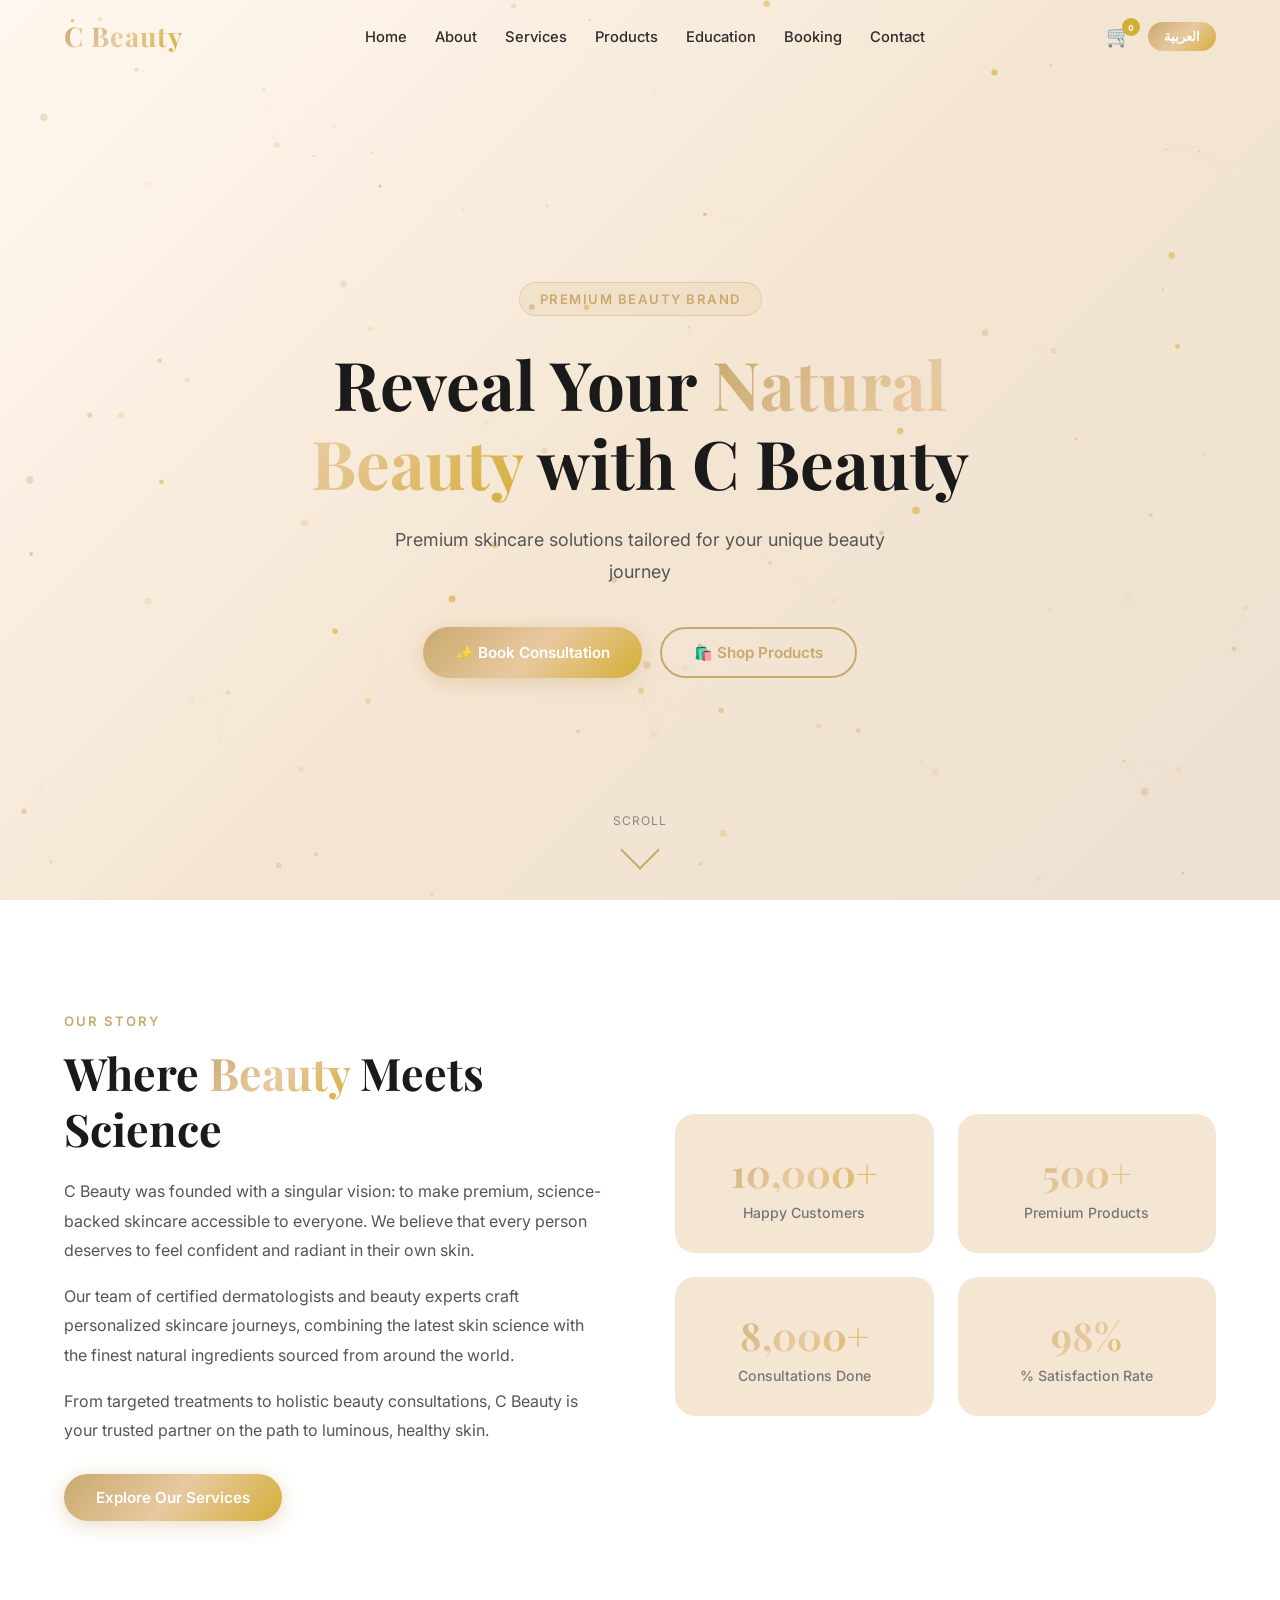
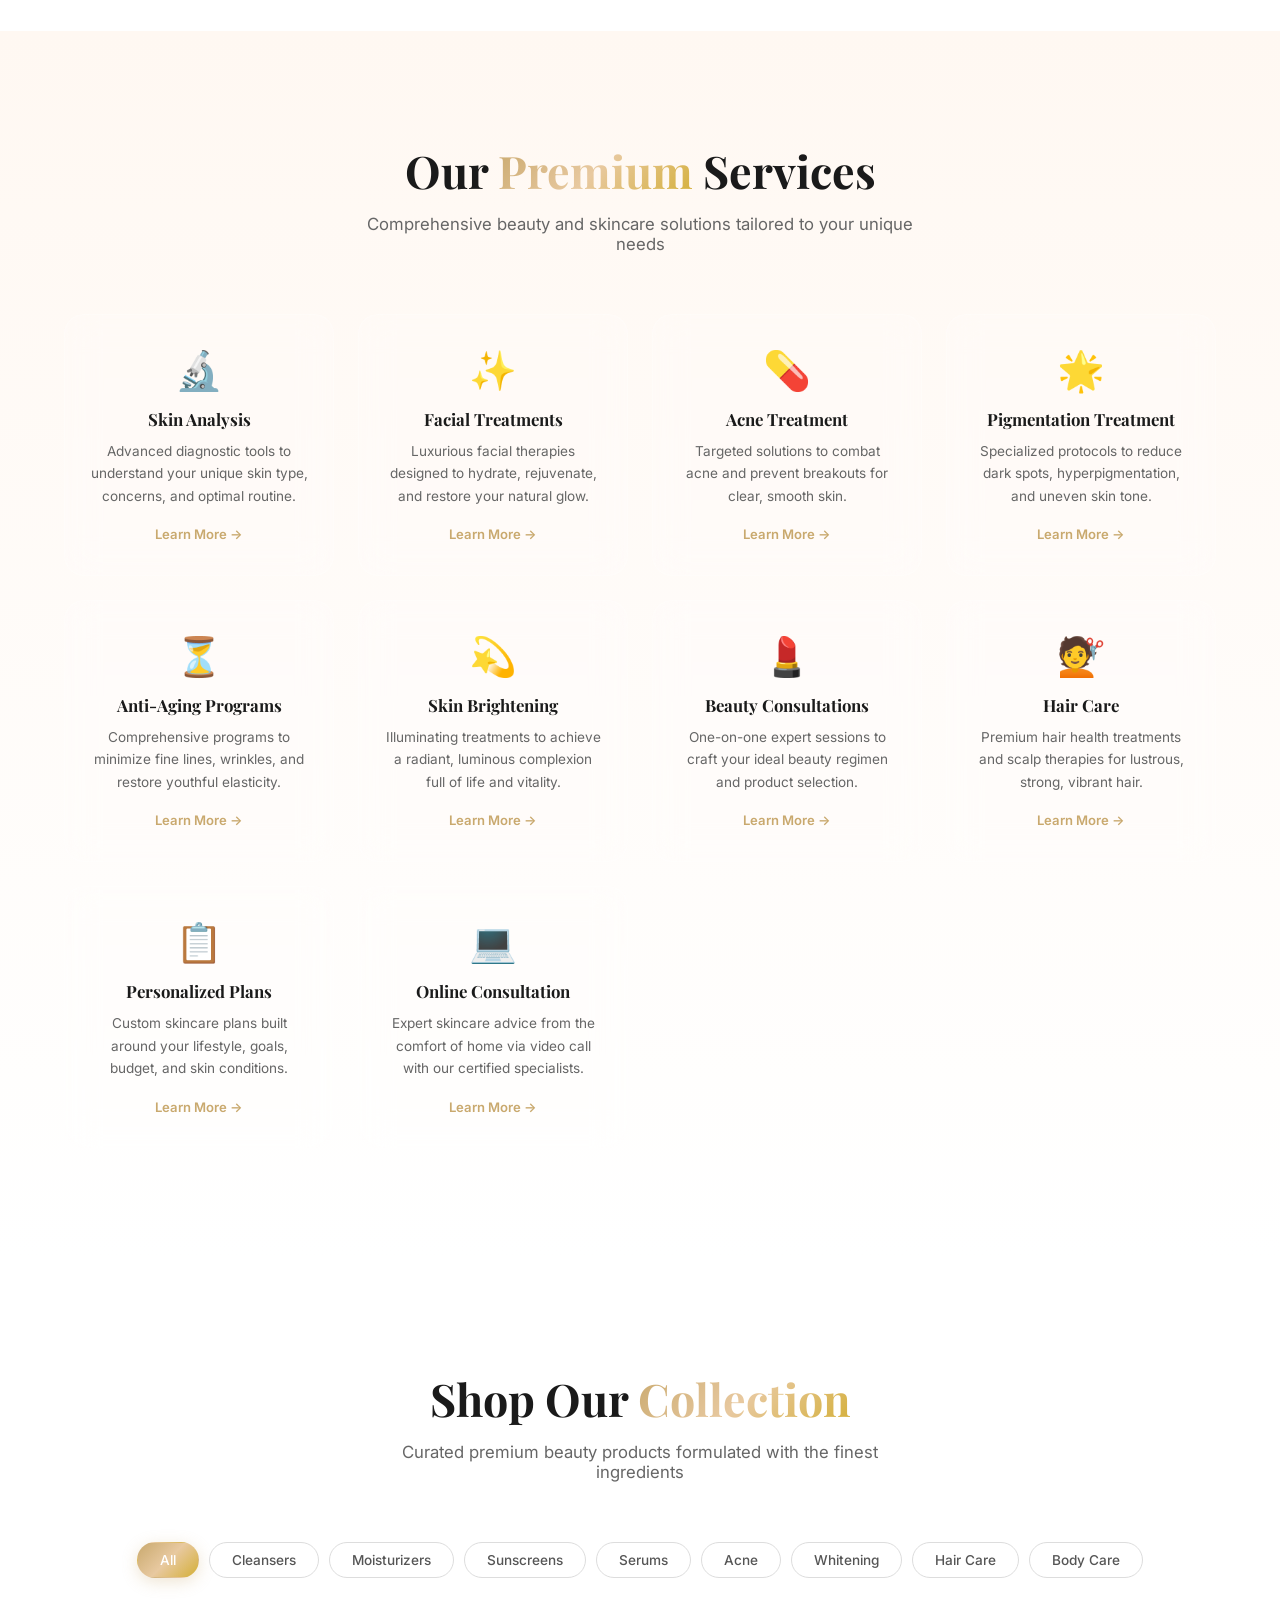
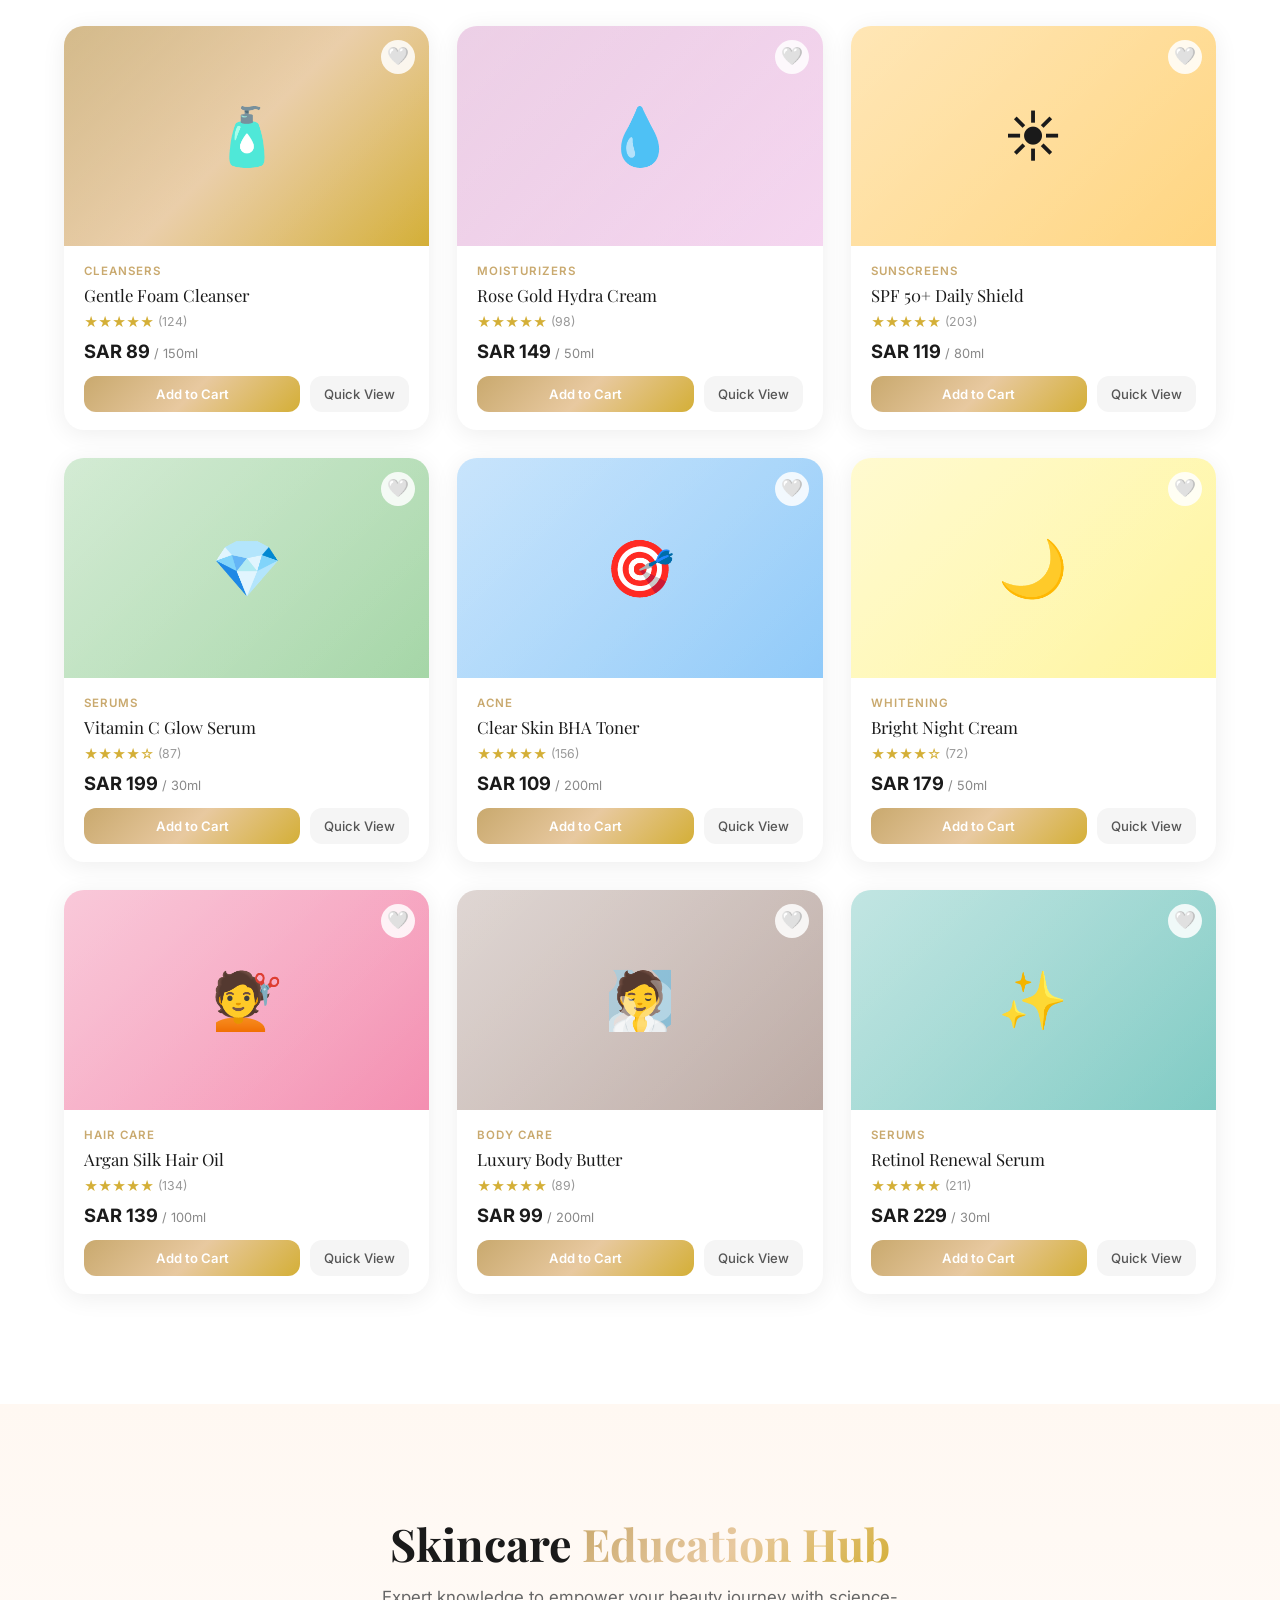
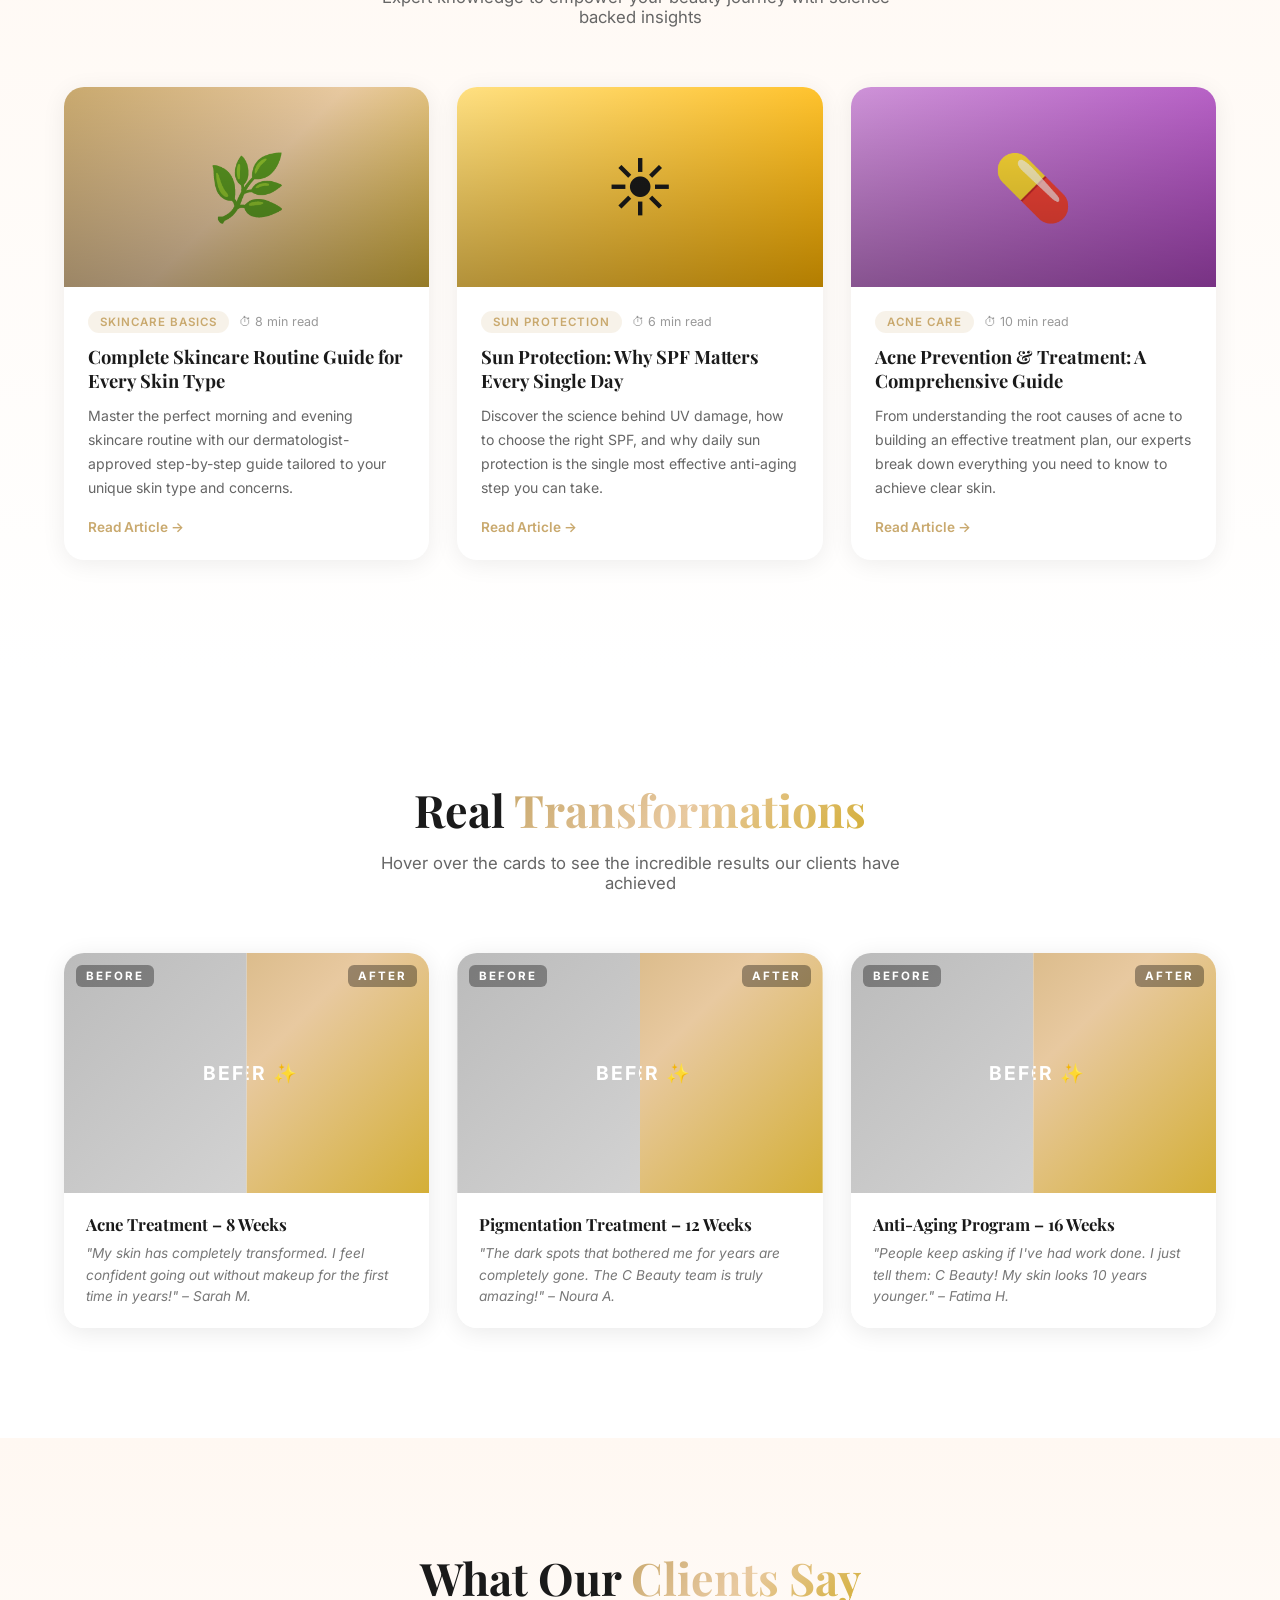
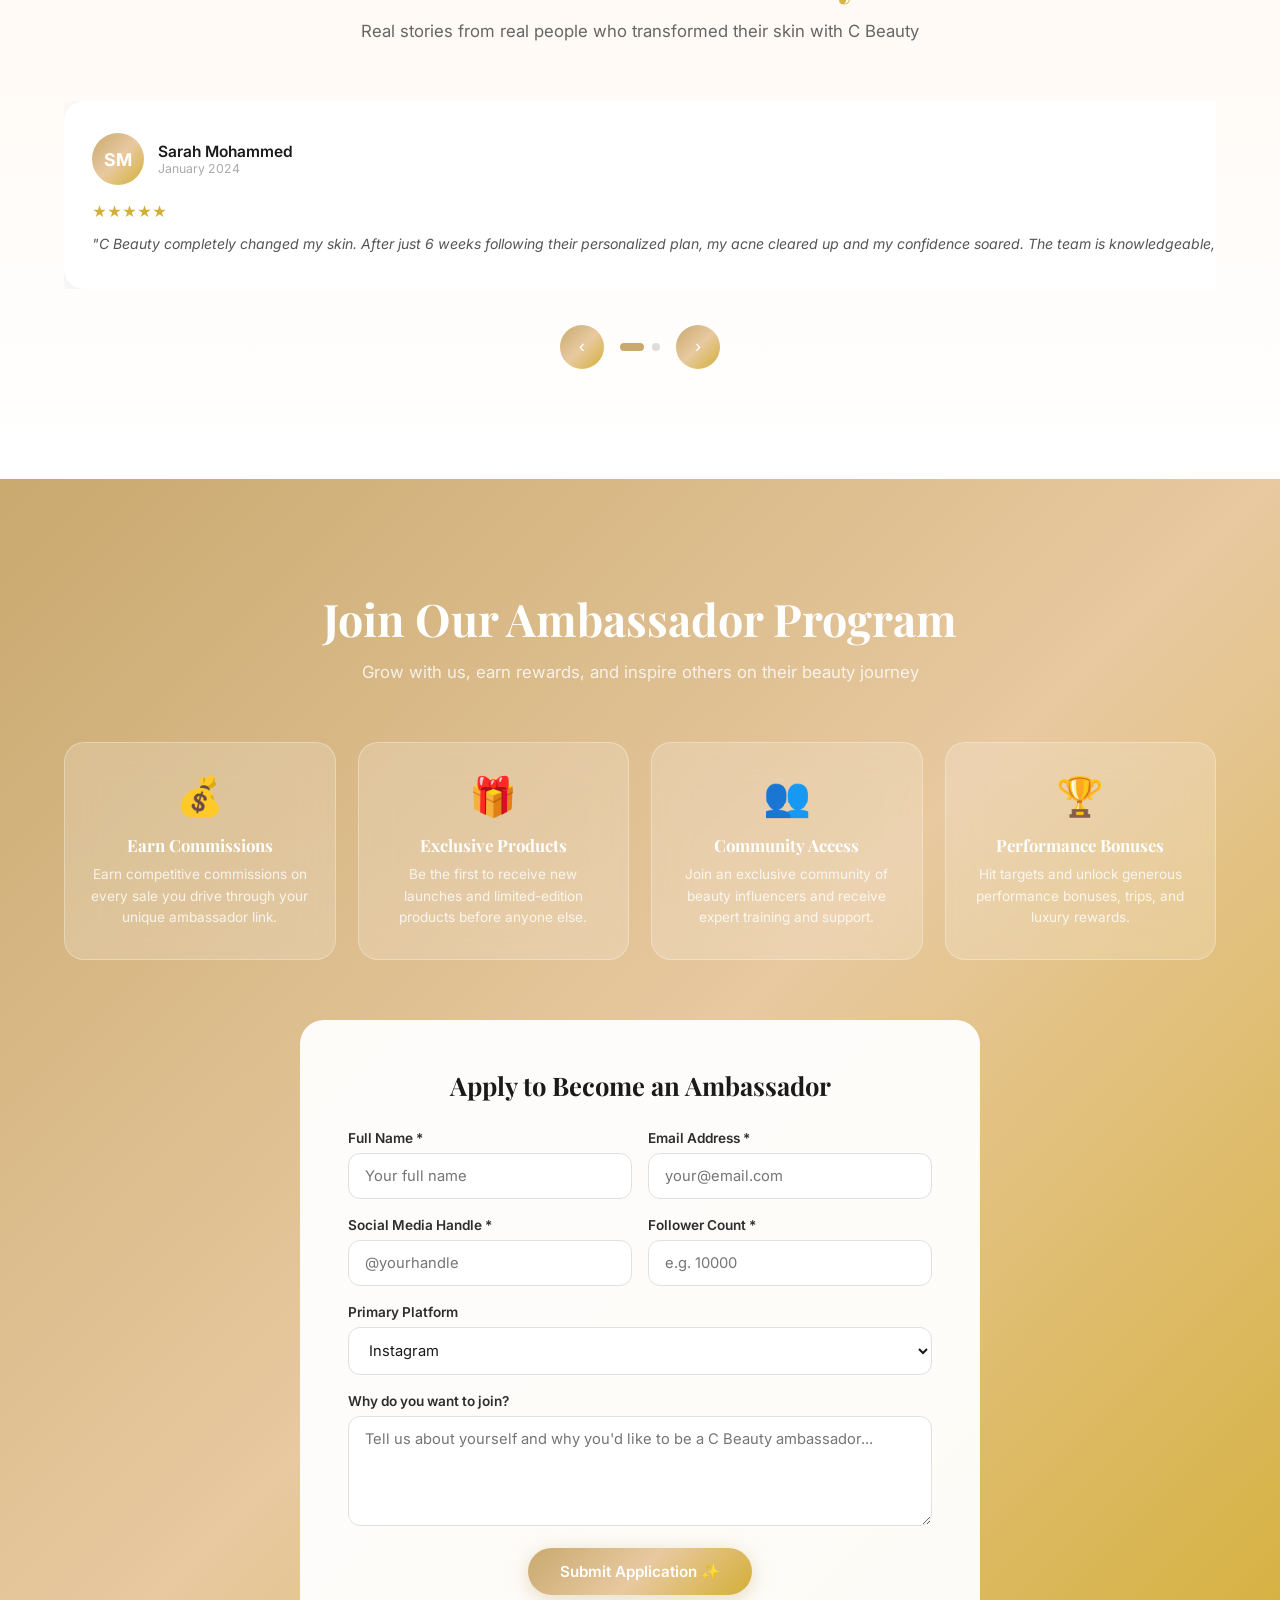
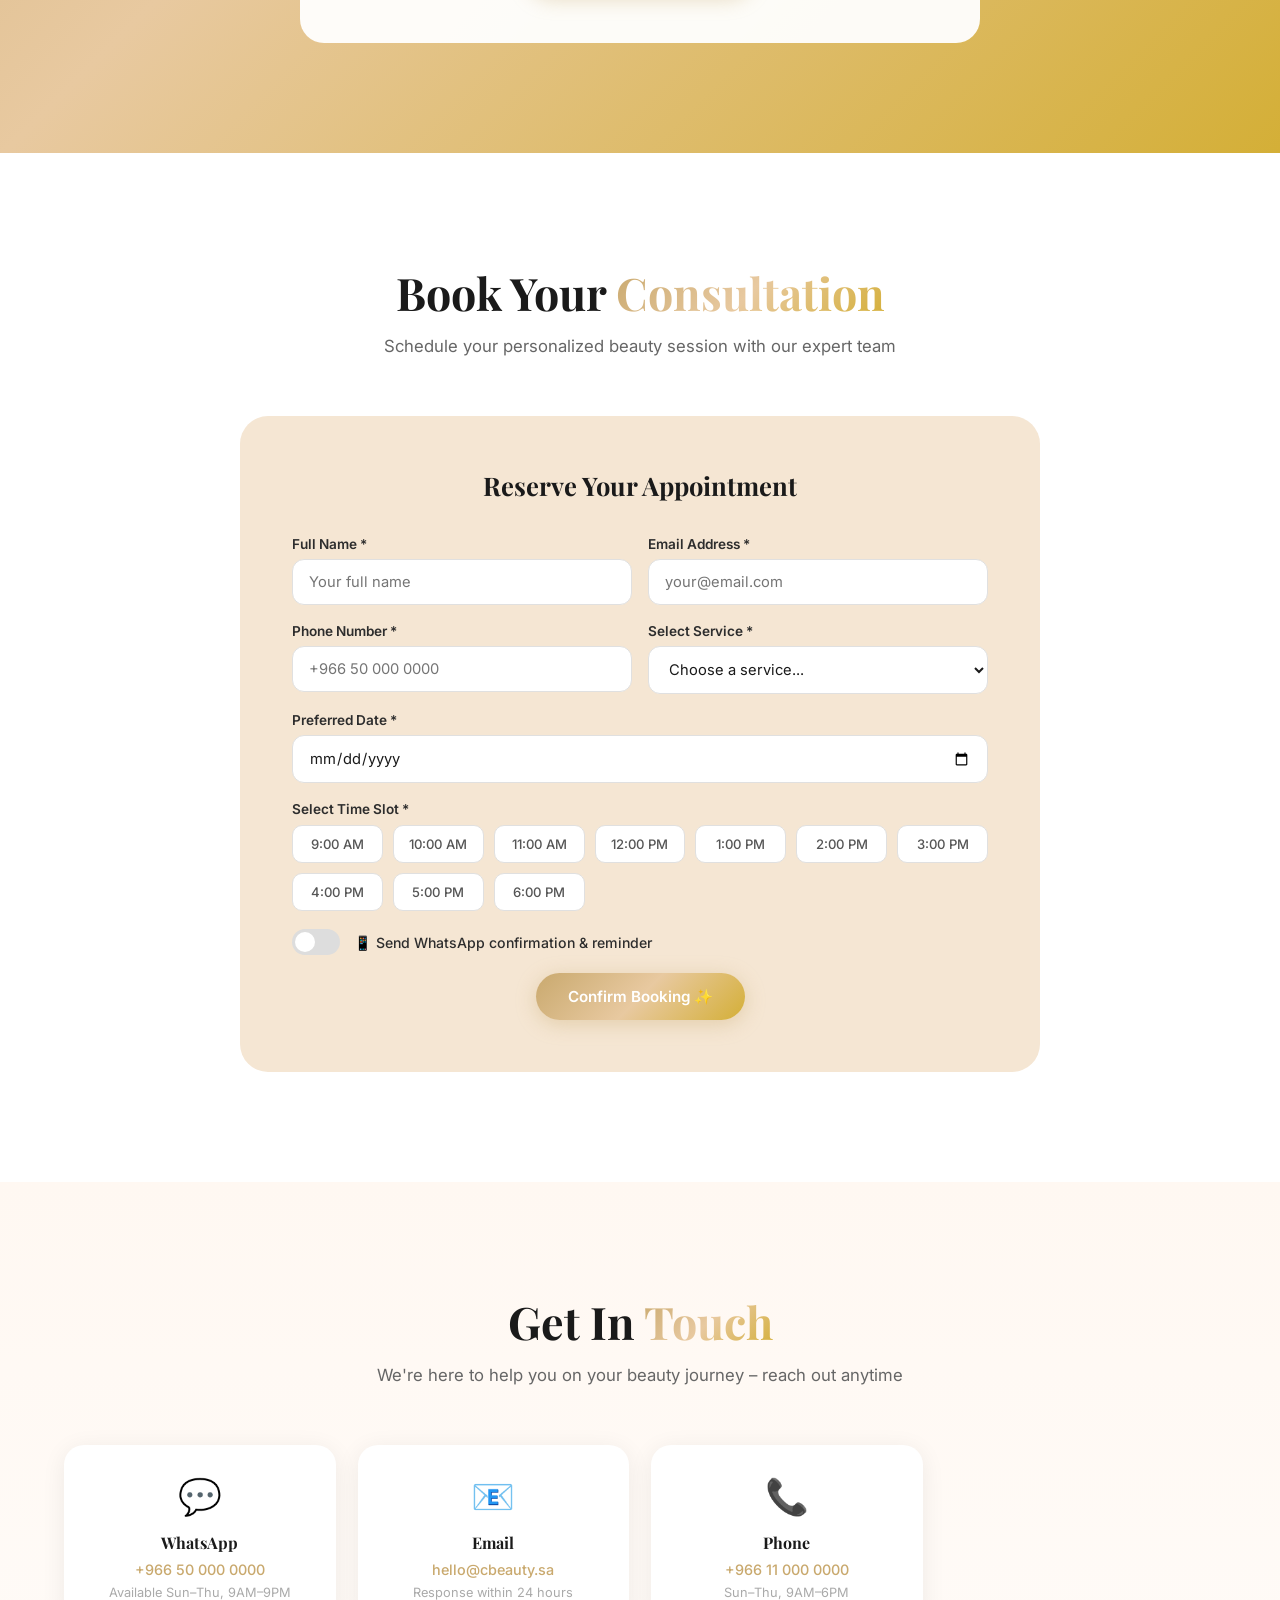
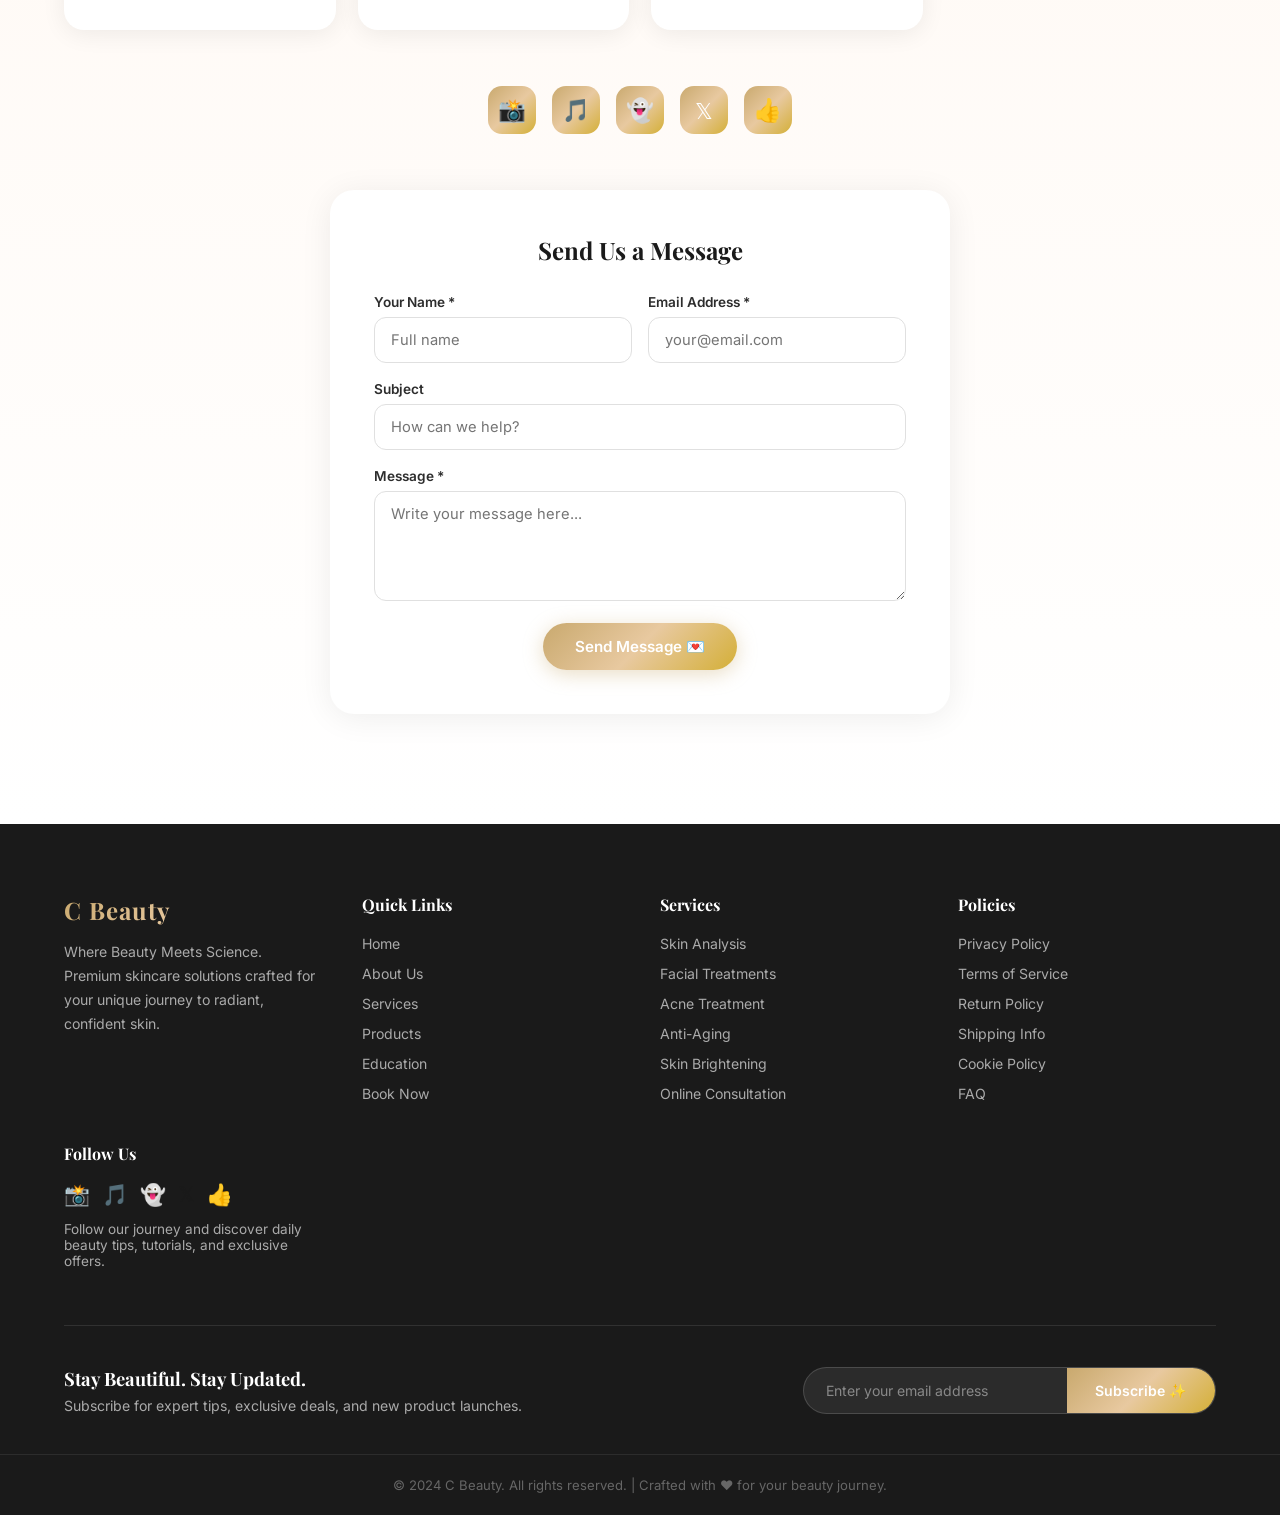
==== index.html @ 327c0fd3 "Add complete C Beauty premium website Full single-file HTML/CSS/JS website with 12 sections: - Anima" ====
<!DOCTYPE html>
<html lang="en" dir="ltr">
<head>
<meta charset="UTF-8">
<meta name="viewport" content="width=device-width, initial-scale=1.0">
<title>C Beauty – Where Beauty Meets Science</title>
<link rel="preconnect" href="https://fonts.googleapis.com">
<link rel="preconnect" href="https://fonts.gstatic.com" crossorigin>
<link href="https://fonts.googleapis.com/css2?family=Playfair+Display:wght@400;700&family=Inter:wght@300;400;500;600&display=swap" rel="stylesheet">
<style>
:root {
  --rose-gold: #C9A96E;
  --rose-gold-light: #E8C9A0;
  --white: #FFFFFF;
  --nude-beige: #F5E6D3;
  --luxury-gold: #D4AF37;
  --dark: #1a1a1a;
  --dark2: #2d2d2d;
  --gradient: linear-gradient(135deg, #C9A96E, #E8C9A0, #D4AF37);
  --glass-bg: rgba(255,255,255,0.15);
  --glass-border: rgba(255,255,255,0.25);
  --shadow: 0 8px 32px rgba(201,169,110,0.18);
  --transition: all 0.35s cubic-bezier(0.4,0,0.2,1);
}
*,*::before,*::after{box-sizing:border-box;margin:0;padding:0;}
html{scroll-behavior:smooth;}
body{font-family:'Inter',sans-serif;color:var(--dark);background:#fff;overflow-x:hidden;}
h1,h2,h3,h4{font-family:'Playfair Display',serif;}
a{text-decoration:none;color:inherit;}
img{max-width:100%;}
ul{list-style:none;}
.container{width:90%;max-width:1200px;margin:0 auto;}
.section-title{text-align:center;margin-bottom:60px;}
.section-title h2{font-size:clamp(2rem,4vw,2.8rem);color:var(--dark);margin-bottom:14px;}
.section-title h2 span{background:var(--gradient);-webkit-background-clip:text;-webkit-text-fill-color:transparent;background-clip:text;}
.section-title p{color:#666;font-size:1.05rem;max-width:560px;margin:0 auto;}
.btn{display:inline-flex;align-items:center;gap:8px;padding:14px 32px;border-radius:50px;font-family:'Inter',sans-serif;font-weight:600;font-size:0.95rem;cursor:pointer;transition:var(--transition);border:none;outline:none;}
.btn-primary{background:var(--gradient);color:#fff;box-shadow:0 4px 20px rgba(201,169,110,0.4);}
.btn-primary:hover{transform:translateY(-3px);box-shadow:0 8px 30px rgba(201,169,110,0.55);}
.btn-outline{background:transparent;color:var(--rose-gold);border:2px solid var(--rose-gold);}
.btn-outline:hover{background:var(--rose-gold);color:#fff;transform:translateY(-3px);}
.fade-up{opacity:0;transform:translateY(40px);transition:opacity 0.7s ease,transform 0.7s ease;}
.fade-up.visible{opacity:1;transform:translateY(0);}

/* ===== NAVBAR ===== */
#navbar{position:fixed;top:0;left:0;width:100%;z-index:1000;padding:18px 0;transition:var(--transition);}
#navbar.scrolled{background:rgba(255,255,255,0.97);box-shadow:0 4px 24px rgba(201,169,110,0.15);padding:12px 0;}
.nav-inner{display:flex;align-items:center;justify-content:space-between;gap:16px;}
.logo{font-family:'Playfair Display',serif;font-size:1.7rem;font-weight:700;background:var(--gradient);-webkit-background-clip:text;-webkit-text-fill-color:transparent;background-clip:text;letter-spacing:1px;}
.nav-links{display:flex;align-items:center;gap:28px;}
.nav-links a{font-size:0.92rem;font-weight:500;color:var(--dark2);transition:var(--transition);position:relative;}
.nav-links a::after{content:'';position:absolute;bottom:-4px;left:0;width:0;height:2px;background:var(--gradient);transition:var(--transition);}
.nav-links a:hover{color:var(--rose-gold);}
.nav-links a:hover::after{width:100%;}
.nav-actions{display:flex;align-items:center;gap:16px;}
.cart-btn{position:relative;background:none;border:none;cursor:pointer;font-size:1.3rem;transition:var(--transition);}
.cart-btn:hover{transform:scale(1.15);}
.cart-badge{position:absolute;top:-6px;right:-8px;background:var(--luxury-gold);color:#fff;font-size:0.6rem;font-weight:700;width:18px;height:18px;border-radius:50%;display:flex;align-items:center;justify-content:center;}
.lang-btn{background:var(--gradient);color:#fff;border:none;padding:7px 16px;border-radius:20px;font-size:0.82rem;font-weight:600;cursor:pointer;transition:var(--transition);}
.lang-btn:hover{opacity:0.85;transform:scale(1.05);}
.hamburger{display:none;flex-direction:column;gap:5px;background:none;border:none;cursor:pointer;padding:4px;}
.hamburger span{display:block;width:26px;height:2px;background:var(--dark);border-radius:2px;transition:var(--transition);}
.hamburger.active span:nth-child(1){transform:translateY(7px) rotate(45deg);}
.hamburger.active span:nth-child(2){opacity:0;}
.hamburger.active span:nth-child(3){transform:translateY(-7px) rotate(-45deg);}
.mobile-menu{display:none;position:fixed;top:0;left:0;width:100%;height:100vh;background:rgba(255,255,255,0.98);z-index:999;flex-direction:column;align-items:center;justify-content:center;gap:32px;opacity:0;pointer-events:none;transition:var(--transition);}
.mobile-menu.open{opacity:1;pointer-events:all;display:flex;}
.mobile-menu a{font-size:1.5rem;font-family:'Playfair Display',serif;color:var(--dark);transition:var(--transition);}
.mobile-menu a:hover{color:var(--rose-gold);}

/* ===== HERO ===== */
#hero{position:relative;min-height:100vh;display:flex;align-items:center;justify-content:center;overflow:hidden;background:linear-gradient(135deg,#fff8f0 0%,#f5e6d3 50%,#ede0d0 100%);}
#hero-canvas{position:absolute;inset:0;width:100%;height:100%;pointer-events:none;}
.hero-content{position:relative;z-index:2;text-align:center;padding:120px 20px 60px;}
.hero-badge{display:inline-block;background:rgba(201,169,110,0.12);border:1px solid rgba(201,169,110,0.35);color:var(--rose-gold);padding:8px 20px;border-radius:50px;font-size:0.82rem;font-weight:600;letter-spacing:1.5px;text-transform:uppercase;margin-bottom:28px;}
.hero-content h1{font-size:clamp(2.4rem,6vw,4.2rem);line-height:1.18;color:var(--dark);margin-bottom:22px;max-width:780px;margin-left:auto;margin-right:auto;}
.hero-content h1 span{background:var(--gradient);-webkit-background-clip:text;-webkit-text-fill-color:transparent;background-clip:text;}
.hero-content p{font-size:1.12rem;color:#555;max-width:520px;margin:0 auto 40px;line-height:1.75;}
.hero-btns{display:flex;gap:18px;justify-content:center;flex-wrap:wrap;}
.scroll-indicator{position:absolute;bottom:36px;left:50%;transform:translateX(-50%);display:flex;flex-direction:column;align-items:center;gap:8px;z-index:2;animation:bounce 2s infinite;}
.scroll-indicator span{font-size:0.75rem;color:#888;letter-spacing:1px;text-transform:uppercase;}
.scroll-arrow{width:28px;height:28px;border-right:2px solid var(--rose-gold);border-bottom:2px solid var(--rose-gold);transform:rotate(45deg);animation:arrowPulse 1.4s ease-in-out infinite;}
@keyframes bounce{0%,100%{transform:translateX(-50%) translateY(0);}50%{transform:translateX(-50%) translateY(8px);}}
@keyframes arrowPulse{0%,100%{opacity:1;}50%{opacity:0.3;}}

/* ===== ABOUT ===== */
#about{padding:110px 0;background:#fff;}
.about-grid{display:grid;grid-template-columns:1fr 1fr;gap:70px;align-items:center;}
.about-text .tag{display:inline-block;color:var(--rose-gold);font-size:0.82rem;font-weight:600;letter-spacing:2px;text-transform:uppercase;margin-bottom:16px;}
.about-text h2{font-size:clamp(2rem,3.5vw,2.8rem);line-height:1.25;margin-bottom:20px;}
.about-text h2 span{background:var(--gradient);-webkit-background-clip:text;-webkit-text-fill-color:transparent;background-clip:text;}
.about-text p{color:#555;line-height:1.85;margin-bottom:16px;font-size:1rem;}
.about-text .btn{margin-top:12px;}
.stats-grid{display:grid;grid-template-columns:1fr 1fr;gap:24px;}
.stat-card{background:var(--nude-beige);border-radius:20px;padding:32px 24px;text-align:center;transition:var(--transition);}
.stat-card:hover{transform:translateY(-6px);box-shadow:var(--shadow);}
.stat-number{font-family:'Playfair Display',serif;font-size:2.4rem;font-weight:700;background:var(--gradient);-webkit-background-clip:text;-webkit-text-fill-color:transparent;background-clip:text;}
.stat-label{font-size:0.88rem;color:#777;margin-top:6px;font-weight:500;}

/* ===== SERVICES ===== */
#services{padding:110px 0;background:linear-gradient(180deg,#fff8f2 0%,#fff 100%);}
.services-grid{display:grid;grid-template-columns:repeat(auto-fill,minmax(220px,1fr));gap:24px;}
.service-card{background:var(--glass-bg);backdrop-filter:blur(16px);-webkit-backdrop-filter:blur(16px);border:1px solid var(--glass-border);border-radius:20px;padding:32px 24px;text-align:center;transition:var(--transition);cursor:default;}
.service-card:hover{transform:translateY(-8px);box-shadow:0 16px 48px rgba(201,169,110,0.22);border-color:rgba(201,169,110,0.4);}
.service-icon{font-size:2.4rem;margin-bottom:14px;display:block;}
.service-card h3{font-size:1.05rem;margin-bottom:10px;color:var(--dark);}
.service-card p{font-size:0.85rem;color:#666;line-height:1.65;margin-bottom:16px;}
.learn-more{font-size:0.82rem;font-weight:600;color:var(--rose-gold);border:none;background:none;cursor:pointer;transition:var(--transition);padding:0;font-family:'Inter',sans-serif;}
.learn-more:hover{color:var(--luxury-gold);letter-spacing:0.5px;}

/* ===== PRODUCTS ===== */
#products{padding:110px 0;background:#fff;}
.filter-tabs{display:flex;gap:10px;flex-wrap:wrap;justify-content:center;margin-bottom:48px;}
.filter-tab{padding:9px 22px;border-radius:50px;border:1.5px solid #ddd;background:#fff;font-size:0.85rem;font-weight:500;cursor:pointer;transition:var(--transition);font-family:'Inter',sans-serif;color:#555;}
.filter-tab.active,.filter-tab:hover{background:var(--gradient);color:#fff;border-color:transparent;box-shadow:0 4px 16px rgba(201,169,110,0.3);}
.products-grid{display:grid;grid-template-columns:repeat(auto-fill,minmax(280px,1fr));gap:28px;}
.product-card{border-radius:20px;overflow:hidden;background:#fff;box-shadow:0 4px 24px rgba(0,0,0,0.07);transition:var(--transition);}
.product-card:hover{transform:translateY(-6px);box-shadow:0 12px 40px rgba(201,169,110,0.2);}
.product-card.hidden{display:none;}
.product-img{height:220px;background:var(--gradient);position:relative;display:flex;align-items:center;justify-content:center;overflow:hidden;}
.product-img::before{content:'';position:absolute;inset:0;background:linear-gradient(135deg,rgba(255,255,255,0.2),transparent);}
.product-img-icon{font-size:3.5rem;position:relative;z-index:1;}
.wishlist-btn{position:absolute;top:14px;right:14px;width:34px;height:34px;background:rgba(255,255,255,0.85);border-radius:50%;border:none;cursor:pointer;font-size:1.1rem;display:flex;align-items:center;justify-content:center;transition:var(--transition);z-index:2;}
.wishlist-btn:hover{transform:scale(1.2);}
.wishlist-btn.active{color:#e74c3c;}
.product-info{padding:18px 20px;}
.product-category{font-size:0.72rem;color:var(--rose-gold);font-weight:600;text-transform:uppercase;letter-spacing:1px;margin-bottom:6px;}
.product-name{font-family:'Playfair Display',serif;font-size:1.05rem;margin-bottom:8px;color:var(--dark);}
.product-rating{display:flex;align-items:center;gap:4px;margin-bottom:10px;}
.stars{color:var(--luxury-gold);font-size:0.85rem;}
.rating-count{font-size:0.77rem;color:#999;}
.product-price{font-size:1.15rem;font-weight:700;color:var(--dark);margin-bottom:14px;}
.product-price span{font-size:0.8rem;font-weight:400;color:#888;}
.product-actions{display:flex;gap:10px;}
.add-cart-btn{flex:1;padding:10px;background:var(--gradient);color:#fff;border:none;border-radius:12px;font-size:0.82rem;font-weight:600;cursor:pointer;transition:var(--transition);font-family:'Inter',sans-serif;}
.add-cart-btn:hover{transform:scale(1.03);box-shadow:0 4px 16px rgba(201,169,110,0.4);}
.quick-view-btn{padding:10px 14px;background:#f5f5f5;border:none;border-radius:12px;font-size:0.82rem;font-weight:500;cursor:pointer;transition:var(--transition);color:#555;font-family:'Inter',sans-serif;}
.quick-view-btn:hover{background:var(--nude-beige);color:var(--rose-gold);}

/* ===== EDUCATION ===== */
#education{padding:110px 0;background:linear-gradient(180deg,#fff8f2,#fff);}
.edu-grid{display:grid;grid-template-columns:repeat(auto-fill,minmax(320px,1fr));gap:28px;}
.edu-card{border-radius:20px;overflow:hidden;background:#fff;box-shadow:0 4px 24px rgba(0,0,0,0.07);transition:var(--transition);}
.edu-card:hover{transform:translateY(-6px);box-shadow:0 12px 40px rgba(201,169,110,0.18);}
.edu-img{height:200px;background:var(--gradient);position:relative;display:flex;align-items:center;justify-content:center;font-size:4rem;}
.edu-img::after{content:'';position:absolute;inset:0;background:linear-gradient(to top,rgba(0,0,0,0.3),transparent);}
.edu-body{padding:24px;}
.edu-meta{display:flex;align-items:center;gap:10px;margin-bottom:12px;}
.edu-badge{background:rgba(201,169,110,0.15);color:var(--rose-gold);padding:4px 12px;border-radius:50px;font-size:0.72rem;font-weight:600;text-transform:uppercase;letter-spacing:1px;}
.edu-time{font-size:0.78rem;color:#999;display:flex;align-items:center;gap:4px;}
.edu-card h3{font-size:1.15rem;margin-bottom:10px;color:var(--dark);line-height:1.35;}
.edu-card p{font-size:0.88rem;color:#666;line-height:1.7;margin-bottom:16px;}
.edu-link{font-size:0.85rem;font-weight:600;color:var(--rose-gold);transition:var(--transition);display:inline-flex;align-items:center;gap:6px;}
.edu-link:hover{color:var(--luxury-gold);gap:10px;}

/* ===== BEFORE & AFTER ===== */
#before-after{padding:110px 0;background:#fff;}
.ba-grid{display:grid;grid-template-columns:repeat(auto-fill,minmax(320px,1fr));gap:28px;}
.ba-card{border-radius:20px;overflow:hidden;box-shadow:0 4px 24px rgba(0,0,0,0.09);transition:var(--transition);}
.ba-card:hover{transform:translateY(-4px);box-shadow:0 12px 40px rgba(201,169,110,0.18);}
.ba-visual{height:240px;position:relative;cursor:pointer;overflow:hidden;}
.ba-before,.ba-after{position:absolute;inset:0;display:flex;align-items:center;justify-content:center;font-size:1.2rem;font-weight:700;letter-spacing:2px;color:#fff;transition:clip-path 0.5s ease;}
.ba-before{background:linear-gradient(135deg,#bbb,#ddd);clip-path:inset(0 50% 0 0);}
.ba-after{background:var(--gradient);clip-path:inset(0 0 0 50%);}
.ba-card:hover .ba-before{clip-path:inset(0 100% 0 0);}
.ba-card:hover .ba-after{clip-path:inset(0 0 0 0%);}
.ba-label{position:absolute;top:12px;font-size:0.72rem;font-weight:700;letter-spacing:2px;text-transform:uppercase;color:#fff;background:rgba(0,0,0,0.35);padding:4px 10px;border-radius:6px;z-index:2;}
.ba-label.left{left:12px;}
.ba-label.right{right:12px;}
.ba-info{padding:20px 22px;background:#fff;}
.ba-info h3{font-size:1.05rem;margin-bottom:8px;color:var(--dark);}
.ba-info p{font-size:0.85rem;color:#777;font-style:italic;line-height:1.6;}

/* ===== TESTIMONIALS ===== */
#testimonials{padding:110px 0;background:linear-gradient(180deg,#fff8f2,#fff);}
.testimonials-wrapper{position:relative;overflow:hidden;}
.testimonials-track{display:flex;gap:24px;transition:transform 0.5s cubic-bezier(0.4,0,0.2,1);}
.testimonial-card{min-width:calc(33.333% - 16px);background:#fff;border-radius:20px;padding:32px 28px;box-shadow:0 4px 24px rgba(0,0,0,0.08);flex-shrink:0;transition:var(--transition);}
.testimonial-card:hover{box-shadow:0 8px 32px rgba(201,169,110,0.18);}
.test-header{display:flex;align-items:center;gap:14px;margin-bottom:18px;}
.test-avatar{width:52px;height:52px;border-radius:50%;background:var(--gradient);display:flex;align-items:center;justify-content:center;font-weight:700;font-size:1.1rem;color:#fff;flex-shrink:0;}
.test-name{font-weight:600;font-size:0.97rem;color:var(--dark);}
.test-date{font-size:0.77rem;color:#aaa;}
.test-stars{color:var(--luxury-gold);font-size:0.9rem;margin-bottom:12px;}
.test-text{font-size:0.88rem;color:#555;line-height:1.75;font-style:italic;}
.carousel-controls{display:flex;align-items:center;justify-content:center;gap:16px;margin-top:36px;}
.carousel-btn{width:44px;height:44px;border-radius:50%;background:var(--gradient);border:none;color:#fff;font-size:1.1rem;cursor:pointer;transition:var(--transition);display:flex;align-items:center;justify-content:center;}
.carousel-btn:hover{transform:scale(1.1);box-shadow:0 4px 16px rgba(201,169,110,0.4);}
.carousel-dots{display:flex;gap:8px;}
.dot{width:8px;height:8px;border-radius:50%;background:#ddd;cursor:pointer;transition:var(--transition);}
.dot.active{background:var(--rose-gold);width:24px;border-radius:4px;}

/* ===== AMBASSADOR ===== */
#ambassador{padding:110px 0;background:var(--gradient);}
#ambassador .section-title h2{color:#fff;}
#ambassador .section-title h2 span{-webkit-text-fill-color:#fff;background:none;color:#fff;}
#ambassador .section-title p{color:rgba(255,255,255,0.8);}
.amb-benefits{display:grid;grid-template-columns:repeat(auto-fill,minmax(220px,1fr));gap:22px;margin-bottom:60px;}
.amb-card{background:rgba(255,255,255,0.18);backdrop-filter:blur(16px);-webkit-backdrop-filter:blur(16px);border:1px solid rgba(255,255,255,0.3);border-radius:20px;padding:30px 22px;text-align:center;transition:var(--transition);}
.amb-card:hover{background:rgba(255,255,255,0.28);transform:translateY(-6px);}
.amb-icon{font-size:2.4rem;margin-bottom:14px;display:block;}
.amb-card h3{color:#fff;font-size:1.05rem;margin-bottom:8px;}
.amb-card p{color:rgba(255,255,255,0.8);font-size:0.85rem;line-height:1.6;}
.amb-form-wrap{background:rgba(255,255,255,0.95);border-radius:24px;padding:48px;max-width:680px;margin:0 auto;}
.amb-form-wrap h3{font-family:'Playfair Display',serif;font-size:1.6rem;text-align:center;margin-bottom:28px;color:var(--dark);}
.form-row{display:grid;grid-template-columns:1fr 1fr;gap:16px;}
.form-group{margin-bottom:18px;}
.form-group label{display:block;font-size:0.85rem;font-weight:600;color:var(--dark2);margin-bottom:7px;}
.form-group input,.form-group select,.form-group textarea{width:100%;padding:13px 16px;border:1.5px solid #e0e0e0;border-radius:12px;font-family:'Inter',sans-serif;font-size:0.92rem;color:var(--dark);transition:var(--transition);background:#fff;outline:none;}
.form-group input:focus,.form-group select:focus,.form-group textarea:focus{border-color:var(--rose-gold);box-shadow:0 0 0 3px rgba(201,169,110,0.12);}
.form-group textarea{resize:vertical;min-height:110px;}
.form-submit{text-align:center;margin-top:8px;}
.success-msg{display:none;text-align:center;padding:14px 24px;background:rgba(201,169,110,0.12);border:1px solid rgba(201,169,110,0.3);border-radius:12px;color:var(--rose-gold);font-weight:600;margin-top:14px;}
.success-msg.show{display:block;}

/* ===== BOOKING ===== */
#booking{padding:110px 0;background:#fff;}
.booking-form{background:var(--nude-beige);border-radius:28px;padding:52px;max-width:800px;margin:0 auto;}
.booking-form h3{font-family:'Playfair Display',serif;font-size:1.6rem;text-align:center;margin-bottom:34px;color:var(--dark);}
.time-slots{display:grid;grid-template-columns:repeat(auto-fill,minmax(90px,1fr));gap:10px;margin-top:8px;}
.time-slot{padding:10px 8px;background:#fff;border:1.5px solid #e0e0e0;border-radius:10px;font-size:0.82rem;font-weight:500;cursor:pointer;transition:var(--transition);text-align:center;font-family:'Inter',sans-serif;color:#555;}
.time-slot:hover,.time-slot.selected{background:var(--gradient);color:#fff;border-color:transparent;box-shadow:0 4px 14px rgba(201,169,110,0.3);}
.toggle-wrap{display:flex;align-items:center;gap:14px;margin-bottom:18px;}
.toggle{position:relative;width:48px;height:26px;}
.toggle input{opacity:0;width:0;height:0;}
.toggle-slider{position:absolute;inset:0;background:#ddd;border-radius:50px;cursor:pointer;transition:var(--transition);}
.toggle-slider::before{content:'';position:absolute;width:20px;height:20px;left:3px;top:3px;background:#fff;border-radius:50%;transition:var(--transition);}
.toggle input:checked+.toggle-slider{background:var(--gradient);}
.toggle input:checked+.toggle-slider::before{transform:translateX(22px);}
.toggle-label{font-size:0.88rem;font-weight:500;color:var(--dark2);}

/* ===== CONTACT ===== */
#contact{padding:110px 0;background:linear-gradient(180deg,#fff8f2,#fff);}
.contact-methods{display:grid;grid-template-columns:repeat(auto-fill,minmax(240px,1fr));gap:22px;margin-bottom:56px;}
.contact-card{background:#fff;border-radius:20px;padding:30px 24px;text-align:center;box-shadow:0 4px 24px rgba(0,0,0,0.07);transition:var(--transition);}
.contact-card:hover{transform:translateY(-6px);box-shadow:var(--shadow);}
.contact-icon{font-size:2.2rem;margin-bottom:14px;display:block;}
.contact-card h3{font-size:1rem;margin-bottom:6px;color:var(--dark);}
.contact-card a{font-size:0.9rem;color:var(--rose-gold);font-weight:500;}
.social-row{display:flex;justify-content:center;gap:16px;margin-bottom:56px;flex-wrap:wrap;}
.social-icon{width:48px;height:48px;background:var(--gradient);border-radius:14px;display:flex;align-items:center;justify-content:center;font-size:1.4rem;color:#fff;transition:var(--transition);cursor:pointer;}
.social-icon:hover{transform:translateY(-4px) scale(1.1);box-shadow:0 8px 20px rgba(201,169,110,0.4);}
.contact-form-wrap{max-width:620px;margin:0 auto;background:#fff;border-radius:24px;padding:44px;box-shadow:0 4px 32px rgba(0,0,0,0.07);}
.contact-form-wrap h3{font-family:'Playfair Display',serif;font-size:1.5rem;text-align:center;margin-bottom:28px;color:var(--dark);}

/* ===== FOOTER ===== */
#footer{background:var(--dark);padding:70px 0 0;}
.footer-grid{display:grid;grid-template-columns:repeat(auto-fill,minmax(200px,1fr));gap:40px;margin-bottom:56px;}
.footer-brand .logo{font-size:1.5rem;}
.footer-brand p{color:#aaa;font-size:0.88rem;line-height:1.7;margin-top:14px;}
.footer-col h4{color:#fff;font-size:1rem;margin-bottom:18px;font-family:'Playfair Display',serif;}
.footer-col ul{display:flex;flex-direction:column;gap:10px;}
.footer-col ul li a{color:#aaa;font-size:0.88rem;transition:var(--transition);}
.footer-col ul li a:hover{color:var(--rose-gold-light);}
.footer-social{display:flex;gap:12px;flex-wrap:wrap;margin-top:4px;}
.footer-social a{font-size:1.3rem;transition:var(--transition);}
.footer-social a:hover{transform:scale(1.2);}
.newsletter{border-top:1px solid rgba(255,255,255,0.1);padding:40px 0;}
.newsletter-inner{display:flex;align-items:center;gap:24px;flex-wrap:wrap;justify-content:space-between;}
.newsletter-text h4{color:#fff;font-size:1.15rem;margin-bottom:6px;font-family:'Playfair Display',serif;}
.newsletter-text p{color:#aaa;font-size:0.88rem;}
.newsletter-form{display:flex;gap:0;border-radius:50px;overflow:hidden;background:rgba(255,255,255,0.08);border:1px solid rgba(255,255,255,0.15);}
.newsletter-form input{background:transparent;border:none;padding:14px 22px;color:#fff;font-family:'Inter',sans-serif;font-size:0.88rem;outline:none;min-width:260px;}
.newsletter-form input::placeholder{color:#888;}
.newsletter-form button{padding:14px 28px;background:var(--gradient);border:none;color:#fff;font-weight:600;font-size:0.88rem;cursor:pointer;transition:var(--transition);font-family:'Inter',sans-serif;}
.newsletter-form button:hover{opacity:0.88;}
.footer-bottom{border-top:1px solid rgba(255,255,255,0.08);padding:22px 0;text-align:center;}
.footer-bottom p{color:#666;font-size:0.82rem;}

/* ===== RESPONSIVE ===== */
@media(max-width:768px){
  .nav-links{display:none;}
  .hamburger{display:flex;}
  .about-grid{grid-template-columns:1fr;}
  .stats-grid{grid-template-columns:1fr 1fr;}
  .form-row{grid-template-columns:1fr;}
  .testimonial-card{min-width:calc(100% - 0px);}
  .booking-form{padding:32px 22px;}
  .amb-form-wrap{padding:32px 22px;}
  .contact-form-wrap{padding:32px 22px;}
  .footer-grid{grid-template-columns:1fr 1fr;}
  .newsletter-inner{flex-direction:column;align-items:flex-start;}
  .newsletter-form{width:100%;}
  .newsletter-form input{min-width:0;flex:1;}
  .hero-btns{flex-direction:column;align-items:center;}
}
@media(max-width:480px){
  .footer-grid{grid-template-columns:1fr;}
  .stats-grid{grid-template-columns:1fr;}
}

/* ===== RTL SUPPORT ===== */
[dir="rtl"] .nav-links{flex-direction:row-reverse;}
[dir="rtl"] .about-grid{direction:rtl;}
[dir="rtl"] .ba-label.left{left:auto;right:12px;}
[dir="rtl"] .ba-label.right{right:auto;left:12px;}
</style>
</head>
<body>

<!-- ===== NAVBAR ===== -->
<nav id="navbar">
  <div class="container nav-inner">
    <a href="#hero" class="logo">C Beauty</a>
    <ul class="nav-links">
      <li><a href="#hero" data-en="Home" data-ar="الرئيسية">Home</a></li>
      <li><a href="#about" data-en="About" data-ar="عنا">About</a></li>
      <li><a href="#services" data-en="Services" data-ar="خدماتنا">Services</a></li>
      <li><a href="#products" data-en="Products" data-ar="المنتجات">Products</a></li>
      <li><a href="#education" data-en="Education" data-ar="التعليم">Education</a></li>
      <li><a href="#booking" data-en="Booking" data-ar="الحجز">Booking</a></li>
      <li><a href="#contact" data-en="Contact" data-ar="تواصل">Contact</a></li>
    </ul>
    <div class="nav-actions">
      <button class="cart-btn" aria-label="Cart">🛒<span class="cart-badge" id="cart-badge">0</span></button>
      <button class="lang-btn" id="lang-btn">العربية</button>
      <button class="hamburger" id="hamburger" aria-label="Menu">
        <span></span><span></span><span></span>
      </button>
    </div>
  </div>
</nav>

<!-- Mobile Menu -->
<div class="mobile-menu" id="mobile-menu">
  <a href="#hero" onclick="closeMobile()">Home</a>
  <a href="#about" onclick="closeMobile()">About</a>
  <a href="#services" onclick="closeMobile()">Services</a>
  <a href="#products" onclick="closeMobile()">Products</a>
  <a href="#education" onclick="closeMobile()">Education</a>
  <a href="#booking" onclick="closeMobile()">Booking</a>
  <a href="#contact" onclick="closeMobile()">Contact</a>
</div>

<!-- ===== HERO ===== -->
<section id="hero">
  <canvas id="hero-canvas"></canvas>
  <div class="hero-content">
    <div class="hero-badge" data-en="Premium Beauty Brand" data-ar="علامة تجارية متميزة للجمال">Premium Beauty Brand</div>
    <h1 data-en="Reveal Your <span>Natural Beauty</span> with C Beauty" data-ar="اكتشفي <span>جمالك الطبيعي</span> مع C Beauty">Reveal Your <span>Natural Beauty</span> with C Beauty</h1>
    <p data-en="Premium skincare solutions tailored for your unique beauty journey" data-ar="حلول عناية فائقة بالبشرة مصممة لرحلتك الجمالية الفريدة">Premium skincare solutions tailored for your unique beauty journey</p>
    <div class="hero-btns">
      <a href="#booking" class="btn btn-primary">✨ Book Consultation</a>
      <a href="#products" class="btn btn-outline">🛍️ Shop Products</a>
    </div>
  </div>
  <div class="scroll-indicator">
    <span>Scroll</span>
    <div class="scroll-arrow"></div>
  </div>
</section>

<!-- ===== ABOUT ===== -->
<section id="about">
  <div class="container">
    <div class="about-grid fade-up">
      <div class="about-text">
        <div class="tag">Our Story</div>
        <h2>Where <span>Beauty</span> Meets Science</h2>
        <p>C Beauty was founded with a singular vision: to make premium, science-backed skincare accessible to everyone. We believe that every person deserves to feel confident and radiant in their own skin.</p>
        <p>Our team of certified dermatologists and beauty experts craft personalized skincare journeys, combining the latest skin science with the finest natural ingredients sourced from around the world.</p>
        <p>From targeted treatments to holistic beauty consultations, C Beauty is your trusted partner on the path to luminous, healthy skin.</p>
        <a href="#services" class="btn btn-primary">Explore Our Services</a>
      </div>
      <div class="stats-grid">
        <div class="stat-card fade-up">
          <div class="stat-number" data-target="10000">0</div>
          <div class="stat-label">Happy Customers</div>
        </div>
        <div class="stat-card fade-up">
          <div class="stat-number" data-target="500">0</div>
          <div class="stat-label">Premium Products</div>
        </div>
        <div class="stat-card fade-up">
          <div class="stat-number" data-target="8000">0</div>
          <div class="stat-label">Consultations Done</div>
        </div>
        <div class="stat-card fade-up">
          <div class="stat-number" data-target="98">0</div>
          <div class="stat-label">% Satisfaction Rate</div>
        </div>
      </div>
    </div>
  </div>
</section>

<!-- ===== SERVICES ===== -->
<section id="services">
  <div class="container">
    <div class="section-title fade-up">
      <h2>Our <span>Premium</span> Services</h2>
      <p>Comprehensive beauty and skincare solutions tailored to your unique needs</p>
    </div>
    <div class="services-grid">
      <div class="service-card fade-up">
        <span class="service-icon">🔬</span>
        <h3>Skin Analysis</h3>
        <p>Advanced diagnostic tools to understand your unique skin type, concerns, and optimal routine.</p>
        <button class="learn-more">Learn More →</button>
      </div>
      <div class="service-card fade-up">
        <span class="service-icon">✨</span>
        <h3>Facial Treatments</h3>
        <p>Luxurious facial therapies designed to hydrate, rejuvenate, and restore your natural glow.</p>
        <button class="learn-more">Learn More →</button>
      </div>
      <div class="service-card fade-up">
        <span class="service-icon">💊</span>
        <h3>Acne Treatment</h3>
        <p>Targeted solutions to combat acne and prevent breakouts for clear, smooth skin.</p>
        <button class="learn-more">Learn More →</button>
      </div>
      <div class="service-card fade-up">
        <span class="service-icon">🌟</span>
        <h3>Pigmentation Treatment</h3>
        <p>Specialized protocols to reduce dark spots, hyperpigmentation, and uneven skin tone.</p>
        <button class="learn-more">Learn More →</button>
      </div>
      <div class="service-card fade-up">
        <span class="service-icon">⏳</span>
        <h3>Anti-Aging Programs</h3>
        <p>Comprehensive programs to minimize fine lines, wrinkles, and restore youthful elasticity.</p>
        <button class="learn-more">Learn More →</button>
      </div>
      <div class="service-card fade-up">
        <span class="service-icon">💫</span>
        <h3>Skin Brightening</h3>
        <p>Illuminating treatments to achieve a radiant, luminous complexion full of life and vitality.</p>
        <button class="learn-more">Learn More →</button>
      </div>
      <div class="service-card fade-up">
        <span class="service-icon">💄</span>
        <h3>Beauty Consultations</h3>
        <p>One-on-one expert sessions to craft your ideal beauty regimen and product selection.</p>
        <button class="learn-more">Learn More →</button>
      </div>
      <div class="service-card fade-up">
        <span class="service-icon">💇</span>
        <h3>Hair Care</h3>
        <p>Premium hair health treatments and scalp therapies for lustrous, strong, vibrant hair.</p>
        <button class="learn-more">Learn More →</button>
      </div>
      <div class="service-card fade-up">
        <span class="service-icon">📋</span>
        <h3>Personalized Plans</h3>
        <p>Custom skincare plans built around your lifestyle, goals, budget, and skin conditions.</p>
        <button class="learn-more">Learn More →</button>
      </div>
      <div class="service-card fade-up">
        <span class="service-icon">💻</span>
        <h3>Online Consultation</h3>
        <p>Expert skincare advice from the comfort of home via video call with our certified specialists.</p>
        <button class="learn-more">Learn More →</button>
      </div>
    </div>
  </div>
</section>

<!-- ===== PRODUCTS ===== -->
<section id="products">
  <div class="container">
    <div class="section-title fade-up">
      <h2>Shop Our <span>Collection</span></h2>
      <p>Curated premium beauty products formulated with the finest ingredients</p>
    </div>
    <div class="filter-tabs">
      <button class="filter-tab active" data-filter="all">All</button>
      <button class="filter-tab" data-filter="cleansers">Cleansers</button>
      <button class="filter-tab" data-filter="moisturizers">Moisturizers</button>
      <button class="filter-tab" data-filter="sunscreens">Sunscreens</button>
      <button class="filter-tab" data-filter="serums">Serums</button>
      <button class="filter-tab" data-filter="acne">Acne</button>
      <button class="filter-tab" data-filter="whitening">Whitening</button>
      <button class="filter-tab" data-filter="haircare">Hair Care</button>
      <button class="filter-tab" data-filter="bodycare">Body Care</button>
    </div>
    <div class="products-grid" id="products-grid">
      <div class="product-card" data-category="cleansers">
        <div class="product-img">
          <span class="product-img-icon">🧴</span>
          <button class="wishlist-btn" aria-label="Wishlist">🤍</button>
        </div>
        <div class="product-info">
          <div class="product-category">Cleansers</div>
          <div class="product-name">Gentle Foam Cleanser</div>
          <div class="product-rating"><span class="stars">★★★★★</span><span class="rating-count">(124)</span></div>
          <div class="product-price">SAR 89 <span>/ 150ml</span></div>
          <div class="product-actions">
            <button class="add-cart-btn">Add to Cart</button>
            <button class="quick-view-btn">Quick View</button>
          </div>
        </div>
      </div>
      <div class="product-card" data-category="moisturizers">
        <div class="product-img" style="background:linear-gradient(135deg,#e8c4e0,#f5d6f0);">
          <span class="product-img-icon">💧</span>
          <button class="wishlist-btn" aria-label="Wishlist">🤍</button>
        </div>
        <div class="product-info">
          <div class="product-category">Moisturizers</div>
          <div class="product-name">Rose Gold Hydra Cream</div>
          <div class="product-rating"><span class="stars">★★★★★</span><span class="rating-count">(98)</span></div>
          <div class="product-price">SAR 149 <span>/ 50ml</span></div>
          <div class="product-actions">
            <button class="add-cart-btn">Add to Cart</button>
            <button class="quick-view-btn">Quick View</button>
          </div>
        </div>
      </div>
      <div class="product-card" data-category="sunscreens">
        <div class="product-img" style="background:linear-gradient(135deg,#ffe0a3,#ffd580);">
          <span class="product-img-icon">☀️</span>
          <button class="wishlist-btn" aria-label="Wishlist">🤍</button>
        </div>
        <div class="product-info">
          <div class="product-category">Sunscreens</div>
          <div class="product-name">SPF 50+ Daily Shield</div>
          <div class="product-rating"><span class="stars">★★★★★</span><span class="rating-count">(203)</span></div>
          <div class="product-price">SAR 119 <span>/ 80ml</span></div>
          <div class="product-actions">
            <button class="add-cart-btn">Add to Cart</button>
            <button class="quick-view-btn">Quick View</button>
          </div>
        </div>
      </div>
      <div class="product-card" data-category="serums">
        <div class="product-img" style="background:linear-gradient(135deg,#c8e6c9,#a5d6a7);">
          <span class="product-img-icon">💎</span>
          <button class="wishlist-btn" aria-label="Wishlist">🤍</button>
        </div>
        <div class="product-info">
          <div class="product-category">Serums</div>
          <div class="product-name">Vitamin C Glow Serum</div>
          <div class="product-rating"><span class="stars">★★★★☆</span><span class="rating-count">(87)</span></div>
          <div class="product-price">SAR 199 <span>/ 30ml</span></div>
          <div class="product-actions">
            <button class="add-cart-btn">Add to Cart</button>
            <button class="quick-view-btn">Quick View</button>
          </div>
        </div>
      </div>
      <div class="product-card" data-category="acne">
        <div class="product-img" style="background:linear-gradient(135deg,#bbdefb,#90caf9);">
          <span class="product-img-icon">🎯</span>
          <button class="wishlist-btn" aria-label="Wishlist">🤍</button>
        </div>
        <div class="product-info">
          <div class="product-category">Acne</div>
          <div class="product-name">Clear Skin BHA Toner</div>
          <div class="product-rating"><span class="stars">★★★★★</span><span class="rating-count">(156)</span></div>
          <div class="product-price">SAR 109 <span>/ 200ml</span></div>
          <div class="product-actions">
            <button class="add-cart-btn">Add to Cart</button>
            <button class="quick-view-btn">Quick View</button>
          </div>
        </div>
      </div>
      <div class="product-card" data-category="whitening">
        <div class="product-img" style="background:linear-gradient(135deg,#fff9c4,#fff59d);">
          <span class="product-img-icon">🌙</span>
          <button class="wishlist-btn" aria-label="Wishlist">🤍</button>
        </div>
        <div class="product-info">
          <div class="product-category">Whitening</div>
          <div class="product-name">Bright Night Cream</div>
          <div class="product-rating"><span class="stars">★★★★☆</span><span class="rating-count">(72)</span></div>
          <div class="product-price">SAR 179 <span>/ 50ml</span></div>
          <div class="product-actions">
            <button class="add-cart-btn">Add to Cart</button>
            <button class="quick-view-btn">Quick View</button>
          </div>
        </div>
      </div>
      <div class="product-card" data-category="haircare">
        <div class="product-img" style="background:linear-gradient(135deg,#f8bbd0,#f48fb1);">
          <span class="product-img-icon">💇</span>
          <button class="wishlist-btn" aria-label="Wishlist">🤍</button>
        </div>
        <div class="product-info">
          <div class="product-category">Hair Care</div>
          <div class="product-name">Argan Silk Hair Oil</div>
          <div class="product-rating"><span class="stars">★★★★★</span><span class="rating-count">(134)</span></div>
          <div class="product-price">SAR 139 <span>/ 100ml</span></div>
          <div class="product-actions">
            <button class="add-cart-btn">Add to Cart</button>
            <button class="quick-view-btn">Quick View</button>
          </div>
        </div>
      </div>
      <div class="product-card" data-category="bodycare">
        <div class="product-img" style="background:linear-gradient(135deg,#d7ccc8,#bcaaa4);">
          <span class="product-img-icon">🧖</span>
          <button class="wishlist-btn" aria-label="Wishlist">🤍</button>
        </div>
        <div class="product-info">
          <div class="product-category">Body Care</div>
          <div class="product-name">Luxury Body Butter</div>
          <div class="product-rating"><span class="stars">★★★★★</span><span class="rating-count">(89)</span></div>
          <div class="product-price">SAR 99 <span>/ 200ml</span></div>
          <div class="product-actions">
            <button class="add-cart-btn">Add to Cart</button>
            <button class="quick-view-btn">Quick View</button>
          </div>
        </div>
      </div>
      <div class="product-card" data-category="serums">
        <div class="product-img" style="background:linear-gradient(135deg,#b2dfdb,#80cbc4);">
          <span class="product-img-icon">✨</span>
          <button class="wishlist-btn" aria-label="Wishlist">🤍</button>
        </div>
        <div class="product-info">
          <div class="product-category">Serums</div>
          <div class="product-name">Retinol Renewal Serum</div>
          <div class="product-rating"><span class="stars">★★★★★</span><span class="rating-count">(211)</span></div>
          <div class="product-price">SAR 229 <span>/ 30ml</span></div>
          <div class="product-actions">
            <button class="add-cart-btn">Add to Cart</button>
            <button class="quick-view-btn">Quick View</button>
          </div>
        </div>
      </div>
    </div>
  </div>
</section>

<!-- ===== EDUCATION ===== -->
<section id="education">
  <div class="container">
    <div class="section-title fade-up">
      <h2>Skincare <span>Education Hub</span></h2>
      <p>Expert knowledge to empower your beauty journey with science-backed insights</p>
    </div>
    <div class="edu-grid">
      <div class="edu-card fade-up">
        <div class="edu-img">🌿</div>
        <div class="edu-body">
          <div class="edu-meta">
            <span class="edu-badge">Skincare Basics</span>
            <span class="edu-time">⏱ 8 min read</span>
          </div>
          <h3>Complete Skincare Routine Guide for Every Skin Type</h3>
          <p>Master the perfect morning and evening skincare routine with our dermatologist-approved step-by-step guide tailored to your unique skin type and concerns.</p>
          <a href="#" class="edu-link">Read Article →</a>
        </div>
      </div>
      <div class="edu-card fade-up">
        <div class="edu-img" style="background:linear-gradient(135deg,#ffe082,#ffb300);">☀️</div>
        <div class="edu-body">
          <div class="edu-meta">
            <span class="edu-badge">Sun Protection</span>
            <span class="edu-time">⏱ 6 min read</span>
          </div>
          <h3>Sun Protection: Why SPF Matters Every Single Day</h3>
          <p>Discover the science behind UV damage, how to choose the right SPF, and why daily sun protection is the single most effective anti-aging step you can take.</p>
          <a href="#" class="edu-link">Read Article →</a>
        </div>
      </div>
      <div class="edu-card fade-up">
        <div class="edu-img" style="background:linear-gradient(135deg,#ce93d8,#ab47bc);">💊</div>
        <div class="edu-body">
          <div class="edu-meta">
            <span class="edu-badge">Acne Care</span>
            <span class="edu-time">⏱ 10 min read</span>
          </div>
          <h3>Acne Prevention & Treatment: A Comprehensive Guide</h3>
          <p>From understanding the root causes of acne to building an effective treatment plan, our experts break down everything you need to know to achieve clear skin.</p>
          <a href="#" class="edu-link">Read Article →</a>
        </div>
      </div>
    </div>
  </div>
</section>

<!-- ===== BEFORE & AFTER ===== -->
<section id="before-after">
  <div class="container">
    <div class="section-title fade-up">
      <h2>Real <span>Transformations</span></h2>
      <p>Hover over the cards to see the incredible results our clients have achieved</p>
    </div>
    <div class="ba-grid">
      <div class="ba-card fade-up">
        <div class="ba-visual">
          <div class="ba-before">BEFORE<span class="ba-label left">Before</span></div>
          <div class="ba-after">AFTER ✨<span class="ba-label right">After</span></div>
        </div>
        <div class="ba-info">
          <h3>Acne Treatment – 8 Weeks</h3>
          <p>"My skin has completely transformed. I feel confident going out without makeup for the first time in years!" – Sarah M.</p>
        </div>
      </div>
      <div class="ba-card fade-up">
        <div class="ba-visual">
          <div class="ba-before">BEFORE<span class="ba-label left">Before</span></div>
          <div class="ba-after">AFTER ✨<span class="ba-label right">After</span></div>
        </div>
        <div class="ba-info">
          <h3>Pigmentation Treatment – 12 Weeks</h3>
          <p>"The dark spots that bothered me for years are completely gone. The C Beauty team is truly amazing!" – Noura A.</p>
        </div>
      </div>
      <div class="ba-card fade-up">
        <div class="ba-visual">
          <div class="ba-before">BEFORE<span class="ba-label left">Before</span></div>
          <div class="ba-after">AFTER ✨<span class="ba-label right">After</span></div>
        </div>
        <div class="ba-info">
          <h3>Anti-Aging Program – 16 Weeks</h3>
          <p>"People keep asking if I've had work done. I just tell them: C Beauty! My skin looks 10 years younger." – Fatima H.</p>
        </div>
      </div>
    </div>
  </div>
</section>

<!-- ===== TESTIMONIALS ===== -->
<section id="testimonials">
  <div class="container">
    <div class="section-title fade-up">
      <h2>What Our <span>Clients Say</span></h2>
      <p>Real stories from real people who transformed their skin with C Beauty</p>
    </div>
    <div class="testimonials-wrapper fade-up">
      <div class="testimonials-track" id="testimonials-track">
        <div class="testimonial-card">
          <div class="test-header">
            <div class="test-avatar">SM</div>
            <div><div class="test-name">Sarah Mohammed</div><div class="test-date">January 2024</div></div>
          </div>
          <div class="test-stars">★★★★★</div>
          <p class="test-text">"C Beauty completely changed my skin. After just 6 weeks following their personalized plan, my acne cleared up and my confidence soared. The team is knowledgeable, caring, and truly passionate about results."</p>
        </div>
        <div class="testimonial-card">
          <div class="test-header">
            <div class="test-avatar" style="background:linear-gradient(135deg,#ce93d8,#ab47bc);">NA</div>
            <div><div class="test-name">Noura Al-Rashidi</div><div class="test-date">February 2024</div></div>
          </div>
          <div class="test-stars">★★★★★</div>
          <p class="test-text">"The skin analysis was eye-opening. I had been using the wrong products for years! With C Beauty's guidance, my hyperpigmentation has faded significantly and my skin glows like never before."</p>
        </div>
        <div class="testimonial-card">
          <div class="test-header">
            <div class="test-avatar" style="background:linear-gradient(135deg,#80cbc4,#26a69a);">FH</div>
            <div><div class="test-name">Fatima Hassan</div><div class="test-date">March 2024</div></div>
          </div>
          <div class="test-stars">★★★★★</div>
          <p class="test-text">"The online consultation service is incredibly convenient. My specialist remembers every detail about my skin and the products she recommended have been life-changing. Worth every riyal!"</p>
        </div>
        <div class="testimonial-card">
          <div class="test-header">
            <div class="test-avatar" style="background:linear-gradient(135deg,#ffcc80,#ffa726);">LA</div>
            <div><div class="test-name">Lina Abdullah</div><div class="test-date">April 2024</div></div>
          </div>
          <div class="test-stars">★★★★★</div>
          <p class="test-text">"I was skeptical at first, but C Beauty delivered beyond my expectations. My dry skin is now plump and hydrated, and I've received so many compliments. The Rose Gold Hydra Cream is my holy grail!"</p>
        </div>
        <div class="testimonial-card">
          <div class="test-header">
            <div class="test-avatar" style="background:linear-gradient(135deg,#a5d6a7,#4caf50);">RK</div>
            <div><div class="test-name">Reem Khalil</div><div class="test-date">May 2024</div></div>
          </div>
          <div class="test-stars">★★★★★</div>
          <p class="test-text">"The ambassador program is fantastic. Not only do I get to share products I genuinely love, but the community and support from the C Beauty team are second to none. Proud to represent this brand!"</p>
        </div>
        <div class="testimonial-card">
          <div class="test-header">
            <div class="test-avatar" style="background:linear-gradient(135deg,#f48fb1,#e91e63);">MA</div>
            <div><div class="test-name">Maha Al-Otaibi</div><div class="test-date">June 2024</div></div>
          </div>
          <div class="test-stars">★★★★★</div>
          <p class="test-text">"Booked my first facial treatment and I was blown away by the experience. The ambiance, the care, the results – all exceptional. My skin looked radiant for weeks afterward. Already booked my next appointment!"</p>
        </div>
      </div>
    </div>
    <div class="carousel-controls">
      <button class="carousel-btn" id="prev-btn">‹</button>
      <div class="carousel-dots" id="carousel-dots"></div>
      <button class="carousel-btn" id="next-btn">›</button>
    </div>
  </div>
</section>

<!-- ===== AMBASSADOR ===== -->
<section id="ambassador">
  <div class="container">
    <div class="section-title fade-up">
      <h2>Join Our <span style="-webkit-text-fill-color:#fff;color:#fff;">Ambassador Program</span></h2>
      <p>Grow with us, earn rewards, and inspire others on their beauty journey</p>
    </div>
    <div class="amb-benefits fade-up">
      <div class="amb-card">
        <span class="amb-icon">💰</span>
        <h3>Earn Commissions</h3>
        <p>Earn competitive commissions on every sale you drive through your unique ambassador link.</p>
      </div>
      <div class="amb-card">
        <span class="amb-icon">🎁</span>
        <h3>Exclusive Products</h3>
        <p>Be the first to receive new launches and limited-edition products before anyone else.</p>
      </div>
      <div class="amb-card">
        <span class="amb-icon">👥</span>
        <h3>Community Access</h3>
        <p>Join an exclusive community of beauty influencers and receive expert training and support.</p>
      </div>
      <div class="amb-card">
        <span class="amb-icon">🏆</span>
        <h3>Performance Bonuses</h3>
        <p>Hit targets and unlock generous performance bonuses, trips, and luxury rewards.</p>
      </div>
    </div>
    <div class="amb-form-wrap fade-up">
      <h3>Apply to Become an Ambassador</h3>
      <form id="amb-form">
        <div class="form-row">
          <div class="form-group">
            <label>Full Name *</label>
            <input type="text" placeholder="Your full name" required>
          </div>
          <div class="form-group">
            <label>Email Address *</label>
            <input type="email" placeholder="your@email.com" required>
          </div>
        </div>
        <div class="form-row">
          <div class="form-group">
            <label>Social Media Handle *</label>
            <input type="text" placeholder="@yourhandle" required>
          </div>
          <div class="form-group">
            <label>Follower Count *</label>
            <input type="number" placeholder="e.g. 10000" min="0" required>
          </div>
        </div>
        <div class="form-group">
          <label>Primary Platform</label>
          <select>
            <option>Instagram</option>
            <option>TikTok</option>
            <option>Snapchat</option>
            <option>YouTube</option>
            <option>Twitter/X</option>
          </select>
        </div>
        <div class="form-group">
          <label>Why do you want to join?</label>
          <textarea placeholder="Tell us about yourself and why you'd like to be a C Beauty ambassador..."></textarea>
        </div>
        <div class="form-submit">
          <button type="submit" class="btn btn-primary">Submit Application ✨</button>
        </div>
        <div class="success-msg" id="amb-success">🌟 Thank you! Your application has been received. We'll be in touch within 3–5 business days.</div>
      </form>
    </div>
  </div>
</section>

<!-- ===== BOOKING ===== -->
<section id="booking">
  <div class="container">
    <div class="section-title fade-up">
      <h2>Book Your <span>Consultation</span></h2>
      <p>Schedule your personalized beauty session with our expert team</p>
    </div>
    <div class="booking-form fade-up">
      <h3>Reserve Your Appointment</h3>
      <form id="booking-form">
        <div class="form-row">
          <div class="form-group">
            <label>Full Name *</label>
            <input type="text" id="book-name" placeholder="Your full name" required>
          </div>
          <div class="form-group">
            <label>Email Address *</label>
            <input type="email" id="book-email" placeholder="your@email.com" required>
          </div>
        </div>
        <div class="form-row">
          <div class="form-group">
            <label>Phone Number *</label>
            <input type="tel" id="book-phone" placeholder="+966 50 000 0000" required>
          </div>
          <div class="form-group">
            <label>Select Service *</label>
            <select id="book-service" required>
              <option value="">Choose a service...</option>
              <option>Skin Analysis</option>
              <option>Facial Treatment</option>
              <option>Acne Treatment</option>
              <option>Pigmentation Treatment</option>
              <option>Anti-Aging Program</option>
              <option>Skin Brightening</option>
              <option>Beauty Consultation</option>
              <option>Hair Care</option>
              <option>Personalized Skincare Plan</option>
              <option>Online Consultation</option>
            </select>
          </div>
        </div>
        <div class="form-group">
          <label>Preferred Date *</label>
          <input type="date" id="book-date" required>
        </div>
        <div class="form-group">
          <label>Select Time Slot *</label>
          <div class="time-slots" id="time-slots">
            <button type="button" class="time-slot" data-time="09:00">9:00 AM</button>
            <button type="button" class="time-slot" data-time="10:00">10:00 AM</button>
            <button type="button" class="time-slot" data-time="11:00">11:00 AM</button>
            <button type="button" class="time-slot" data-time="12:00">12:00 PM</button>
            <button type="button" class="time-slot" data-time="13:00">1:00 PM</button>
            <button type="button" class="time-slot" data-time="14:00">2:00 PM</button>
            <button type="button" class="time-slot" data-time="15:00">3:00 PM</button>
            <button type="button" class="time-slot" data-time="16:00">4:00 PM</button>
            <button type="button" class="time-slot" data-time="17:00">5:00 PM</button>
            <button type="button" class="time-slot" data-time="18:00">6:00 PM</button>
          </div>
        </div>
        <div class="toggle-wrap">
          <label class="toggle"><input type="checkbox" id="whatsapp-toggle"><span class="toggle-slider"></span></label>
          <span class="toggle-label">📱 Send WhatsApp confirmation & reminder</span>
        </div>
        <div class="form-submit">
          <button type="submit" class="btn btn-primary">Confirm Booking ✨</button>
        </div>
        <div class="success-msg" id="booking-success">✅ Booking confirmed! You'll receive a confirmation shortly. We look forward to seeing you!</div>
      </form>
    </div>
  </div>
</section>

<!-- ===== CONTACT ===== -->
<section id="contact">
  <div class="container">
    <div class="section-title fade-up">
      <h2>Get In <span>Touch</span></h2>
      <p>We're here to help you on your beauty journey – reach out anytime</p>
    </div>
    <div class="contact-methods fade-up">
      <div class="contact-card">
        <span class="contact-icon">💬</span>
        <h3>WhatsApp</h3>
        <a href="https://wa.me/966500000000" target="_blank">+966 50 000 0000</a>
        <p style="font-size:0.8rem;color:#aaa;margin-top:6px;">Available Sun–Thu, 9AM–9PM</p>
      </div>
      <div class="contact-card">
        <span class="contact-icon">📧</span>
        <h3>Email</h3>
        <a href="mailto:hello@cbeauty.sa">hello@cbeauty.sa</a>
        <p style="font-size:0.8rem;color:#aaa;margin-top:6px;">Response within 24 hours</p>
      </div>
      <div class="contact-card">
        <span class="contact-icon">📞</span>
        <h3>Phone</h3>
        <a href="tel:+96611000000">+966 11 000 0000</a>
        <p style="font-size:0.8rem;color:#aaa;margin-top:6px;">Sun–Thu, 9AM–6PM</p>
      </div>
    </div>
    <div class="social-row fade-up">
      <div class="social-icon" title="Instagram">📸</div>
      <div class="social-icon" title="TikTok">🎵</div>
      <div class="social-icon" title="Snapchat">👻</div>
      <div class="social-icon" title="Twitter/X">𝕏</div>
      <div class="social-icon" title="Facebook">👍</div>
    </div>
    <div class="contact-form-wrap fade-up">
      <h3>Send Us a Message</h3>
      <form id="contact-form">
        <div class="form-row">
          <div class="form-group">
            <label>Your Name *</label>
            <input type="text" placeholder="Full name" required>
          </div>
          <div class="form-group">
            <label>Email Address *</label>
            <input type="email" placeholder="your@email.com" required>
          </div>
        </div>
        <div class="form-group">
          <label>Subject</label>
          <input type="text" placeholder="How can we help?">
        </div>
        <div class="form-group">
          <label>Message *</label>
          <textarea placeholder="Write your message here..." required></textarea>
        </div>
        <div class="form-submit">
          <button type="submit" class="btn btn-primary">Send Message 💌</button>
        </div>
        <div class="success-msg" id="contact-success">💌 Thank you for your message! We'll get back to you within 24 hours.</div>
      </form>
    </div>
  </div>
</section>

<!-- ===== FOOTER ===== -->
<footer id="footer">
  <div class="container">
    <div class="footer-grid">
      <div class="footer-brand">
        <div class="logo">C Beauty</div>
        <p>Where Beauty Meets Science. Premium skincare solutions crafted for your unique journey to radiant, confident skin.</p>
      </div>
      <div class="footer-col">
        <h4>Quick Links</h4>
        <ul>
          <li><a href="#hero">Home</a></li>
          <li><a href="#about">About Us</a></li>
          <li><a href="#services">Services</a></li>
          <li><a href="#products">Products</a></li>
          <li><a href="#education">Education</a></li>
          <li><a href="#booking">Book Now</a></li>
        </ul>
      </div>
      <div class="footer-col">
        <h4>Services</h4>
        <ul>
          <li><a href="#services">Skin Analysis</a></li>
          <li><a href="#services">Facial Treatments</a></li>
          <li><a href="#services">Acne Treatment</a></li>
          <li><a href="#services">Anti-Aging</a></li>
          <li><a href="#services">Skin Brightening</a></li>
          <li><a href="#services">Online Consultation</a></li>
        </ul>
      </div>
      <div class="footer-col">
        <h4>Policies</h4>
        <ul>
          <li><a href="#">Privacy Policy</a></li>
          <li><a href="#">Terms of Service</a></li>
          <li><a href="#">Return Policy</a></li>
          <li><a href="#">Shipping Info</a></li>
          <li><a href="#">Cookie Policy</a></li>
          <li><a href="#">FAQ</a></li>
        </ul>
      </div>
      <div class="footer-col">
        <h4>Follow Us</h4>
        <div class="footer-social">
          <a href="#" title="Instagram">📸</a>
          <a href="#" title="TikTok">🎵</a>
          <a href="#" title="Snapchat">👻</a>
          <a href="#" title="Twitter/X">𝕏</a>
          <a href="#" title="Facebook">👍</a>
        </div>
        <p style="color:#aaa;font-size:0.85rem;margin-top:14px;">Follow our journey and discover daily beauty tips, tutorials, and exclusive offers.</p>
      </div>
    </div>
    <div class="newsletter">
      <div class="newsletter-inner">
        <div class="newsletter-text">
          <h4>Stay Beautiful. Stay Updated.</h4>
          <p>Subscribe for expert tips, exclusive deals, and new product launches.</p>
        </div>
        <form class="newsletter-form" id="newsletter-form" onsubmit="handleNewsletter(event)">
          <input type="email" placeholder="Enter your email address" required>
          <button type="submit">Subscribe ✨</button>
        </form>
      </div>
    </div>
  </div>
  <div class="footer-bottom">
    <p>© 2024 C Beauty. All rights reserved. | Crafted with ❤️ for your beauty journey.</p>
  </div>
</footer>

<script>
// ===== NAVBAR SCROLL =====
const navbar = document.getElementById('navbar');
window.addEventListener('scroll', () => {
  navbar.classList.toggle('scrolled', window.scrollY > 60);
});

// ===== MOBILE MENU =====
const hamburger = document.getElementById('hamburger');
const mobileMenu = document.getElementById('mobile-menu');
hamburger.addEventListener('click', () => {
  hamburger.classList.toggle('active');
  mobileMenu.classList.toggle('open');
  document.body.style.overflow = mobileMenu.classList.contains('open') ? 'hidden' : '';
});
function closeMobile() {
  hamburger.classList.remove('active');
  mobileMenu.classList.remove('open');
  document.body.style.overflow = '';
}

// ===== SMOOTH SCROLL =====
document.querySelectorAll('a[href^="#"]').forEach(anchor => {
  anchor.addEventListener('click', e => {
    const target = document.querySelector(anchor.getAttribute('href'));
    if (target) {
      e.preventDefault();
      const offset = 80;
      window.scrollTo({ top: target.offsetTop - offset, behavior: 'smooth' });
    }
  });
});

// ===== HERO CANVAS PARTICLES =====
const canvas = document.getElementById('hero-canvas');
const ctx = canvas.getContext('2d');
let particles = [];
function resizeCanvas() {
  canvas.width = canvas.offsetWidth;
  canvas.height = canvas.offsetHeight;
}
function Particle() {
  this.x = Math.random() * canvas.width;
  this.y = Math.random() * canvas.height;
  this.radius = Math.random() * 3 + 1;
  this.speedX = (Math.random() - 0.5) * 0.6;
  this.speedY = (Math.random() - 0.5) * 0.6;
  this.opacity = Math.random() * 0.5 + 0.15;
  const colors = ['#C9A96E','#E8C9A0','#D4AF37','#F5E6D3'];
  this.color = colors[Math.floor(Math.random() * colors.length)];
}
Particle.prototype.update = function() {
  this.x += this.speedX;
  this.y += this.speedY;
  if (this.x < 0 || this.x > canvas.width) this.speedX *= -1;
  if (this.y < 0 || this.y > canvas.height) this.speedY *= -1;
};
Particle.prototype.draw = function() {
  ctx.save();
  ctx.globalAlpha = this.opacity;
  ctx.fillStyle = this.color;
  ctx.beginPath();
  ctx.arc(this.x, this.y, this.radius, 0, Math.PI * 2);
  ctx.fill();
  ctx.restore();
};
function initParticles() {
  particles = [];
  const count = Math.min(Math.floor(canvas.width * canvas.height / 8000), 120);
  for (let i = 0; i < count; i++) particles.push(new Particle());
}
function animateParticles() {
  ctx.clearRect(0, 0, canvas.width, canvas.height);
  particles.forEach(p => { p.update(); p.draw(); });
  // Draw lines between close particles
  for (let i = 0; i < particles.length; i++) {
    for (let j = i + 1; j < particles.length; j++) {
      const dx = particles[i].x - particles[j].x;
      const dy = particles[i].y - particles[j].y;
      const dist = Math.sqrt(dx*dx + dy*dy);
      if (dist < 100) {
        ctx.save();
        ctx.globalAlpha = (1 - dist/100) * 0.12;
        ctx.strokeStyle = '#C9A96E';
        ctx.lineWidth = 0.5;
        ctx.beginPath();
        ctx.moveTo(particles[i].x, particles[i].y);
        ctx.lineTo(particles[j].x, particles[j].y);
        ctx.stroke();
        ctx.restore();
      }
    }
  }
  requestAnimationFrame(animateParticles);
}
window.addEventListener('resize', () => { resizeCanvas(); initParticles(); });
resizeCanvas();
initParticles();
animateParticles();

// ===== INTERSECTION OBSERVER =====
const fadeEls = document.querySelectorAll('.fade-up');
const observerOptions = { threshold: 0.15, rootMargin: '0px 0px -50px 0px' };
const observer = new IntersectionObserver((entries) => {
  entries.forEach(entry => {
    if (entry.isIntersecting) {
      entry.target.classList.add('visible');
      // Counter animation trigger
      const counter = entry.target.querySelector('.stat-number[data-target]');
      if (counter && !counter.dataset.animated) animateCounter(counter);
    }
  });
}, observerOptions);
fadeEls.forEach(el => observer.observe(el));

// ===== COUNTER ANIMATION =====
function animateCounter(el) {
  el.dataset.animated = 'true';
  const target = parseInt(el.dataset.target);
  const suffix = target >= 98 && target < 100 ? '' : '+';
  const duration = 2000;
  const start = performance.now();
  function update(timestamp) {
    const elapsed = timestamp - start;
    const progress = Math.min(elapsed / duration, 1);
    const eased = 1 - Math.pow(1 - progress, 3);
    const current = Math.floor(eased * target);
    el.textContent = current.toLocaleString() + (progress >= 1 ? (target < 100 ? '%' : suffix) : '');
    if (progress < 1) requestAnimationFrame(update);
    else el.textContent = (target === 98 ? '98%' : target.toLocaleString() + suffix);
  }
  requestAnimationFrame(update);
}

// Also observe stat cards individually
document.querySelectorAll('.stat-card').forEach(card => {
  const statObs = new IntersectionObserver((entries) => {
    entries.forEach(entry => {
      if (entry.isIntersecting) {
        const counter = entry.target.querySelector('.stat-number[data-target]');
        if (counter && !counter.dataset.animated) animateCounter(counter);
      }
    });
  }, { threshold: 0.5 });
  statObs.observe(card);
});

// ===== PRODUCT FILTER =====
const filterTabs = document.querySelectorAll('.filter-tab');
const productCards = document.querySelectorAll('.product-card');
filterTabs.forEach(tab => {
  tab.addEventListener('click', () => {
    filterTabs.forEach(t => t.classList.remove('active'));
    tab.classList.add('active');
    const filter = tab.dataset.filter;
    productCards.forEach(card => {
      if (filter === 'all' || card.dataset.category === filter) {
        card.classList.remove('hidden');
        card.style.animation = 'none';
        void card.offsetWidth;
        card.style.animation = '';
      } else {
        card.classList.add('hidden');
      }
    });
  });
});

// ===== WISHLIST TOGGLE =====
document.querySelectorAll('.wishlist-btn').forEach(btn => {
  btn.addEventListener('click', () => {
    btn.classList.toggle('active');
    btn.textContent = btn.classList.contains('active') ? '❤️' : '🤍';
    btn.style.transform = 'scale(1.3)';
    setTimeout(() => btn.style.transform = '', 200);
  });
});

// ===== ADD TO CART =====
let cartCount = 0;
const cartBadge = document.getElementById('cart-badge');
document.querySelectorAll('.add-cart-btn').forEach(btn => {
  btn.addEventListener('click', () => {
    cartCount++;
    cartBadge.textContent = cartCount;
    const original = btn.textContent;
    btn.textContent = 'Added! ✓';
    btn.style.background = 'linear-gradient(135deg,#4caf50,#66bb6a)';
    setTimeout(() => {
      btn.textContent = original;
      btn.style.background = '';
    }, 1400);
  });
});

// ===== TESTIMONIAL CAROUSEL =====
const track = document.getElementById('testimonials-track');
const dotsContainer = document.getElementById('carousel-dots');
const prevBtn = document.getElementById('prev-btn');
const nextBtn = document.getElementById('next-btn');
const cards = track.querySelectorAll('.testimonial-card');
let currentIndex = 0;
let autoPlayInterval;

function getVisibleCount() {
  return window.innerWidth <= 768 ? 1 : window.innerWidth <= 1024 ? 2 : 3;
}

function buildDots() {
  dotsContainer.innerHTML = '';
  const totalDots = Math.ceil(cards.length / getVisibleCount());
  for (let i = 0; i < totalDots; i++) {
    const dot = document.createElement('div');
    dot.className = 'dot' + (i === 0 ? ' active' : '');
    dot.addEventListener('click', () => goTo(i));
    dotsContainer.appendChild(dot);
  }
}

function goTo(index) {
  const visibleCount = getVisibleCount();
  const totalDots = Math.ceil(cards.length / visibleCount);
  currentIndex = (index + totalDots) % totalDots;
  const cardWidth = cards[0].offsetWidth + 24;
  track.style.transform = `translateX(-${currentIndex * cardWidth * visibleCount}px)`;
  document.querySelectorAll('.dot').forEach((d, i) => d.classList.toggle('active', i === currentIndex));
}

prevBtn.addEventListener('click', () => { goTo(currentIndex - 1); resetAuto(); });
nextBtn.addEventListener('click', () => { goTo(currentIndex + 1); resetAuto(); });

function startAuto() {
  autoPlayInterval = setInterval(() => goTo(currentIndex + 1), 4000);
}
function resetAuto() { clearInterval(autoPlayInterval); startAuto(); }

track.parentElement.addEventListener('mouseenter', () => clearInterval(autoPlayInterval));
track.parentElement.addEventListener('mouseleave', startAuto);
window.addEventListener('resize', () => { buildDots(); goTo(0); });

buildDots();
startAuto();

// ===== TIME SLOT SELECTION =====
document.querySelectorAll('.time-slot').forEach(slot => {
  slot.addEventListener('click', () => {
    document.querySelectorAll('.time-slot').forEach(s => s.classList.remove('selected'));
    slot.classList.add('selected');
  });
});

// ===== BOOKING FORM =====
document.getElementById('booking-form').addEventListener('submit', function(e) {
  e.preventDefault();
  const selectedSlot = document.querySelector('.time-slot.selected');
  if (!selectedSlot) { alert('Please select a time slot.'); return; }
  const successMsg = document.getElementById('booking-success');
  successMsg.classList.add('show');
  this.reset();
  document.querySelectorAll('.time-slot').forEach(s => s.classList.remove('selected'));
  setTimeout(() => successMsg.classList.remove('show'), 6000);
});

// ===== AMBASSADOR FORM =====
document.getElementById('amb-form').addEventListener('submit', function(e) {
  e.preventDefault();
  const successMsg = document.getElementById('amb-success');
  successMsg.classList.add('show');
  this.reset();
  setTimeout(() => successMsg.classList.remove('show'), 6000);
});

// ===== CONTACT FORM =====
document.getElementById('contact-form').addEventListener('submit', function(e) {
  e.preventDefault();
  const successMsg = document.getElementById('contact-success');
  successMsg.classList.add('show');
  this.reset();
  setTimeout(() => successMsg.classList.remove('show'), 6000);
});

// ===== NEWSLETTER =====
function handleNewsletter(e) {
  e.preventDefault();
  const btn = e.target.querySelector('button');
  const original = btn.textContent;
  btn.textContent = 'Subscribed! ✓';
  btn.style.background = '#4caf50';
  e.target.reset();
  setTimeout(() => {
    btn.textContent = original;
    btn.style.background = '';
  }, 3000);
}

// ===== LANGUAGE TOGGLE =====
const langBtn = document.getElementById('lang-btn');
let isArabic = false;
const translations = {
  en: {
    hero_badge: 'Premium Beauty Brand',
    hero_h1: 'Reveal Your <span>Natural Beauty</span> with C Beauty',
    hero_p: 'Premium skincare solutions tailored for your unique beauty journey',
    about_tag: 'Our Story',
    about_h2: 'Where <span>Beauty</span> Meets Science',
    services_h2: 'Our <span>Premium</span> Services',
    products_h2: 'Shop Our <span>Collection</span>',
    edu_h2: 'Skincare <span>Education Hub</span>',
    ba_h2: 'Real <span>Transformations</span>',
    test_h2: 'What Our <span>Clients Say</span>',
    amb_h2: 'Join Our <span>Ambassador Program</span>',
    book_h2: 'Book Your <span>Consultation</span>',
    contact_h2: 'Get In <span>Touch</span>',
    lang_btn: 'العربية'
  },
  ar: {
    hero_badge: 'علامة تجارية متميزة للجمال',
    hero_h1: 'اكتشفي <span>جمالك الطبيعي</span> مع C Beauty',
    hero_p: 'حلول عناية فائقة بالبشرة مصممة لرحلتك الجمالية الفريدة',
    about_tag: 'قصتنا',
    about_h2: 'حيث يلتقي <span>الجمال</span> بالعلم',
    services_h2: 'خدماتنا <span>المتميزة</span>',
    products_h2: 'تسوقي <span>مجموعتنا</span>',
    edu_h2: 'مركز <span>التثقيف بالعناية بالبشرة</span>',
    ba_h2: '<span>تحولات</span> حقيقية',
    test_h2: 'ماذا يقول <span>عملاؤنا</span>',
    amb_h2: 'انضمي إلى <span>برنامج السفراء</span>',
    book_h2: 'احجزي <span>استشارتك</span>',
    contact_h2: 'تواصلي <span>معنا</span>',
    lang_btn: 'English'
  }
};

langBtn.addEventListener('click', () => {
  isArabic = !isArabic;
  const lang = isArabic ? 'ar' : 'en';
  const t = translations[lang];
  document.documentElement.setAttribute('dir', isArabic ? 'rtl' : 'ltr');
  document.documentElement.setAttribute('lang', isArabic ? 'ar' : 'en');
  langBtn.textContent = t.lang_btn;

  // Update nav links
  document.querySelectorAll('.nav-links a[data-en]').forEach(a => {
    a.textContent = isArabic ? a.dataset.ar : a.dataset.en;
  });

  // Update sections text
  const updates = [
    ['.hero-badge', t.hero_badge],
    ['#hero h1', t.hero_h1],
    ['#hero > .hero-content > p', t.hero_p],
    ['.about-text .tag', t.about_tag],
  ];
  updates.forEach(([sel, html]) => {
    const el = document.querySelector(sel);
    if (el) el.innerHTML = html;
  });

  // Section titles
  const sectionTitles = document.querySelectorAll('.section-title h2');
  const titleKeys = ['services_h2','products_h2','edu_h2','ba_h2','test_h2','amb_h2','book_h2','contact_h2'];
  sectionTitles.forEach((el, i) => {
    if (titleKeys[i]) el.innerHTML = t[titleKeys[i]];
  });

  // About heading
  const aboutH2 = document.querySelector('.about-text h2');
  if (aboutH2) aboutH2.innerHTML = t.about_h2;
});

// ===== SET MIN DATE FOR BOOKING =====
const dateInput = document.getElementById('book-date');
if (dateInput) {
  const today = new Date();
  const dd = String(today.getDate()).padStart(2,'0');
  const mm = String(today.getMonth()+1).padStart(2,'0');
  dateInput.min = `${today.getFullYear()}-${mm}-${dd}`;
}
</script>
</body>
</html>
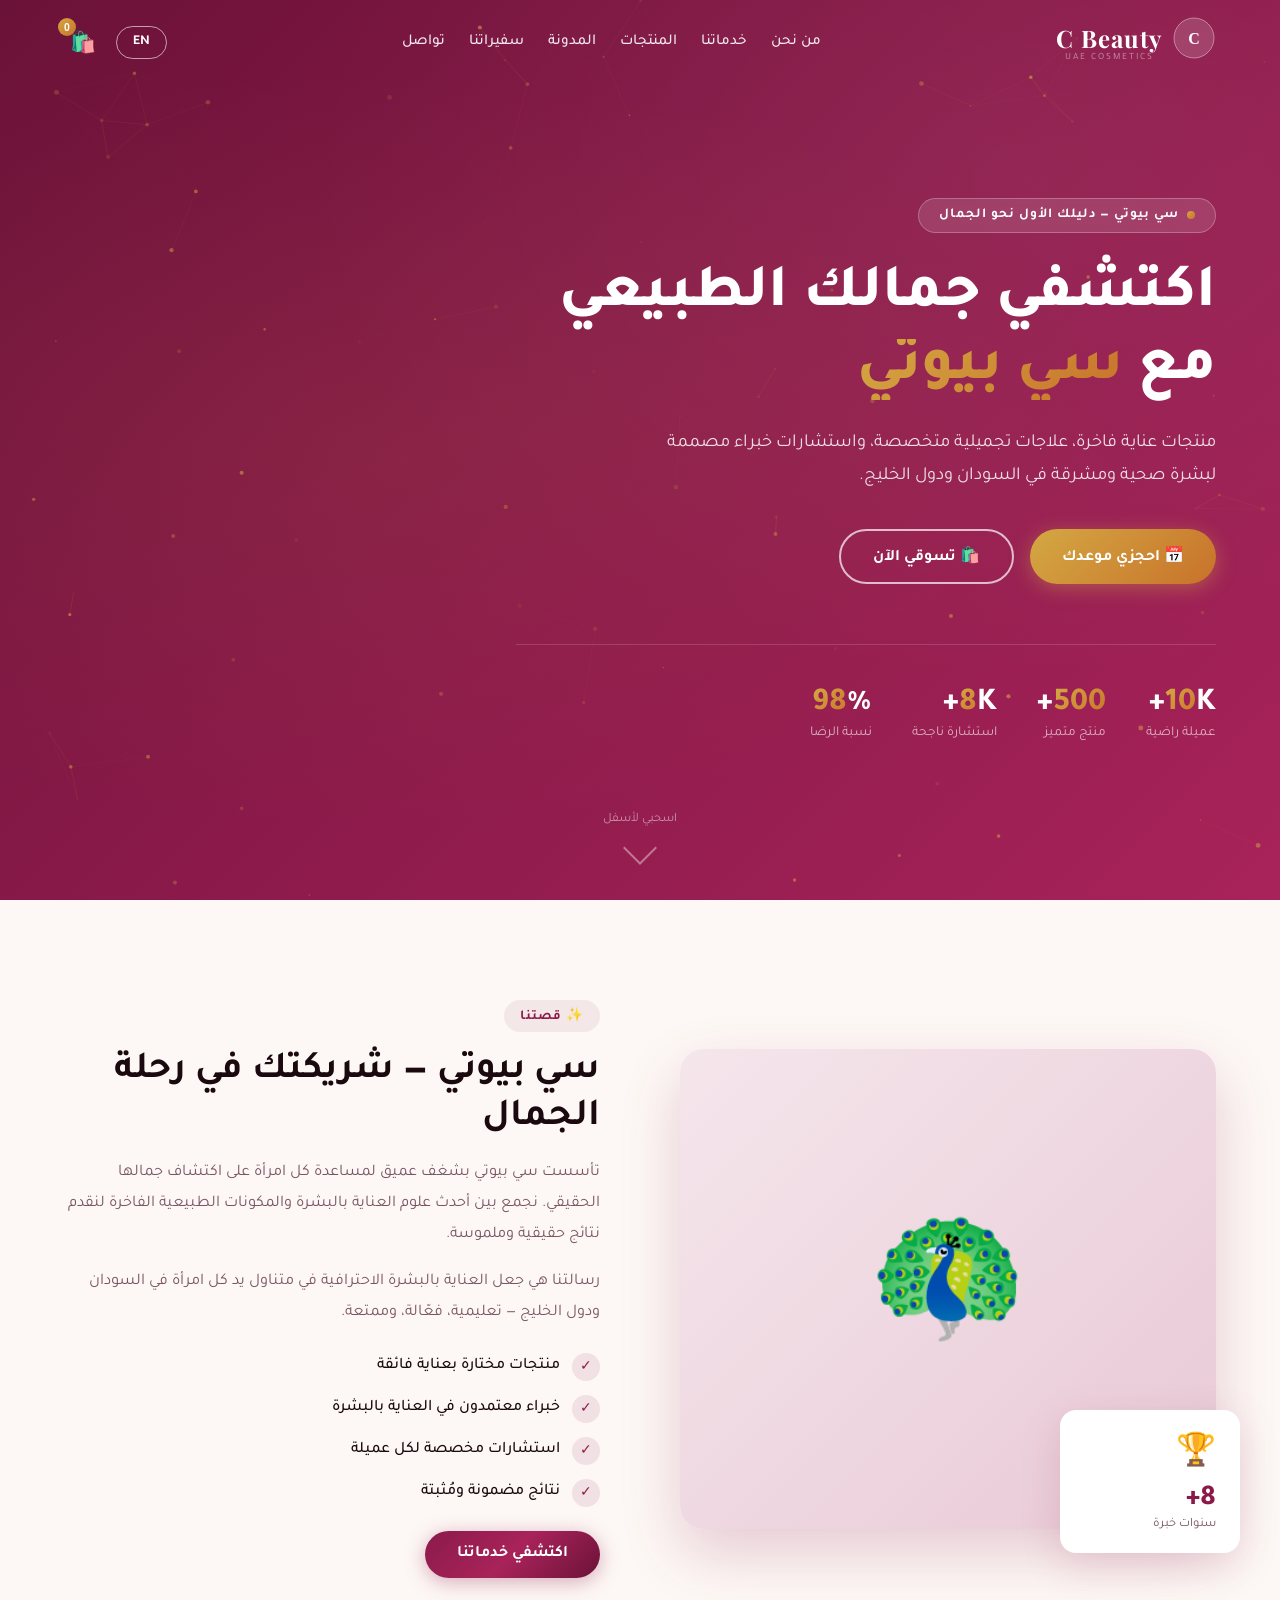
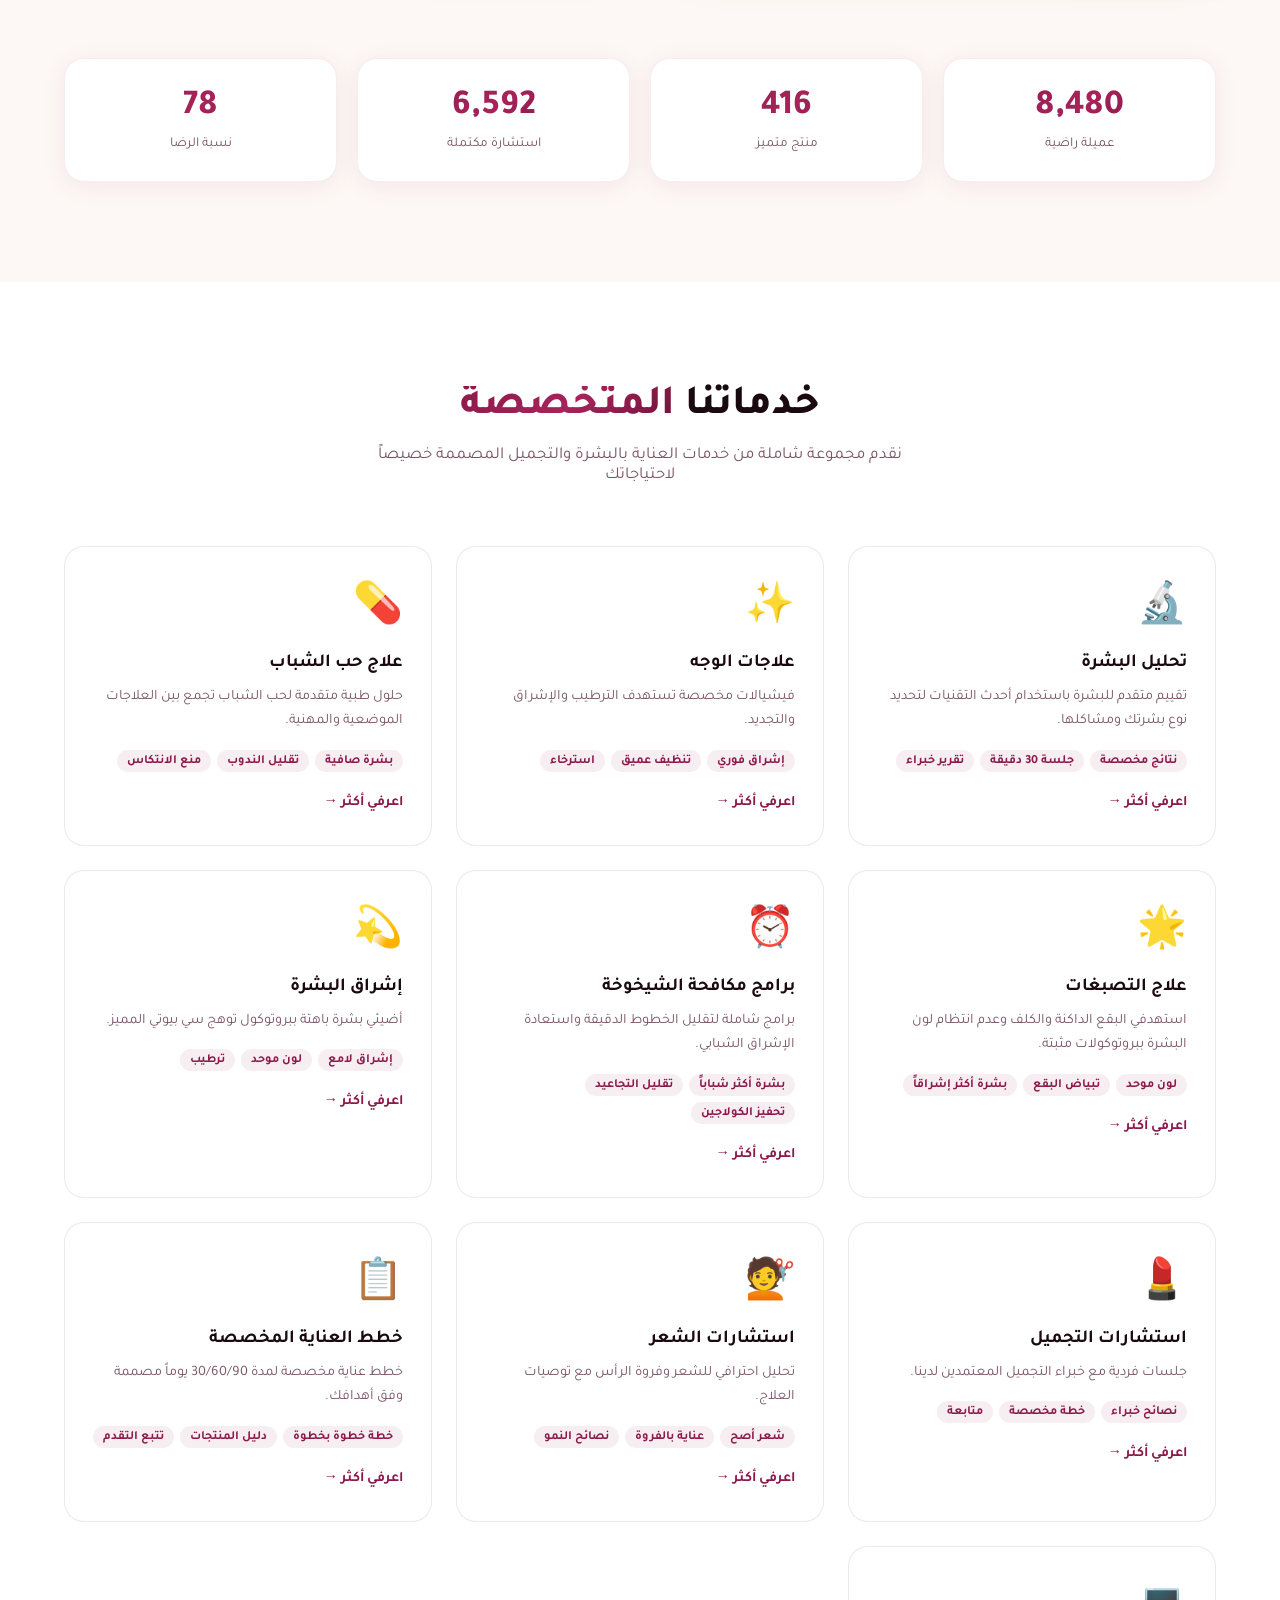
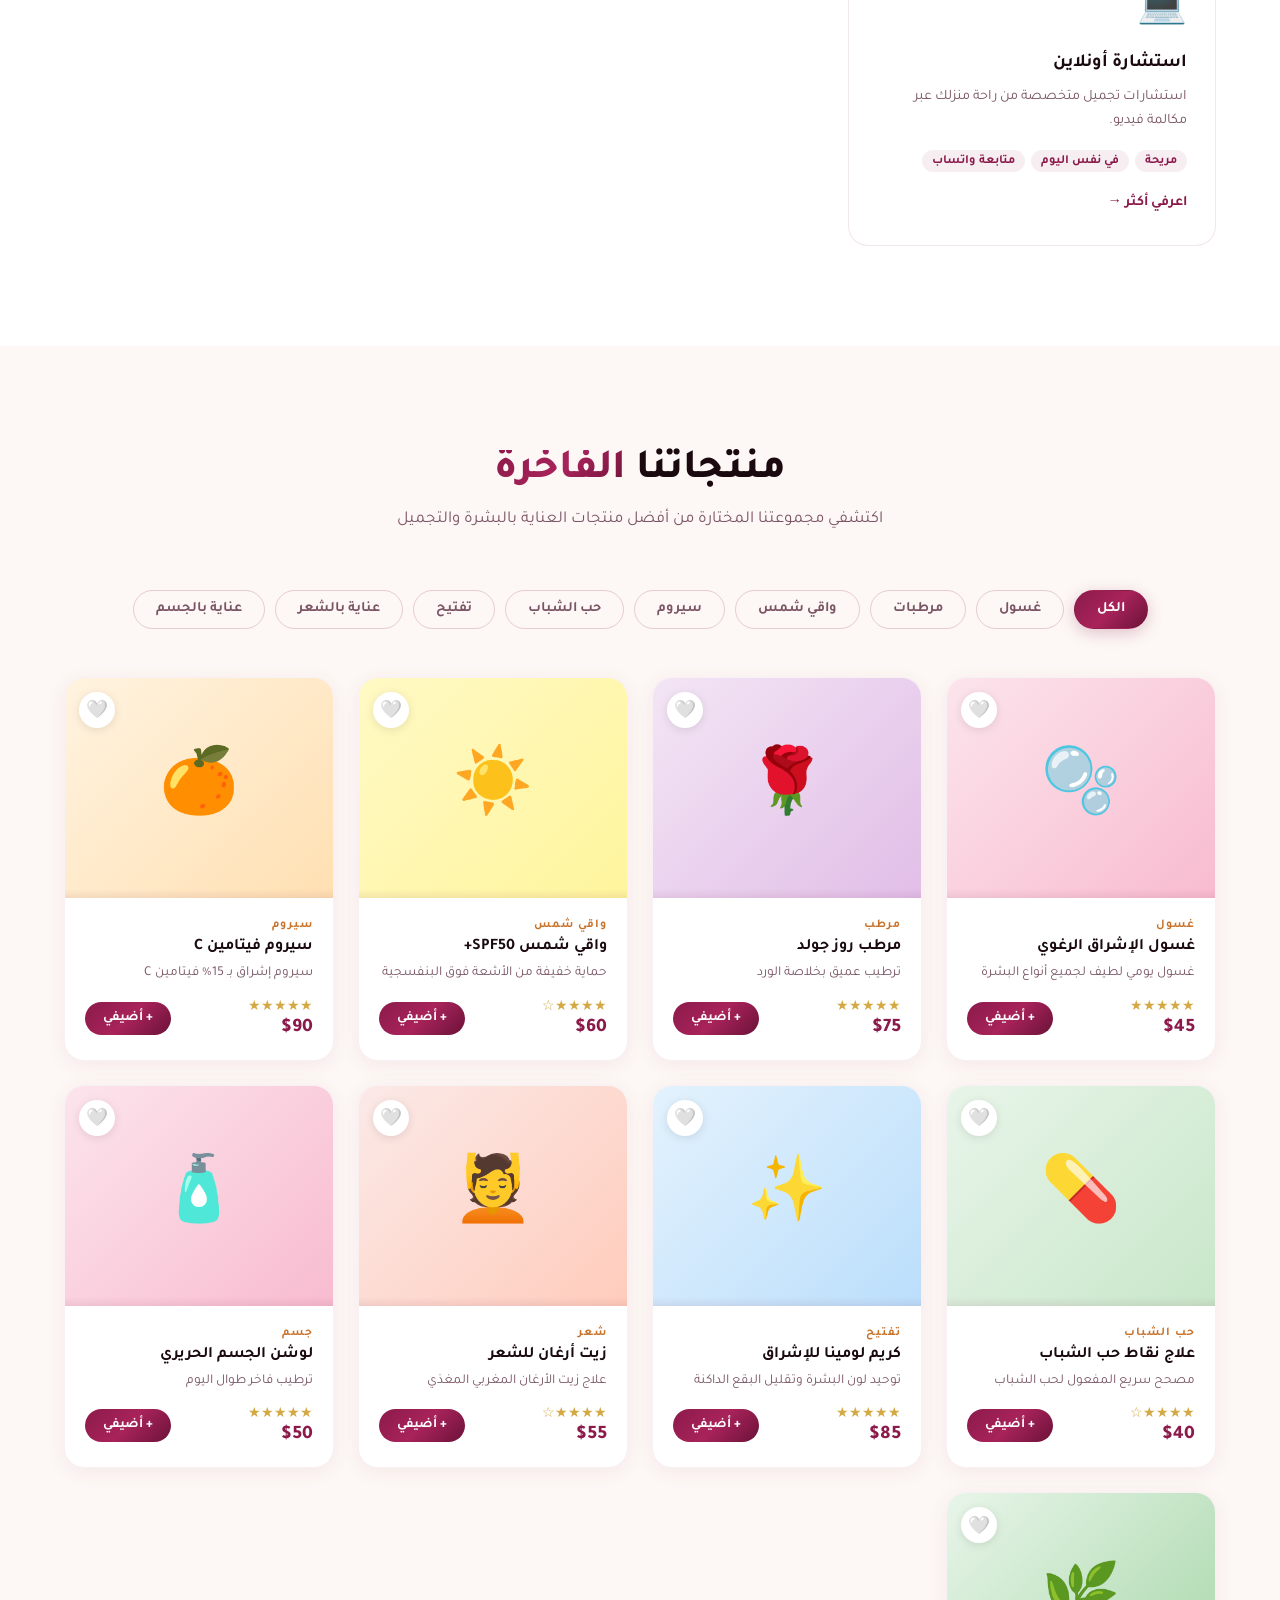
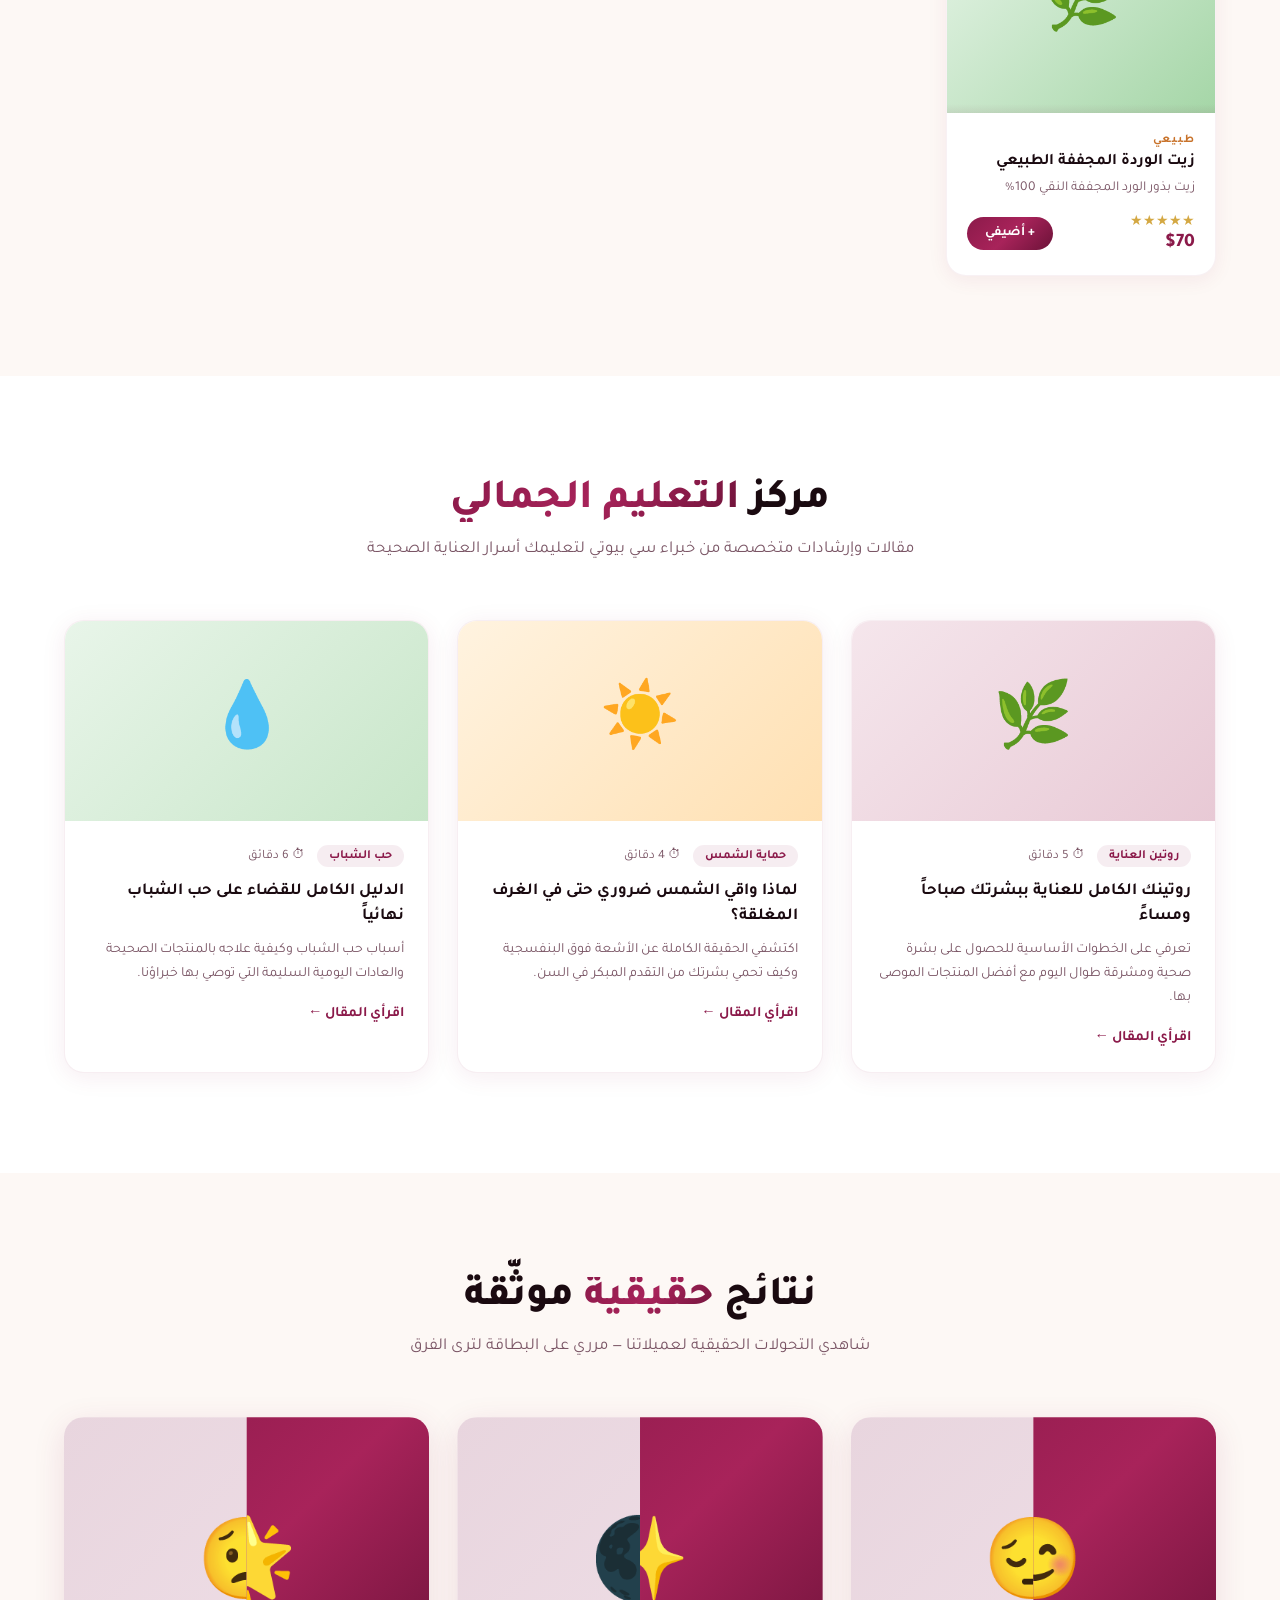
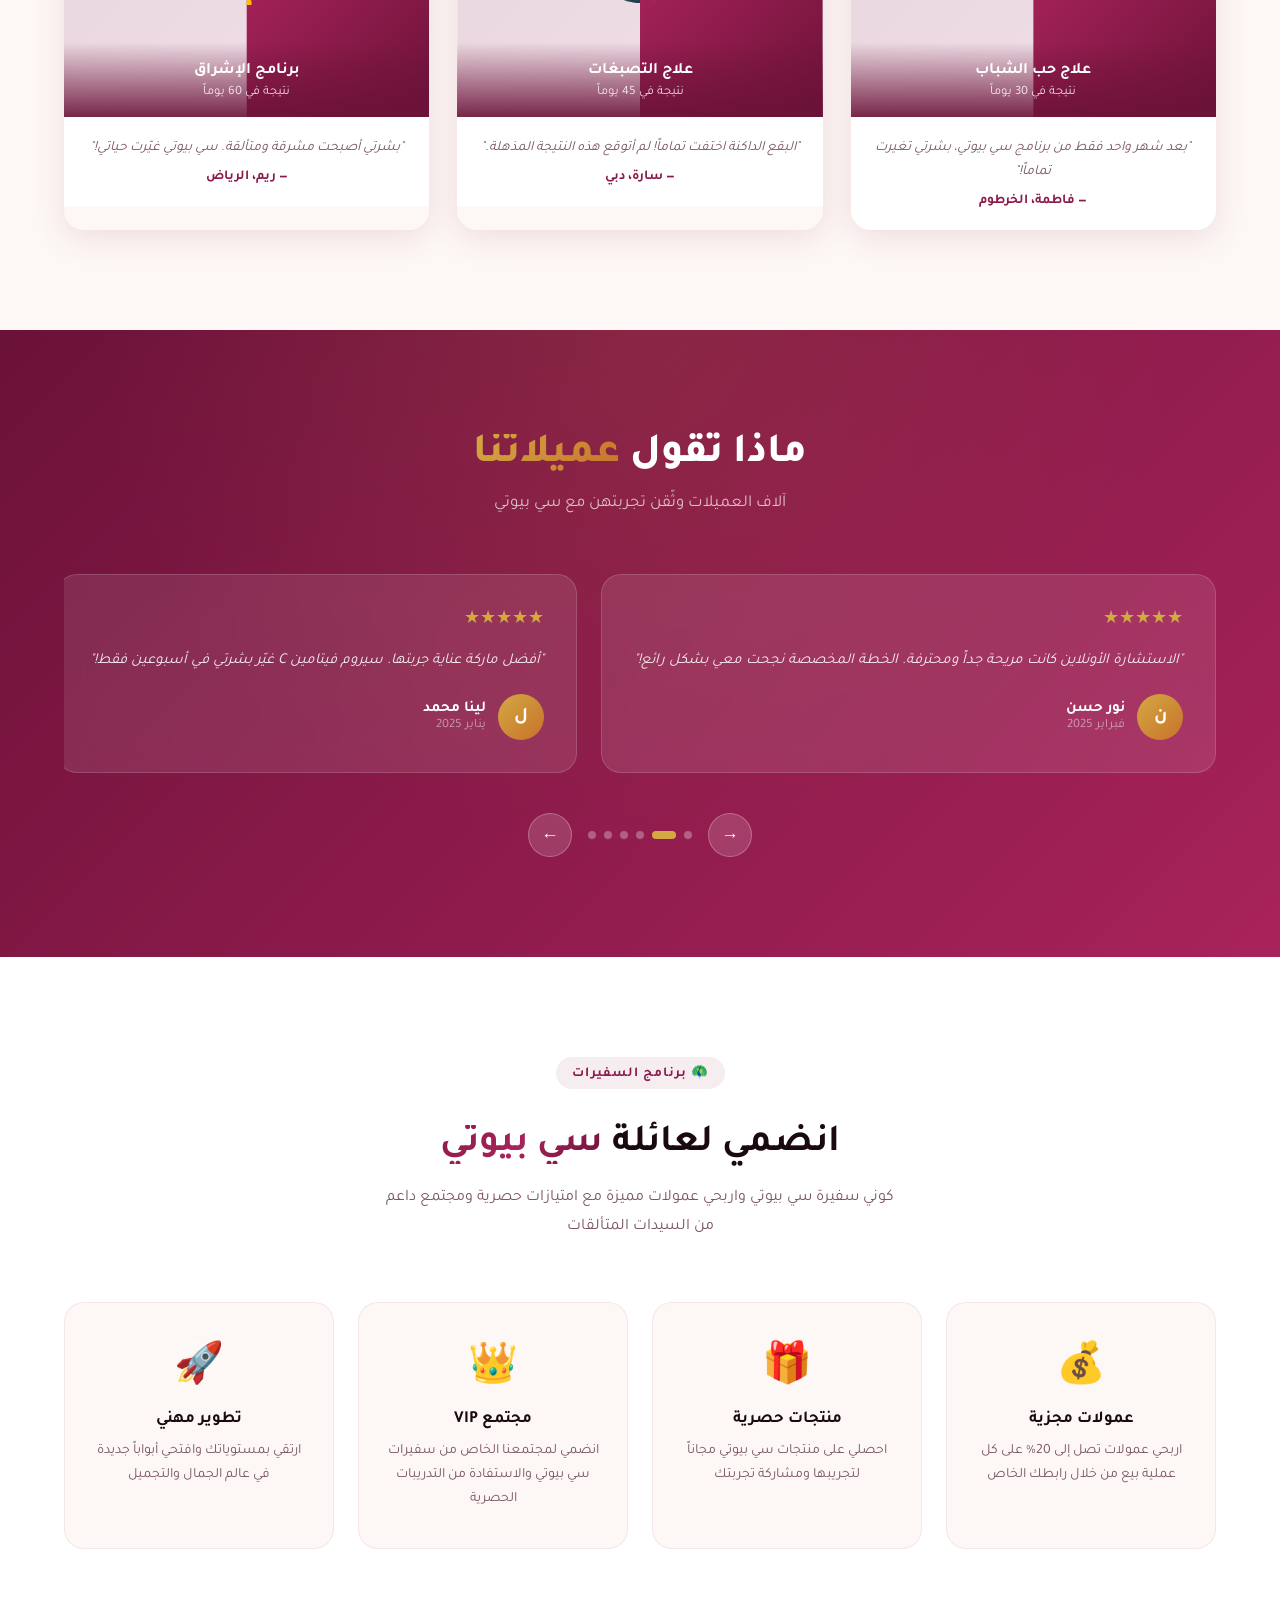
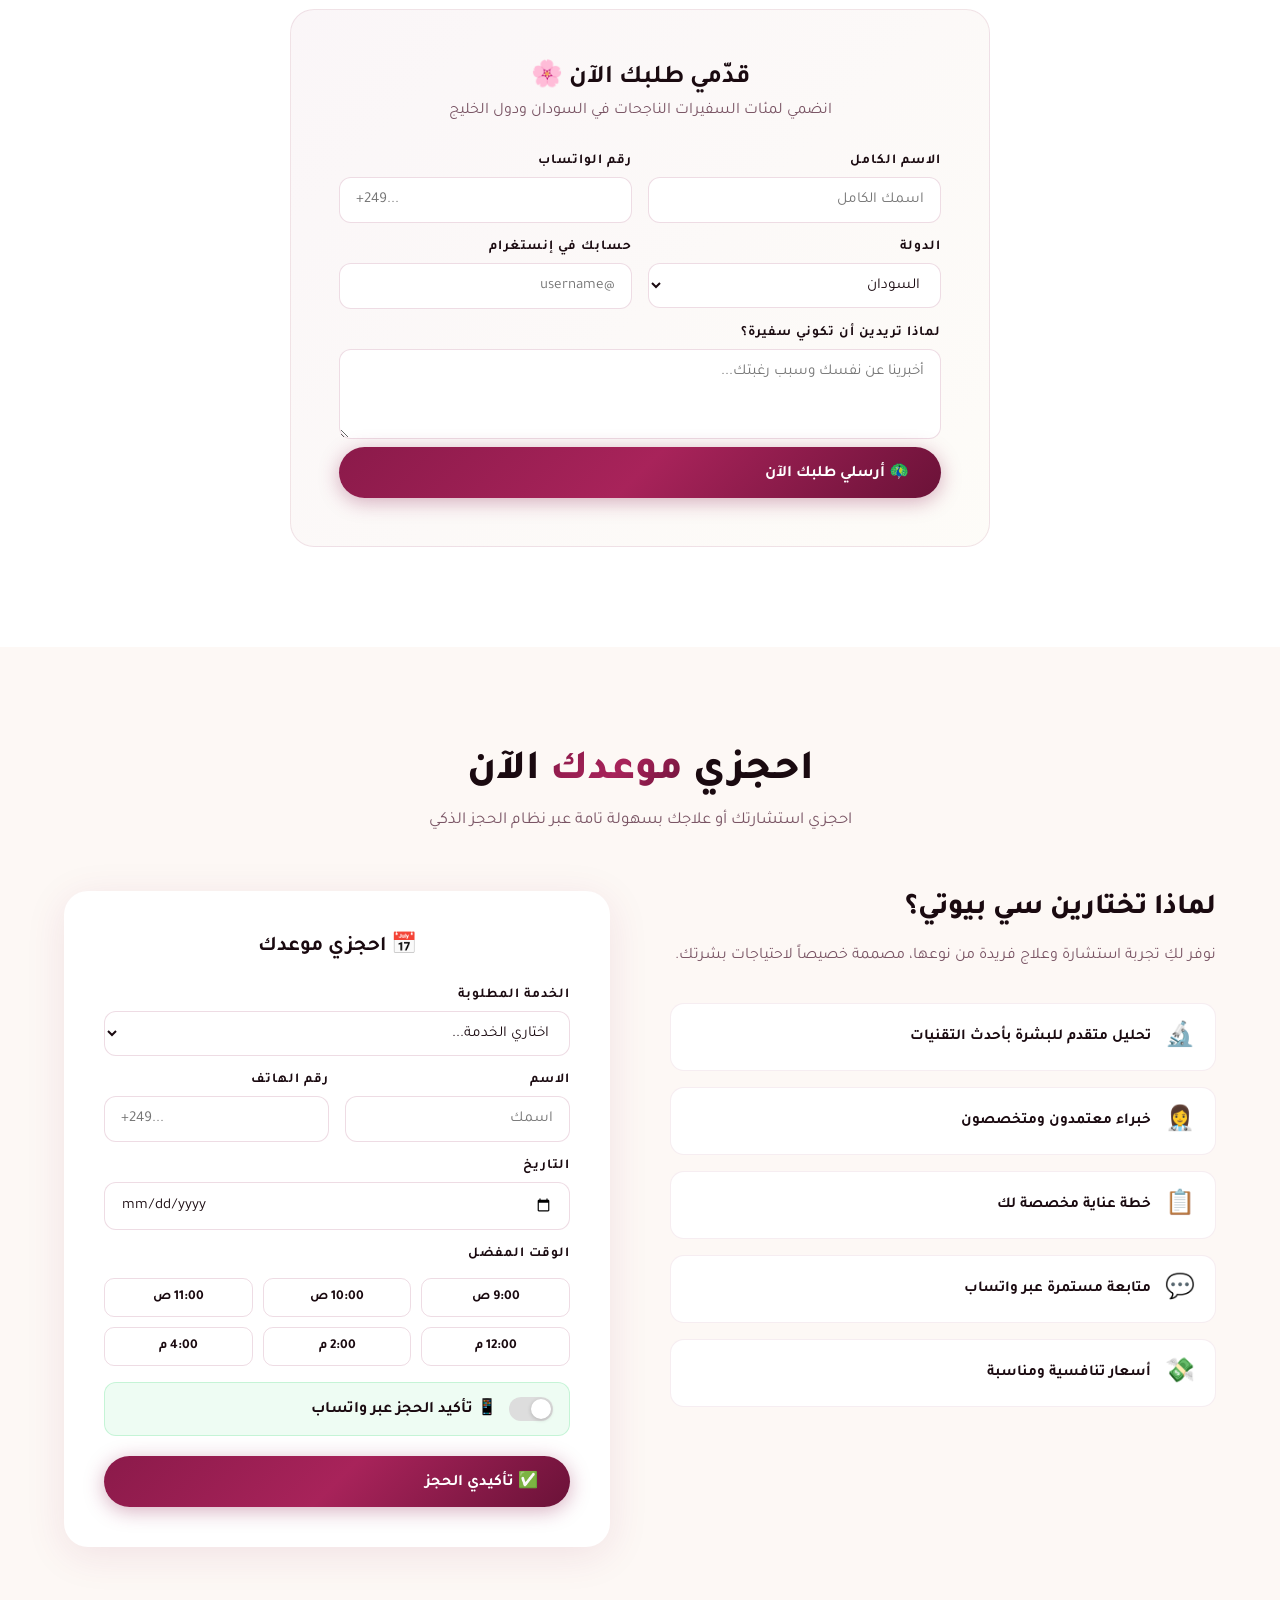
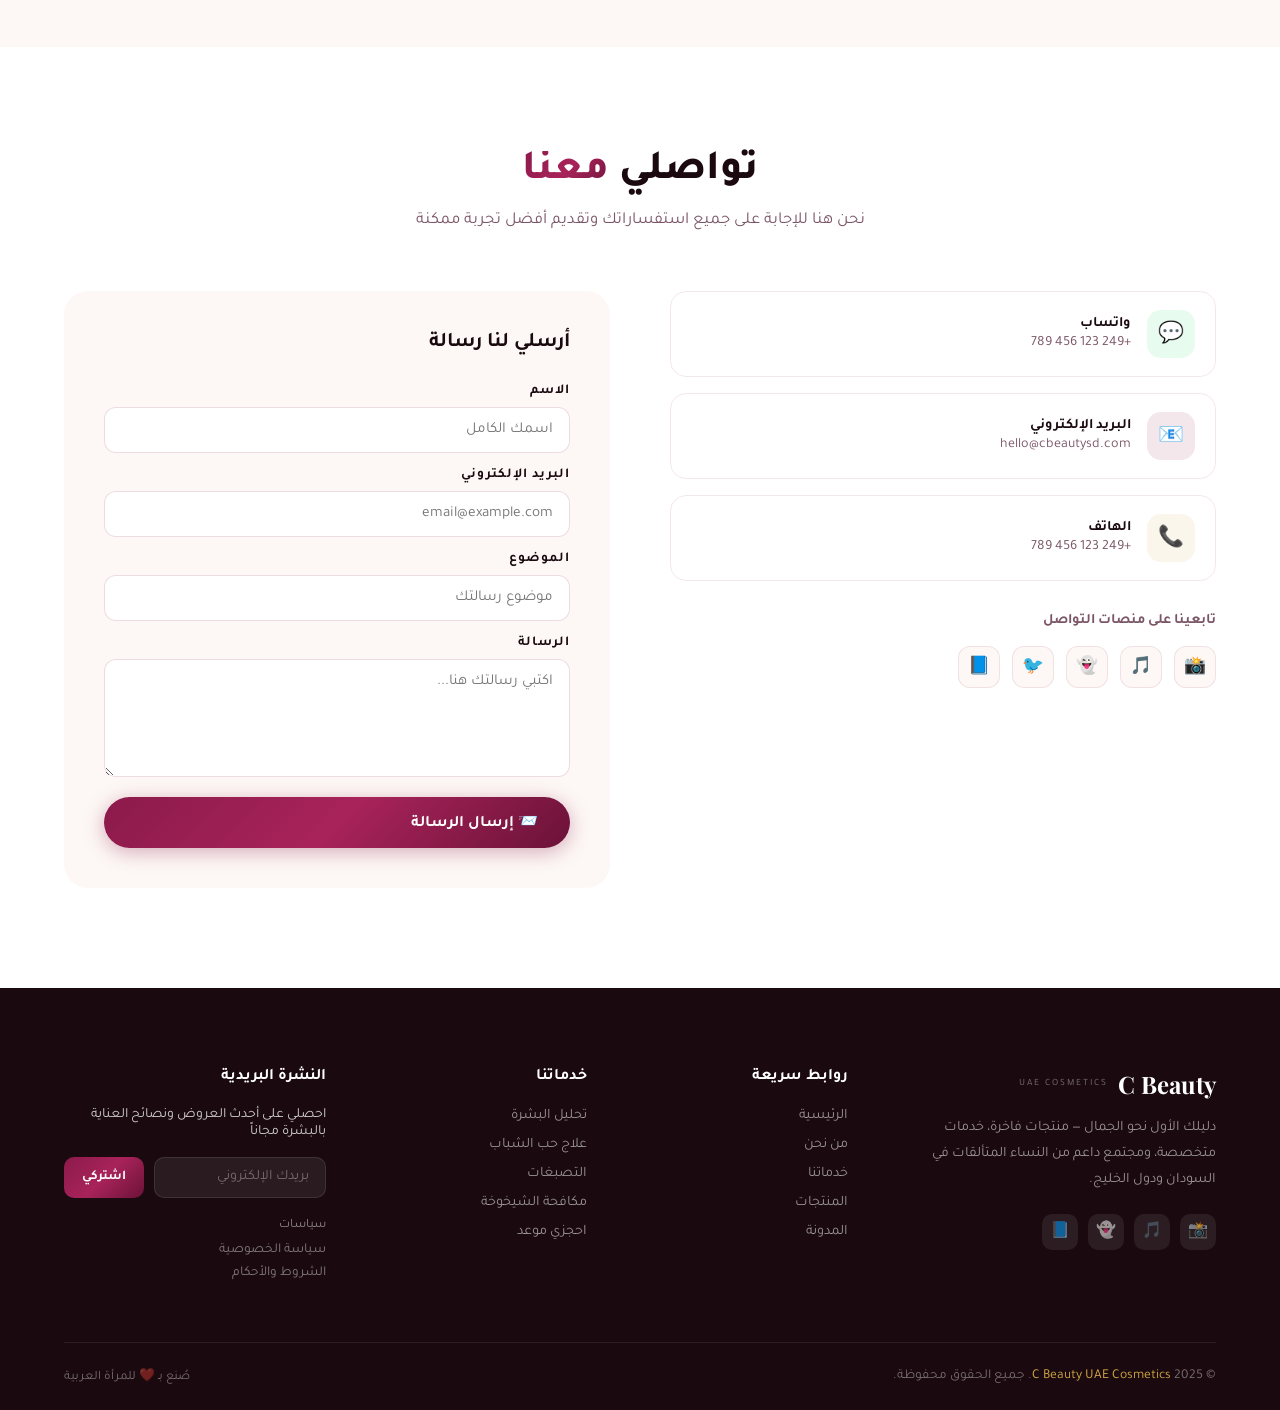
==== commit 2b8bb262: "Rebrand website with C Beauty official colors & identity - Primary color: Burgundy #8B1A4A (peacock " ====
--- a/index.html
+++ b/index.html
@@ -1,385 +1,452 @@
 <!DOCTYPE html>
-<html lang="en" dir="ltr">
+<html lang="ar" dir="rtl">
 <head>
 <meta charset="UTF-8">
 <meta name="viewport" content="width=device-width, initial-scale=1.0">
-<title>C Beauty – Where Beauty Meets Science</title>
+<title>سي بيوتي – دليلك الأول نحو الجمال | C Beauty UAE Cosmetics</title>
+<meta name="description" content="سي بيوتي – وجهتك الأولى للتجميل والعناية بالبشرة. منتجات تجميل فاخرة، استشارات متخصصة، وعلاجات احترافية للبشرة.">
 <link rel="preconnect" href="https://fonts.googleapis.com">
 <link rel="preconnect" href="https://fonts.gstatic.com" crossorigin>
-<link href="https://fonts.googleapis.com/css2?family=Playfair+Display:wght@400;700&family=Inter:wght@300;400;500;600&display=swap" rel="stylesheet">
+<link href="https://fonts.googleapis.com/css2?family=Playfair+Display:wght@400;700&family=Inter:wght@300;400;500;600;700&family=Tajawal:wght@300;400;500;700;800&display=swap" rel="stylesheet">
 <style>
-:root {
-  --rose-gold: #C9A96E;
-  --rose-gold-light: #E8C9A0;
-  --white: #FFFFFF;
-  --nude-beige: #F5E6D3;
-  --luxury-gold: #D4AF37;
-  --dark: #1a1a1a;
-  --dark2: #2d2d2d;
-  --gradient: linear-gradient(135deg, #C9A96E, #E8C9A0, #D4AF37);
-  --glass-bg: rgba(255,255,255,0.15);
-  --glass-border: rgba(255,255,255,0.25);
-  --shadow: 0 8px 32px rgba(201,169,110,0.18);
-  --transition: all 0.35s cubic-bezier(0.4,0,0.2,1);
+:root{
+  --burgundy:#8B1A4A;
+  --burgundy-dark:#6B1238;
+  --burgundy-light:#A8235A;
+  --gold:#D4A843;
+  --gold2:#C8722A;
+  --gold-gradient:linear-gradient(135deg,#D4A843,#C8722A);
+  --brand-gradient:linear-gradient(135deg,#8B1A4A,#A8235A,#6B1238);
+  --hero-gradient:linear-gradient(135deg,#6B1238 0%,#8B1A4A 50%,#A8235A 100%);
+  --white:#fff;
+  --off-white:#FDF8F5;
+  --text-dark:#1a0a10;
+  --text-muted:#7a5565;
+  --glass:rgba(255,255,255,0.12);
+  --glass-border:rgba(255,255,255,0.22);
+  --shadow:0 8px 32px rgba(139,26,74,0.18);
+  --t:all 0.35s cubic-bezier(0.4,0,0.2,1);
 }
 *,*::before,*::after{box-sizing:border-box;margin:0;padding:0;}
 html{scroll-behavior:smooth;}
-body{font-family:'Inter',sans-serif;color:var(--dark);background:#fff;overflow-x:hidden;}
-h1,h2,h3,h4{font-family:'Playfair Display',serif;}
+body{font-family:'Tajawal',sans-serif;color:var(--text-dark);background:#fff;overflow-x:hidden;}
+h1,h2,h3,h4{font-family:'Tajawal',sans-serif;font-weight:700;}
 a{text-decoration:none;color:inherit;}
 img{max-width:100%;}
 ul{list-style:none;}
 .container{width:90%;max-width:1200px;margin:0 auto;}
 .section-title{text-align:center;margin-bottom:60px;}
-.section-title h2{font-size:clamp(2rem,4vw,2.8rem);color:var(--dark);margin-bottom:14px;}
-.section-title h2 span{background:var(--gradient);-webkit-background-clip:text;-webkit-text-fill-color:transparent;background-clip:text;}
-.section-title p{color:#666;font-size:1.05rem;max-width:560px;margin:0 auto;}
-.btn{display:inline-flex;align-items:center;gap:8px;padding:14px 32px;border-radius:50px;font-family:'Inter',sans-serif;font-weight:600;font-size:0.95rem;cursor:pointer;transition:var(--transition);border:none;outline:none;}
-.btn-primary{background:var(--gradient);color:#fff;box-shadow:0 4px 20px rgba(201,169,110,0.4);}
-.btn-primary:hover{transform:translateY(-3px);box-shadow:0 8px 30px rgba(201,169,110,0.55);}
-.btn-outline{background:transparent;color:var(--rose-gold);border:2px solid var(--rose-gold);}
-.btn-outline:hover{background:var(--rose-gold);color:#fff;transform:translateY(-3px);}
+.section-title h2{font-size:clamp(1.8rem,4vw,2.6rem);color:var(--text-dark);margin-bottom:14px;font-weight:800;}
+.section-title h2 span{background:var(--brand-gradient);-webkit-background-clip:text;-webkit-text-fill-color:transparent;background-clip:text;}
+.section-title p{color:var(--text-muted);font-size:1.05rem;max-width:560px;margin:0 auto;font-weight:400;}
+.btn{display:inline-flex;align-items:center;gap:8px;padding:14px 32px;border-radius:50px;font-family:'Tajawal',sans-serif;font-weight:700;font-size:1rem;cursor:pointer;transition:var(--t);border:none;outline:none;}
+.btn-primary{background:var(--gold-gradient);color:#fff;box-shadow:0 4px 20px rgba(212,168,67,0.4);}
+.btn-primary:hover{transform:translateY(-3px);box-shadow:0 8px 30px rgba(212,168,67,0.55);}
+.btn-wine{background:var(--brand-gradient);color:#fff;box-shadow:0 4px 20px rgba(139,26,74,0.35);}
+.btn-wine:hover{transform:translateY(-3px);box-shadow:0 8px 30px rgba(139,26,74,0.5);}
+.btn-outline{background:transparent;color:#fff;border:2px solid rgba(255,255,255,0.7);}
+.btn-outline:hover{background:rgba(255,255,255,0.15);transform:translateY(-3px);}
 .fade-up{opacity:0;transform:translateY(40px);transition:opacity 0.7s ease,transform 0.7s ease;}
 .fade-up.visible{opacity:1;transform:translateY(0);}
 
 /* ===== NAVBAR ===== */
-#navbar{position:fixed;top:0;left:0;width:100%;z-index:1000;padding:18px 0;transition:var(--transition);}
-#navbar.scrolled{background:rgba(255,255,255,0.97);box-shadow:0 4px 24px rgba(201,169,110,0.15);padding:12px 0;}
+#navbar{position:fixed;top:0;right:0;width:100%;z-index:1000;padding:16px 0;transition:var(--t);}
+#navbar.scrolled{background:rgba(255,255,255,0.97);box-shadow:0 4px 24px rgba(139,26,74,0.12);padding:10px 0;}
+#navbar.scrolled .logo-text{color:var(--burgundy);}
+#navbar.scrolled .nav-links a{color:var(--text-dark);}
+#navbar.scrolled .nav-links a:hover{color:var(--burgundy);}
+#navbar.scrolled .lang-btn{color:var(--burgundy);border-color:var(--burgundy);}
 .nav-inner{display:flex;align-items:center;justify-content:space-between;gap:16px;}
-.logo{font-family:'Playfair Display',serif;font-size:1.7rem;font-weight:700;background:var(--gradient);-webkit-background-clip:text;-webkit-text-fill-color:transparent;background-clip:text;letter-spacing:1px;}
-.nav-links{display:flex;align-items:center;gap:28px;}
-.nav-links a{font-size:0.92rem;font-weight:500;color:var(--dark2);transition:var(--transition);position:relative;}
-.nav-links a::after{content:'';position:absolute;bottom:-4px;left:0;width:0;height:2px;background:var(--gradient);transition:var(--transition);}
-.nav-links a:hover{color:var(--rose-gold);}
-.nav-links a:hover::after{width:100%;}
-.nav-actions{display:flex;align-items:center;gap:16px;}
-.cart-btn{position:relative;background:none;border:none;cursor:pointer;font-size:1.3rem;transition:var(--transition);}
-.cart-btn:hover{transform:scale(1.15);}
-.cart-badge{position:absolute;top:-6px;right:-8px;background:var(--luxury-gold);color:#fff;font-size:0.6rem;font-weight:700;width:18px;height:18px;border-radius:50%;display:flex;align-items:center;justify-content:center;}
-.lang-btn{background:var(--gradient);color:#fff;border:none;padding:7px 16px;border-radius:20px;font-size:0.82rem;font-weight:600;cursor:pointer;transition:var(--transition);}
-.lang-btn:hover{opacity:0.85;transform:scale(1.05);}
+.logo{display:flex;align-items:center;gap:10px;cursor:pointer;}
+.logo-icon svg{width:44px;height:44px;}
+.logo-text{font-family:'Playfair Display',serif;font-size:1.5rem;font-weight:700;color:#fff;transition:var(--t);letter-spacing:1px;}
+.logo-sub{font-size:0.6rem;letter-spacing:3px;opacity:0.8;display:block;text-align:center;margin-top:-4px;}
+.nav-links{display:flex;align-items:center;gap:24px;}
+.nav-links a{color:rgba(255,255,255,0.9);font-weight:500;font-size:0.95rem;transition:var(--t);position:relative;}
+.nav-links a::after{content:'';position:absolute;bottom:-4px;right:0;width:0;height:2px;background:var(--gold-gradient);transition:width 0.3s;}
+.nav-links a:hover::after,.nav-links a.active::after{width:100%;}
+.nav-actions{display:flex;align-items:center;gap:14px;}
+.lang-btn{background:transparent;border:1.5px solid rgba(255,255,255,0.6);color:#fff;padding:7px 16px;border-radius:20px;cursor:pointer;font-family:'Tajawal',sans-serif;font-weight:600;font-size:0.85rem;transition:var(--t);}
+.lang-btn:hover{background:rgba(255,255,255,0.15);}
+.cart-btn{position:relative;background:transparent;border:none;cursor:pointer;color:#fff;font-size:1.3rem;padding:6px;transition:var(--t);}
+.cart-btn:hover{transform:scale(1.1);}
+.cart-badge{position:absolute;top:-6px;left:-6px;background:var(--gold-gradient);color:#fff;font-size:0.65rem;font-weight:700;width:18px;height:18px;border-radius:50%;display:flex;align-items:center;justify-content:center;}
 .hamburger{display:none;flex-direction:column;gap:5px;background:none;border:none;cursor:pointer;padding:4px;}
-.hamburger span{display:block;width:26px;height:2px;background:var(--dark);border-radius:2px;transition:var(--transition);}
-.hamburger.active span:nth-child(1){transform:translateY(7px) rotate(45deg);}
-.hamburger.active span:nth-child(2){opacity:0;}
-.hamburger.active span:nth-child(3){transform:translateY(-7px) rotate(-45deg);}
-.mobile-menu{display:none;position:fixed;top:0;left:0;width:100%;height:100vh;background:rgba(255,255,255,0.98);z-index:999;flex-direction:column;align-items:center;justify-content:center;gap:32px;opacity:0;pointer-events:none;transition:var(--transition);}
-.mobile-menu.open{opacity:1;pointer-events:all;display:flex;}
-.mobile-menu a{font-size:1.5rem;font-family:'Playfair Display',serif;color:var(--dark);transition:var(--transition);}
-.mobile-menu a:hover{color:var(--rose-gold);}
+.hamburger span{display:block;width:24px;height:2px;background:#fff;border-radius:2px;transition:var(--t);}
+.mobile-menu{display:none;position:fixed;inset:0;background:rgba(107,18,56,0.97);z-index:999;flex-direction:column;align-items:center;justify-content:center;gap:24px;}
+.mobile-menu.open{display:flex;}
+.mobile-menu a{color:#fff;font-size:1.4rem;font-weight:700;transition:var(--t);}
+.mobile-menu a:hover{color:var(--gold);}
+.mobile-close{position:absolute;top:24px;left:24px;background:none;border:none;color:#fff;font-size:1.8rem;cursor:pointer;}
 
 /* ===== HERO ===== */
-#hero{position:relative;min-height:100vh;display:flex;align-items:center;justify-content:center;overflow:hidden;background:linear-gradient(135deg,#fff8f0 0%,#f5e6d3 50%,#ede0d0 100%);}
-#hero-canvas{position:absolute;inset:0;width:100%;height:100%;pointer-events:none;}
-.hero-content{position:relative;z-index:2;text-align:center;padding:120px 20px 60px;}
-.hero-badge{display:inline-block;background:rgba(201,169,110,0.12);border:1px solid rgba(201,169,110,0.35);color:var(--rose-gold);padding:8px 20px;border-radius:50px;font-size:0.82rem;font-weight:600;letter-spacing:1.5px;text-transform:uppercase;margin-bottom:28px;}
-.hero-content h1{font-size:clamp(2.4rem,6vw,4.2rem);line-height:1.18;color:var(--dark);margin-bottom:22px;max-width:780px;margin-left:auto;margin-right:auto;}
-.hero-content h1 span{background:var(--gradient);-webkit-background-clip:text;-webkit-text-fill-color:transparent;background-clip:text;}
-.hero-content p{font-size:1.12rem;color:#555;max-width:520px;margin:0 auto 40px;line-height:1.75;}
-.hero-btns{display:flex;gap:18px;justify-content:center;flex-wrap:wrap;}
-.scroll-indicator{position:absolute;bottom:36px;left:50%;transform:translateX(-50%);display:flex;flex-direction:column;align-items:center;gap:8px;z-index:2;animation:bounce 2s infinite;}
-.scroll-indicator span{font-size:0.75rem;color:#888;letter-spacing:1px;text-transform:uppercase;}
-.scroll-arrow{width:28px;height:28px;border-right:2px solid var(--rose-gold);border-bottom:2px solid var(--rose-gold);transform:rotate(45deg);animation:arrowPulse 1.4s ease-in-out infinite;}
-@keyframes bounce{0%,100%{transform:translateX(-50%) translateY(0);}50%{transform:translateX(-50%) translateY(8px);}}
-@keyframes arrowPulse{0%,100%{opacity:1;}50%{opacity:0.3;}}
+#hero{
+  position:relative;min-height:100vh;display:flex;align-items:center;
+  background:var(--hero-gradient);overflow:hidden;
+}
+#hero::before{
+  content:'';position:absolute;inset:0;
+  background:radial-gradient(ellipse at 30% 50%,rgba(212,168,67,0.08) 0%,transparent 60%),
+             radial-gradient(ellipse at 80% 20%,rgba(255,255,255,0.05) 0%,transparent 50%);
+}
+#hero-canvas{position:absolute;inset:0;width:100%;height:100%;}
+.hero-content{position:relative;z-index:2;max-width:700px;padding:120px 0 80px;}
+.hero-badge{display:inline-flex;align-items:center;gap:8px;background:rgba(255,255,255,0.12);backdrop-filter:blur(10px);border:1px solid rgba(255,255,255,0.25);color:#fff;padding:8px 20px;border-radius:30px;font-size:0.85rem;font-weight:600;margin-bottom:28px;letter-spacing:1px;}
+.hero-badge .dot{width:8px;height:8px;border-radius:50%;background:var(--gold-gradient);animation:pulse 2s infinite;}
+@keyframes pulse{0%,100%{transform:scale(1);opacity:1}50%{transform:scale(1.4);opacity:0.7}}
+.hero-content h1{font-size:clamp(2.2rem,5vw,3.8rem);color:#fff;line-height:1.2;margin-bottom:20px;font-weight:800;}
+.hero-content h1 .highlight{background:var(--gold-gradient);-webkit-background-clip:text;-webkit-text-fill-color:transparent;background-clip:text;}
+.hero-content p{font-size:1.15rem;color:rgba(255,255,255,0.85);margin-bottom:36px;line-height:1.8;max-width:560px;font-weight:400;}
+.hero-btns{display:flex;gap:16px;flex-wrap:wrap;}
+.hero-stats{display:flex;gap:40px;margin-top:60px;padding-top:40px;border-top:1px solid rgba(255,255,255,0.15);}
+.hero-stat .num{font-size:2rem;font-weight:800;color:#fff;}
+.hero-stat .num span{background:var(--gold-gradient);-webkit-background-clip:text;-webkit-text-fill-color:transparent;background-clip:text;}
+.hero-stat .lbl{color:rgba(255,255,255,0.65);font-size:0.85rem;margin-top:2px;}
+.scroll-indicator{position:absolute;bottom:40px;left:50%;transform:translateX(-50%);display:flex;flex-direction:column;align-items:center;gap:8px;color:rgba(255,255,255,0.5);font-size:0.8rem;}
+.scroll-indicator .arrow{width:24px;height:24px;border-right:2px solid rgba(255,255,255,0.4);border-bottom:2px solid rgba(255,255,255,0.4);transform:rotate(45deg);animation:bounce 1.5s infinite;}
+@keyframes bounce{0%,100%{transform:rotate(45deg) translateY(0)}50%{transform:rotate(45deg) translateY(6px)}}
 
 /* ===== ABOUT ===== */
-#about{padding:110px 0;background:#fff;}
-.about-grid{display:grid;grid-template-columns:1fr 1fr;gap:70px;align-items:center;}
-.about-text .tag{display:inline-block;color:var(--rose-gold);font-size:0.82rem;font-weight:600;letter-spacing:2px;text-transform:uppercase;margin-bottom:16px;}
-.about-text h2{font-size:clamp(2rem,3.5vw,2.8rem);line-height:1.25;margin-bottom:20px;}
-.about-text h2 span{background:var(--gradient);-webkit-background-clip:text;-webkit-text-fill-color:transparent;background-clip:text;}
-.about-text p{color:#555;line-height:1.85;margin-bottom:16px;font-size:1rem;}
-.about-text .btn{margin-top:12px;}
-.stats-grid{display:grid;grid-template-columns:1fr 1fr;gap:24px;}
-.stat-card{background:var(--nude-beige);border-radius:20px;padding:32px 24px;text-align:center;transition:var(--transition);}
-.stat-card:hover{transform:translateY(-6px);box-shadow:var(--shadow);}
-.stat-number{font-family:'Playfair Display',serif;font-size:2.4rem;font-weight:700;background:var(--gradient);-webkit-background-clip:text;-webkit-text-fill-color:transparent;background-clip:text;}
-.stat-label{font-size:0.88rem;color:#777;margin-top:6px;font-weight:500;}
+#about{padding:100px 0;background:var(--off-white);}
+.about-grid{display:grid;grid-template-columns:1fr 1fr;gap:80px;align-items:center;}
+.about-visual{position:relative;}
+.about-img-wrap{border-radius:24px;overflow:hidden;box-shadow:0 24px 60px rgba(139,26,74,0.2);}
+.about-img-main{width:100%;height:480px;object-fit:cover;display:block;background:linear-gradient(135deg,var(--burgundy),var(--burgundy-light));display:flex;align-items:center;justify-content:center;font-size:5rem;}
+.about-badge-card{position:absolute;bottom:-24px;right:-24px;background:#fff;border-radius:16px;padding:20px 24px;box-shadow:0 12px 40px rgba(139,26,74,0.15);min-width:180px;}
+.about-badge-card .icon{font-size:2rem;margin-bottom:8px;}
+.about-badge-card .val{font-size:1.8rem;font-weight:800;color:var(--burgundy);}
+.about-badge-card .lbl{font-size:0.8rem;color:var(--text-muted);}
+.about-tag{display:inline-block;background:rgba(139,26,74,0.08);color:var(--burgundy);padding:6px 16px;border-radius:20px;font-size:0.85rem;font-weight:600;margin-bottom:16px;letter-spacing:1px;}
+.about-content h2{font-size:clamp(1.8rem,3vw,2.4rem);color:var(--text-dark);margin-bottom:16px;}
+.about-content p{color:var(--text-muted);line-height:1.9;margin-bottom:16px;font-size:1.02rem;}
+.about-features{display:flex;flex-direction:column;gap:14px;margin:24px 0;}
+.about-feat{display:flex;align-items:center;gap:12px;color:var(--text-dark);font-weight:500;}
+.about-feat .check{width:28px;height:28px;border-radius:50%;background:rgba(139,26,74,0.1);display:flex;align-items:center;justify-content:center;color:var(--burgundy);font-size:0.85rem;flex-shrink:0;}
+.stats-row{display:grid;grid-template-columns:repeat(4,1fr);gap:20px;margin-top:80px;}
+.stat-box{background:#fff;border-radius:20px;padding:28px 20px;text-align:center;box-shadow:0 4px 24px rgba(139,26,74,0.08);border:1px solid rgba(139,26,74,0.08);transition:var(--t);}
+.stat-box:hover{transform:translateY(-6px);box-shadow:0 12px 40px rgba(139,26,74,0.15);}
+.stat-box .num{font-size:2.2rem;font-weight:800;background:var(--brand-gradient);-webkit-background-clip:text;-webkit-text-fill-color:transparent;background-clip:text;}
+.stat-box .unit{font-size:1.2rem;font-weight:700;display:inline;}
+.stat-box .lbl{color:var(--text-muted);font-size:0.85rem;margin-top:6px;}
 
 /* ===== SERVICES ===== */
-#services{padding:110px 0;background:linear-gradient(180deg,#fff8f2 0%,#fff 100%);}
-.services-grid{display:grid;grid-template-columns:repeat(auto-fill,minmax(220px,1fr));gap:24px;}
-.service-card{background:var(--glass-bg);backdrop-filter:blur(16px);-webkit-backdrop-filter:blur(16px);border:1px solid var(--glass-border);border-radius:20px;padding:32px 24px;text-align:center;transition:var(--transition);cursor:default;}
-.service-card:hover{transform:translateY(-8px);box-shadow:0 16px 48px rgba(201,169,110,0.22);border-color:rgba(201,169,110,0.4);}
-.service-icon{font-size:2.4rem;margin-bottom:14px;display:block;}
-.service-card h3{font-size:1.05rem;margin-bottom:10px;color:var(--dark);}
-.service-card p{font-size:0.85rem;color:#666;line-height:1.65;margin-bottom:16px;}
-.learn-more{font-size:0.82rem;font-weight:600;color:var(--rose-gold);border:none;background:none;cursor:pointer;transition:var(--transition);padding:0;font-family:'Inter',sans-serif;}
-.learn-more:hover{color:var(--luxury-gold);letter-spacing:0.5px;}
+#services{padding:100px 0;background:#fff;}
+.services-grid{display:grid;grid-template-columns:repeat(auto-fill,minmax(280px,1fr));gap:24px;}
+.service-card{background:#fff;border:1px solid rgba(139,26,74,0.1);border-radius:20px;padding:32px 28px;transition:var(--t);position:relative;overflow:hidden;cursor:pointer;}
+.service-card::before{content:'';position:absolute;top:0;right:0;width:0;height:3px;background:var(--brand-gradient);transition:width 0.5s;}
+.service-card:hover::before{width:100%;}
+.service-card:hover{transform:translateY(-8px);box-shadow:0 20px 50px rgba(139,26,74,0.12);border-color:rgba(139,26,74,0.2);}
+.service-icon{font-size:2.5rem;margin-bottom:18px;display:block;filter:none;}
+.service-card h3{font-size:1.15rem;color:var(--text-dark);margin-bottom:10px;font-weight:700;}
+.service-card p{color:var(--text-muted);font-size:0.9rem;line-height:1.7;margin-bottom:16px;}
+.service-benefits{display:flex;flex-wrap:wrap;gap:6px;margin-bottom:20px;}
+.benefit-tag{background:rgba(139,26,74,0.07);color:var(--burgundy);padding:4px 10px;border-radius:12px;font-size:0.78rem;font-weight:600;}
+.service-link{color:var(--burgundy);font-weight:700;font-size:0.9rem;display:inline-flex;align-items:center;gap:6px;transition:var(--t);}
+.service-link:hover{gap:10px;}
 
 /* ===== PRODUCTS ===== */
-#products{padding:110px 0;background:#fff;}
+#products{padding:100px 0;background:var(--off-white);}
 .filter-tabs{display:flex;gap:10px;flex-wrap:wrap;justify-content:center;margin-bottom:48px;}
-.filter-tab{padding:9px 22px;border-radius:50px;border:1.5px solid #ddd;background:#fff;font-size:0.85rem;font-weight:500;cursor:pointer;transition:var(--transition);font-family:'Inter',sans-serif;color:#555;}
-.filter-tab.active,.filter-tab:hover{background:var(--gradient);color:#fff;border-color:transparent;box-shadow:0 4px 16px rgba(201,169,110,0.3);}
-.products-grid{display:grid;grid-template-columns:repeat(auto-fill,minmax(280px,1fr));gap:28px;}
-.product-card{border-radius:20px;overflow:hidden;background:#fff;box-shadow:0 4px 24px rgba(0,0,0,0.07);transition:var(--transition);}
-.product-card:hover{transform:translateY(-6px);box-shadow:0 12px 40px rgba(201,169,110,0.2);}
+.filter-tab{padding:10px 22px;border-radius:30px;border:1.5px solid rgba(139,26,74,0.2);background:transparent;color:var(--text-muted);font-family:'Tajawal',sans-serif;font-weight:600;font-size:0.9rem;cursor:pointer;transition:var(--t);}
+.filter-tab.active,.filter-tab:hover{background:var(--brand-gradient);color:#fff;border-color:transparent;box-shadow:0 4px 16px rgba(139,26,74,0.25);}
+.products-grid{display:grid;grid-template-columns:repeat(auto-fill,minmax(260px,1fr));gap:24px;}
+.product-card{background:#fff;border-radius:20px;overflow:hidden;box-shadow:0 4px 20px rgba(139,26,74,0.07);transition:var(--t);border:1px solid rgba(139,26,74,0.06);}
+.product-card:hover{transform:translateY(-8px);box-shadow:0 20px 50px rgba(139,26,74,0.15);}
 .product-card.hidden{display:none;}
-.product-img{height:220px;background:var(--gradient);position:relative;display:flex;align-items:center;justify-content:center;overflow:hidden;}
-.product-img::before{content:'';position:absolute;inset:0;background:linear-gradient(135deg,rgba(255,255,255,0.2),transparent);}
-.product-img-icon{font-size:3.5rem;position:relative;z-index:1;}
-.wishlist-btn{position:absolute;top:14px;right:14px;width:34px;height:34px;background:rgba(255,255,255,0.85);border-radius:50%;border:none;cursor:pointer;font-size:1.1rem;display:flex;align-items:center;justify-content:center;transition:var(--transition);z-index:2;}
-.wishlist-btn:hover{transform:scale(1.2);}
-.wishlist-btn.active{color:#e74c3c;}
-.product-info{padding:18px 20px;}
-.product-category{font-size:0.72rem;color:var(--rose-gold);font-weight:600;text-transform:uppercase;letter-spacing:1px;margin-bottom:6px;}
-.product-name{font-family:'Playfair Display',serif;font-size:1.05rem;margin-bottom:8px;color:var(--dark);}
-.product-rating{display:flex;align-items:center;gap:4px;margin-bottom:10px;}
-.stars{color:var(--luxury-gold);font-size:0.85rem;}
-.rating-count{font-size:0.77rem;color:#999;}
-.product-price{font-size:1.15rem;font-weight:700;color:var(--dark);margin-bottom:14px;}
-.product-price span{font-size:0.8rem;font-weight:400;color:#888;}
-.product-actions{display:flex;gap:10px;}
-.add-cart-btn{flex:1;padding:10px;background:var(--gradient);color:#fff;border:none;border-radius:12px;font-size:0.82rem;font-weight:600;cursor:pointer;transition:var(--transition);font-family:'Inter',sans-serif;}
-.add-cart-btn:hover{transform:scale(1.03);box-shadow:0 4px 16px rgba(201,169,110,0.4);}
-.quick-view-btn{padding:10px 14px;background:#f5f5f5;border:none;border-radius:12px;font-size:0.82rem;font-weight:500;cursor:pointer;transition:var(--transition);color:#555;font-family:'Inter',sans-serif;}
-.quick-view-btn:hover{background:var(--nude-beige);color:var(--rose-gold);}
+.product-img{height:220px;display:flex;align-items:center;justify-content:center;font-size:4rem;position:relative;overflow:hidden;}
+.product-img-bg{width:100%;height:100%;display:flex;align-items:center;justify-content:center;font-size:4rem;}
+.product-actions-hover{position:absolute;bottom:-50px;left:0;right:0;display:flex;gap:8px;justify-content:center;padding:12px;transition:bottom 0.3s;background:linear-gradient(to top,rgba(107,18,56,0.5),transparent);}
+.product-card:hover .product-actions-hover{bottom:0;}
+.pa-btn{padding:8px 16px;border-radius:20px;background:rgba(255,255,255,0.95);color:var(--burgundy);font-size:0.8rem;font-weight:700;cursor:pointer;border:none;transition:var(--t);font-family:'Tajawal',sans-serif;}
+.pa-btn:hover{background:var(--burgundy);color:#fff;}
+.wishlist-btn{position:absolute;top:14px;left:14px;background:#fff;border:none;border-radius:50%;width:36px;height:36px;display:flex;align-items:center;justify-content:center;cursor:pointer;font-size:1.1rem;box-shadow:0 2px 10px rgba(0,0,0,0.1);transition:var(--t);}
+.wishlist-btn:hover,.wishlist-btn.active{color:var(--burgundy);transform:scale(1.15);}
+.product-info{padding:20px;}
+.product-cat{font-size:0.75rem;color:var(--gold2);font-weight:700;text-transform:uppercase;letter-spacing:1px;margin-bottom:6px;}
+.product-name{font-size:1rem;font-weight:700;color:var(--text-dark);margin-bottom:6px;}
+.product-desc{font-size:0.85rem;color:var(--text-muted);margin-bottom:12px;line-height:1.6;}
+.product-footer{display:flex;align-items:center;justify-content:space-between;}
+.product-price{font-size:1.2rem;font-weight:800;color:var(--burgundy);}
+.product-rating{color:var(--gold);font-size:0.85rem;}
+.add-cart-btn{background:var(--brand-gradient);color:#fff;border:none;border-radius:20px;padding:8px 18px;font-family:'Tajawal',sans-serif;font-weight:700;font-size:0.85rem;cursor:pointer;transition:var(--t);}
+.add-cart-btn:hover{opacity:0.85;transform:scale(1.05);}
 
 /* ===== EDUCATION ===== */
-#education{padding:110px 0;background:linear-gradient(180deg,#fff8f2,#fff);}
-.edu-grid{display:grid;grid-template-columns:repeat(auto-fill,minmax(320px,1fr));gap:28px;}
-.edu-card{border-radius:20px;overflow:hidden;background:#fff;box-shadow:0 4px 24px rgba(0,0,0,0.07);transition:var(--transition);}
-.edu-card:hover{transform:translateY(-6px);box-shadow:0 12px 40px rgba(201,169,110,0.18);}
-.edu-img{height:200px;background:var(--gradient);position:relative;display:flex;align-items:center;justify-content:center;font-size:4rem;}
-.edu-img::after{content:'';position:absolute;inset:0;background:linear-gradient(to top,rgba(0,0,0,0.3),transparent);}
+#education{padding:100px 0;background:#fff;}
+.edu-grid{display:grid;grid-template-columns:repeat(3,1fr);gap:28px;}
+.edu-card{background:#fff;border-radius:20px;overflow:hidden;box-shadow:0 4px 24px rgba(139,26,74,0.08);transition:var(--t);border:1px solid rgba(139,26,74,0.07);}
+.edu-card:hover{transform:translateY(-8px);box-shadow:0 20px 50px rgba(139,26,74,0.14);}
+.edu-img{height:200px;display:flex;align-items:center;justify-content:center;font-size:4rem;}
 .edu-body{padding:24px;}
-.edu-meta{display:flex;align-items:center;gap:10px;margin-bottom:12px;}
-.edu-badge{background:rgba(201,169,110,0.15);color:var(--rose-gold);padding:4px 12px;border-radius:50px;font-size:0.72rem;font-weight:600;text-transform:uppercase;letter-spacing:1px;}
-.edu-time{font-size:0.78rem;color:#999;display:flex;align-items:center;gap:4px;}
-.edu-card h3{font-size:1.15rem;margin-bottom:10px;color:var(--dark);line-height:1.35;}
-.edu-card p{font-size:0.88rem;color:#666;line-height:1.7;margin-bottom:16px;}
-.edu-link{font-size:0.85rem;font-weight:600;color:var(--rose-gold);transition:var(--transition);display:inline-flex;align-items:center;gap:6px;}
-.edu-link:hover{color:var(--luxury-gold);gap:10px;}
-
-/* ===== BEFORE & AFTER ===== */
-#before-after{padding:110px 0;background:#fff;}
-.ba-grid{display:grid;grid-template-columns:repeat(auto-fill,minmax(320px,1fr));gap:28px;}
-.ba-card{border-radius:20px;overflow:hidden;box-shadow:0 4px 24px rgba(0,0,0,0.09);transition:var(--transition);}
-.ba-card:hover{transform:translateY(-4px);box-shadow:0 12px 40px rgba(201,169,110,0.18);}
-.ba-visual{height:240px;position:relative;cursor:pointer;overflow:hidden;}
-.ba-before,.ba-after{position:absolute;inset:0;display:flex;align-items:center;justify-content:center;font-size:1.2rem;font-weight:700;letter-spacing:2px;color:#fff;transition:clip-path 0.5s ease;}
-.ba-before{background:linear-gradient(135deg,#bbb,#ddd);clip-path:inset(0 50% 0 0);}
-.ba-after{background:var(--gradient);clip-path:inset(0 0 0 50%);}
+.edu-meta{display:flex;align-items:center;gap:12px;margin-bottom:12px;}
+.edu-cat{background:rgba(139,26,74,0.08);color:var(--burgundy);padding:4px 12px;border-radius:12px;font-size:0.78rem;font-weight:700;}
+.edu-time{color:var(--text-muted);font-size:0.8rem;}
+.edu-card h3{font-size:1.05rem;font-weight:700;color:var(--text-dark);margin-bottom:10px;line-height:1.5;}
+.edu-card p{color:var(--text-muted);font-size:0.88rem;line-height:1.7;margin-bottom:16px;}
+.edu-link{color:var(--burgundy);font-weight:700;font-size:0.9rem;display:inline-flex;align-items:center;gap:6px;}
+
+/* ===== BEFORE/AFTER ===== */
+#before-after{padding:100px 0;background:var(--off-white);}
+.ba-grid{display:grid;grid-template-columns:repeat(3,1fr);gap:28px;}
+.ba-card{border-radius:20px;overflow:hidden;box-shadow:0 8px 32px rgba(139,26,74,0.12);position:relative;cursor:pointer;}
+.ba-inner{position:relative;height:300px;overflow:hidden;}
+.ba-before,.ba-after{position:absolute;inset:0;display:flex;align-items:center;justify-content:center;font-size:5rem;transition:clip-path 0.6s ease;}
+.ba-before{background:linear-gradient(135deg,#e8d5de,#f5e6ec);clip-path:inset(0 50% 0 0);}
+.ba-after{background:linear-gradient(135deg,var(--burgundy-light),var(--burgundy));clip-path:inset(0 0 0 50%);}
 .ba-card:hover .ba-before{clip-path:inset(0 100% 0 0);}
-.ba-card:hover .ba-after{clip-path:inset(0 0 0 0%);}
-.ba-label{position:absolute;top:12px;font-size:0.72rem;font-weight:700;letter-spacing:2px;text-transform:uppercase;color:#fff;background:rgba(0,0,0,0.35);padding:4px 10px;border-radius:6px;z-index:2;}
-.ba-label.left{left:12px;}
-.ba-label.right{right:12px;}
-.ba-info{padding:20px 22px;background:#fff;}
-.ba-info h3{font-size:1.05rem;margin-bottom:8px;color:var(--dark);}
-.ba-info p{font-size:0.85rem;color:#777;font-style:italic;line-height:1.6;}
+.ba-card:hover .ba-after{clip-path:inset(0 0 0 0);}
+.ba-label{position:absolute;bottom:0;left:0;right:0;background:linear-gradient(to top,rgba(107,18,56,0.9),transparent);color:#fff;padding:20px 20px 16px;text-align:center;}
+.ba-label h4{font-size:1rem;font-weight:700;margin-bottom:4px;}
+.ba-label p{font-size:0.8rem;opacity:0.85;}
+.ba-info{background:#fff;padding:20px;text-align:center;}
+.ba-info .quote{font-size:0.88rem;color:var(--text-muted);font-style:italic;line-height:1.7;}
 
 /* ===== TESTIMONIALS ===== */
-#testimonials{padding:110px 0;background:linear-gradient(180deg,#fff8f2,#fff);}
-.testimonials-wrapper{position:relative;overflow:hidden;}
-.testimonials-track{display:flex;gap:24px;transition:transform 0.5s cubic-bezier(0.4,0,0.2,1);}
-.testimonial-card{min-width:calc(33.333% - 16px);background:#fff;border-radius:20px;padding:32px 28px;box-shadow:0 4px 24px rgba(0,0,0,0.08);flex-shrink:0;transition:var(--transition);}
-.testimonial-card:hover{box-shadow:0 8px 32px rgba(201,169,110,0.18);}
-.test-header{display:flex;align-items:center;gap:14px;margin-bottom:18px;}
-.test-avatar{width:52px;height:52px;border-radius:50%;background:var(--gradient);display:flex;align-items:center;justify-content:center;font-weight:700;font-size:1.1rem;color:#fff;flex-shrink:0;}
-.test-name{font-weight:600;font-size:0.97rem;color:var(--dark);}
-.test-date{font-size:0.77rem;color:#aaa;}
-.test-stars{color:var(--luxury-gold);font-size:0.9rem;margin-bottom:12px;}
-.test-text{font-size:0.88rem;color:#555;line-height:1.75;font-style:italic;}
-.carousel-controls{display:flex;align-items:center;justify-content:center;gap:16px;margin-top:36px;}
-.carousel-btn{width:44px;height:44px;border-radius:50%;background:var(--gradient);border:none;color:#fff;font-size:1.1rem;cursor:pointer;transition:var(--transition);display:flex;align-items:center;justify-content:center;}
-.carousel-btn:hover{transform:scale(1.1);box-shadow:0 4px 16px rgba(201,169,110,0.4);}
-.carousel-dots{display:flex;gap:8px;}
-.dot{width:8px;height:8px;border-radius:50%;background:#ddd;cursor:pointer;transition:var(--transition);}
-.dot.active{background:var(--rose-gold);width:24px;border-radius:4px;}
+#testimonials{padding:100px 0;background:var(--hero-gradient);position:relative;overflow:hidden;}
+#testimonials::before{content:'';position:absolute;inset:0;background:radial-gradient(ellipse at 50% 0%,rgba(212,168,67,0.1),transparent 60%);}
+#testimonials .section-title h2{color:#fff;}
+#testimonials .section-title h2 span{background:var(--gold-gradient);-webkit-background-clip:text;-webkit-text-fill-color:transparent;background-clip:text;}
+#testimonials .section-title p{color:rgba(255,255,255,0.7);}
+.testi-carousel{position:relative;overflow:hidden;}
+.testi-track{display:flex;gap:24px;transition:transform 0.5s ease;}
+.testi-card{background:rgba(255,255,255,0.1);backdrop-filter:blur(12px);border:1px solid rgba(255,255,255,0.15);border-radius:20px;padding:32px;min-width:calc(33.333% - 16px);flex-shrink:0;}
+.testi-stars{color:var(--gold);font-size:1.1rem;margin-bottom:16px;}
+.testi-text{color:rgba(255,255,255,0.9);line-height:1.8;font-size:0.95rem;margin-bottom:20px;font-style:italic;}
+.testi-author{display:flex;align-items:center;gap:12px;}
+.testi-avatar{width:46px;height:46px;border-radius:50%;background:var(--gold-gradient);display:flex;align-items:center;justify-content:center;font-size:1.2rem;font-weight:700;color:#fff;flex-shrink:0;}
+.testi-name{color:#fff;font-weight:700;font-size:0.95rem;}
+.testi-date{color:rgba(255,255,255,0.5);font-size:0.8rem;}
+.testi-controls{display:flex;align-items:center;justify-content:center;gap:16px;margin-top:40px;}
+.testi-btn{background:rgba(255,255,255,0.15);border:1px solid rgba(255,255,255,0.25);color:#fff;width:44px;height:44px;border-radius:50%;font-size:1.1rem;cursor:pointer;transition:var(--t);display:flex;align-items:center;justify-content:center;}
+.testi-btn:hover{background:rgba(255,255,255,0.3);}
+.testi-dots{display:flex;gap:8px;}
+.testi-dot{width:8px;height:8px;border-radius:50%;background:rgba(255,255,255,0.3);cursor:pointer;transition:var(--t);}
+.testi-dot.active{background:var(--gold);width:24px;border-radius:4px;}
 
 /* ===== AMBASSADOR ===== */
-#ambassador{padding:110px 0;background:var(--gradient);}
-#ambassador .section-title h2{color:#fff;}
-#ambassador .section-title h2 span{-webkit-text-fill-color:#fff;background:none;color:#fff;}
-#ambassador .section-title p{color:rgba(255,255,255,0.8);}
-.amb-benefits{display:grid;grid-template-columns:repeat(auto-fill,minmax(220px,1fr));gap:22px;margin-bottom:60px;}
-.amb-card{background:rgba(255,255,255,0.18);backdrop-filter:blur(16px);-webkit-backdrop-filter:blur(16px);border:1px solid rgba(255,255,255,0.3);border-radius:20px;padding:30px 22px;text-align:center;transition:var(--transition);}
-.amb-card:hover{background:rgba(255,255,255,0.28);transform:translateY(-6px);}
-.amb-icon{font-size:2.4rem;margin-bottom:14px;display:block;}
-.amb-card h3{color:#fff;font-size:1.05rem;margin-bottom:8px;}
-.amb-card p{color:rgba(255,255,255,0.8);font-size:0.85rem;line-height:1.6;}
-.amb-form-wrap{background:rgba(255,255,255,0.95);border-radius:24px;padding:48px;max-width:680px;margin:0 auto;}
-.amb-form-wrap h3{font-family:'Playfair Display',serif;font-size:1.6rem;text-align:center;margin-bottom:28px;color:var(--dark);}
-.form-row{display:grid;grid-template-columns:1fr 1fr;gap:16px;}
-.form-group{margin-bottom:18px;}
-.form-group label{display:block;font-size:0.85rem;font-weight:600;color:var(--dark2);margin-bottom:7px;}
-.form-group input,.form-group select,.form-group textarea{width:100%;padding:13px 16px;border:1.5px solid #e0e0e0;border-radius:12px;font-family:'Inter',sans-serif;font-size:0.92rem;color:var(--dark);transition:var(--transition);background:#fff;outline:none;}
-.form-group input:focus,.form-group select:focus,.form-group textarea:focus{border-color:var(--rose-gold);box-shadow:0 0 0 3px rgba(201,169,110,0.12);}
-.form-group textarea{resize:vertical;min-height:110px;}
-.form-submit{text-align:center;margin-top:8px;}
-.success-msg{display:none;text-align:center;padding:14px 24px;background:rgba(201,169,110,0.12);border:1px solid rgba(201,169,110,0.3);border-radius:12px;color:var(--rose-gold);font-weight:600;margin-top:14px;}
-.success-msg.show{display:block;}
+#ambassador{padding:100px 0;background:#fff;}
+.amb-header{text-align:center;margin-bottom:60px;}
+.amb-grid{display:grid;grid-template-columns:repeat(4,1fr);gap:24px;margin-bottom:60px;}
+.amb-card{text-align:center;padding:36px 24px;background:var(--off-white);border-radius:20px;border:1px solid rgba(139,26,74,0.08);transition:var(--t);}
+.amb-card:hover{transform:translateY(-8px);box-shadow:0 16px 40px rgba(139,26,74,0.1);background:#fff;}
+.amb-icon{font-size:2.5rem;margin-bottom:16px;display:block;}
+.amb-card h3{font-size:1.05rem;font-weight:700;color:var(--text-dark);margin-bottom:10px;}
+.amb-card p{color:var(--text-muted);font-size:0.88rem;line-height:1.7;}
+.amb-form-wrap{background:linear-gradient(135deg,rgba(139,26,74,0.04),rgba(212,168,67,0.04));border:1px solid rgba(139,26,74,0.1);border-radius:24px;padding:48px;max-width:700px;margin:0 auto;}
+.amb-form-wrap h3{text-align:center;font-size:1.6rem;color:var(--text-dark);margin-bottom:8px;}
+.amb-form-wrap p{text-align:center;color:var(--text-muted);margin-bottom:32px;}
+.form-grid{display:grid;grid-template-columns:1fr 1fr;gap:16px;}
+.form-field{display:flex;flex-direction:column;gap:7px;}
+.form-field label{font-size:0.85rem;font-weight:700;color:var(--text-dark);text-transform:uppercase;letter-spacing:1px;}
+.form-field input,.form-field select,.form-field textarea{padding:13px 16px;border:1.5px solid rgba(139,26,74,0.15);border-radius:12px;font-family:'Tajawal',sans-serif;font-size:0.95rem;outline:none;transition:var(--t);background:#fff;color:var(--text-dark);}
+.form-field input:focus,.form-field select:focus,.form-field textarea:focus{border-color:var(--burgundy);box-shadow:0 0 0 3px rgba(139,26,74,0.08);}
+.form-field.full{grid-column:1/-1;}
+.form-field textarea{resize:vertical;min-height:90px;}
+.submit-btn{width:100%;margin-top:8px;}
 
 /* ===== BOOKING ===== */
-#booking{padding:110px 0;background:#fff;}
-.booking-form{background:var(--nude-beige);border-radius:28px;padding:52px;max-width:800px;margin:0 auto;}
-.booking-form h3{font-family:'Playfair Display',serif;font-size:1.6rem;text-align:center;margin-bottom:34px;color:var(--dark);}
-.time-slots{display:grid;grid-template-columns:repeat(auto-fill,minmax(90px,1fr));gap:10px;margin-top:8px;}
-.time-slot{padding:10px 8px;background:#fff;border:1.5px solid #e0e0e0;border-radius:10px;font-size:0.82rem;font-weight:500;cursor:pointer;transition:var(--transition);text-align:center;font-family:'Inter',sans-serif;color:#555;}
-.time-slot:hover,.time-slot.selected{background:var(--gradient);color:#fff;border-color:transparent;box-shadow:0 4px 14px rgba(201,169,110,0.3);}
-.toggle-wrap{display:flex;align-items:center;gap:14px;margin-bottom:18px;}
-.toggle{position:relative;width:48px;height:26px;}
-.toggle input{opacity:0;width:0;height:0;}
-.toggle-slider{position:absolute;inset:0;background:#ddd;border-radius:50px;cursor:pointer;transition:var(--transition);}
-.toggle-slider::before{content:'';position:absolute;width:20px;height:20px;left:3px;top:3px;background:#fff;border-radius:50%;transition:var(--transition);}
-.toggle input:checked+.toggle-slider{background:var(--gradient);}
-.toggle input:checked+.toggle-slider::before{transform:translateX(22px);}
-.toggle-label{font-size:0.88rem;font-weight:500;color:var(--dark2);}
+#booking{padding:100px 0;background:var(--off-white);}
+.booking-wrap{display:grid;grid-template-columns:1fr 1fr;gap:60px;align-items:start;}
+.booking-info h3{font-size:1.8rem;font-weight:800;color:var(--text-dark);margin-bottom:16px;}
+.booking-info p{color:var(--text-muted);line-height:1.8;margin-bottom:32px;}
+.booking-features{display:flex;flex-direction:column;gap:16px;}
+.book-feat{display:flex;align-items:center;gap:14px;padding:16px 20px;background:#fff;border-radius:14px;border:1px solid rgba(139,26,74,0.08);}
+.book-feat-icon{font-size:1.5rem;flex-shrink:0;}
+.book-feat-text{font-weight:600;color:var(--text-dark);font-size:0.95rem;}
+.booking-form-card{background:#fff;border-radius:24px;padding:40px;box-shadow:0 8px 40px rgba(139,26,74,0.1);}
+.booking-form-card h3{font-size:1.3rem;font-weight:700;color:var(--text-dark);margin-bottom:28px;text-align:center;}
+.slots-grid{display:grid;grid-template-columns:repeat(3,1fr);gap:10px;margin-top:8px;}
+.time-slot{padding:10px;border:1.5px solid rgba(139,26,74,0.15);border-radius:10px;text-align:center;cursor:pointer;font-family:'Tajawal',sans-serif;font-size:0.85rem;font-weight:600;background:transparent;color:var(--text-dark);transition:var(--t);}
+.time-slot:hover,.time-slot.selected{background:var(--brand-gradient);color:#fff;border-color:transparent;}
+.whatsapp-toggle{display:flex;align-items:center;gap:12px;padding:14px 16px;background:rgba(37,211,102,0.08);border:1px solid rgba(37,211,102,0.2);border-radius:12px;cursor:pointer;}
+.toggle-switch{width:44px;height:24px;background:#ddd;border-radius:12px;position:relative;transition:var(--t);}
+.toggle-switch.on{background:#25D366;}
+.toggle-switch::after{content:'';position:absolute;width:20px;height:20px;border-radius:50%;background:#fff;top:2px;right:2px;transition:var(--t);box-shadow:0 1px 4px rgba(0,0,0,0.2);}
+.toggle-switch.on::after{right:22px;}
+.success-msg{background:rgba(139,26,74,0.08);border:1px solid rgba(139,26,74,0.2);color:var(--burgundy);padding:14px 18px;border-radius:12px;text-align:center;font-weight:600;display:none;margin-top:16px;}
 
 /* ===== CONTACT ===== */
-#contact{padding:110px 0;background:linear-gradient(180deg,#fff8f2,#fff);}
-.contact-methods{display:grid;grid-template-columns:repeat(auto-fill,minmax(240px,1fr));gap:22px;margin-bottom:56px;}
-.contact-card{background:#fff;border-radius:20px;padding:30px 24px;text-align:center;box-shadow:0 4px 24px rgba(0,0,0,0.07);transition:var(--transition);}
-.contact-card:hover{transform:translateY(-6px);box-shadow:var(--shadow);}
-.contact-icon{font-size:2.2rem;margin-bottom:14px;display:block;}
-.contact-card h3{font-size:1rem;margin-bottom:6px;color:var(--dark);}
-.contact-card a{font-size:0.9rem;color:var(--rose-gold);font-weight:500;}
-.social-row{display:flex;justify-content:center;gap:16px;margin-bottom:56px;flex-wrap:wrap;}
-.social-icon{width:48px;height:48px;background:var(--gradient);border-radius:14px;display:flex;align-items:center;justify-content:center;font-size:1.4rem;color:#fff;transition:var(--transition);cursor:pointer;}
-.social-icon:hover{transform:translateY(-4px) scale(1.1);box-shadow:0 8px 20px rgba(201,169,110,0.4);}
-.contact-form-wrap{max-width:620px;margin:0 auto;background:#fff;border-radius:24px;padding:44px;box-shadow:0 4px 32px rgba(0,0,0,0.07);}
-.contact-form-wrap h3{font-family:'Playfair Display',serif;font-size:1.5rem;text-align:center;margin-bottom:28px;color:var(--dark);}
+#contact{padding:100px 0;background:#fff;}
+.contact-grid{display:grid;grid-template-columns:1fr 1fr;gap:60px;}
+.contact-info h3{font-size:1.8rem;font-weight:800;color:var(--text-dark);margin-bottom:16px;}
+.contact-info p{color:var(--text-muted);line-height:1.8;margin-bottom:32px;}
+.contact-cards{display:flex;flex-direction:column;gap:16px;margin-bottom:32px;}
+.contact-card{display:flex;align-items:center;gap:16px;padding:18px 20px;border:1.5px solid rgba(139,26,74,0.1);border-radius:16px;transition:var(--t);cursor:pointer;text-decoration:none;color:inherit;}
+.contact-card:hover{border-color:var(--burgundy);background:rgba(139,26,74,0.03);transform:translateX(-6px);}
+.contact-icon{width:48px;height:48px;border-radius:14px;display:flex;align-items:center;justify-content:center;font-size:1.3rem;flex-shrink:0;}
+.contact-icon.wa{background:rgba(37,211,102,0.1);color:#25D366;}
+.contact-icon.em{background:rgba(139,26,74,0.1);color:var(--burgundy);}
+.contact-icon.ph{background:rgba(212,168,67,0.1);color:var(--gold2);}
+.contact-card-text .title{font-weight:700;color:var(--text-dark);font-size:0.9rem;}
+.contact-card-text .val{color:var(--text-muted);font-size:0.88rem;margin-top:2px;}
+.social-row{display:flex;gap:12px;}
+.social-icon{width:42px;height:42px;border-radius:12px;background:var(--off-white);border:1px solid rgba(139,26,74,0.1);display:flex;align-items:center;justify-content:center;font-size:1.1rem;transition:var(--t);cursor:pointer;}
+.social-icon:hover{background:var(--brand-gradient);border-color:transparent;transform:translateY(-3px);}
+.contact-form-card{background:var(--off-white);border-radius:24px;padding:40px;}
+.contact-form-card h3{font-size:1.3rem;font-weight:700;color:var(--text-dark);margin-bottom:28px;}
 
 /* ===== FOOTER ===== */
-#footer{background:var(--dark);padding:70px 0 0;}
-.footer-grid{display:grid;grid-template-columns:repeat(auto-fill,minmax(200px,1fr));gap:40px;margin-bottom:56px;}
-.footer-brand .logo{font-size:1.5rem;}
-.footer-brand p{color:#aaa;font-size:0.88rem;line-height:1.7;margin-top:14px;}
-.footer-col h4{color:#fff;font-size:1rem;margin-bottom:18px;font-family:'Playfair Display',serif;}
+#footer{background:var(--text-dark);color:rgba(255,255,255,0.8);padding:80px 0 0;}
+.footer-grid{display:grid;grid-template-columns:1.5fr 1fr 1fr 1fr;gap:48px;margin-bottom:60px;}
+.footer-brand .logo{margin-bottom:16px;}
+.footer-brand .logo-text{color:#fff;}
+.footer-brand p{color:rgba(255,255,255,0.55);font-size:0.9rem;line-height:1.8;margin-bottom:20px;}
+.footer-social{display:flex;gap:10px;}
+.footer-social a{width:36px;height:36px;border-radius:10px;background:rgba(255,255,255,0.08);display:flex;align-items:center;justify-content:center;color:rgba(255,255,255,0.6);font-size:1rem;transition:var(--t);}
+.footer-social a:hover{background:var(--brand-gradient);color:#fff;}
+.footer-col h4{color:#fff;font-size:1rem;font-weight:700;margin-bottom:20px;}
 .footer-col ul{display:flex;flex-direction:column;gap:10px;}
-.footer-col ul li a{color:#aaa;font-size:0.88rem;transition:var(--transition);}
-.footer-col ul li a:hover{color:var(--rose-gold-light);}
-.footer-social{display:flex;gap:12px;flex-wrap:wrap;margin-top:4px;}
-.footer-social a{font-size:1.3rem;transition:var(--transition);}
-.footer-social a:hover{transform:scale(1.2);}
-.newsletter{border-top:1px solid rgba(255,255,255,0.1);padding:40px 0;}
-.newsletter-inner{display:flex;align-items:center;gap:24px;flex-wrap:wrap;justify-content:space-between;}
-.newsletter-text h4{color:#fff;font-size:1.15rem;margin-bottom:6px;font-family:'Playfair Display',serif;}
-.newsletter-text p{color:#aaa;font-size:0.88rem;}
-.newsletter-form{display:flex;gap:0;border-radius:50px;overflow:hidden;background:rgba(255,255,255,0.08);border:1px solid rgba(255,255,255,0.15);}
-.newsletter-form input{background:transparent;border:none;padding:14px 22px;color:#fff;font-family:'Inter',sans-serif;font-size:0.88rem;outline:none;min-width:260px;}
-.newsletter-form input::placeholder{color:#888;}
-.newsletter-form button{padding:14px 28px;background:var(--gradient);border:none;color:#fff;font-weight:600;font-size:0.88rem;cursor:pointer;transition:var(--transition);font-family:'Inter',sans-serif;}
-.newsletter-form button:hover{opacity:0.88;}
-.footer-bottom{border-top:1px solid rgba(255,255,255,0.08);padding:22px 0;text-align:center;}
-.footer-bottom p{color:#666;font-size:0.82rem;}
+.footer-col ul a{color:rgba(255,255,255,0.55);font-size:0.9rem;transition:var(--t);}
+.footer-col ul a:hover{color:var(--gold);}
+.newsletter-input{display:flex;gap:10px;margin-top:16px;}
+.newsletter-input input{flex:1;padding:11px 16px;border-radius:10px;border:1px solid rgba(255,255,255,0.1);background:rgba(255,255,255,0.07);color:#fff;font-family:'Tajawal',sans-serif;font-size:0.9rem;outline:none;}
+.newsletter-input input::placeholder{color:rgba(255,255,255,0.35);}
+.newsletter-input button{padding:11px 18px;background:var(--brand-gradient);border:none;border-radius:10px;color:#fff;font-family:'Tajawal',sans-serif;font-weight:700;cursor:pointer;white-space:nowrap;transition:var(--t);}
+.newsletter-input button:hover{opacity:0.85;}
+.footer-bottom{border-top:1px solid rgba(255,255,255,0.08);padding:24px 0;display:flex;justify-content:space-between;align-items:center;flex-wrap:wrap;gap:12px;}
+.footer-bottom p{color:rgba(255,255,255,0.4);font-size:0.85rem;}
+.footer-bottom .gold{color:var(--gold);}
 
 /* ===== RESPONSIVE ===== */
+@media(max-width:1024px){
+  .about-grid,.booking-wrap,.contact-grid{grid-template-columns:1fr;gap:40px;}
+  .edu-grid,.ba-grid{grid-template-columns:1fr 1fr;}
+  .amb-grid{grid-template-columns:1fr 1fr;}
+  .footer-grid{grid-template-columns:1fr 1fr;gap:32px;}
+  .hero-stats{gap:24px;}
+  .stats-row{grid-template-columns:repeat(2,1fr);}
+}
 @media(max-width:768px){
   .nav-links{display:none;}
   .hamburger{display:flex;}
-  .about-grid{grid-template-columns:1fr;}
-  .stats-grid{grid-template-columns:1fr 1fr;}
-  .form-row{grid-template-columns:1fr;}
-  .testimonial-card{min-width:calc(100% - 0px);}
-  .booking-form{padding:32px 22px;}
-  .amb-form-wrap{padding:32px 22px;}
-  .contact-form-wrap{padding:32px 22px;}
-  .footer-grid{grid-template-columns:1fr 1fr;}
-  .newsletter-inner{flex-direction:column;align-items:flex-start;}
-  .newsletter-form{width:100%;}
-  .newsletter-form input{min-width:0;flex:1;}
-  .hero-btns{flex-direction:column;align-items:center;}
+  .hamburger span{background:var(--burgundy);}
+  #navbar:not(.scrolled) .hamburger span{background:#fff;}
+  .edu-grid,.ba-grid{grid-template-columns:1fr;}
+  .amb-grid{grid-template-columns:1fr 1fr;}
+  .form-grid{grid-template-columns:1fr;}
+  .hero-stats{flex-wrap:wrap;gap:20px;}
+  .stats-row{grid-template-columns:repeat(2,1fr);}
+  .testi-card{min-width:calc(100% - 0px);}
+  .footer-grid{grid-template-columns:1fr;}
+  .footer-bottom{flex-direction:column;text-align:center;}
+  .amb-form-wrap{padding:28px 20px;}
+  .booking-form-card{padding:24px 20px;}
 }
 @media(max-width:480px){
-  .footer-grid{grid-template-columns:1fr;}
-  .stats-grid{grid-template-columns:1fr;}
-}
-
-/* ===== RTL SUPPORT ===== */
-[dir="rtl"] .nav-links{flex-direction:row-reverse;}
-[dir="rtl"] .about-grid{direction:rtl;}
-[dir="rtl"] .ba-label.left{left:auto;right:12px;}
-[dir="rtl"] .ba-label.right{right:auto;left:12px;}
+  .hero-btns{flex-direction:column;}
+  .btn{width:100%;justify-content:center;}
+  .amb-grid{grid-template-columns:1fr;}
+  .stats-row{grid-template-columns:repeat(2,1fr);}
+}
 </style>
 </head>
 <body>
 
+<!-- ===== MOBILE MENU ===== -->
+<div class="mobile-menu" id="mobileMenu">
+  <button class="modal-close mobile-close" onclick="closeMobile()">✕</button>
+  <a href="#hero" onclick="closeMobile()">الرئيسية</a>
+  <a href="#about" onclick="closeMobile()">من نحن</a>
+  <a href="#services" onclick="closeMobile()">خدماتنا</a>
+  <a href="#products" onclick="closeMobile()">المنتجات</a>
+  <a href="#booking" onclick="closeMobile()">احجز موعد</a>
+  <a href="#contact" onclick="closeMobile()">تواصل معنا</a>
+</div>
+
 <!-- ===== NAVBAR ===== -->
 <nav id="navbar">
   <div class="container nav-inner">
-    <a href="#hero" class="logo">C Beauty</a>
+    <a href="#hero" class="logo">
+      <span class="logo-icon">
+        <svg viewBox="0 0 44 44" fill="none" xmlns="http://www.w3.org/2000/svg">
+          <circle cx="22" cy="22" r="20" fill="rgba(255,255,255,0.15)" stroke="rgba(255,255,255,0.4)" stroke-width="1"/>
+          <text x="22" y="28" text-anchor="middle" fill="white" font-size="16" font-family="serif" font-weight="bold">C</text>
+        </svg>
+      </span>
+      <div>
+        <span class="logo-text">C Beauty</span>
+        <span class="logo-sub" style="color:rgba(255,255,255,0.6);font-size:0.6rem;letter-spacing:2px;">UAE COSMETICS</span>
+      </div>
+    </a>
     <ul class="nav-links">
-      <li><a href="#hero" data-en="Home" data-ar="الرئيسية">Home</a></li>
-      <li><a href="#about" data-en="About" data-ar="عنا">About</a></li>
-      <li><a href="#services" data-en="Services" data-ar="خدماتنا">Services</a></li>
-      <li><a href="#products" data-en="Products" data-ar="المنتجات">Products</a></li>
-      <li><a href="#education" data-en="Education" data-ar="التعليم">Education</a></li>
-      <li><a href="#booking" data-en="Booking" data-ar="الحجز">Booking</a></li>
-      <li><a href="#contact" data-en="Contact" data-ar="تواصل">Contact</a></li>
+      <li><a href="#about">من نحن</a></li>
+      <li><a href="#services">خدماتنا</a></li>
+      <li><a href="#products">المنتجات</a></li>
+      <li><a href="#education">المدونة</a></li>
+      <li><a href="#ambassador">سفيراتنا</a></li>
+      <li><a href="#contact">تواصل</a></li>
     </ul>
     <div class="nav-actions">
-      <button class="cart-btn" aria-label="Cart">🛒<span class="cart-badge" id="cart-badge">0</span></button>
-      <button class="lang-btn" id="lang-btn">العربية</button>
-      <button class="hamburger" id="hamburger" aria-label="Menu">
+      <button class="lang-btn" onclick="toggleLang()">EN</button>
+      <button class="cart-btn" onclick="openCart()">🛍️<span class="cart-badge" id="cartBadge">0</span></button>
+      <button class="hamburger" id="hamburger" onclick="toggleMobile()">
         <span></span><span></span><span></span>
       </button>
     </div>
   </div>
 </nav>
-
-<!-- Mobile Menu -->
-<div class="mobile-menu" id="mobile-menu">
-  <a href="#hero" onclick="closeMobile()">Home</a>
-  <a href="#about" onclick="closeMobile()">About</a>
-  <a href="#services" onclick="closeMobile()">Services</a>
-  <a href="#products" onclick="closeMobile()">Products</a>
-  <a href="#education" onclick="closeMobile()">Education</a>
-  <a href="#booking" onclick="closeMobile()">Booking</a>
-  <a href="#contact" onclick="closeMobile()">Contact</a>
-</div>
 
 <!-- ===== HERO ===== -->
 <section id="hero">
   <canvas id="hero-canvas"></canvas>
-  <div class="hero-content">
-    <div class="hero-badge" data-en="Premium Beauty Brand" data-ar="علامة تجارية متميزة للجمال">Premium Beauty Brand</div>
-    <h1 data-en="Reveal Your <span>Natural Beauty</span> with C Beauty" data-ar="اكتشفي <span>جمالك الطبيعي</span> مع C Beauty">Reveal Your <span>Natural Beauty</span> with C Beauty</h1>
-    <p data-en="Premium skincare solutions tailored for your unique beauty journey" data-ar="حلول عناية فائقة بالبشرة مصممة لرحلتك الجمالية الفريدة">Premium skincare solutions tailored for your unique beauty journey</p>
-    <div class="hero-btns">
-      <a href="#booking" class="btn btn-primary">✨ Book Consultation</a>
-      <a href="#products" class="btn btn-outline">🛍️ Shop Products</a>
-    </div>
-  </div>
-  <div class="scroll-indicator">
-    <span>Scroll</span>
-    <div class="scroll-arrow"></div>
-  </div>
+  <div class="container">
+    <div class="hero-content fade-up">
+      <div class="hero-badge">
+        <span class="dot"></span>
+        سي بيوتي — دليلك الأول نحو الجمال
+      </div>
+      <h1>اكتشفي جمالك الطبيعي مع <span class="highlight">سي بيوتي</span></h1>
+      <p>منتجات عناية فاخرة، علاجات تجميلية متخصصة، واستشارات خبراء مصممة لبشرة صحية ومشرقة في السودان ودول الخليج.</p>
+      <div class="hero-btns">
+        <a href="#booking" class="btn btn-primary">📅 احجزي موعدك</a>
+        <a href="#products" class="btn btn-outline">🛍️ تسوقي الآن</a>
+      </div>
+      <div class="hero-stats">
+        <div class="hero-stat"><div class="num"><span>10</span>K+</div><div class="lbl">عميلة راضية</div></div>
+        <div class="hero-stat"><div class="num"><span>500</span>+</div><div class="lbl">منتج متميز</div></div>
+        <div class="hero-stat"><div class="num"><span>8</span>K+</div><div class="lbl">استشارة ناجحة</div></div>
+        <div class="hero-stat"><div class="num"><span>98</span>%</div><div class="lbl">نسبة الرضا</div></div>
+      </div>
+    </div>
+  </div>
+  <div class="scroll-indicator"><span>اسحبي لأسفل</span><div class="arrow"></div></div>
 </section>
 
 <!-- ===== ABOUT ===== -->
 <section id="about">
   <div class="container">
-    <div class="about-grid fade-up">
-      <div class="about-text">
-        <div class="tag">Our Story</div>
-        <h2>Where <span>Beauty</span> Meets Science</h2>
-        <p>C Beauty was founded with a singular vision: to make premium, science-backed skincare accessible to everyone. We believe that every person deserves to feel confident and radiant in their own skin.</p>
-        <p>Our team of certified dermatologists and beauty experts craft personalized skincare journeys, combining the latest skin science with the finest natural ingredients sourced from around the world.</p>
-        <p>From targeted treatments to holistic beauty consultations, C Beauty is your trusted partner on the path to luminous, healthy skin.</p>
-        <a href="#services" class="btn btn-primary">Explore Our Services</a>
-      </div>
-      <div class="stats-grid">
-        <div class="stat-card fade-up">
-          <div class="stat-number" data-target="10000">0</div>
-          <div class="stat-label">Happy Customers</div>
-        </div>
-        <div class="stat-card fade-up">
-          <div class="stat-number" data-target="500">0</div>
-          <div class="stat-label">Premium Products</div>
-        </div>
-        <div class="stat-card fade-up">
-          <div class="stat-number" data-target="8000">0</div>
-          <div class="stat-label">Consultations Done</div>
-        </div>
-        <div class="stat-card fade-up">
-          <div class="stat-number" data-target="98">0</div>
-          <div class="stat-label">% Satisfaction Rate</div>
-        </div>
-      </div>
+    <div class="about-grid">
+      <div class="about-visual fade-up">
+        <div class="about-img-wrap">
+          <div class="about-img-main" style="background:linear-gradient(135deg,#f5e6ec,#e8c9d5);font-size:8rem;display:flex;align-items:center;justify-content:center;">
+            🦚
+          </div>
+        </div>
+        <div class="about-badge-card">
+          <div class="icon">🏆</div>
+          <div class="val">8+</div>
+          <div class="lbl">سنوات خبرة</div>
+        </div>
+      </div>
+      <div class="about-content fade-up">
+        <span class="about-tag">✨ قصتنا</span>
+        <h2>سي بيوتي — شريكتك في رحلة الجمال</h2>
+        <p>تأسست سي بيوتي بشغف عميق لمساعدة كل امرأة على اكتشاف جمالها الحقيقي. نجمع بين أحدث علوم العناية بالبشرة والمكونات الطبيعية الفاخرة لنقدم نتائج حقيقية وملموسة.</p>
+        <p>رسالتنا هي جعل العناية بالبشرة الاحترافية في متناول يد كل امرأة في السودان ودول الخليج — تعليمية، فعّالة، وممتعة.</p>
+        <div class="about-features">
+          <div class="about-feat"><span class="check">✓</span> منتجات مختارة بعناية فائقة</div>
+          <div class="about-feat"><span class="check">✓</span> خبراء معتمدون في العناية بالبشرة</div>
+          <div class="about-feat"><span class="check">✓</span> استشارات مخصصة لكل عميلة</div>
+          <div class="about-feat"><span class="check">✓</span> نتائج مضمونة ومُثبتة</div>
+        </div>
+        <a href="#services" class="btn btn-wine">اكتشفي خدماتنا</a>
+      </div>
+    </div>
+    <div class="stats-row" style="margin-top:80px;">
+      <div class="stat-box fade-up"><div class="num" data-target="10000">0</div><div class="lbl">عميلة راضية</div></div>
+      <div class="stat-box fade-up"><div class="num" data-target="500">0</div><div class="lbl">منتج متميز</div></div>
+      <div class="stat-box fade-up"><div class="num" data-target="8000">0</div><div class="lbl">استشارة مكتملة</div></div>
+      <div class="stat-box fade-up"><div class="num" data-target="98" suffix="%">0</div><div class="lbl">نسبة الرضا</div></div>
     </div>
   </div>
 </section>
@@ -388,70 +455,11 @@
 <section id="services">
   <div class="container">
     <div class="section-title fade-up">
-      <h2>Our <span>Premium</span> Services</h2>
-      <p>Comprehensive beauty and skincare solutions tailored to your unique needs</p>
-    </div>
-    <div class="services-grid">
-      <div class="service-card fade-up">
-        <span class="service-icon">🔬</span>
-        <h3>Skin Analysis</h3>
-        <p>Advanced diagnostic tools to understand your unique skin type, concerns, and optimal routine.</p>
-        <button class="learn-more">Learn More →</button>
-      </div>
-      <div class="service-card fade-up">
-        <span class="service-icon">✨</span>
-        <h3>Facial Treatments</h3>
-        <p>Luxurious facial therapies designed to hydrate, rejuvenate, and restore your natural glow.</p>
-        <button class="learn-more">Learn More →</button>
-      </div>
-      <div class="service-card fade-up">
-        <span class="service-icon">💊</span>
-        <h3>Acne Treatment</h3>
-        <p>Targeted solutions to combat acne and prevent breakouts for clear, smooth skin.</p>
-        <button class="learn-more">Learn More →</button>
-      </div>
-      <div class="service-card fade-up">
-        <span class="service-icon">🌟</span>
-        <h3>Pigmentation Treatment</h3>
-        <p>Specialized protocols to reduce dark spots, hyperpigmentation, and uneven skin tone.</p>
-        <button class="learn-more">Learn More →</button>
-      </div>
-      <div class="service-card fade-up">
-        <span class="service-icon">⏳</span>
-        <h3>Anti-Aging Programs</h3>
-        <p>Comprehensive programs to minimize fine lines, wrinkles, and restore youthful elasticity.</p>
-        <button class="learn-more">Learn More →</button>
-      </div>
-      <div class="service-card fade-up">
-        <span class="service-icon">💫</span>
-        <h3>Skin Brightening</h3>
-        <p>Illuminating treatments to achieve a radiant, luminous complexion full of life and vitality.</p>
-        <button class="learn-more">Learn More →</button>
-      </div>
-      <div class="service-card fade-up">
-        <span class="service-icon">💄</span>
-        <h3>Beauty Consultations</h3>
-        <p>One-on-one expert sessions to craft your ideal beauty regimen and product selection.</p>
-        <button class="learn-more">Learn More →</button>
-      </div>
-      <div class="service-card fade-up">
-        <span class="service-icon">💇</span>
-        <h3>Hair Care</h3>
-        <p>Premium hair health treatments and scalp therapies for lustrous, strong, vibrant hair.</p>
-        <button class="learn-more">Learn More →</button>
-      </div>
-      <div class="service-card fade-up">
-        <span class="service-icon">📋</span>
-        <h3>Personalized Plans</h3>
-        <p>Custom skincare plans built around your lifestyle, goals, budget, and skin conditions.</p>
-        <button class="learn-more">Learn More →</button>
-      </div>
-      <div class="service-card fade-up">
-        <span class="service-icon">💻</span>
-        <h3>Online Consultation</h3>
-        <p>Expert skincare advice from the comfort of home via video call with our certified specialists.</p>
-        <button class="learn-more">Learn More →</button>
-      </div>
+      <h2>خدماتنا <span>المتخصصة</span></h2>
+      <p>نقدم مجموعة شاملة من خدمات العناية بالبشرة والتجميل المصممة خصيصاً لاحتياجاتك</p>
+    </div>
+    <div class="services-grid" id="servicesGrid">
+      <!-- JS will render -->
     </div>
   </div>
 </section>
@@ -460,165 +468,22 @@
 <section id="products">
   <div class="container">
     <div class="section-title fade-up">
-      <h2>Shop Our <span>Collection</span></h2>
-      <p>Curated premium beauty products formulated with the finest ingredients</p>
-    </div>
-    <div class="filter-tabs">
-      <button class="filter-tab active" data-filter="all">All</button>
-      <button class="filter-tab" data-filter="cleansers">Cleansers</button>
-      <button class="filter-tab" data-filter="moisturizers">Moisturizers</button>
-      <button class="filter-tab" data-filter="sunscreens">Sunscreens</button>
-      <button class="filter-tab" data-filter="serums">Serums</button>
-      <button class="filter-tab" data-filter="acne">Acne</button>
-      <button class="filter-tab" data-filter="whitening">Whitening</button>
-      <button class="filter-tab" data-filter="haircare">Hair Care</button>
-      <button class="filter-tab" data-filter="bodycare">Body Care</button>
-    </div>
-    <div class="products-grid" id="products-grid">
-      <div class="product-card" data-category="cleansers">
-        <div class="product-img">
-          <span class="product-img-icon">🧴</span>
-          <button class="wishlist-btn" aria-label="Wishlist">🤍</button>
-        </div>
-        <div class="product-info">
-          <div class="product-category">Cleansers</div>
-          <div class="product-name">Gentle Foam Cleanser</div>
-          <div class="product-rating"><span class="stars">★★★★★</span><span class="rating-count">(124)</span></div>
-          <div class="product-price">SAR 89 <span>/ 150ml</span></div>
-          <div class="product-actions">
-            <button class="add-cart-btn">Add to Cart</button>
-            <button class="quick-view-btn">Quick View</button>
-          </div>
-        </div>
-      </div>
-      <div class="product-card" data-category="moisturizers">
-        <div class="product-img" style="background:linear-gradient(135deg,#e8c4e0,#f5d6f0);">
-          <span class="product-img-icon">💧</span>
-          <button class="wishlist-btn" aria-label="Wishlist">🤍</button>
-        </div>
-        <div class="product-info">
-          <div class="product-category">Moisturizers</div>
-          <div class="product-name">Rose Gold Hydra Cream</div>
-          <div class="product-rating"><span class="stars">★★★★★</span><span class="rating-count">(98)</span></div>
-          <div class="product-price">SAR 149 <span>/ 50ml</span></div>
-          <div class="product-actions">
-            <button class="add-cart-btn">Add to Cart</button>
-            <button class="quick-view-btn">Quick View</button>
-          </div>
-        </div>
-      </div>
-      <div class="product-card" data-category="sunscreens">
-        <div class="product-img" style="background:linear-gradient(135deg,#ffe0a3,#ffd580);">
-          <span class="product-img-icon">☀️</span>
-          <button class="wishlist-btn" aria-label="Wishlist">🤍</button>
-        </div>
-        <div class="product-info">
-          <div class="product-category">Sunscreens</div>
-          <div class="product-name">SPF 50+ Daily Shield</div>
-          <div class="product-rating"><span class="stars">★★★★★</span><span class="rating-count">(203)</span></div>
-          <div class="product-price">SAR 119 <span>/ 80ml</span></div>
-          <div class="product-actions">
-            <button class="add-cart-btn">Add to Cart</button>
-            <button class="quick-view-btn">Quick View</button>
-          </div>
-        </div>
-      </div>
-      <div class="product-card" data-category="serums">
-        <div class="product-img" style="background:linear-gradient(135deg,#c8e6c9,#a5d6a7);">
-          <span class="product-img-icon">💎</span>
-          <button class="wishlist-btn" aria-label="Wishlist">🤍</button>
-        </div>
-        <div class="product-info">
-          <div class="product-category">Serums</div>
-          <div class="product-name">Vitamin C Glow Serum</div>
-          <div class="product-rating"><span class="stars">★★★★☆</span><span class="rating-count">(87)</span></div>
-          <div class="product-price">SAR 199 <span>/ 30ml</span></div>
-          <div class="product-actions">
-            <button class="add-cart-btn">Add to Cart</button>
-            <button class="quick-view-btn">Quick View</button>
-          </div>
-        </div>
-      </div>
-      <div class="product-card" data-category="acne">
-        <div class="product-img" style="background:linear-gradient(135deg,#bbdefb,#90caf9);">
-          <span class="product-img-icon">🎯</span>
-          <button class="wishlist-btn" aria-label="Wishlist">🤍</button>
-        </div>
-        <div class="product-info">
-          <div class="product-category">Acne</div>
-          <div class="product-name">Clear Skin BHA Toner</div>
-          <div class="product-rating"><span class="stars">★★★★★</span><span class="rating-count">(156)</span></div>
-          <div class="product-price">SAR 109 <span>/ 200ml</span></div>
-          <div class="product-actions">
-            <button class="add-cart-btn">Add to Cart</button>
-            <button class="quick-view-btn">Quick View</button>
-          </div>
-        </div>
-      </div>
-      <div class="product-card" data-category="whitening">
-        <div class="product-img" style="background:linear-gradient(135deg,#fff9c4,#fff59d);">
-          <span class="product-img-icon">🌙</span>
-          <button class="wishlist-btn" aria-label="Wishlist">🤍</button>
-        </div>
-        <div class="product-info">
-          <div class="product-category">Whitening</div>
-          <div class="product-name">Bright Night Cream</div>
-          <div class="product-rating"><span class="stars">★★★★☆</span><span class="rating-count">(72)</span></div>
-          <div class="product-price">SAR 179 <span>/ 50ml</span></div>
-          <div class="product-actions">
-            <button class="add-cart-btn">Add to Cart</button>
-            <button class="quick-view-btn">Quick View</button>
-          </div>
-        </div>
-      </div>
-      <div class="product-card" data-category="haircare">
-        <div class="product-img" style="background:linear-gradient(135deg,#f8bbd0,#f48fb1);">
-          <span class="product-img-icon">💇</span>
-          <button class="wishlist-btn" aria-label="Wishlist">🤍</button>
-        </div>
-        <div class="product-info">
-          <div class="product-category">Hair Care</div>
-          <div class="product-name">Argan Silk Hair Oil</div>
-          <div class="product-rating"><span class="stars">★★★★★</span><span class="rating-count">(134)</span></div>
-          <div class="product-price">SAR 139 <span>/ 100ml</span></div>
-          <div class="product-actions">
-            <button class="add-cart-btn">Add to Cart</button>
-            <button class="quick-view-btn">Quick View</button>
-          </div>
-        </div>
-      </div>
-      <div class="product-card" data-category="bodycare">
-        <div class="product-img" style="background:linear-gradient(135deg,#d7ccc8,#bcaaa4);">
-          <span class="product-img-icon">🧖</span>
-          <button class="wishlist-btn" aria-label="Wishlist">🤍</button>
-        </div>
-        <div class="product-info">
-          <div class="product-category">Body Care</div>
-          <div class="product-name">Luxury Body Butter</div>
-          <div class="product-rating"><span class="stars">★★★★★</span><span class="rating-count">(89)</span></div>
-          <div class="product-price">SAR 99 <span>/ 200ml</span></div>
-          <div class="product-actions">
-            <button class="add-cart-btn">Add to Cart</button>
-            <button class="quick-view-btn">Quick View</button>
-          </div>
-        </div>
-      </div>
-      <div class="product-card" data-category="serums">
-        <div class="product-img" style="background:linear-gradient(135deg,#b2dfdb,#80cbc4);">
-          <span class="product-img-icon">✨</span>
-          <button class="wishlist-btn" aria-label="Wishlist">🤍</button>
-        </div>
-        <div class="product-info">
-          <div class="product-category">Serums</div>
-          <div class="product-name">Retinol Renewal Serum</div>
-          <div class="product-rating"><span class="stars">★★★★★</span><span class="rating-count">(211)</span></div>
-          <div class="product-price">SAR 229 <span>/ 30ml</span></div>
-          <div class="product-actions">
-            <button class="add-cart-btn">Add to Cart</button>
-            <button class="quick-view-btn">Quick View</button>
-          </div>
-        </div>
-      </div>
+      <h2>منتجاتنا <span>الفاخرة</span></h2>
+      <p>اكتشفي مجموعتنا المختارة من أفضل منتجات العناية بالبشرة والتجميل</p>
+    </div>
+    <div class="filter-tabs" id="filterTabs">
+      <button class="filter-tab active" data-cat="all">الكل</button>
+      <button class="filter-tab" data-cat="cleansers">غسول</button>
+      <button class="filter-tab" data-cat="moisturizers">مرطبات</button>
+      <button class="filter-tab" data-cat="sunscreens">واقي شمس</button>
+      <button class="filter-tab" data-cat="serums">سيروم</button>
+      <button class="filter-tab" data-cat="acne">حب الشباب</button>
+      <button class="filter-tab" data-cat="whitening">تفتيح</button>
+      <button class="filter-tab" data-cat="hair">عناية بالشعر</button>
+      <button class="filter-tab" data-cat="body">عناية بالجسم</button>
+    </div>
+    <div class="products-grid" id="productsGrid">
+      <!-- JS will render -->
     </div>
   </div>
 </section>
@@ -627,87 +492,72 @@
 <section id="education">
   <div class="container">
     <div class="section-title fade-up">
-      <h2>Skincare <span>Education Hub</span></h2>
-      <p>Expert knowledge to empower your beauty journey with science-backed insights</p>
+      <h2>مركز <span>التعليم الجمالي</span></h2>
+      <p>مقالات وإرشادات متخصصة من خبراء سي بيوتي لتعليمك أسرار العناية الصحيحة</p>
     </div>
     <div class="edu-grid">
       <div class="edu-card fade-up">
-        <div class="edu-img">🌿</div>
+        <div class="edu-img" style="background:linear-gradient(135deg,#f5e6ec,#e8c9d5);">🌿</div>
         <div class="edu-body">
-          <div class="edu-meta">
-            <span class="edu-badge">Skincare Basics</span>
-            <span class="edu-time">⏱ 8 min read</span>
-          </div>
-          <h3>Complete Skincare Routine Guide for Every Skin Type</h3>
-          <p>Master the perfect morning and evening skincare routine with our dermatologist-approved step-by-step guide tailored to your unique skin type and concerns.</p>
-          <a href="#" class="edu-link">Read Article →</a>
+          <div class="edu-meta"><span class="edu-cat">روتين العناية</span><span class="edu-time">⏱ 5 دقائق</span></div>
+          <h3>روتينك الكامل للعناية ببشرتك صباحاً ومساءً</h3>
+          <p>تعرفي على الخطوات الأساسية للحصول على بشرة صحية ومشرقة طوال اليوم مع أفضل المنتجات الموصى بها.</p>
+          <a href="#" class="edu-link">اقرأي المقال ←</a>
         </div>
       </div>
       <div class="edu-card fade-up">
-        <div class="edu-img" style="background:linear-gradient(135deg,#ffe082,#ffb300);">☀️</div>
+        <div class="edu-img" style="background:linear-gradient(135deg,#fff3e0,#ffe0b2);">☀️</div>
         <div class="edu-body">
-          <div class="edu-meta">
-            <span class="edu-badge">Sun Protection</span>
-            <span class="edu-time">⏱ 6 min read</span>
-          </div>
-          <h3>Sun Protection: Why SPF Matters Every Single Day</h3>
-          <p>Discover the science behind UV damage, how to choose the right SPF, and why daily sun protection is the single most effective anti-aging step you can take.</p>
-          <a href="#" class="edu-link">Read Article →</a>
+          <div class="edu-meta"><span class="edu-cat">حماية الشمس</span><span class="edu-time">⏱ 4 دقائق</span></div>
+          <h3>لماذا واقي الشمس ضروري حتى في الغرف المغلقة؟</h3>
+          <p>اكتشفي الحقيقة الكاملة عن الأشعة فوق البنفسجية وكيف تحمي بشرتك من التقدم المبكر في السن.</p>
+          <a href="#" class="edu-link">اقرأي المقال ←</a>
         </div>
       </div>
       <div class="edu-card fade-up">
-        <div class="edu-img" style="background:linear-gradient(135deg,#ce93d8,#ab47bc);">💊</div>
+        <div class="edu-img" style="background:linear-gradient(135deg,#e8f5e9,#c8e6c9);">💧</div>
         <div class="edu-body">
-          <div class="edu-meta">
-            <span class="edu-badge">Acne Care</span>
-            <span class="edu-time">⏱ 10 min read</span>
-          </div>
-          <h3>Acne Prevention & Treatment: A Comprehensive Guide</h3>
-          <p>From understanding the root causes of acne to building an effective treatment plan, our experts break down everything you need to know to achieve clear skin.</p>
-          <a href="#" class="edu-link">Read Article →</a>
+          <div class="edu-meta"><span class="edu-cat">حب الشباب</span><span class="edu-time">⏱ 6 دقائق</span></div>
+          <h3>الدليل الكامل للقضاء على حب الشباب نهائياً</h3>
+          <p>أسباب حب الشباب وكيفية علاجه بالمنتجات الصحيحة والعادات اليومية السليمة التي توصي بها خبراؤنا.</p>
+          <a href="#" class="edu-link">اقرأي المقال ←</a>
         </div>
       </div>
     </div>
   </div>
 </section>
 
-<!-- ===== BEFORE & AFTER ===== -->
+<!-- ===== BEFORE/AFTER ===== -->
 <section id="before-after">
   <div class="container">
     <div class="section-title fade-up">
-      <h2>Real <span>Transformations</span></h2>
-      <p>Hover over the cards to see the incredible results our clients have achieved</p>
+      <h2>نتائج <span>حقيقية</span> موثّقة</h2>
+      <p>شاهدي التحولات الحقيقية لعميلاتنا — مرري على البطاقة لترى الفرق</p>
     </div>
     <div class="ba-grid">
       <div class="ba-card fade-up">
-        <div class="ba-visual">
-          <div class="ba-before">BEFORE<span class="ba-label left">Before</span></div>
-          <div class="ba-after">AFTER ✨<span class="ba-label right">After</span></div>
-        </div>
-        <div class="ba-info">
-          <h3>Acne Treatment – 8 Weeks</h3>
-          <p>"My skin has completely transformed. I feel confident going out without makeup for the first time in years!" – Sarah M.</p>
-        </div>
+        <div class="ba-inner">
+          <div class="ba-before" style="background:linear-gradient(135deg,#e8d5de,#f0e0e8);font-size:0;"><img src="" alt="" style="display:none"><span style="font-size:5rem">😔</span></div>
+          <div class="ba-after" style="background:var(--brand-gradient);"><span style="font-size:5rem">😊</span></div>
+          <div class="ba-label"><h4>علاج حب الشباب</h4><p>نتيجة في 30 يوماً</p></div>
+        </div>
+        <div class="ba-info"><p class="quote">"بعد شهر واحد فقط من برنامج سي بيوتي، بشرتي تغيرت تماماً!"</p><p style="margin-top:8px;font-weight:700;color:var(--burgundy);font-size:0.85rem;">— فاطمة، الخرطوم</p></div>
       </div>
       <div class="ba-card fade-up">
-        <div class="ba-visual">
-          <div class="ba-before">BEFORE<span class="ba-label left">Before</span></div>
-          <div class="ba-after">AFTER ✨<span class="ba-label right">After</span></div>
-        </div>
-        <div class="ba-info">
-          <h3>Pigmentation Treatment – 12 Weeks</h3>
-          <p>"The dark spots that bothered me for years are completely gone. The C Beauty team is truly amazing!" – Noura A.</p>
-        </div>
+        <div class="ba-inner">
+          <div class="ba-before" style="background:linear-gradient(135deg,#e8d5de,#f0e0e8);"><span style="font-size:5rem">🌑</span></div>
+          <div class="ba-after" style="background:var(--brand-gradient);"><span style="font-size:5rem">✨</span></div>
+          <div class="ba-label"><h4>علاج التصبغات</h4><p>نتيجة في 45 يوماً</p></div>
+        </div>
+        <div class="ba-info"><p class="quote">"البقع الداكنة اختفت تماماً! لم أتوقع هذه النتيجة المذهلة."</p><p style="margin-top:8px;font-weight:700;color:var(--burgundy);font-size:0.85rem;">— سارة، دبي</p></div>
       </div>
       <div class="ba-card fade-up">
-        <div class="ba-visual">
-          <div class="ba-before">BEFORE<span class="ba-label left">Before</span></div>
-          <div class="ba-after">AFTER ✨<span class="ba-label right">After</span></div>
-        </div>
-        <div class="ba-info">
-          <h3>Anti-Aging Program – 16 Weeks</h3>
-          <p>"People keep asking if I've had work done. I just tell them: C Beauty! My skin looks 10 years younger." – Fatima H.</p>
-        </div>
+        <div class="ba-inner">
+          <div class="ba-before" style="background:linear-gradient(135deg,#e8d5de,#f0e0e8);"><span style="font-size:5rem">😟</span></div>
+          <div class="ba-after" style="background:var(--brand-gradient);"><span style="font-size:5rem">🌟</span></div>
+          <div class="ba-label"><h4>برنامج الإشراق</h4><p>نتيجة في 60 يوماً</p></div>
+        </div>
+        <div class="ba-info"><p class="quote">"بشرتي أصبحت مشرقة ومتألقة. سي بيوتي غيّرت حياتي!"</p><p style="margin-top:8px;font-weight:700;color:var(--burgundy);font-size:0.85rem;">— ريم، الرياض</p></div>
       </div>
     </div>
   </div>
@@ -717,65 +567,16 @@
 <section id="testimonials">
   <div class="container">
     <div class="section-title fade-up">
-      <h2>What Our <span>Clients Say</span></h2>
-      <p>Real stories from real people who transformed their skin with C Beauty</p>
-    </div>
-    <div class="testimonials-wrapper fade-up">
-      <div class="testimonials-track" id="testimonials-track">
-        <div class="testimonial-card">
-          <div class="test-header">
-            <div class="test-avatar">SM</div>
-            <div><div class="test-name">Sarah Mohammed</div><div class="test-date">January 2024</div></div>
-          </div>
-          <div class="test-stars">★★★★★</div>
-          <p class="test-text">"C Beauty completely changed my skin. After just 6 weeks following their personalized plan, my acne cleared up and my confidence soared. The team is knowledgeable, caring, and truly passionate about results."</p>
-        </div>
-        <div class="testimonial-card">
-          <div class="test-header">
-            <div class="test-avatar" style="background:linear-gradient(135deg,#ce93d8,#ab47bc);">NA</div>
-            <div><div class="test-name">Noura Al-Rashidi</div><div class="test-date">February 2024</div></div>
-          </div>
-          <div class="test-stars">★★★★★</div>
-          <p class="test-text">"The skin analysis was eye-opening. I had been using the wrong products for years! With C Beauty's guidance, my hyperpigmentation has faded significantly and my skin glows like never before."</p>
-        </div>
-        <div class="testimonial-card">
-          <div class="test-header">
-            <div class="test-avatar" style="background:linear-gradient(135deg,#80cbc4,#26a69a);">FH</div>
-            <div><div class="test-name">Fatima Hassan</div><div class="test-date">March 2024</div></div>
-          </div>
-          <div class="test-stars">★★★★★</div>
-          <p class="test-text">"The online consultation service is incredibly convenient. My specialist remembers every detail about my skin and the products she recommended have been life-changing. Worth every riyal!"</p>
-        </div>
-        <div class="testimonial-card">
-          <div class="test-header">
-            <div class="test-avatar" style="background:linear-gradient(135deg,#ffcc80,#ffa726);">LA</div>
-            <div><div class="test-name">Lina Abdullah</div><div class="test-date">April 2024</div></div>
-          </div>
-          <div class="test-stars">★★★★★</div>
-          <p class="test-text">"I was skeptical at first, but C Beauty delivered beyond my expectations. My dry skin is now plump and hydrated, and I've received so many compliments. The Rose Gold Hydra Cream is my holy grail!"</p>
-        </div>
-        <div class="testimonial-card">
-          <div class="test-header">
-            <div class="test-avatar" style="background:linear-gradient(135deg,#a5d6a7,#4caf50);">RK</div>
-            <div><div class="test-name">Reem Khalil</div><div class="test-date">May 2024</div></div>
-          </div>
-          <div class="test-stars">★★★★★</div>
-          <p class="test-text">"The ambassador program is fantastic. Not only do I get to share products I genuinely love, but the community and support from the C Beauty team are second to none. Proud to represent this brand!"</p>
-        </div>
-        <div class="testimonial-card">
-          <div class="test-header">
-            <div class="test-avatar" style="background:linear-gradient(135deg,#f48fb1,#e91e63);">MA</div>
-            <div><div class="test-name">Maha Al-Otaibi</div><div class="test-date">June 2024</div></div>
-          </div>
-          <div class="test-stars">★★★★★</div>
-          <p class="test-text">"Booked my first facial treatment and I was blown away by the experience. The ambiance, the care, the results – all exceptional. My skin looked radiant for weeks afterward. Already booked my next appointment!"</p>
-        </div>
-      </div>
-    </div>
-    <div class="carousel-controls">
-      <button class="carousel-btn" id="prev-btn">‹</button>
-      <div class="carousel-dots" id="carousel-dots"></div>
-      <button class="carousel-btn" id="next-btn">›</button>
+      <h2>ماذا تقول <span>عميلاتنا</span></h2>
+      <p>آلاف العميلات وثّقن تجربتهن مع سي بيوتي</p>
+    </div>
+    <div class="testi-carousel">
+      <div class="testi-track" id="testiTrack"></div>
+    </div>
+    <div class="testi-controls">
+      <button class="testi-btn" onclick="prevTesti()">→</button>
+      <div class="testi-dots" id="testiDots"></div>
+      <button class="testi-btn" onclick="nextTesti()">←</button>
     </div>
   </div>
 </section>
@@ -783,74 +584,31 @@
 <!-- ===== AMBASSADOR ===== -->
 <section id="ambassador">
   <div class="container">
-    <div class="section-title fade-up">
-      <h2>Join Our <span style="-webkit-text-fill-color:#fff;color:#fff;">Ambassador Program</span></h2>
-      <p>Grow with us, earn rewards, and inspire others on their beauty journey</p>
-    </div>
-    <div class="amb-benefits fade-up">
-      <div class="amb-card">
-        <span class="amb-icon">💰</span>
-        <h3>Earn Commissions</h3>
-        <p>Earn competitive commissions on every sale you drive through your unique ambassador link.</p>
-      </div>
-      <div class="amb-card">
-        <span class="amb-icon">🎁</span>
-        <h3>Exclusive Products</h3>
-        <p>Be the first to receive new launches and limited-edition products before anyone else.</p>
-      </div>
-      <div class="amb-card">
-        <span class="amb-icon">👥</span>
-        <h3>Community Access</h3>
-        <p>Join an exclusive community of beauty influencers and receive expert training and support.</p>
-      </div>
-      <div class="amb-card">
-        <span class="amb-icon">🏆</span>
-        <h3>Performance Bonuses</h3>
-        <p>Hit targets and unlock generous performance bonuses, trips, and luxury rewards.</p>
-      </div>
+    <div class="amb-header fade-up">
+      <span class="about-tag">🦚 برنامج السفيرات</span>
+      <h2 style="font-size:clamp(1.8rem,3vw,2.4rem);color:var(--text-dark);margin:16px 0;">انضمي لعائلة <span style="background:var(--brand-gradient);-webkit-background-clip:text;-webkit-text-fill-color:transparent;background-clip:text;">سي بيوتي</span></h2>
+      <p style="color:var(--text-muted);max-width:520px;margin:0 auto;line-height:1.8;">كوني سفيرة سي بيوتي واربحي عمولات مميزة مع امتيازات حصرية ومجتمع داعم من السيدات المتألقات</p>
+    </div>
+    <div class="amb-grid">
+      <div class="amb-card fade-up"><span class="amb-icon">💰</span><h3>عمولات مجزية</h3><p>اربحي عمولات تصل إلى 20% على كل عملية بيع من خلال رابطك الخاص</p></div>
+      <div class="amb-card fade-up"><span class="amb-icon">🎁</span><h3>منتجات حصرية</h3><p>احصلي على منتجات سي بيوتي مجاناً لتجريبها ومشاركة تجربتك</p></div>
+      <div class="amb-card fade-up"><span class="amb-icon">👑</span><h3>مجتمع VIP</h3><p>انضمي لمجتمعنا الخاص من سفيرات سي بيوتي والاستفادة من التدريبات الحصرية</p></div>
+      <div class="amb-card fade-up"><span class="amb-icon">🚀</span><h3>تطوير مهني</h3><p>ارتقي بمستوياتك وافتحي أبواباً جديدة في عالم الجمال والتجميل</p></div>
     </div>
     <div class="amb-form-wrap fade-up">
-      <h3>Apply to Become an Ambassador</h3>
-      <form id="amb-form">
-        <div class="form-row">
-          <div class="form-group">
-            <label>Full Name *</label>
-            <input type="text" placeholder="Your full name" required>
-          </div>
-          <div class="form-group">
-            <label>Email Address *</label>
-            <input type="email" placeholder="your@email.com" required>
-          </div>
-        </div>
-        <div class="form-row">
-          <div class="form-group">
-            <label>Social Media Handle *</label>
-            <input type="text" placeholder="@yourhandle" required>
-          </div>
-          <div class="form-group">
-            <label>Follower Count *</label>
-            <input type="number" placeholder="e.g. 10000" min="0" required>
-          </div>
-        </div>
-        <div class="form-group">
-          <label>Primary Platform</label>
-          <select>
-            <option>Instagram</option>
-            <option>TikTok</option>
-            <option>Snapchat</option>
-            <option>YouTube</option>
-            <option>Twitter/X</option>
-          </select>
-        </div>
-        <div class="form-group">
-          <label>Why do you want to join?</label>
-          <textarea placeholder="Tell us about yourself and why you'd like to be a C Beauty ambassador..."></textarea>
-        </div>
-        <div class="form-submit">
-          <button type="submit" class="btn btn-primary">Submit Application ✨</button>
-        </div>
-        <div class="success-msg" id="amb-success">🌟 Thank you! Your application has been received. We'll be in touch within 3–5 business days.</div>
+      <h3>قدّمي طلبك الآن 🌸</h3>
+      <p>انضمي لمئات السفيرات الناجحات في السودان ودول الخليج</p>
+      <form id="ambForm" onsubmit="submitAmb(event)">
+        <div class="form-grid">
+          <div class="form-field"><label>الاسم الكامل</label><input type="text" placeholder="اسمك الكامل" required></div>
+          <div class="form-field"><label>رقم الواتساب</label><input type="tel" placeholder="+249..." required></div>
+          <div class="form-field"><label>الدولة</label><select><option>السودان</option><option>الإمارات</option><option>السعودية</option><option>الكويت</option><option>قطر</option><option>البحرين</option><option>عُمان</option></select></div>
+          <div class="form-field"><label>حسابك في إنستغرام</label><input type="text" placeholder="@username"></div>
+          <div class="form-field full"><label>لماذا تريدين أن تكوني سفيرة؟</label><textarea placeholder="أخبرينا عن نفسك وسبب رغبتك..." rows="3"></textarea></div>
+        </div>
+        <button type="submit" class="btn btn-wine submit-btn">🦚 أرسلي طلبك الآن</button>
       </form>
+      <div class="success-msg" id="ambSuccess">🎉 تم استلام طلبك! سيتواصل معك فريقنا خلال 24 ساعة.</div>
     </div>
   </div>
 </section>
@@ -859,72 +617,57 @@
 <section id="booking">
   <div class="container">
     <div class="section-title fade-up">
-      <h2>Book Your <span>Consultation</span></h2>
-      <p>Schedule your personalized beauty session with our expert team</p>
-    </div>
-    <div class="booking-form fade-up">
-      <h3>Reserve Your Appointment</h3>
-      <form id="booking-form">
-        <div class="form-row">
-          <div class="form-group">
-            <label>Full Name *</label>
-            <input type="text" id="book-name" placeholder="Your full name" required>
-          </div>
-          <div class="form-group">
-            <label>Email Address *</label>
-            <input type="email" id="book-email" placeholder="your@email.com" required>
-          </div>
-        </div>
-        <div class="form-row">
-          <div class="form-group">
-            <label>Phone Number *</label>
-            <input type="tel" id="book-phone" placeholder="+966 50 000 0000" required>
-          </div>
-          <div class="form-group">
-            <label>Select Service *</label>
-            <select id="book-service" required>
-              <option value="">Choose a service...</option>
-              <option>Skin Analysis</option>
-              <option>Facial Treatment</option>
-              <option>Acne Treatment</option>
-              <option>Pigmentation Treatment</option>
-              <option>Anti-Aging Program</option>
-              <option>Skin Brightening</option>
-              <option>Beauty Consultation</option>
-              <option>Hair Care</option>
-              <option>Personalized Skincare Plan</option>
-              <option>Online Consultation</option>
+      <h2>احجزي <span>موعدك</span> الآن</h2>
+      <p>احجزي استشارتك أو علاجك بسهولة تامة عبر نظام الحجز الذكي</p>
+    </div>
+    <div class="booking-wrap">
+      <div class="booking-info fade-up">
+        <h3>لماذا تختارين سي بيوتي؟</h3>
+        <p>نوفر لكِ تجربة استشارة وعلاج فريدة من نوعها، مصممة خصيصاً لاحتياجات بشرتك.</p>
+        <div class="booking-features">
+          <div class="book-feat"><span class="book-feat-icon">🔬</span><div class="book-feat-text">تحليل متقدم للبشرة بأحدث التقنيات</div></div>
+          <div class="book-feat"><span class="book-feat-icon">👩‍⚕️</span><div class="book-feat-text">خبراء معتمدون ومتخصصون</div></div>
+          <div class="book-feat"><span class="book-feat-icon">📋</span><div class="book-feat-text">خطة عناية مخصصة لك</div></div>
+          <div class="book-feat"><span class="book-feat-icon">💬</span><div class="book-feat-text">متابعة مستمرة عبر واتساب</div></div>
+          <div class="book-feat"><span class="book-feat-icon">💸</span><div class="book-feat-text">أسعار تنافسية ومناسبة</div></div>
+        </div>
+      </div>
+      <div class="booking-form-card fade-up">
+        <h3>📅 احجزي موعدك</h3>
+        <form id="bookingForm" onsubmit="submitBooking(event)">
+          <div class="form-field" style="margin-bottom:16px">
+            <label>الخدمة المطلوبة</label>
+            <select required>
+              <option value="">اختاري الخدمة...</option>
+              <option>تحليل البشرة</option><option>علاجات الوجه</option><option>علاج حب الشباب</option>
+              <option>علاج التصبغات</option><option>برامج مكافحة الشيخوخة</option><option>إشراق البشرة</option>
+              <option>استشارة تجميلية</option><option>استشارة عناية الشعر</option><option>استشارة أونلاين</option>
             </select>
           </div>
-        </div>
-        <div class="form-group">
-          <label>Preferred Date *</label>
-          <input type="date" id="book-date" required>
-        </div>
-        <div class="form-group">
-          <label>Select Time Slot *</label>
-          <div class="time-slots" id="time-slots">
-            <button type="button" class="time-slot" data-time="09:00">9:00 AM</button>
-            <button type="button" class="time-slot" data-time="10:00">10:00 AM</button>
-            <button type="button" class="time-slot" data-time="11:00">11:00 AM</button>
-            <button type="button" class="time-slot" data-time="12:00">12:00 PM</button>
-            <button type="button" class="time-slot" data-time="13:00">1:00 PM</button>
-            <button type="button" class="time-slot" data-time="14:00">2:00 PM</button>
-            <button type="button" class="time-slot" data-time="15:00">3:00 PM</button>
-            <button type="button" class="time-slot" data-time="16:00">4:00 PM</button>
-            <button type="button" class="time-slot" data-time="17:00">5:00 PM</button>
-            <button type="button" class="time-slot" data-time="18:00">6:00 PM</button>
+          <div class="form-grid" style="display:grid;grid-template-columns:1fr 1fr;gap:16px;margin-bottom:16px">
+            <div class="form-field"><label>الاسم</label><input type="text" required placeholder="اسمك"></div>
+            <div class="form-field"><label>رقم الهاتف</label><input type="tel" required placeholder="+249..."></div>
           </div>
-        </div>
-        <div class="toggle-wrap">
-          <label class="toggle"><input type="checkbox" id="whatsapp-toggle"><span class="toggle-slider"></span></label>
-          <span class="toggle-label">📱 Send WhatsApp confirmation & reminder</span>
-        </div>
-        <div class="form-submit">
-          <button type="submit" class="btn btn-primary">Confirm Booking ✨</button>
-        </div>
-        <div class="success-msg" id="booking-success">✅ Booking confirmed! You'll receive a confirmation shortly. We look forward to seeing you!</div>
-      </form>
+          <div class="form-field" style="margin-bottom:16px"><label>التاريخ</label><input type="date" required></div>
+          <div class="form-field" style="margin-bottom:16px">
+            <label>الوقت المفضل</label>
+            <div class="slots-grid">
+              <button type="button" class="time-slot" onclick="selectSlot(this)">9:00 ص</button>
+              <button type="button" class="time-slot" onclick="selectSlot(this)">10:00 ص</button>
+              <button type="button" class="time-slot" onclick="selectSlot(this)">11:00 ص</button>
+              <button type="button" class="time-slot" onclick="selectSlot(this)">12:00 م</button>
+              <button type="button" class="time-slot" onclick="selectSlot(this)">2:00 م</button>
+              <button type="button" class="time-slot" onclick="selectSlot(this)">4:00 م</button>
+            </div>
+          </div>
+          <div class="whatsapp-toggle" onclick="toggleWA()" style="margin-bottom:20px">
+            <div class="toggle-switch" id="waToggle"></div>
+            <span style="font-weight:600;color:var(--text-dark);">📱 تأكيد الحجز عبر واتساب</span>
+          </div>
+          <button type="submit" class="btn btn-wine" style="width:100%">✅ تأكيدي الحجز</button>
+          <div class="success-msg" id="bookingSuccess">✅ تم الحجز بنجاح! سنتواصل معك للتأكيد قريباً.</div>
+        </form>
+      </div>
     </div>
   </div>
 </section>
@@ -933,62 +676,45 @@
 <section id="contact">
   <div class="container">
     <div class="section-title fade-up">
-      <h2>Get In <span>Touch</span></h2>
-      <p>We're here to help you on your beauty journey – reach out anytime</p>
-    </div>
-    <div class="contact-methods fade-up">
-      <div class="contact-card">
-        <span class="contact-icon">💬</span>
-        <h3>WhatsApp</h3>
-        <a href="https://wa.me/966500000000" target="_blank">+966 50 000 0000</a>
-        <p style="font-size:0.8rem;color:#aaa;margin-top:6px;">Available Sun–Thu, 9AM–9PM</p>
-      </div>
-      <div class="contact-card">
-        <span class="contact-icon">📧</span>
-        <h3>Email</h3>
-        <a href="mailto:hello@cbeauty.sa">hello@cbeauty.sa</a>
-        <p style="font-size:0.8rem;color:#aaa;margin-top:6px;">Response within 24 hours</p>
-      </div>
-      <div class="contact-card">
-        <span class="contact-icon">📞</span>
-        <h3>Phone</h3>
-        <a href="tel:+96611000000">+966 11 000 0000</a>
-        <p style="font-size:0.8rem;color:#aaa;margin-top:6px;">Sun–Thu, 9AM–6PM</p>
-      </div>
-    </div>
-    <div class="social-row fade-up">
-      <div class="social-icon" title="Instagram">📸</div>
-      <div class="social-icon" title="TikTok">🎵</div>
-      <div class="social-icon" title="Snapchat">👻</div>
-      <div class="social-icon" title="Twitter/X">𝕏</div>
-      <div class="social-icon" title="Facebook">👍</div>
-    </div>
-    <div class="contact-form-wrap fade-up">
-      <h3>Send Us a Message</h3>
-      <form id="contact-form">
-        <div class="form-row">
-          <div class="form-group">
-            <label>Your Name *</label>
-            <input type="text" placeholder="Full name" required>
-          </div>
-          <div class="form-group">
-            <label>Email Address *</label>
-            <input type="email" placeholder="your@email.com" required>
-          </div>
-        </div>
-        <div class="form-group">
-          <label>Subject</label>
-          <input type="text" placeholder="How can we help?">
-        </div>
-        <div class="form-group">
-          <label>Message *</label>
-          <textarea placeholder="Write your message here..." required></textarea>
-        </div>
-        <div class="form-submit">
-          <button type="submit" class="btn btn-primary">Send Message 💌</button>
-        </div>
-        <div class="success-msg" id="contact-success">💌 Thank you for your message! We'll get back to you within 24 hours.</div>
-      </form>
+      <h2>تواصلي <span>معنا</span></h2>
+      <p>نحن هنا للإجابة على جميع استفساراتك وتقديم أفضل تجربة ممكنة</p>
+    </div>
+    <div class="contact-grid">
+      <div class="fade-up">
+        <div class="contact-cards">
+          <a href="https://wa.me/249123456789" class="contact-card">
+            <div class="contact-icon wa">💬</div>
+            <div class="contact-card-text"><div class="title">واتساب</div><div class="val">+249 123 456 789</div></div>
+          </a>
+          <a href="mailto:hello@cbeautysd.com" class="contact-card">
+            <div class="contact-icon em">📧</div>
+            <div class="contact-card-text"><div class="title">البريد الإلكتروني</div><div class="val">hello@cbeautysd.com</div></div>
+          </a>
+          <a href="tel:+249123456789" class="contact-card">
+            <div class="contact-icon ph">📞</div>
+            <div class="contact-card-text"><div class="title">الهاتف</div><div class="val">+249 123 456 789</div></div>
+          </a>
+        </div>
+        <p style="color:var(--text-muted);font-size:0.9rem;margin-bottom:16px;font-weight:600;">تابعينا على منصات التواصل</p>
+        <div class="social-row">
+          <a href="#" class="social-icon">📸</a>
+          <a href="#" class="social-icon">🎵</a>
+          <a href="#" class="social-icon">👻</a>
+          <a href="#" class="social-icon">🐦</a>
+          <a href="#" class="social-icon">📘</a>
+        </div>
+      </div>
+      <div class="contact-form-card fade-up">
+        <h3>أرسلي لنا رسالة</h3>
+        <form id="contactForm" onsubmit="submitContact(event)">
+          <div class="form-field" style="margin-bottom:14px"><label>الاسم</label><input type="text" required placeholder="اسمك الكامل"></div>
+          <div class="form-field" style="margin-bottom:14px"><label>البريد الإلكتروني</label><input type="email" required placeholder="email@example.com"></div>
+          <div class="form-field" style="margin-bottom:14px"><label>الموضوع</label><input type="text" placeholder="موضوع رسالتك"></div>
+          <div class="form-field" style="margin-bottom:20px"><label>الرسالة</label><textarea rows="5" required placeholder="اكتبي رسالتك هنا..."></textarea></div>
+          <button type="submit" class="btn btn-wine" style="width:100%">📨 إرسال الرسالة</button>
+          <div class="success-msg" id="contactSuccess" style="display:none;margin-top:14px">💌 شكراً! سنرد عليك خلال 24 ساعة.</div>
+        </form>
+      </div>
     </div>
   </div>
 </section>
@@ -998,450 +724,315 @@
   <div class="container">
     <div class="footer-grid">
       <div class="footer-brand">
-        <div class="logo">C Beauty</div>
-        <p>Where Beauty Meets Science. Premium skincare solutions crafted for your unique journey to radiant, confident skin.</p>
+        <div class="logo" style="margin-bottom:16px">
+          <div style="font-family:'Playfair Display',serif;font-size:1.5rem;font-weight:700;color:#fff;">C Beauty</div>
+          <div style="font-size:0.6rem;letter-spacing:2px;color:rgba(255,255,255,0.4);">UAE COSMETICS</div>
+        </div>
+        <p>دليلك الأول نحو الجمال — منتجات فاخرة، خدمات متخصصة، ومجتمع داعم من النساء المتألقات في السودان ودول الخليج.</p>
+        <div class="footer-social">
+          <a href="#">📸</a><a href="#">🎵</a><a href="#">👻</a><a href="#">📘</a>
+        </div>
       </div>
       <div class="footer-col">
-        <h4>Quick Links</h4>
+        <h4>روابط سريعة</h4>
         <ul>
-          <li><a href="#hero">Home</a></li>
-          <li><a href="#about">About Us</a></li>
-          <li><a href="#services">Services</a></li>
-          <li><a href="#products">Products</a></li>
-          <li><a href="#education">Education</a></li>
-          <li><a href="#booking">Book Now</a></li>
+          <li><a href="#hero">الرئيسية</a></li>
+          <li><a href="#about">من نحن</a></li>
+          <li><a href="#services">خدماتنا</a></li>
+          <li><a href="#products">المنتجات</a></li>
+          <li><a href="#education">المدونة</a></li>
         </ul>
       </div>
       <div class="footer-col">
-        <h4>Services</h4>
+        <h4>خدماتنا</h4>
         <ul>
-          <li><a href="#services">Skin Analysis</a></li>
-          <li><a href="#services">Facial Treatments</a></li>
-          <li><a href="#services">Acne Treatment</a></li>
-          <li><a href="#services">Anti-Aging</a></li>
-          <li><a href="#services">Skin Brightening</a></li>
-          <li><a href="#services">Online Consultation</a></li>
+          <li><a href="#services">تحليل البشرة</a></li>
+          <li><a href="#services">علاج حب الشباب</a></li>
+          <li><a href="#services">التصبغات</a></li>
+          <li><a href="#services">مكافحة الشيخوخة</a></li>
+          <li><a href="#booking">احجزي موعد</a></li>
         </ul>
       </div>
       <div class="footer-col">
-        <h4>Policies</h4>
-        <ul>
-          <li><a href="#">Privacy Policy</a></li>
-          <li><a href="#">Terms of Service</a></li>
-          <li><a href="#">Return Policy</a></li>
-          <li><a href="#">Shipping Info</a></li>
-          <li><a href="#">Cookie Policy</a></li>
-          <li><a href="#">FAQ</a></li>
-        </ul>
-      </div>
-      <div class="footer-col">
-        <h4>Follow Us</h4>
-        <div class="footer-social">
-          <a href="#" title="Instagram">📸</a>
-          <a href="#" title="TikTok">🎵</a>
-          <a href="#" title="Snapchat">👻</a>
-          <a href="#" title="Twitter/X">𝕏</a>
-          <a href="#" title="Facebook">👍</a>
-        </div>
-        <p style="color:#aaa;font-size:0.85rem;margin-top:14px;">Follow our journey and discover daily beauty tips, tutorials, and exclusive offers.</p>
-      </div>
-    </div>
-    <div class="newsletter">
-      <div class="newsletter-inner">
-        <div class="newsletter-text">
-          <h4>Stay Beautiful. Stay Updated.</h4>
-          <p>Subscribe for expert tips, exclusive deals, and new product launches.</p>
-        </div>
-        <form class="newsletter-form" id="newsletter-form" onsubmit="handleNewsletter(event)">
-          <input type="email" placeholder="Enter your email address" required>
-          <button type="submit">Subscribe ✨</button>
-        </form>
-      </div>
-    </div>
-  </div>
-  <div class="footer-bottom">
-    <p>© 2024 C Beauty. All rights reserved. | Crafted with ❤️ for your beauty journey.</p>
+        <h4>النشرة البريدية</h4>
+        <p style="font-size:0.88rem;margin-bottom:0;">احصلي على أحدث العروض ونصائح العناية بالبشرة مجاناً</p>
+        <div class="newsletter-input">
+          <input type="email" placeholder="بريدك الإلكتروني">
+          <button>اشتركي</button>
+        </div>
+        <div style="margin-top:20px">
+          <div style="color:rgba(255,255,255,0.5);font-size:0.8rem;margin-bottom:8px;">سياسات</div>
+          <a href="#" style="color:rgba(255,255,255,0.45);font-size:0.85rem;display:block;margin-bottom:6px;transition:color 0.2s" onmouseover="this.style.color='#D4A843'" onmouseout="this.style.color='rgba(255,255,255,0.45)'">سياسة الخصوصية</a>
+          <a href="#" style="color:rgba(255,255,255,0.45);font-size:0.85rem;display:block;transition:color 0.2s" onmouseover="this.style.color='#D4A843'" onmouseout="this.style.color='rgba(255,255,255,0.45)'">الشروط والأحكام</a>
+        </div>
+      </div>
+    </div>
+    <div class="footer-bottom">
+      <p>© 2025 <span class="gold">C Beauty UAE Cosmetics</span>. جميع الحقوق محفوظة.</p>
+      <p style="font-size:0.8rem">صُنع بـ ❤️ للمرأة العربية</p>
+    </div>
   </div>
 </footer>
 
 <script>
-// ===== NAVBAR SCROLL =====
-const navbar = document.getElementById('navbar');
-window.addEventListener('scroll', () => {
-  navbar.classList.toggle('scrolled', window.scrollY > 60);
+// ===== DATA =====
+const services = [
+  {icon:'🔬',name:'تحليل البشرة',desc:'تقييم متقدم للبشرة باستخدام أحدث التقنيات لتحديد نوع بشرتك ومشاكلها.',benefits:['نتائج مخصصة','جلسة 30 دقيقة','تقرير خبراء']},
+  {icon:'✨',name:'علاجات الوجه',desc:'فيشيالات مخصصة تستهدف الترطيب والإشراق والتجديد.',benefits:['إشراق فوري','تنظيف عميق','استرخاء']},
+  {icon:'💊',name:'علاج حب الشباب',desc:'حلول طبية متقدمة لحب الشباب تجمع بين العلاجات الموضعية والمهنية.',benefits:['بشرة صافية','تقليل الندوب','منع الانتكاس']},
+  {icon:'🌟',name:'علاج التصبغات',desc:'استهدفي البقع الداكنة والكلف وعدم انتظام لون البشرة ببروتوكولات مثبتة.',benefits:['لون موحد','تبياض البقع','بشرة أكثر إشراقاً']},
+  {icon:'⏰',name:'برامج مكافحة الشيخوخة',desc:'برامج شاملة لتقليل الخطوط الدقيقة واستعادة الإشراق الشبابي.',benefits:['بشرة أكثر شباباً','تقليل التجاعيد','تحفيز الكولاجين']},
+  {icon:'💫',name:'إشراق البشرة',desc:'أضيئي بشرة باهتة ببروتوكول توهج سي بيوتي المميز.',benefits:['إشراق لامع','لون موحد','ترطيب']},
+  {icon:'💄',name:'استشارات التجميل',desc:'جلسات فردية مع خبراء التجميل المعتمدين لدينا.',benefits:['نصائح خبراء','خطة مخصصة','متابعة']},
+  {icon:'💇',name:'استشارات الشعر',desc:'تحليل احترافي للشعر وفروة الرأس مع توصيات العلاج.',benefits:['شعر أصح','عناية بالفروة','نصائح النمو']},
+  {icon:'📋',name:'خطط العناية المخصصة',desc:'خطط عناية مخصصة لمدة 30/60/90 يوماً مصممة وفق أهدافك.',benefits:['خطة خطوة بخطوة','دليل المنتجات','تتبع التقدم']},
+  {icon:'💻',name:'استشارة أونلاين',desc:'استشارات تجميل متخصصة من راحة منزلك عبر مكالمة فيديو.',benefits:['مريحة','في نفس اليوم','متابعة واتساب']},
+];
+
+const products = [
+  {id:1,name:'غسول الإشراق الرغوي',cat:'cleansers',price:'45',rating:5,desc:'غسول يومي لطيف لجميع أنواع البشرة',emoji:'🫧',color:'linear-gradient(135deg,#fce4ec,#f8bbd0)'},
+  {id:2,name:'مرطب روز جولد',cat:'moisturizers',price:'75',rating:5,desc:'ترطيب عميق بخلاصة الورد',emoji:'🌹',color:'linear-gradient(135deg,#f3e5f5,#e1bee7)'},
+  {id:3,name:'واقي شمس SPF50+',cat:'sunscreens',price:'60',rating:4,desc:'حماية خفيفة من الأشعة فوق البنفسجية',emoji:'☀️',color:'linear-gradient(135deg,#fff9c4,#fff59d)'},
+  {id:4,name:'سيروم فيتامين C',cat:'serums',price:'90',rating:5,desc:'سيروم إشراق بـ 15% فيتامين C',emoji:'🍊',color:'linear-gradient(135deg,#fff3e0,#ffe0b2)'},
+  {id:5,name:'علاج نقاط حب الشباب',cat:'acne',price:'40',rating:4,desc:'مصحح سريع المفعول لحب الشباب',emoji:'💊',color:'linear-gradient(135deg,#e8f5e9,#c8e6c9)'},
+  {id:6,name:'كريم لومينا للإشراق',cat:'whitening',price:'85',rating:5,desc:'توحيد لون البشرة وتقليل البقع الداكنة',emoji:'✨',color:'linear-gradient(135deg,#e3f2fd,#bbdefb)'},
+  {id:7,name:'زيت أرغان للشعر',cat:'hair',price:'55',rating:4,desc:'علاج زيت الأرغان المغربي المغذي',emoji:'💆',color:'linear-gradient(135deg,#fbe9e7,#ffccbc)'},
+  {id:8,name:'لوشن الجسم الحريري',cat:'body',price:'50',rating:5,desc:'ترطيب فاخر طوال اليوم',emoji:'🧴',color:'linear-gradient(135deg,#fce4ec,#f8bbd0)'},
+  {id:9,name:'زيت الوردة المجففة الطبيعي',cat:'natural',price:'70',rating:5,desc:'زيت بذور الورد المجففة النقي 100%',emoji:'🌿',color:'linear-gradient(135deg,#e8f5e9,#a5d6a7)'},
+];
+
+const testimonials = [
+  {name:'سارة الرشيد',rating:5,text:'سي بيوتي غيّرت بشرتي تماماً! اختفى حب الشباب وأصبحت أشعر بثقة كبيرة بدون مكياج.',date:'مارس 2025'},
+  {name:'نور حسن',rating:5,text:'الاستشارة الأونلاين كانت مريحة جداً ومحترفة. الخطة المخصصة نجحت معي بشكل رائع!',date:'فبراير 2025'},
+  {name:'لينا محمد',rating:5,text:'أفضل ماركة عناية جربتها. سيروم فيتامين C غيّر بشرتي في أسبوعين فقط!',date:'يناير 2025'},
+  {name:'فاطمة الزهراء',rating:5,text:'منتجات رائعة وخدمة عملاء استثنائية. أنصح الجميع بسي بيوتي بشدة!',date:'أبريل 2025'},
+  {name:'رنا خالد',rating:5,text:'برنامج مكافحة الشيخوخة أعطاني نتائج ملموسة في 30 يوماً. أبدو أصغر بـ 10 سنوات!',date:'مارس 2025'},
+  {name:'مايا إبراهيم',rating:5,text:'محترفة، مهتمة، وذات نتائج ملموسة. سي بيوتي هي الأفضل حقاً!',date:'مايو 2025'},
+];
+
+// ===== RENDER SERVICES =====
+const sg = document.getElementById('servicesGrid');
+services.forEach(s=>{
+  sg.innerHTML += `<div class="service-card fade-up">
+    <span class="service-icon">${s.icon}</span>
+    <h3>${s.name}</h3>
+    <p>${s.desc}</p>
+    <div class="service-benefits">${s.benefits.map(b=>`<span class="benefit-tag">${b}</span>`).join('')}</div>
+    <span class="service-link">اعرفي أكثر →</span>
+  </div>`;
 });
 
-// ===== MOBILE MENU =====
-const hamburger = document.getElementById('hamburger');
-const mobileMenu = document.getElementById('mobile-menu');
-hamburger.addEventListener('click', () => {
-  hamburger.classList.toggle('active');
-  mobileMenu.classList.toggle('open');
-  document.body.style.overflow = mobileMenu.classList.contains('open') ? 'hidden' : '';
+// ===== RENDER PRODUCTS =====
+const pg = document.getElementById('productsGrid');
+products.forEach(p=>{
+  pg.innerHTML += `<div class="product-card fade-up" data-cat="${p.cat}">
+    <div class="product-img" style="background:${p.color}">
+      <div class="product-img-bg">${p.emoji}</div>
+      <button class="wishlist-btn" onclick="toggleWish(this)">🤍</button>
+      <div class="product-actions-hover">
+        <button class="pa-btn">👁️ معاينة سريعة</button>
+      </div>
+    </div>
+    <div class="product-info">
+      <div class="product-cat">${getCatName(p.cat)}</div>
+      <div class="product-name">${p.name}</div>
+      <div class="product-desc">${p.desc}</div>
+      <div class="product-footer">
+        <div>
+          <div class="product-rating">${'★'.repeat(p.rating)}${'☆'.repeat(5-p.rating)}</div>
+          <div class="product-price">$${p.price}</div>
+        </div>
+        <button class="add-cart-btn" onclick="addCart()">+ أضيفي</button>
+      </div>
+    </div>
+  </div>`;
 });
-function closeMobile() {
-  hamburger.classList.remove('active');
-  mobileMenu.classList.remove('open');
-  document.body.style.overflow = '';
-}
-
-// ===== SMOOTH SCROLL =====
-document.querySelectorAll('a[href^="#"]').forEach(anchor => {
-  anchor.addEventListener('click', e => {
-    const target = document.querySelector(anchor.getAttribute('href'));
-    if (target) {
-      e.preventDefault();
-      const offset = 80;
-      window.scrollTo({ top: target.offsetTop - offset, behavior: 'smooth' });
-    }
-  });
-});
-
-// ===== HERO CANVAS PARTICLES =====
-const canvas = document.getElementById('hero-canvas');
-const ctx = canvas.getContext('2d');
-let particles = [];
-function resizeCanvas() {
-  canvas.width = canvas.offsetWidth;
-  canvas.height = canvas.offsetHeight;
-}
-function Particle() {
-  this.x = Math.random() * canvas.width;
-  this.y = Math.random() * canvas.height;
-  this.radius = Math.random() * 3 + 1;
-  this.speedX = (Math.random() - 0.5) * 0.6;
-  this.speedY = (Math.random() - 0.5) * 0.6;
-  this.opacity = Math.random() * 0.5 + 0.15;
-  const colors = ['#C9A96E','#E8C9A0','#D4AF37','#F5E6D3'];
-  this.color = colors[Math.floor(Math.random() * colors.length)];
-}
-Particle.prototype.update = function() {
-  this.x += this.speedX;
-  this.y += this.speedY;
-  if (this.x < 0 || this.x > canvas.width) this.speedX *= -1;
-  if (this.y < 0 || this.y > canvas.height) this.speedY *= -1;
-};
-Particle.prototype.draw = function() {
-  ctx.save();
-  ctx.globalAlpha = this.opacity;
-  ctx.fillStyle = this.color;
-  ctx.beginPath();
-  ctx.arc(this.x, this.y, this.radius, 0, Math.PI * 2);
-  ctx.fill();
-  ctx.restore();
-};
-function initParticles() {
-  particles = [];
-  const count = Math.min(Math.floor(canvas.width * canvas.height / 8000), 120);
-  for (let i = 0; i < count; i++) particles.push(new Particle());
-}
-function animateParticles() {
-  ctx.clearRect(0, 0, canvas.width, canvas.height);
-  particles.forEach(p => { p.update(); p.draw(); });
-  // Draw lines between close particles
-  for (let i = 0; i < particles.length; i++) {
-    for (let j = i + 1; j < particles.length; j++) {
-      const dx = particles[i].x - particles[j].x;
-      const dy = particles[i].y - particles[j].y;
-      const dist = Math.sqrt(dx*dx + dy*dy);
-      if (dist < 100) {
-        ctx.save();
-        ctx.globalAlpha = (1 - dist/100) * 0.12;
-        ctx.strokeStyle = '#C9A96E';
-        ctx.lineWidth = 0.5;
-        ctx.beginPath();
-        ctx.moveTo(particles[i].x, particles[i].y);
-        ctx.lineTo(particles[j].x, particles[j].y);
-        ctx.stroke();
-        ctx.restore();
-      }
-    }
-  }
-  requestAnimationFrame(animateParticles);
-}
-window.addEventListener('resize', () => { resizeCanvas(); initParticles(); });
-resizeCanvas();
-initParticles();
-animateParticles();
-
-// ===== INTERSECTION OBSERVER =====
-const fadeEls = document.querySelectorAll('.fade-up');
-const observerOptions = { threshold: 0.15, rootMargin: '0px 0px -50px 0px' };
-const observer = new IntersectionObserver((entries) => {
-  entries.forEach(entry => {
-    if (entry.isIntersecting) {
-      entry.target.classList.add('visible');
-      // Counter animation trigger
-      const counter = entry.target.querySelector('.stat-number[data-target]');
-      if (counter && !counter.dataset.animated) animateCounter(counter);
-    }
-  });
-}, observerOptions);
-fadeEls.forEach(el => observer.observe(el));
-
-// ===== COUNTER ANIMATION =====
-function animateCounter(el) {
-  el.dataset.animated = 'true';
-  const target = parseInt(el.dataset.target);
-  const suffix = target >= 98 && target < 100 ? '' : '+';
-  const duration = 2000;
-  const start = performance.now();
-  function update(timestamp) {
-    const elapsed = timestamp - start;
-    const progress = Math.min(elapsed / duration, 1);
-    const eased = 1 - Math.pow(1 - progress, 3);
-    const current = Math.floor(eased * target);
-    el.textContent = current.toLocaleString() + (progress >= 1 ? (target < 100 ? '%' : suffix) : '');
-    if (progress < 1) requestAnimationFrame(update);
-    else el.textContent = (target === 98 ? '98%' : target.toLocaleString() + suffix);
-  }
-  requestAnimationFrame(update);
-}
-
-// Also observe stat cards individually
-document.querySelectorAll('.stat-card').forEach(card => {
-  const statObs = new IntersectionObserver((entries) => {
-    entries.forEach(entry => {
-      if (entry.isIntersecting) {
-        const counter = entry.target.querySelector('.stat-number[data-target]');
-        if (counter && !counter.dataset.animated) animateCounter(counter);
-      }
-    });
-  }, { threshold: 0.5 });
-  statObs.observe(card);
-});
-
-// ===== PRODUCT FILTER =====
-const filterTabs = document.querySelectorAll('.filter-tab');
-const productCards = document.querySelectorAll('.product-card');
-filterTabs.forEach(tab => {
-  tab.addEventListener('click', () => {
-    filterTabs.forEach(t => t.classList.remove('active'));
+
+function getCatName(c){const m={cleansers:'غسول',moisturizers:'مرطب',sunscreens:'واقي شمس',serums:'سيروم',acne:'حب الشباب',whitening:'تفتيح',hair:'شعر',body:'جسم',natural:'طبيعي'};return m[c]||c;}
+
+// ===== FILTER =====
+document.querySelectorAll('.filter-tab').forEach(tab=>{
+  tab.addEventListener('click',()=>{
+    document.querySelectorAll('.filter-tab').forEach(t=>t.classList.remove('active'));
     tab.classList.add('active');
-    const filter = tab.dataset.filter;
-    productCards.forEach(card => {
-      if (filter === 'all' || card.dataset.category === filter) {
-        card.classList.remove('hidden');
-        card.style.animation = 'none';
-        void card.offsetWidth;
-        card.style.animation = '';
-      } else {
-        card.classList.add('hidden');
-      }
+    const cat = tab.dataset.cat;
+    document.querySelectorAll('.product-card').forEach(card=>{
+      if(cat==='all'||card.dataset.cat===cat){card.classList.remove('hidden');}
+      else{card.classList.add('hidden');}
     });
   });
 });
 
-// ===== WISHLIST TOGGLE =====
-document.querySelectorAll('.wishlist-btn').forEach(btn => {
-  btn.addEventListener('click', () => {
-    btn.classList.toggle('active');
-    btn.textContent = btn.classList.contains('active') ? '❤️' : '🤍';
-    btn.style.transform = 'scale(1.3)';
-    setTimeout(() => btn.style.transform = '', 200);
+// ===== TESTIMONIALS =====
+const track = document.getElementById('testiTrack');
+const dotsEl = document.getElementById('testiDots');
+let testiIdx = 0;
+let perView = window.innerWidth < 768 ? 1 : window.innerWidth < 1024 ? 2 : 3;
+
+testimonials.forEach((t,i)=>{
+  track.innerHTML += `<div class="testi-card">
+    <div class="testi-stars">${'★'.repeat(t.rating)}</div>
+    <p class="testi-text">"${t.text}"</p>
+    <div class="testi-author">
+      <div class="testi-avatar">${t.name[0]}</div>
+      <div><div class="testi-name">${t.name}</div><div class="testi-date">${t.date}</div></div>
+    </div>
+  </div>`;
+  dotsEl.innerHTML += `<div class="testi-dot${i===0?' active':''}" onclick="goTesti(${i})"></div>`;
+});
+
+function goTesti(i){
+  const max = testimonials.length - perView;
+  testiIdx = Math.max(0,Math.min(i,max));
+  const w = track.children[0].offsetWidth + 24;
+  track.style.transform = `translateX(${testiIdx*w}px)`;
+  document.querySelectorAll('.testi-dot').forEach((d,j)=>d.classList.toggle('active',j===testiIdx));
+}
+function nextTesti(){goTesti(testiIdx+1);}
+function prevTesti(){goTesti(testiIdx-1);}
+let testiAuto = setInterval(()=>{
+  testiIdx >= testimonials.length - perView ? goTesti(0) : nextTesti();
+},4000);
+
+// ===== NAVBAR =====
+const navbar = document.getElementById('navbar');
+window.addEventListener('scroll',()=>{
+  navbar.classList.toggle('scrolled',window.scrollY>60);
+});
+
+// ===== MOBILE MENU =====
+function toggleMobile(){document.getElementById('mobileMenu').classList.toggle('open');}
+function closeMobile(){document.getElementById('mobileMenu').classList.remove('open');}
+
+// ===== CANVAS PARTICLES =====
+const canvas = document.getElementById('hero-canvas');
+const ctx = canvas.getContext('2d');
+let particles=[];
+function resizeCanvas(){canvas.width=canvas.offsetWidth;canvas.height=canvas.offsetHeight;}
+resizeCanvas();
+window.addEventListener('resize',resizeCanvas);
+for(let i=0;i<80;i++){particles.push({x:Math.random()*canvas.width,y:Math.random()*canvas.height,r:Math.random()*2+0.5,vx:(Math.random()-0.5)*0.4,vy:(Math.random()-0.5)*0.4,a:Math.random()});}
+function drawParticles(){
+  ctx.clearRect(0,0,canvas.width,canvas.height);
+  particles.forEach(p=>{
+    ctx.beginPath();ctx.arc(p.x,p.y,p.r,0,Math.PI*2);
+    ctx.fillStyle=`rgba(212,168,67,${p.a*0.6})`;ctx.fill();
+    p.x+=p.vx;p.y+=p.vy;
+    if(p.x<0||p.x>canvas.width)p.vx*=-1;
+    if(p.y<0||p.y>canvas.height)p.vy*=-1;
+  });
+  particles.forEach((p,i)=>{
+    for(let j=i+1;j<particles.length;j++){
+      const d=Math.hypot(particles[j].x-p.x,particles[j].y-p.y);
+      if(d<100){
+        ctx.beginPath();ctx.moveTo(p.x,p.y);ctx.lineTo(particles[j].x,particles[j].y);
+        ctx.strokeStyle=`rgba(212,168,67,${(1-d/100)*0.15})`;ctx.stroke();
+      }
+    }
+  });
+  requestAnimationFrame(drawParticles);
+}
+drawParticles();
+
+// ===== COUNTERS =====
+function animateCounter(el){
+  const target=+el.dataset.target;
+  const suffix=el.dataset.suffix||'';
+  let start=0;const dur=2000;const step=target/dur*16;
+  const t=setInterval(()=>{
+    start=Math.min(start+step,target);
+    el.textContent=Math.floor(start).toLocaleString()+suffix;
+    if(start>=target)clearInterval(t);
+  },16);
+}
+
+// ===== INTERSECTION OBSERVER =====
+const io = new IntersectionObserver(entries=>{
+  entries.forEach(e=>{
+    if(e.isIntersecting){
+      e.target.classList.add('visible');
+      if(e.target.dataset.target)animateCounter(e.target);
+    }
+  });
+},{threshold:0.15});
+document.querySelectorAll('.fade-up,[data-target]').forEach(el=>io.observe(el));
+
+// ===== CART =====
+let cartCount=0;
+function addCart(){
+  cartCount++;
+  document.getElementById('cartBadge').textContent=cartCount;
+  const b=document.getElementById('cartBadge');
+  b.style.transform='scale(1.5)';
+  setTimeout(()=>b.style.transform='scale(1)',300);
+}
+function openCart(){alert(`🛍️ سلة التسوق: ${cartCount} منتج`);}
+
+// ===== WISHLIST =====
+function toggleWish(btn){
+  btn.classList.toggle('active');
+  btn.textContent=btn.classList.contains('active')?'❤️':'🤍';
+}
+
+// ===== BOOKING =====
+function selectSlot(btn){
+  document.querySelectorAll('.time-slot').forEach(s=>s.classList.remove('selected'));
+  btn.classList.add('selected');
+}
+let waOn=false;
+function toggleWA(){
+  waOn=!waOn;
+  document.getElementById('waToggle').classList.toggle('on',waOn);
+}
+function submitBooking(e){
+  e.preventDefault();
+  const s=document.getElementById('bookingSuccess');
+  s.style.display='block';
+  setTimeout(()=>s.style.display='none',5000);
+  e.target.reset();
+}
+
+// ===== AMBASSADOR =====
+function submitAmb(e){
+  e.preventDefault();
+  const s=document.getElementById('ambSuccess');
+  s.style.display='block';
+  setTimeout(()=>s.style.display='none',5000);
+  e.target.reset();
+}
+
+// ===== CONTACT =====
+function submitContact(e){
+  e.preventDefault();
+  const s=document.getElementById('contactSuccess');
+  s.style.display='block';
+  setTimeout(()=>s.style.display='none',5000);
+  e.target.reset();
+}
+
+// ===== LANG TOGGLE =====
+let isAr=true;
+function toggleLang(){
+  isAr=!isAr;
+  document.documentElement.lang=isAr?'ar':'en';
+  document.documentElement.dir=isAr?'rtl':'ltr';
+  document.querySelector('.lang-btn').textContent=isAr?'EN':'عربي';
+  if(!isAr){
+    document.querySelector('.hero-content h1').innerHTML='Reveal Your Natural Beauty with <span class="highlight">C Beauty</span>';
+    document.querySelector('.hero-content p').textContent='Premium skincare, beauty treatments, and expert consultations designed for healthy, radiant skin.';
+  } else {
+    document.querySelector('.hero-content h1').innerHTML='اكتشفي جمالك الطبيعي مع <span class="highlight">سي بيوتي</span>';
+    document.querySelector('.hero-content p').textContent='منتجات عناية فاخرة، علاجات تجميلية متخصصة، واستشارات خبراء مصممة لبشرة صحية ومشرقة في السودان ودول الخليج.';
+  }
+}
+
+// ===== SMOOTH SCROLL =====
+document.querySelectorAll('a[href^="#"]').forEach(a=>{
+  a.addEventListener('click',e=>{
+    const t=document.querySelector(a.getAttribute('href'));
+    if(t){e.preventDefault();t.scrollIntoView({behavior:'smooth',block:'start'});}
   });
 });
-
-// ===== ADD TO CART =====
-let cartCount = 0;
-const cartBadge = document.getElementById('cart-badge');
-document.querySelectorAll('.add-cart-btn').forEach(btn => {
-  btn.addEventListener('click', () => {
-    cartCount++;
-    cartBadge.textContent = cartCount;
-    const original = btn.textContent;
-    btn.textContent = 'Added! ✓';
-    btn.style.background = 'linear-gradient(135deg,#4caf50,#66bb6a)';
-    setTimeout(() => {
-      btn.textContent = original;
-      btn.style.background = '';
-    }, 1400);
-  });
-});
-
-// ===== TESTIMONIAL CAROUSEL =====
-const track = document.getElementById('testimonials-track');
-const dotsContainer = document.getElementById('carousel-dots');
-const prevBtn = document.getElementById('prev-btn');
-const nextBtn = document.getElementById('next-btn');
-const cards = track.querySelectorAll('.testimonial-card');
-let currentIndex = 0;
-let autoPlayInterval;
-
-function getVisibleCount() {
-  return window.innerWidth <= 768 ? 1 : window.innerWidth <= 1024 ? 2 : 3;
-}
-
-function buildDots() {
-  dotsContainer.innerHTML = '';
-  const totalDots = Math.ceil(cards.length / getVisibleCount());
-  for (let i = 0; i < totalDots; i++) {
-    const dot = document.createElement('div');
-    dot.className = 'dot' + (i === 0 ? ' active' : '');
-    dot.addEventListener('click', () => goTo(i));
-    dotsContainer.appendChild(dot);
-  }
-}
-
-function goTo(index) {
-  const visibleCount = getVisibleCount();
-  const totalDots = Math.ceil(cards.length / visibleCount);
-  currentIndex = (index + totalDots) % totalDots;
-  const cardWidth = cards[0].offsetWidth + 24;
-  track.style.transform = `translateX(-${currentIndex * cardWidth * visibleCount}px)`;
-  document.querySelectorAll('.dot').forEach((d, i) => d.classList.toggle('active', i === currentIndex));
-}
-
-prevBtn.addEventListener('click', () => { goTo(currentIndex - 1); resetAuto(); });
-nextBtn.addEventListener('click', () => { goTo(currentIndex + 1); resetAuto(); });
-
-function startAuto() {
-  autoPlayInterval = setInterval(() => goTo(currentIndex + 1), 4000);
-}
-function resetAuto() { clearInterval(autoPlayInterval); startAuto(); }
-
-track.parentElement.addEventListener('mouseenter', () => clearInterval(autoPlayInterval));
-track.parentElement.addEventListener('mouseleave', startAuto);
-window.addEventListener('resize', () => { buildDots(); goTo(0); });
-
-buildDots();
-startAuto();
-
-// ===== TIME SLOT SELECTION =====
-document.querySelectorAll('.time-slot').forEach(slot => {
-  slot.addEventListener('click', () => {
-    document.querySelectorAll('.time-slot').forEach(s => s.classList.remove('selected'));
-    slot.classList.add('selected');
-  });
-});
-
-// ===== BOOKING FORM =====
-document.getElementById('booking-form').addEventListener('submit', function(e) {
-  e.preventDefault();
-  const selectedSlot = document.querySelector('.time-slot.selected');
-  if (!selectedSlot) { alert('Please select a time slot.'); return; }
-  const successMsg = document.getElementById('booking-success');
-  successMsg.classList.add('show');
-  this.reset();
-  document.querySelectorAll('.time-slot').forEach(s => s.classList.remove('selected'));
-  setTimeout(() => successMsg.classList.remove('show'), 6000);
-});
-
-// ===== AMBASSADOR FORM =====
-document.getElementById('amb-form').addEventListener('submit', function(e) {
-  e.preventDefault();
-  const successMsg = document.getElementById('amb-success');
-  successMsg.classList.add('show');
-  this.reset();
-  setTimeout(() => successMsg.classList.remove('show'), 6000);
-});
-
-// ===== CONTACT FORM =====
-document.getElementById('contact-form').addEventListener('submit', function(e) {
-  e.preventDefault();
-  const successMsg = document.getElementById('contact-success');
-  successMsg.classList.add('show');
-  this.reset();
-  setTimeout(() => successMsg.classList.remove('show'), 6000);
-});
-
-// ===== NEWSLETTER =====
-function handleNewsletter(e) {
-  e.preventDefault();
-  const btn = e.target.querySelector('button');
-  const original = btn.textContent;
-  btn.textContent = 'Subscribed! ✓';
-  btn.style.background = '#4caf50';
-  e.target.reset();
-  setTimeout(() => {
-    btn.textContent = original;
-    btn.style.background = '';
-  }, 3000);
-}
-
-// ===== LANGUAGE TOGGLE =====
-const langBtn = document.getElementById('lang-btn');
-let isArabic = false;
-const translations = {
-  en: {
-    hero_badge: 'Premium Beauty Brand',
-    hero_h1: 'Reveal Your <span>Natural Beauty</span> with C Beauty',
-    hero_p: 'Premium skincare solutions tailored for your unique beauty journey',
-    about_tag: 'Our Story',
-    about_h2: 'Where <span>Beauty</span> Meets Science',
-    services_h2: 'Our <span>Premium</span> Services',
-    products_h2: 'Shop Our <span>Collection</span>',
-    edu_h2: 'Skincare <span>Education Hub</span>',
-    ba_h2: 'Real <span>Transformations</span>',
-    test_h2: 'What Our <span>Clients Say</span>',
-    amb_h2: 'Join Our <span>Ambassador Program</span>',
-    book_h2: 'Book Your <span>Consultation</span>',
-    contact_h2: 'Get In <span>Touch</span>',
-    lang_btn: 'العربية'
-  },
-  ar: {
-    hero_badge: 'علامة تجارية متميزة للجمال',
-    hero_h1: 'اكتشفي <span>جمالك الطبيعي</span> مع C Beauty',
-    hero_p: 'حلول عناية فائقة بالبشرة مصممة لرحلتك الجمالية الفريدة',
-    about_tag: 'قصتنا',
-    about_h2: 'حيث يلتقي <span>الجمال</span> بالعلم',
-    services_h2: 'خدماتنا <span>المتميزة</span>',
-    products_h2: 'تسوقي <span>مجموعتنا</span>',
-    edu_h2: 'مركز <span>التثقيف بالعناية بالبشرة</span>',
-    ba_h2: '<span>تحولات</span> حقيقية',
-    test_h2: 'ماذا يقول <span>عملاؤنا</span>',
-    amb_h2: 'انضمي إلى <span>برنامج السفراء</span>',
-    book_h2: 'احجزي <span>استشارتك</span>',
-    contact_h2: 'تواصلي <span>معنا</span>',
-    lang_btn: 'English'
-  }
-};
-
-langBtn.addEventListener('click', () => {
-  isArabic = !isArabic;
-  const lang = isArabic ? 'ar' : 'en';
-  const t = translations[lang];
-  document.documentElement.setAttribute('dir', isArabic ? 'rtl' : 'ltr');
-  document.documentElement.setAttribute('lang', isArabic ? 'ar' : 'en');
-  langBtn.textContent = t.lang_btn;
-
-  // Update nav links
-  document.querySelectorAll('.nav-links a[data-en]').forEach(a => {
-    a.textContent = isArabic ? a.dataset.ar : a.dataset.en;
-  });
-
-  // Update sections text
-  const updates = [
-    ['.hero-badge', t.hero_badge],
-    ['#hero h1', t.hero_h1],
-    ['#hero > .hero-content > p', t.hero_p],
-    ['.about-text .tag', t.about_tag],
-  ];
-  updates.forEach(([sel, html]) => {
-    const el = document.querySelector(sel);
-    if (el) el.innerHTML = html;
-  });
-
-  // Section titles
-  const sectionTitles = document.querySelectorAll('.section-title h2');
-  const titleKeys = ['services_h2','products_h2','edu_h2','ba_h2','test_h2','amb_h2','book_h2','contact_h2'];
-  sectionTitles.forEach((el, i) => {
-    if (titleKeys[i]) el.innerHTML = t[titleKeys[i]];
-  });
-
-  // About heading
-  const aboutH2 = document.querySelector('.about-text h2');
-  if (aboutH2) aboutH2.innerHTML = t.about_h2;
-});
-
-// ===== SET MIN DATE FOR BOOKING =====
-const dateInput = document.getElementById('book-date');
-if (dateInput) {
-  const today = new Date();
-  const dd = String(today.getDate()).padStart(2,'0');
-  const mm = String(today.getMonth()+1).padStart(2,'0');
-  dateInput.min = `${today.getFullYear()}-${mm}-${dd}`;
-}
 </script>
 </body>
 </html>
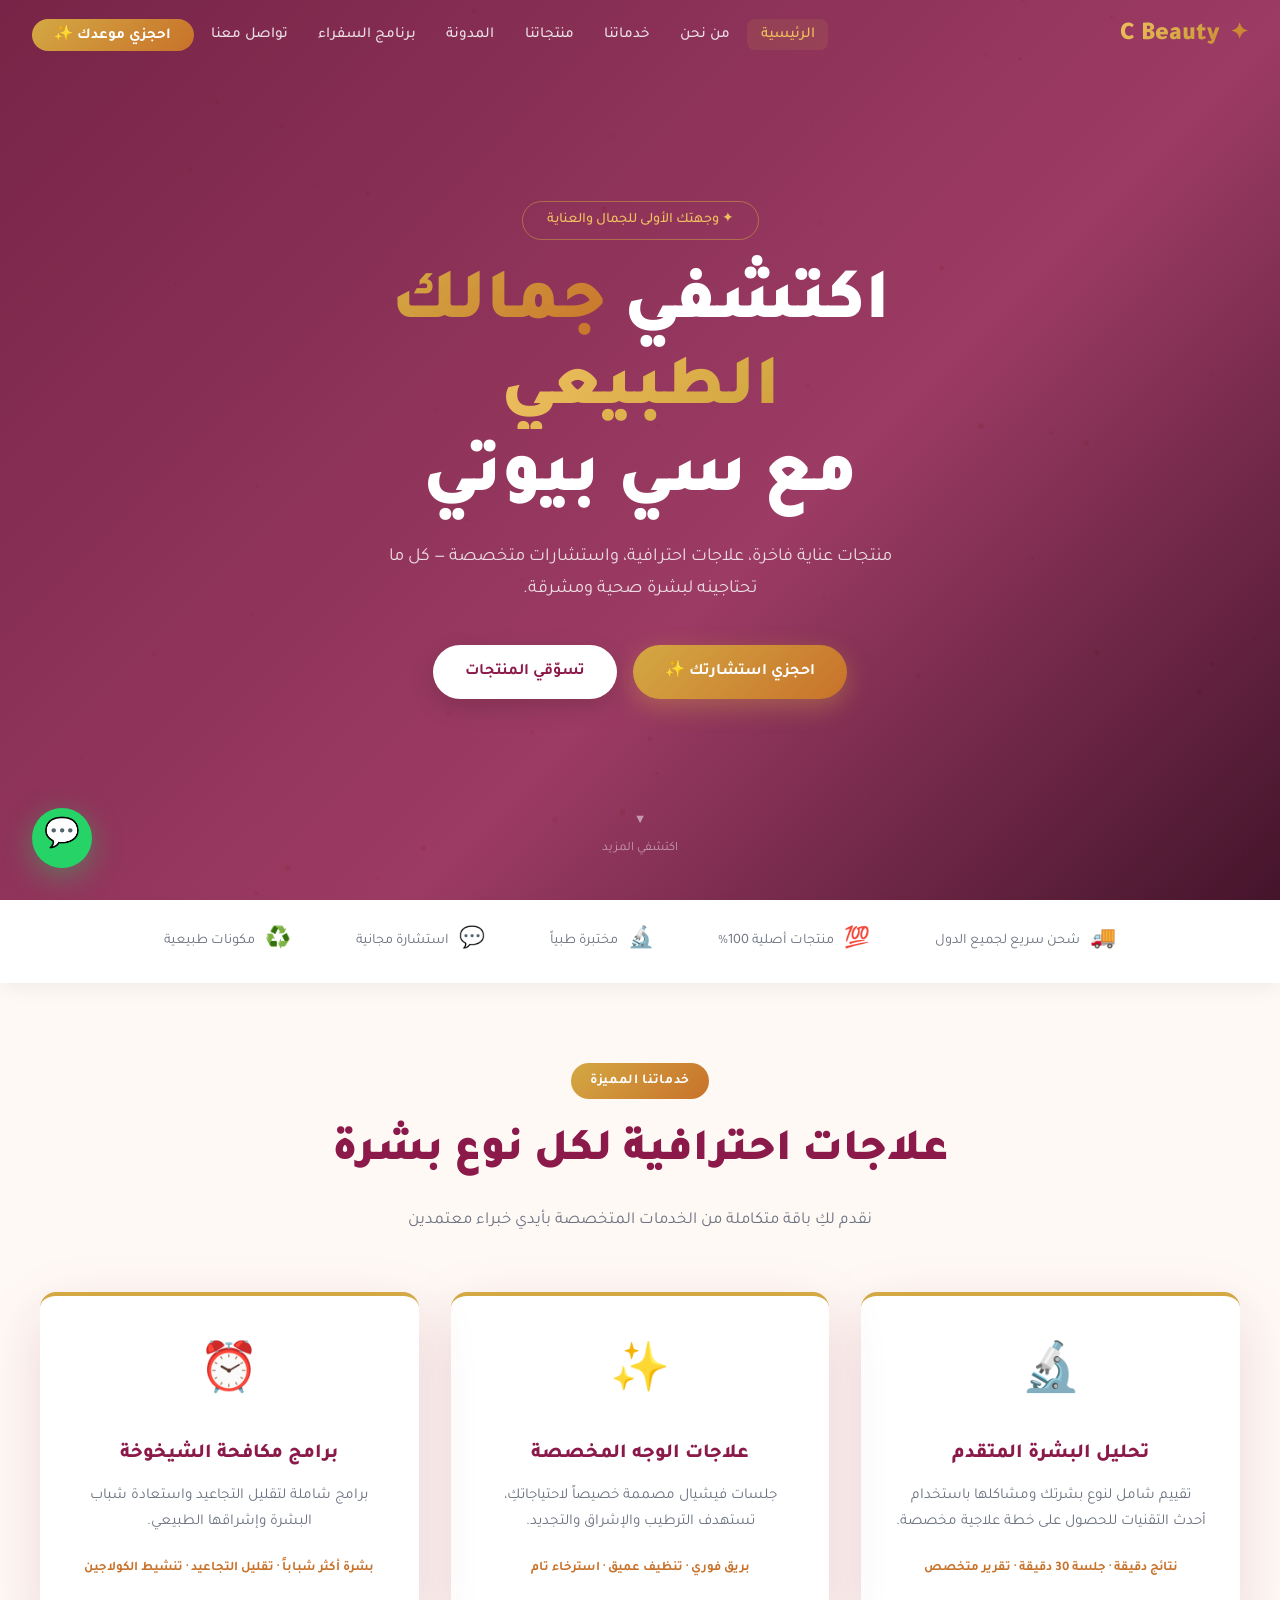
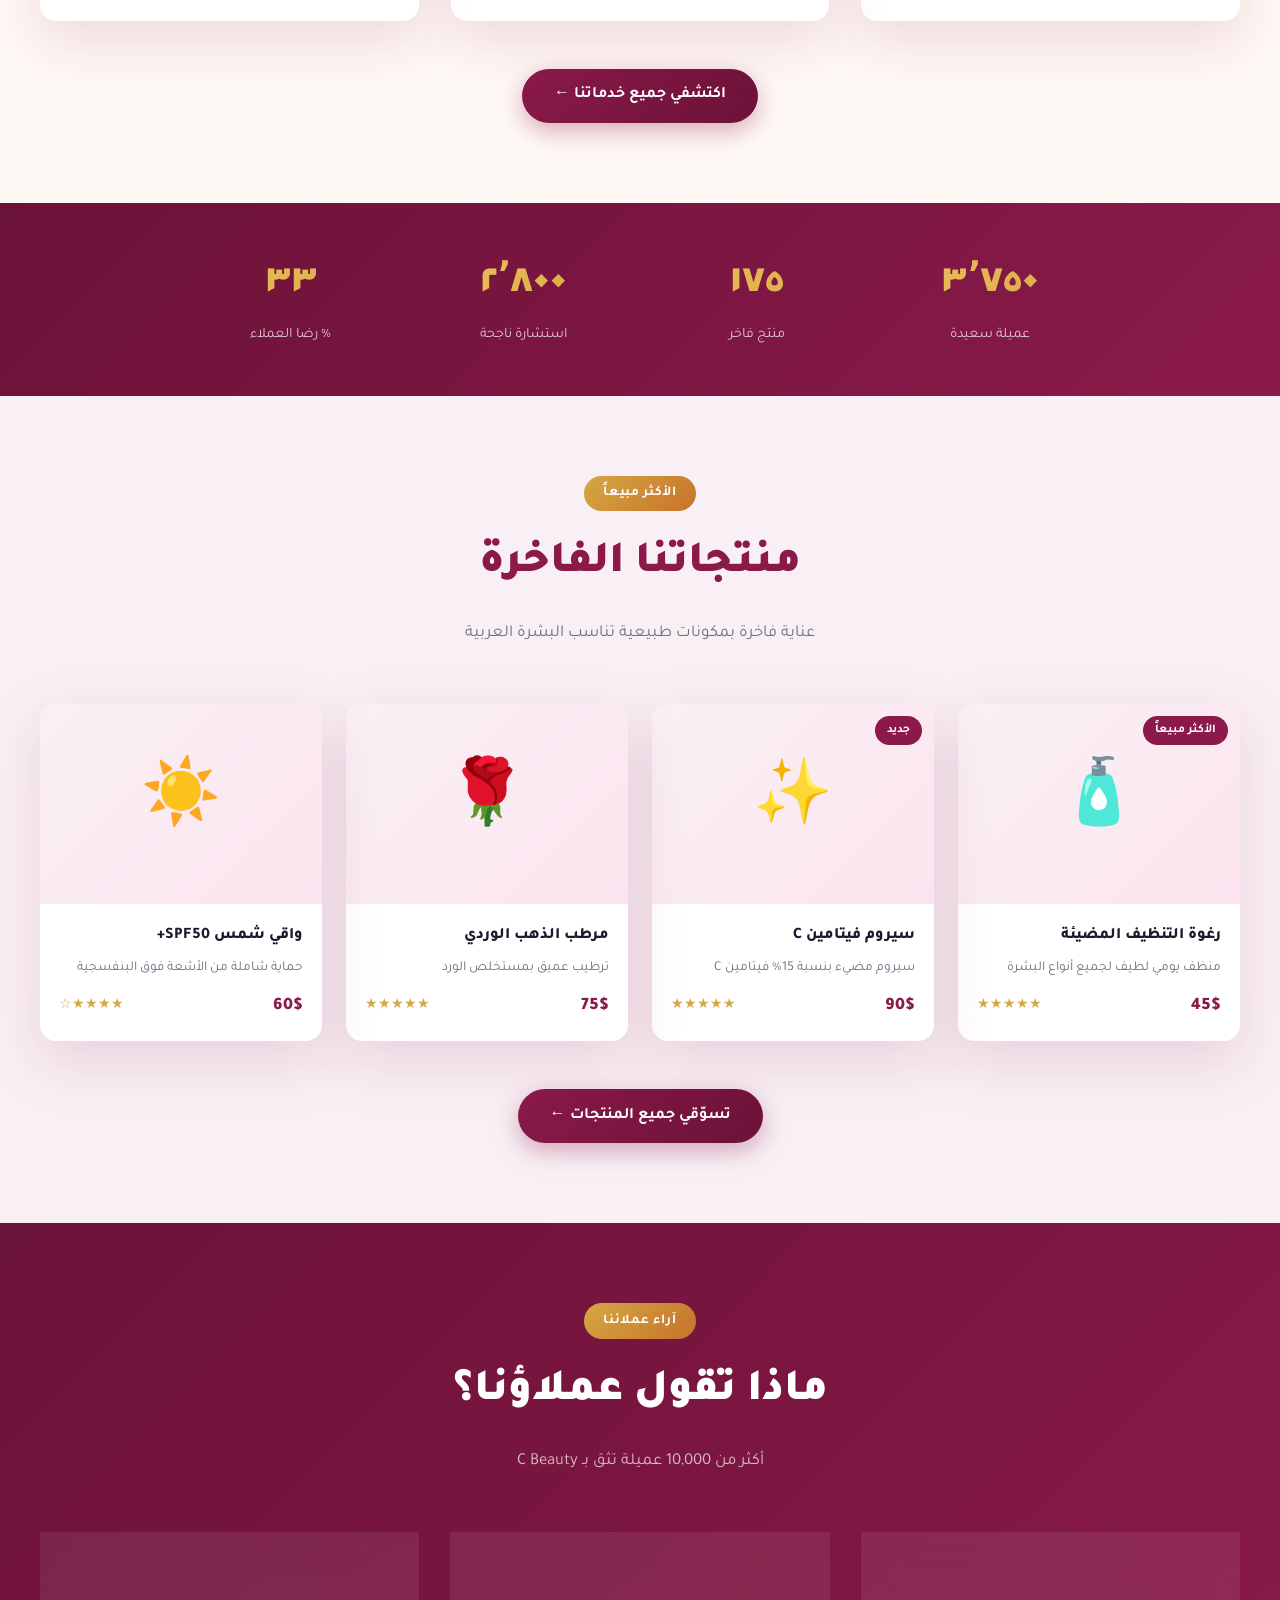
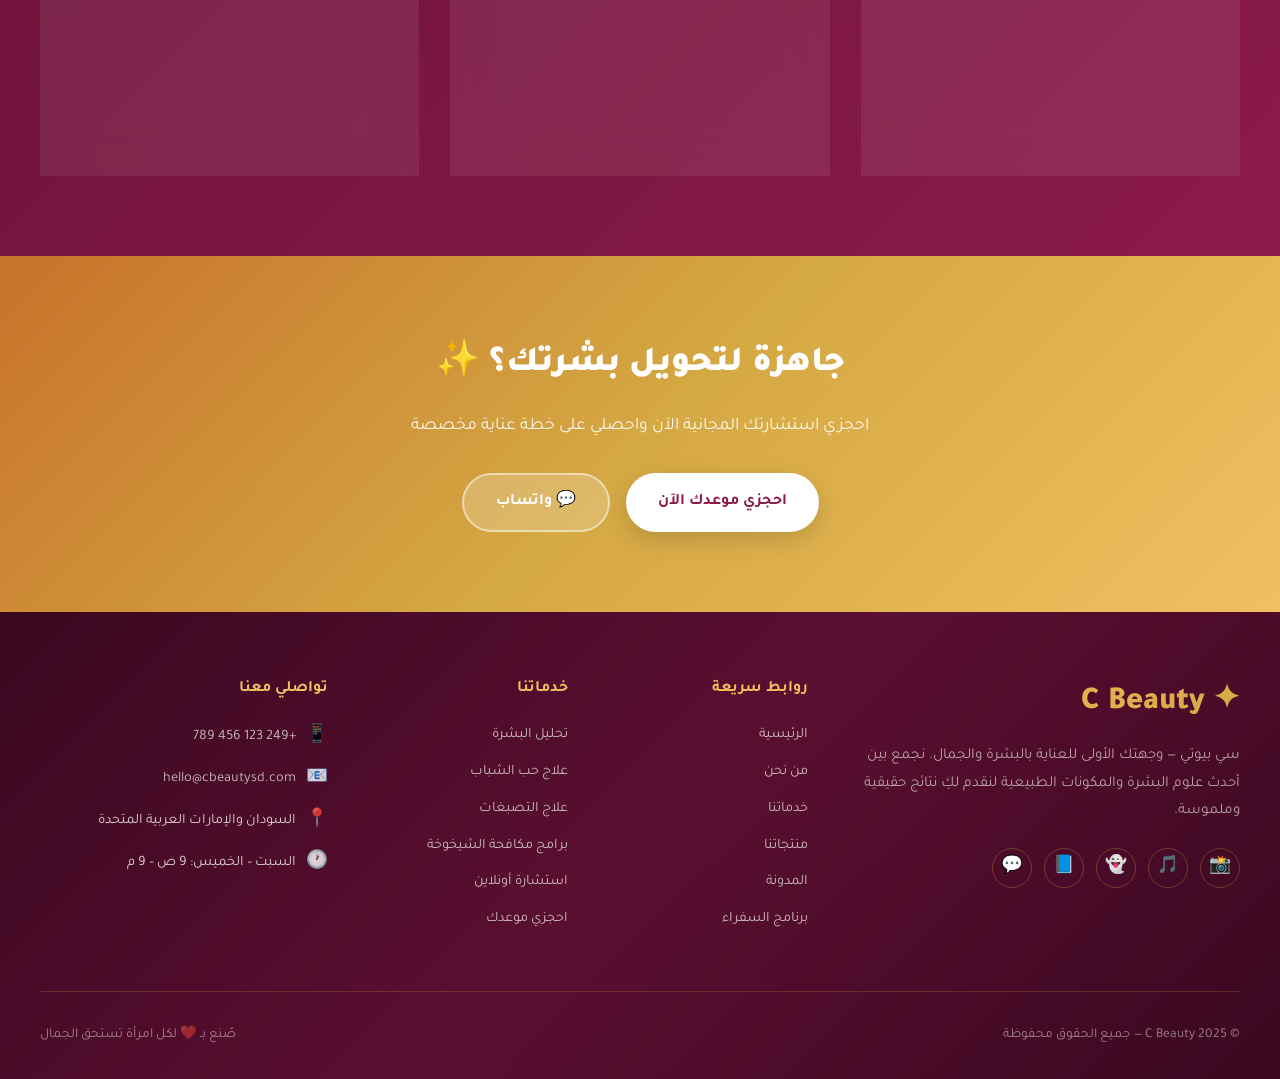
==== commit d38613ca: "feat: Build full multi-page C Beauty website (9 pages) - index.html: New homepage with canvas partic" ====
--- a/index.html
+++ b/index.html
@@ -1,1038 +1,323 @@
 <!DOCTYPE html>
 <html lang="ar" dir="rtl">
 <head>
-<meta charset="UTF-8">
-<meta name="viewport" content="width=device-width, initial-scale=1.0">
-<title>سي بيوتي – دليلك الأول نحو الجمال | C Beauty UAE Cosmetics</title>
-<meta name="description" content="سي بيوتي – وجهتك الأولى للتجميل والعناية بالبشرة. منتجات تجميل فاخرة، استشارات متخصصة، وعلاجات احترافية للبشرة.">
-<link rel="preconnect" href="https://fonts.googleapis.com">
-<link rel="preconnect" href="https://fonts.gstatic.com" crossorigin>
-<link href="https://fonts.googleapis.com/css2?family=Playfair+Display:wght@400;700&family=Inter:wght@300;400;500;600;700&family=Tajawal:wght@300;400;500;700;800&display=swap" rel="stylesheet">
-<style>
-:root{
-  --burgundy:#8B1A4A;
-  --burgundy-dark:#6B1238;
-  --burgundy-light:#A8235A;
-  --gold:#D4A843;
-  --gold2:#C8722A;
-  --gold-gradient:linear-gradient(135deg,#D4A843,#C8722A);
-  --brand-gradient:linear-gradient(135deg,#8B1A4A,#A8235A,#6B1238);
-  --hero-gradient:linear-gradient(135deg,#6B1238 0%,#8B1A4A 50%,#A8235A 100%);
-  --white:#fff;
-  --off-white:#FDF8F5;
-  --text-dark:#1a0a10;
-  --text-muted:#7a5565;
-  --glass:rgba(255,255,255,0.12);
-  --glass-border:rgba(255,255,255,0.22);
-  --shadow:0 8px 32px rgba(139,26,74,0.18);
-  --t:all 0.35s cubic-bezier(0.4,0,0.2,1);
-}
-*,*::before,*::after{box-sizing:border-box;margin:0;padding:0;}
-html{scroll-behavior:smooth;}
-body{font-family:'Tajawal',sans-serif;color:var(--text-dark);background:#fff;overflow-x:hidden;}
-h1,h2,h3,h4{font-family:'Tajawal',sans-serif;font-weight:700;}
-a{text-decoration:none;color:inherit;}
-img{max-width:100%;}
-ul{list-style:none;}
-.container{width:90%;max-width:1200px;margin:0 auto;}
-.section-title{text-align:center;margin-bottom:60px;}
-.section-title h2{font-size:clamp(1.8rem,4vw,2.6rem);color:var(--text-dark);margin-bottom:14px;font-weight:800;}
-.section-title h2 span{background:var(--brand-gradient);-webkit-background-clip:text;-webkit-text-fill-color:transparent;background-clip:text;}
-.section-title p{color:var(--text-muted);font-size:1.05rem;max-width:560px;margin:0 auto;font-weight:400;}
-.btn{display:inline-flex;align-items:center;gap:8px;padding:14px 32px;border-radius:50px;font-family:'Tajawal',sans-serif;font-weight:700;font-size:1rem;cursor:pointer;transition:var(--t);border:none;outline:none;}
-.btn-primary{background:var(--gold-gradient);color:#fff;box-shadow:0 4px 20px rgba(212,168,67,0.4);}
-.btn-primary:hover{transform:translateY(-3px);box-shadow:0 8px 30px rgba(212,168,67,0.55);}
-.btn-wine{background:var(--brand-gradient);color:#fff;box-shadow:0 4px 20px rgba(139,26,74,0.35);}
-.btn-wine:hover{transform:translateY(-3px);box-shadow:0 8px 30px rgba(139,26,74,0.5);}
-.btn-outline{background:transparent;color:#fff;border:2px solid rgba(255,255,255,0.7);}
-.btn-outline:hover{background:rgba(255,255,255,0.15);transform:translateY(-3px);}
-.fade-up{opacity:0;transform:translateY(40px);transition:opacity 0.7s ease,transform 0.7s ease;}
-.fade-up.visible{opacity:1;transform:translateY(0);}
-
-/* ===== NAVBAR ===== */
-#navbar{position:fixed;top:0;right:0;width:100%;z-index:1000;padding:16px 0;transition:var(--t);}
-#navbar.scrolled{background:rgba(255,255,255,0.97);box-shadow:0 4px 24px rgba(139,26,74,0.12);padding:10px 0;}
-#navbar.scrolled .logo-text{color:var(--burgundy);}
-#navbar.scrolled .nav-links a{color:var(--text-dark);}
-#navbar.scrolled .nav-links a:hover{color:var(--burgundy);}
-#navbar.scrolled .lang-btn{color:var(--burgundy);border-color:var(--burgundy);}
-.nav-inner{display:flex;align-items:center;justify-content:space-between;gap:16px;}
-.logo{display:flex;align-items:center;gap:10px;cursor:pointer;}
-.logo-icon svg{width:44px;height:44px;}
-.logo-text{font-family:'Playfair Display',serif;font-size:1.5rem;font-weight:700;color:#fff;transition:var(--t);letter-spacing:1px;}
-.logo-sub{font-size:0.6rem;letter-spacing:3px;opacity:0.8;display:block;text-align:center;margin-top:-4px;}
-.nav-links{display:flex;align-items:center;gap:24px;}
-.nav-links a{color:rgba(255,255,255,0.9);font-weight:500;font-size:0.95rem;transition:var(--t);position:relative;}
-.nav-links a::after{content:'';position:absolute;bottom:-4px;right:0;width:0;height:2px;background:var(--gold-gradient);transition:width 0.3s;}
-.nav-links a:hover::after,.nav-links a.active::after{width:100%;}
-.nav-actions{display:flex;align-items:center;gap:14px;}
-.lang-btn{background:transparent;border:1.5px solid rgba(255,255,255,0.6);color:#fff;padding:7px 16px;border-radius:20px;cursor:pointer;font-family:'Tajawal',sans-serif;font-weight:600;font-size:0.85rem;transition:var(--t);}
-.lang-btn:hover{background:rgba(255,255,255,0.15);}
-.cart-btn{position:relative;background:transparent;border:none;cursor:pointer;color:#fff;font-size:1.3rem;padding:6px;transition:var(--t);}
-.cart-btn:hover{transform:scale(1.1);}
-.cart-badge{position:absolute;top:-6px;left:-6px;background:var(--gold-gradient);color:#fff;font-size:0.65rem;font-weight:700;width:18px;height:18px;border-radius:50%;display:flex;align-items:center;justify-content:center;}
-.hamburger{display:none;flex-direction:column;gap:5px;background:none;border:none;cursor:pointer;padding:4px;}
-.hamburger span{display:block;width:24px;height:2px;background:#fff;border-radius:2px;transition:var(--t);}
-.mobile-menu{display:none;position:fixed;inset:0;background:rgba(107,18,56,0.97);z-index:999;flex-direction:column;align-items:center;justify-content:center;gap:24px;}
-.mobile-menu.open{display:flex;}
-.mobile-menu a{color:#fff;font-size:1.4rem;font-weight:700;transition:var(--t);}
-.mobile-menu a:hover{color:var(--gold);}
-.mobile-close{position:absolute;top:24px;left:24px;background:none;border:none;color:#fff;font-size:1.8rem;cursor:pointer;}
-
-/* ===== HERO ===== */
-#hero{
-  position:relative;min-height:100vh;display:flex;align-items:center;
-  background:var(--hero-gradient);overflow:hidden;
-}
-#hero::before{
-  content:'';position:absolute;inset:0;
-  background:radial-gradient(ellipse at 30% 50%,rgba(212,168,67,0.08) 0%,transparent 60%),
-             radial-gradient(ellipse at 80% 20%,rgba(255,255,255,0.05) 0%,transparent 50%);
-}
-#hero-canvas{position:absolute;inset:0;width:100%;height:100%;}
-.hero-content{position:relative;z-index:2;max-width:700px;padding:120px 0 80px;}
-.hero-badge{display:inline-flex;align-items:center;gap:8px;background:rgba(255,255,255,0.12);backdrop-filter:blur(10px);border:1px solid rgba(255,255,255,0.25);color:#fff;padding:8px 20px;border-radius:30px;font-size:0.85rem;font-weight:600;margin-bottom:28px;letter-spacing:1px;}
-.hero-badge .dot{width:8px;height:8px;border-radius:50%;background:var(--gold-gradient);animation:pulse 2s infinite;}
-@keyframes pulse{0%,100%{transform:scale(1);opacity:1}50%{transform:scale(1.4);opacity:0.7}}
-.hero-content h1{font-size:clamp(2.2rem,5vw,3.8rem);color:#fff;line-height:1.2;margin-bottom:20px;font-weight:800;}
-.hero-content h1 .highlight{background:var(--gold-gradient);-webkit-background-clip:text;-webkit-text-fill-color:transparent;background-clip:text;}
-.hero-content p{font-size:1.15rem;color:rgba(255,255,255,0.85);margin-bottom:36px;line-height:1.8;max-width:560px;font-weight:400;}
-.hero-btns{display:flex;gap:16px;flex-wrap:wrap;}
-.hero-stats{display:flex;gap:40px;margin-top:60px;padding-top:40px;border-top:1px solid rgba(255,255,255,0.15);}
-.hero-stat .num{font-size:2rem;font-weight:800;color:#fff;}
-.hero-stat .num span{background:var(--gold-gradient);-webkit-background-clip:text;-webkit-text-fill-color:transparent;background-clip:text;}
-.hero-stat .lbl{color:rgba(255,255,255,0.65);font-size:0.85rem;margin-top:2px;}
-.scroll-indicator{position:absolute;bottom:40px;left:50%;transform:translateX(-50%);display:flex;flex-direction:column;align-items:center;gap:8px;color:rgba(255,255,255,0.5);font-size:0.8rem;}
-.scroll-indicator .arrow{width:24px;height:24px;border-right:2px solid rgba(255,255,255,0.4);border-bottom:2px solid rgba(255,255,255,0.4);transform:rotate(45deg);animation:bounce 1.5s infinite;}
-@keyframes bounce{0%,100%{transform:rotate(45deg) translateY(0)}50%{transform:rotate(45deg) translateY(6px)}}
-
-/* ===== ABOUT ===== */
-#about{padding:100px 0;background:var(--off-white);}
-.about-grid{display:grid;grid-template-columns:1fr 1fr;gap:80px;align-items:center;}
-.about-visual{position:relative;}
-.about-img-wrap{border-radius:24px;overflow:hidden;box-shadow:0 24px 60px rgba(139,26,74,0.2);}
-.about-img-main{width:100%;height:480px;object-fit:cover;display:block;background:linear-gradient(135deg,var(--burgundy),var(--burgundy-light));display:flex;align-items:center;justify-content:center;font-size:5rem;}
-.about-badge-card{position:absolute;bottom:-24px;right:-24px;background:#fff;border-radius:16px;padding:20px 24px;box-shadow:0 12px 40px rgba(139,26,74,0.15);min-width:180px;}
-.about-badge-card .icon{font-size:2rem;margin-bottom:8px;}
-.about-badge-card .val{font-size:1.8rem;font-weight:800;color:var(--burgundy);}
-.about-badge-card .lbl{font-size:0.8rem;color:var(--text-muted);}
-.about-tag{display:inline-block;background:rgba(139,26,74,0.08);color:var(--burgundy);padding:6px 16px;border-radius:20px;font-size:0.85rem;font-weight:600;margin-bottom:16px;letter-spacing:1px;}
-.about-content h2{font-size:clamp(1.8rem,3vw,2.4rem);color:var(--text-dark);margin-bottom:16px;}
-.about-content p{color:var(--text-muted);line-height:1.9;margin-bottom:16px;font-size:1.02rem;}
-.about-features{display:flex;flex-direction:column;gap:14px;margin:24px 0;}
-.about-feat{display:flex;align-items:center;gap:12px;color:var(--text-dark);font-weight:500;}
-.about-feat .check{width:28px;height:28px;border-radius:50%;background:rgba(139,26,74,0.1);display:flex;align-items:center;justify-content:center;color:var(--burgundy);font-size:0.85rem;flex-shrink:0;}
-.stats-row{display:grid;grid-template-columns:repeat(4,1fr);gap:20px;margin-top:80px;}
-.stat-box{background:#fff;border-radius:20px;padding:28px 20px;text-align:center;box-shadow:0 4px 24px rgba(139,26,74,0.08);border:1px solid rgba(139,26,74,0.08);transition:var(--t);}
-.stat-box:hover{transform:translateY(-6px);box-shadow:0 12px 40px rgba(139,26,74,0.15);}
-.stat-box .num{font-size:2.2rem;font-weight:800;background:var(--brand-gradient);-webkit-background-clip:text;-webkit-text-fill-color:transparent;background-clip:text;}
-.stat-box .unit{font-size:1.2rem;font-weight:700;display:inline;}
-.stat-box .lbl{color:var(--text-muted);font-size:0.85rem;margin-top:6px;}
-
-/* ===== SERVICES ===== */
-#services{padding:100px 0;background:#fff;}
-.services-grid{display:grid;grid-template-columns:repeat(auto-fill,minmax(280px,1fr));gap:24px;}
-.service-card{background:#fff;border:1px solid rgba(139,26,74,0.1);border-radius:20px;padding:32px 28px;transition:var(--t);position:relative;overflow:hidden;cursor:pointer;}
-.service-card::before{content:'';position:absolute;top:0;right:0;width:0;height:3px;background:var(--brand-gradient);transition:width 0.5s;}
-.service-card:hover::before{width:100%;}
-.service-card:hover{transform:translateY(-8px);box-shadow:0 20px 50px rgba(139,26,74,0.12);border-color:rgba(139,26,74,0.2);}
-.service-icon{font-size:2.5rem;margin-bottom:18px;display:block;filter:none;}
-.service-card h3{font-size:1.15rem;color:var(--text-dark);margin-bottom:10px;font-weight:700;}
-.service-card p{color:var(--text-muted);font-size:0.9rem;line-height:1.7;margin-bottom:16px;}
-.service-benefits{display:flex;flex-wrap:wrap;gap:6px;margin-bottom:20px;}
-.benefit-tag{background:rgba(139,26,74,0.07);color:var(--burgundy);padding:4px 10px;border-radius:12px;font-size:0.78rem;font-weight:600;}
-.service-link{color:var(--burgundy);font-weight:700;font-size:0.9rem;display:inline-flex;align-items:center;gap:6px;transition:var(--t);}
-.service-link:hover{gap:10px;}
-
-/* ===== PRODUCTS ===== */
-#products{padding:100px 0;background:var(--off-white);}
-.filter-tabs{display:flex;gap:10px;flex-wrap:wrap;justify-content:center;margin-bottom:48px;}
-.filter-tab{padding:10px 22px;border-radius:30px;border:1.5px solid rgba(139,26,74,0.2);background:transparent;color:var(--text-muted);font-family:'Tajawal',sans-serif;font-weight:600;font-size:0.9rem;cursor:pointer;transition:var(--t);}
-.filter-tab.active,.filter-tab:hover{background:var(--brand-gradient);color:#fff;border-color:transparent;box-shadow:0 4px 16px rgba(139,26,74,0.25);}
-.products-grid{display:grid;grid-template-columns:repeat(auto-fill,minmax(260px,1fr));gap:24px;}
-.product-card{background:#fff;border-radius:20px;overflow:hidden;box-shadow:0 4px 20px rgba(139,26,74,0.07);transition:var(--t);border:1px solid rgba(139,26,74,0.06);}
-.product-card:hover{transform:translateY(-8px);box-shadow:0 20px 50px rgba(139,26,74,0.15);}
-.product-card.hidden{display:none;}
-.product-img{height:220px;display:flex;align-items:center;justify-content:center;font-size:4rem;position:relative;overflow:hidden;}
-.product-img-bg{width:100%;height:100%;display:flex;align-items:center;justify-content:center;font-size:4rem;}
-.product-actions-hover{position:absolute;bottom:-50px;left:0;right:0;display:flex;gap:8px;justify-content:center;padding:12px;transition:bottom 0.3s;background:linear-gradient(to top,rgba(107,18,56,0.5),transparent);}
-.product-card:hover .product-actions-hover{bottom:0;}
-.pa-btn{padding:8px 16px;border-radius:20px;background:rgba(255,255,255,0.95);color:var(--burgundy);font-size:0.8rem;font-weight:700;cursor:pointer;border:none;transition:var(--t);font-family:'Tajawal',sans-serif;}
-.pa-btn:hover{background:var(--burgundy);color:#fff;}
-.wishlist-btn{position:absolute;top:14px;left:14px;background:#fff;border:none;border-radius:50%;width:36px;height:36px;display:flex;align-items:center;justify-content:center;cursor:pointer;font-size:1.1rem;box-shadow:0 2px 10px rgba(0,0,0,0.1);transition:var(--t);}
-.wishlist-btn:hover,.wishlist-btn.active{color:var(--burgundy);transform:scale(1.15);}
-.product-info{padding:20px;}
-.product-cat{font-size:0.75rem;color:var(--gold2);font-weight:700;text-transform:uppercase;letter-spacing:1px;margin-bottom:6px;}
-.product-name{font-size:1rem;font-weight:700;color:var(--text-dark);margin-bottom:6px;}
-.product-desc{font-size:0.85rem;color:var(--text-muted);margin-bottom:12px;line-height:1.6;}
-.product-footer{display:flex;align-items:center;justify-content:space-between;}
-.product-price{font-size:1.2rem;font-weight:800;color:var(--burgundy);}
-.product-rating{color:var(--gold);font-size:0.85rem;}
-.add-cart-btn{background:var(--brand-gradient);color:#fff;border:none;border-radius:20px;padding:8px 18px;font-family:'Tajawal',sans-serif;font-weight:700;font-size:0.85rem;cursor:pointer;transition:var(--t);}
-.add-cart-btn:hover{opacity:0.85;transform:scale(1.05);}
-
-/* ===== EDUCATION ===== */
-#education{padding:100px 0;background:#fff;}
-.edu-grid{display:grid;grid-template-columns:repeat(3,1fr);gap:28px;}
-.edu-card{background:#fff;border-radius:20px;overflow:hidden;box-shadow:0 4px 24px rgba(139,26,74,0.08);transition:var(--t);border:1px solid rgba(139,26,74,0.07);}
-.edu-card:hover{transform:translateY(-8px);box-shadow:0 20px 50px rgba(139,26,74,0.14);}
-.edu-img{height:200px;display:flex;align-items:center;justify-content:center;font-size:4rem;}
-.edu-body{padding:24px;}
-.edu-meta{display:flex;align-items:center;gap:12px;margin-bottom:12px;}
-.edu-cat{background:rgba(139,26,74,0.08);color:var(--burgundy);padding:4px 12px;border-radius:12px;font-size:0.78rem;font-weight:700;}
-.edu-time{color:var(--text-muted);font-size:0.8rem;}
-.edu-card h3{font-size:1.05rem;font-weight:700;color:var(--text-dark);margin-bottom:10px;line-height:1.5;}
-.edu-card p{color:var(--text-muted);font-size:0.88rem;line-height:1.7;margin-bottom:16px;}
-.edu-link{color:var(--burgundy);font-weight:700;font-size:0.9rem;display:inline-flex;align-items:center;gap:6px;}
-
-/* ===== BEFORE/AFTER ===== */
-#before-after{padding:100px 0;background:var(--off-white);}
-.ba-grid{display:grid;grid-template-columns:repeat(3,1fr);gap:28px;}
-.ba-card{border-radius:20px;overflow:hidden;box-shadow:0 8px 32px rgba(139,26,74,0.12);position:relative;cursor:pointer;}
-.ba-inner{position:relative;height:300px;overflow:hidden;}
-.ba-before,.ba-after{position:absolute;inset:0;display:flex;align-items:center;justify-content:center;font-size:5rem;transition:clip-path 0.6s ease;}
-.ba-before{background:linear-gradient(135deg,#e8d5de,#f5e6ec);clip-path:inset(0 50% 0 0);}
-.ba-after{background:linear-gradient(135deg,var(--burgundy-light),var(--burgundy));clip-path:inset(0 0 0 50%);}
-.ba-card:hover .ba-before{clip-path:inset(0 100% 0 0);}
-.ba-card:hover .ba-after{clip-path:inset(0 0 0 0);}
-.ba-label{position:absolute;bottom:0;left:0;right:0;background:linear-gradient(to top,rgba(107,18,56,0.9),transparent);color:#fff;padding:20px 20px 16px;text-align:center;}
-.ba-label h4{font-size:1rem;font-weight:700;margin-bottom:4px;}
-.ba-label p{font-size:0.8rem;opacity:0.85;}
-.ba-info{background:#fff;padding:20px;text-align:center;}
-.ba-info .quote{font-size:0.88rem;color:var(--text-muted);font-style:italic;line-height:1.7;}
-
-/* ===== TESTIMONIALS ===== */
-#testimonials{padding:100px 0;background:var(--hero-gradient);position:relative;overflow:hidden;}
-#testimonials::before{content:'';position:absolute;inset:0;background:radial-gradient(ellipse at 50% 0%,rgba(212,168,67,0.1),transparent 60%);}
-#testimonials .section-title h2{color:#fff;}
-#testimonials .section-title h2 span{background:var(--gold-gradient);-webkit-background-clip:text;-webkit-text-fill-color:transparent;background-clip:text;}
-#testimonials .section-title p{color:rgba(255,255,255,0.7);}
-.testi-carousel{position:relative;overflow:hidden;}
-.testi-track{display:flex;gap:24px;transition:transform 0.5s ease;}
-.testi-card{background:rgba(255,255,255,0.1);backdrop-filter:blur(12px);border:1px solid rgba(255,255,255,0.15);border-radius:20px;padding:32px;min-width:calc(33.333% - 16px);flex-shrink:0;}
-.testi-stars{color:var(--gold);font-size:1.1rem;margin-bottom:16px;}
-.testi-text{color:rgba(255,255,255,0.9);line-height:1.8;font-size:0.95rem;margin-bottom:20px;font-style:italic;}
-.testi-author{display:flex;align-items:center;gap:12px;}
-.testi-avatar{width:46px;height:46px;border-radius:50%;background:var(--gold-gradient);display:flex;align-items:center;justify-content:center;font-size:1.2rem;font-weight:700;color:#fff;flex-shrink:0;}
-.testi-name{color:#fff;font-weight:700;font-size:0.95rem;}
-.testi-date{color:rgba(255,255,255,0.5);font-size:0.8rem;}
-.testi-controls{display:flex;align-items:center;justify-content:center;gap:16px;margin-top:40px;}
-.testi-btn{background:rgba(255,255,255,0.15);border:1px solid rgba(255,255,255,0.25);color:#fff;width:44px;height:44px;border-radius:50%;font-size:1.1rem;cursor:pointer;transition:var(--t);display:flex;align-items:center;justify-content:center;}
-.testi-btn:hover{background:rgba(255,255,255,0.3);}
-.testi-dots{display:flex;gap:8px;}
-.testi-dot{width:8px;height:8px;border-radius:50%;background:rgba(255,255,255,0.3);cursor:pointer;transition:var(--t);}
-.testi-dot.active{background:var(--gold);width:24px;border-radius:4px;}
-
-/* ===== AMBASSADOR ===== */
-#ambassador{padding:100px 0;background:#fff;}
-.amb-header{text-align:center;margin-bottom:60px;}
-.amb-grid{display:grid;grid-template-columns:repeat(4,1fr);gap:24px;margin-bottom:60px;}
-.amb-card{text-align:center;padding:36px 24px;background:var(--off-white);border-radius:20px;border:1px solid rgba(139,26,74,0.08);transition:var(--t);}
-.amb-card:hover{transform:translateY(-8px);box-shadow:0 16px 40px rgba(139,26,74,0.1);background:#fff;}
-.amb-icon{font-size:2.5rem;margin-bottom:16px;display:block;}
-.amb-card h3{font-size:1.05rem;font-weight:700;color:var(--text-dark);margin-bottom:10px;}
-.amb-card p{color:var(--text-muted);font-size:0.88rem;line-height:1.7;}
-.amb-form-wrap{background:linear-gradient(135deg,rgba(139,26,74,0.04),rgba(212,168,67,0.04));border:1px solid rgba(139,26,74,0.1);border-radius:24px;padding:48px;max-width:700px;margin:0 auto;}
-.amb-form-wrap h3{text-align:center;font-size:1.6rem;color:var(--text-dark);margin-bottom:8px;}
-.amb-form-wrap p{text-align:center;color:var(--text-muted);margin-bottom:32px;}
-.form-grid{display:grid;grid-template-columns:1fr 1fr;gap:16px;}
-.form-field{display:flex;flex-direction:column;gap:7px;}
-.form-field label{font-size:0.85rem;font-weight:700;color:var(--text-dark);text-transform:uppercase;letter-spacing:1px;}
-.form-field input,.form-field select,.form-field textarea{padding:13px 16px;border:1.5px solid rgba(139,26,74,0.15);border-radius:12px;font-family:'Tajawal',sans-serif;font-size:0.95rem;outline:none;transition:var(--t);background:#fff;color:var(--text-dark);}
-.form-field input:focus,.form-field select:focus,.form-field textarea:focus{border-color:var(--burgundy);box-shadow:0 0 0 3px rgba(139,26,74,0.08);}
-.form-field.full{grid-column:1/-1;}
-.form-field textarea{resize:vertical;min-height:90px;}
-.submit-btn{width:100%;margin-top:8px;}
-
-/* ===== BOOKING ===== */
-#booking{padding:100px 0;background:var(--off-white);}
-.booking-wrap{display:grid;grid-template-columns:1fr 1fr;gap:60px;align-items:start;}
-.booking-info h3{font-size:1.8rem;font-weight:800;color:var(--text-dark);margin-bottom:16px;}
-.booking-info p{color:var(--text-muted);line-height:1.8;margin-bottom:32px;}
-.booking-features{display:flex;flex-direction:column;gap:16px;}
-.book-feat{display:flex;align-items:center;gap:14px;padding:16px 20px;background:#fff;border-radius:14px;border:1px solid rgba(139,26,74,0.08);}
-.book-feat-icon{font-size:1.5rem;flex-shrink:0;}
-.book-feat-text{font-weight:600;color:var(--text-dark);font-size:0.95rem;}
-.booking-form-card{background:#fff;border-radius:24px;padding:40px;box-shadow:0 8px 40px rgba(139,26,74,0.1);}
-.booking-form-card h3{font-size:1.3rem;font-weight:700;color:var(--text-dark);margin-bottom:28px;text-align:center;}
-.slots-grid{display:grid;grid-template-columns:repeat(3,1fr);gap:10px;margin-top:8px;}
-.time-slot{padding:10px;border:1.5px solid rgba(139,26,74,0.15);border-radius:10px;text-align:center;cursor:pointer;font-family:'Tajawal',sans-serif;font-size:0.85rem;font-weight:600;background:transparent;color:var(--text-dark);transition:var(--t);}
-.time-slot:hover,.time-slot.selected{background:var(--brand-gradient);color:#fff;border-color:transparent;}
-.whatsapp-toggle{display:flex;align-items:center;gap:12px;padding:14px 16px;background:rgba(37,211,102,0.08);border:1px solid rgba(37,211,102,0.2);border-radius:12px;cursor:pointer;}
-.toggle-switch{width:44px;height:24px;background:#ddd;border-radius:12px;position:relative;transition:var(--t);}
-.toggle-switch.on{background:#25D366;}
-.toggle-switch::after{content:'';position:absolute;width:20px;height:20px;border-radius:50%;background:#fff;top:2px;right:2px;transition:var(--t);box-shadow:0 1px 4px rgba(0,0,0,0.2);}
-.toggle-switch.on::after{right:22px;}
-.success-msg{background:rgba(139,26,74,0.08);border:1px solid rgba(139,26,74,0.2);color:var(--burgundy);padding:14px 18px;border-radius:12px;text-align:center;font-weight:600;display:none;margin-top:16px;}
-
-/* ===== CONTACT ===== */
-#contact{padding:100px 0;background:#fff;}
-.contact-grid{display:grid;grid-template-columns:1fr 1fr;gap:60px;}
-.contact-info h3{font-size:1.8rem;font-weight:800;color:var(--text-dark);margin-bottom:16px;}
-.contact-info p{color:var(--text-muted);line-height:1.8;margin-bottom:32px;}
-.contact-cards{display:flex;flex-direction:column;gap:16px;margin-bottom:32px;}
-.contact-card{display:flex;align-items:center;gap:16px;padding:18px 20px;border:1.5px solid rgba(139,26,74,0.1);border-radius:16px;transition:var(--t);cursor:pointer;text-decoration:none;color:inherit;}
-.contact-card:hover{border-color:var(--burgundy);background:rgba(139,26,74,0.03);transform:translateX(-6px);}
-.contact-icon{width:48px;height:48px;border-radius:14px;display:flex;align-items:center;justify-content:center;font-size:1.3rem;flex-shrink:0;}
-.contact-icon.wa{background:rgba(37,211,102,0.1);color:#25D366;}
-.contact-icon.em{background:rgba(139,26,74,0.1);color:var(--burgundy);}
-.contact-icon.ph{background:rgba(212,168,67,0.1);color:var(--gold2);}
-.contact-card-text .title{font-weight:700;color:var(--text-dark);font-size:0.9rem;}
-.contact-card-text .val{color:var(--text-muted);font-size:0.88rem;margin-top:2px;}
-.social-row{display:flex;gap:12px;}
-.social-icon{width:42px;height:42px;border-radius:12px;background:var(--off-white);border:1px solid rgba(139,26,74,0.1);display:flex;align-items:center;justify-content:center;font-size:1.1rem;transition:var(--t);cursor:pointer;}
-.social-icon:hover{background:var(--brand-gradient);border-color:transparent;transform:translateY(-3px);}
-.contact-form-card{background:var(--off-white);border-radius:24px;padding:40px;}
-.contact-form-card h3{font-size:1.3rem;font-weight:700;color:var(--text-dark);margin-bottom:28px;}
-
-/* ===== FOOTER ===== */
-#footer{background:var(--text-dark);color:rgba(255,255,255,0.8);padding:80px 0 0;}
-.footer-grid{display:grid;grid-template-columns:1.5fr 1fr 1fr 1fr;gap:48px;margin-bottom:60px;}
-.footer-brand .logo{margin-bottom:16px;}
-.footer-brand .logo-text{color:#fff;}
-.footer-brand p{color:rgba(255,255,255,0.55);font-size:0.9rem;line-height:1.8;margin-bottom:20px;}
-.footer-social{display:flex;gap:10px;}
-.footer-social a{width:36px;height:36px;border-radius:10px;background:rgba(255,255,255,0.08);display:flex;align-items:center;justify-content:center;color:rgba(255,255,255,0.6);font-size:1rem;transition:var(--t);}
-.footer-social a:hover{background:var(--brand-gradient);color:#fff;}
-.footer-col h4{color:#fff;font-size:1rem;font-weight:700;margin-bottom:20px;}
-.footer-col ul{display:flex;flex-direction:column;gap:10px;}
-.footer-col ul a{color:rgba(255,255,255,0.55);font-size:0.9rem;transition:var(--t);}
-.footer-col ul a:hover{color:var(--gold);}
-.newsletter-input{display:flex;gap:10px;margin-top:16px;}
-.newsletter-input input{flex:1;padding:11px 16px;border-radius:10px;border:1px solid rgba(255,255,255,0.1);background:rgba(255,255,255,0.07);color:#fff;font-family:'Tajawal',sans-serif;font-size:0.9rem;outline:none;}
-.newsletter-input input::placeholder{color:rgba(255,255,255,0.35);}
-.newsletter-input button{padding:11px 18px;background:var(--brand-gradient);border:none;border-radius:10px;color:#fff;font-family:'Tajawal',sans-serif;font-weight:700;cursor:pointer;white-space:nowrap;transition:var(--t);}
-.newsletter-input button:hover{opacity:0.85;}
-.footer-bottom{border-top:1px solid rgba(255,255,255,0.08);padding:24px 0;display:flex;justify-content:space-between;align-items:center;flex-wrap:wrap;gap:12px;}
-.footer-bottom p{color:rgba(255,255,255,0.4);font-size:0.85rem;}
-.footer-bottom .gold{color:var(--gold);}
-
-/* ===== RESPONSIVE ===== */
-@media(max-width:1024px){
-  .about-grid,.booking-wrap,.contact-grid{grid-template-columns:1fr;gap:40px;}
-  .edu-grid,.ba-grid{grid-template-columns:1fr 1fr;}
-  .amb-grid{grid-template-columns:1fr 1fr;}
-  .footer-grid{grid-template-columns:1fr 1fr;gap:32px;}
-  .hero-stats{gap:24px;}
-  .stats-row{grid-template-columns:repeat(2,1fr);}
-}
-@media(max-width:768px){
-  .nav-links{display:none;}
-  .hamburger{display:flex;}
-  .hamburger span{background:var(--burgundy);}
-  #navbar:not(.scrolled) .hamburger span{background:#fff;}
-  .edu-grid,.ba-grid{grid-template-columns:1fr;}
-  .amb-grid{grid-template-columns:1fr 1fr;}
-  .form-grid{grid-template-columns:1fr;}
-  .hero-stats{flex-wrap:wrap;gap:20px;}
-  .stats-row{grid-template-columns:repeat(2,1fr);}
-  .testi-card{min-width:calc(100% - 0px);}
-  .footer-grid{grid-template-columns:1fr;}
-  .footer-bottom{flex-direction:column;text-align:center;}
-  .amb-form-wrap{padding:28px 20px;}
-  .booking-form-card{padding:24px 20px;}
-}
-@media(max-width:480px){
-  .hero-btns{flex-direction:column;}
-  .btn{width:100%;justify-content:center;}
-  .amb-grid{grid-template-columns:1fr;}
-  .stats-row{grid-template-columns:repeat(2,1fr);}
-}
-</style>
+  <meta charset="UTF-8" />
+  <meta name="viewport" content="width=device-width, initial-scale=1.0" />
+  <title>C Beauty — اكتشفي جمالك الطبيعي</title>
+  <meta name="description" content="C Beauty - وجهتك الأولى للعناية بالبشرة والجمال في السودان ودول الخليج." />
+  <link rel="stylesheet" href="css/style.css" />
+  <style>
+    .cb-hero {
+      min-height: 100vh;
+      position: relative;
+      display: flex;
+      align-items: center;
+      justify-content: center;
+      overflow: hidden;
+    }
+    #hero-canvas { position: absolute; inset: 0; width: 100%; height: 100%; }
+    .cb-hero-overlay {
+      position: absolute; inset: 0;
+      background: linear-gradient(135deg, rgba(107,18,56,0.92) 0%, rgba(139,26,74,0.85) 60%, rgba(58,8,32,0.95) 100%);
+    }
+    .cb-hero-content { position: relative; text-align: center; padding: 2rem; max-width: 800px; }
+    .cb-hero-tag {
+      display: inline-block;
+      border: 1px solid rgba(212,168,67,0.5);
+      color: var(--gold-light);
+      padding: 0.4rem 1.5rem; border-radius: 30px;
+      font-size: 0.9rem; font-weight: 500; margin-bottom: 1.5rem;
+    }
+    .cb-hero-content h1 {
+      font-size: clamp(2.2rem, 6vw, 4.5rem);
+      font-weight: 900; color: var(--white); line-height: 1.2; margin-bottom: 1.2rem;
+    }
+    .cb-hero-content h1 em {
+      font-style: normal;
+      background: linear-gradient(135deg, var(--gold-light), var(--gold), var(--gold-dark));
+      -webkit-background-clip: text; -webkit-text-fill-color: transparent; background-clip: text;
+    }
+    .cb-hero-content p { color: rgba(255,255,255,0.82); font-size: 1.15rem; margin-bottom: 2.5rem; max-width: 560px; margin-right: auto; margin-left: auto; }
+    .cb-hero-btns { display: flex; gap: 1rem; justify-content: center; flex-wrap: wrap; }
+    .cb-hero-scroll {
+      position: absolute; bottom: 2.5rem; left: 50%; transform: translateX(-50%);
+      display: flex; flex-direction: column; align-items: center; gap: 6px;
+      color: rgba(255,255,255,0.5); font-size: 0.8rem;
+      animation: bounce 2s infinite;
+    }
+    @keyframes bounce { 0%,100%{transform:translateX(-50%) translateY(0)} 50%{transform:translateX(-50%) translateY(-8px)} }
+
+    .cb-features-strip { background: var(--white); padding: 1.5rem 2rem; box-shadow: 0 4px 20px rgba(0,0,0,0.06); }
+    .cb-features-strip-inner {
+      max-width: 1000px; margin: 0 auto;
+      display: flex; justify-content: space-around; align-items: center; flex-wrap: wrap; gap: 1rem;
+    }
+    .cb-feature-item { display: flex; align-items: center; gap: 10px; font-size: 0.9rem; color: var(--text-gray); }
+    .cb-feature-item span { font-size: 1.3rem; }
+
+    .cb-services-grid { display: grid; grid-template-columns: repeat(3, 1fr); gap: 2rem; }
+    .cb-service-card {
+      background: var(--white); border-radius: var(--radius); padding: 2.5rem 2rem; text-align: center;
+      box-shadow: var(--shadow); transition: var(--transition); border-top: 4px solid var(--gold);
+    }
+    .cb-service-card:hover { transform: translateY(-10px); box-shadow: 0 30px 70px rgba(139,26,74,0.18); }
+    .cb-service-icon { font-size: 3rem; margin-bottom: 1.2rem; display: block; }
+    .cb-service-card h3 { font-size: 1.25rem; font-weight: 800; color: var(--burgundy); margin-bottom: 0.75rem; }
+    .cb-service-card p { color: var(--text-gray); font-size: 0.95rem; margin-bottom: 1.5rem; }
+    .cb-service-benefits { font-size: 0.82rem; color: var(--gold-dark); font-weight: 600; }
+
+    .cb-products-section { background: #f9f0f5; }
+    .cb-products-grid { display: grid; grid-template-columns: repeat(4, 1fr); gap: 1.5rem; }
+    .cb-product-card { background: var(--white); border-radius: var(--radius); overflow: hidden; box-shadow: var(--shadow); transition: var(--transition); }
+    .cb-product-card:hover { transform: translateY(-8px); box-shadow: 0 25px 60px rgba(139,26,74,0.2); }
+    .cb-product-img {
+      height: 200px; background: linear-gradient(135deg, #f9f0f5, #fce4ef);
+      display: flex; align-items: center; justify-content: center; font-size: 4rem; position: relative;
+    }
+    .cb-product-badge { position: absolute; top: 12px; right: 12px; background: var(--burgundy); color: var(--white); padding: 0.25rem 0.75rem; border-radius: 20px; font-size: 0.75rem; font-weight: 700; }
+    .cb-product-info { padding: 1.2rem; }
+    .cb-product-info h4 { font-size: 1rem; font-weight: 800; color: var(--text-dark); margin-bottom: 0.4rem; }
+    .cb-product-info p { color: var(--text-gray); font-size: 0.85rem; margin-bottom: 0.75rem; }
+    .cb-product-footer { display: flex; justify-content: space-between; align-items: center; }
+    .cb-product-price { font-size: 1.1rem; font-weight: 900; color: var(--burgundy); }
+    .cb-stars { color: var(--gold); font-size: 0.85rem; }
+
+    .cb-testimonials-section { background: linear-gradient(135deg, var(--burgundy-dark), var(--burgundy)); }
+    .cb-testimonials-section .cb-section-header h2 { color: var(--white); }
+    .cb-testimonials-section .cb-section-header p { color: rgba(255,255,255,0.7); }
+    .cb-testimonials-grid { display: grid; grid-template-columns: repeat(3, 1fr); gap: 2rem; }
+    .cb-testimonial-card {
+      background: rgba(255,255,255,0.08); backdrop-filter: blur(20px);
+      border: 1px solid rgba(212,168,67,0.2); border-radius: var(--radius); padding: 2rem; transition: var(--transition);
+    }
+    .cb-testimonial-card:hover { background: rgba(255,255,255,0.14); transform: translateY(-6px); }
+    .cb-testimonial-stars { color: var(--gold); font-size: 1.1rem; margin-bottom: 1rem; }
+    .cb-testimonial-card p { color: rgba(255,255,255,0.88); font-size: 0.95rem; line-height: 1.8; margin-bottom: 1.5rem; font-style: italic; }
+    .cb-testimonial-author { display: flex; align-items: center; gap: 12px; }
+    .cb-author-avatar {
+      width: 48px; height: 48px; border-radius: 50%;
+      background: linear-gradient(135deg, var(--gold), var(--gold-dark));
+      display: flex; align-items: center; justify-content: center;
+      font-size: 1.3rem; font-weight: 900; color: var(--white); flex-shrink: 0;
+    }
+    .cb-author-info strong { display: block; color: var(--white); font-size: 0.95rem; }
+    .cb-author-info span { color: var(--gold-light); font-size: 0.8rem; }
+
+    .cb-cta-banner { background: linear-gradient(135deg, var(--gold-dark), var(--gold), var(--gold-light)); padding: 5rem 2rem; text-align: center; }
+    .cb-cta-banner h2 { font-size: 2.2rem; font-weight: 900; color: var(--white); margin-bottom: 1rem; }
+    .cb-cta-banner p { color: rgba(255,255,255,0.9); font-size: 1.1rem; margin-bottom: 2rem; }
+
+    @media (max-width: 900px) {
+      .cb-services-grid { grid-template-columns: 1fr 1fr; }
+      .cb-products-grid { grid-template-columns: 1fr 1fr; }
+      .cb-testimonials-grid { grid-template-columns: 1fr; }
+    }
+    @media (max-width: 600px) {
+      .cb-services-grid { grid-template-columns: 1fr; }
+      .cb-products-grid { grid-template-columns: 1fr 1fr; }
+    }
+  </style>
 </head>
 <body>
-
-<!-- ===== MOBILE MENU ===== -->
-<div class="mobile-menu" id="mobileMenu">
-  <button class="modal-close mobile-close" onclick="closeMobile()">✕</button>
-  <a href="#hero" onclick="closeMobile()">الرئيسية</a>
-  <a href="#about" onclick="closeMobile()">من نحن</a>
-  <a href="#services" onclick="closeMobile()">خدماتنا</a>
-  <a href="#products" onclick="closeMobile()">المنتجات</a>
-  <a href="#booking" onclick="closeMobile()">احجز موعد</a>
-  <a href="#contact" onclick="closeMobile()">تواصل معنا</a>
-</div>
-
-<!-- ===== NAVBAR ===== -->
-<nav id="navbar">
-  <div class="container nav-inner">
-    <a href="#hero" class="logo">
-      <span class="logo-icon">
-        <svg viewBox="0 0 44 44" fill="none" xmlns="http://www.w3.org/2000/svg">
-          <circle cx="22" cy="22" r="20" fill="rgba(255,255,255,0.15)" stroke="rgba(255,255,255,0.4)" stroke-width="1"/>
-          <text x="22" y="28" text-anchor="middle" fill="white" font-size="16" font-family="serif" font-weight="bold">C</text>
-        </svg>
-      </span>
-      <div>
-        <span class="logo-text">C Beauty</span>
-        <span class="logo-sub" style="color:rgba(255,255,255,0.6);font-size:0.6rem;letter-spacing:2px;">UAE COSMETICS</span>
-      </div>
-    </a>
-    <ul class="nav-links">
-      <li><a href="#about">من نحن</a></li>
-      <li><a href="#services">خدماتنا</a></li>
-      <li><a href="#products">المنتجات</a></li>
-      <li><a href="#education">المدونة</a></li>
-      <li><a href="#ambassador">سفيراتنا</a></li>
-      <li><a href="#contact">تواصل</a></li>
-    </ul>
-    <div class="nav-actions">
-      <button class="lang-btn" onclick="toggleLang()">EN</button>
-      <button class="cart-btn" onclick="openCart()">🛍️<span class="cart-badge" id="cartBadge">0</span></button>
-      <button class="hamburger" id="hamburger" onclick="toggleMobile()">
-        <span></span><span></span><span></span>
-      </button>
+  <div id="nav-placeholder"></div>
+
+  <section class="cb-hero">
+    <canvas id="hero-canvas"></canvas>
+    <div class="cb-hero-overlay"></div>
+    <div class="cb-hero-content">
+      <div class="cb-hero-tag">✦ وجهتك الأولى للجمال والعناية</div>
+      <h1>اكتشفي <em>جمالك الطبيعي</em><br/>مع سي بيوتي</h1>
+      <p>منتجات عناية فاخرة، علاجات احترافية، واستشارات متخصصة — كل ما تحتاجينه لبشرة صحية ومشرقة.</p>
+      <div class="cb-hero-btns">
+        <a href="booking.html" class="cb-btn cb-btn-gold">احجزي استشارتك ✨</a>
+        <a href="products.html" class="cb-btn cb-btn-white">تسوّقي المنتجات</a>
+      </div>
+    </div>
+    <div class="cb-hero-scroll"><span>▼</span><span>اكتشفي المزيد</span></div>
+  </section>
+
+  <div class="cb-features-strip">
+    <div class="cb-features-strip-inner">
+      <div class="cb-feature-item"><span>🚚</span> شحن سريع لجميع الدول</div>
+      <div class="cb-feature-item"><span>💯</span> منتجات أصلية 100%</div>
+      <div class="cb-feature-item"><span>🔬</span> مختبرة طبياً</div>
+      <div class="cb-feature-item"><span>💬</span> استشارة مجانية</div>
+      <div class="cb-feature-item"><span>♻️</span> مكونات طبيعية</div>
     </div>
   </div>
-</nav>
-
-<!-- ===== HERO ===== -->
-<section id="hero">
-  <canvas id="hero-canvas"></canvas>
-  <div class="container">
-    <div class="hero-content fade-up">
-      <div class="hero-badge">
-        <span class="dot"></span>
-        سي بيوتي — دليلك الأول نحو الجمال
-      </div>
-      <h1>اكتشفي جمالك الطبيعي مع <span class="highlight">سي بيوتي</span></h1>
-      <p>منتجات عناية فاخرة، علاجات تجميلية متخصصة، واستشارات خبراء مصممة لبشرة صحية ومشرقة في السودان ودول الخليج.</p>
-      <div class="hero-btns">
-        <a href="#booking" class="btn btn-primary">📅 احجزي موعدك</a>
-        <a href="#products" class="btn btn-outline">🛍️ تسوقي الآن</a>
-      </div>
-      <div class="hero-stats">
-        <div class="hero-stat"><div class="num"><span>10</span>K+</div><div class="lbl">عميلة راضية</div></div>
-        <div class="hero-stat"><div class="num"><span>500</span>+</div><div class="lbl">منتج متميز</div></div>
-        <div class="hero-stat"><div class="num"><span>8</span>K+</div><div class="lbl">استشارة ناجحة</div></div>
-        <div class="hero-stat"><div class="num"><span>98</span>%</div><div class="lbl">نسبة الرضا</div></div>
-      </div>
+
+  <section class="cb-section">
+    <div class="cb-container">
+      <div class="cb-section-header cb-fade-in">
+        <span class="cb-section-tag">خدماتنا المميزة</span>
+        <h2>علاجات احترافية لكل نوع بشرة</h2>
+        <p>نقدم لكِ باقة متكاملة من الخدمات المتخصصة بأيدي خبراء معتمدين</p>
+      </div>
+      <div class="cb-services-grid">
+        <div class="cb-service-card cb-fade-in">
+          <span class="cb-service-icon">🔬</span>
+          <h3>تحليل البشرة المتقدم</h3>
+          <p>تقييم شامل لنوع بشرتك ومشاكلها باستخدام أحدث التقنيات للحصول على خطة علاجية مخصصة.</p>
+          <div class="cb-service-benefits">نتائج دقيقة · جلسة 30 دقيقة · تقرير متخصص</div>
+        </div>
+        <div class="cb-service-card cb-fade-in">
+          <span class="cb-service-icon">✨</span>
+          <h3>علاجات الوجه المخصصة</h3>
+          <p>جلسات فيشيال مصممة خصيصاً لاحتياجاتكِ، تستهدف الترطيب والإشراق والتجديد.</p>
+          <div class="cb-service-benefits">بريق فوري · تنظيف عميق · استرخاء تام</div>
+        </div>
+        <div class="cb-service-card cb-fade-in">
+          <span class="cb-service-icon">⏰</span>
+          <h3>برامج مكافحة الشيخوخة</h3>
+          <p>برامج شاملة لتقليل التجاعيد واستعادة شباب البشرة وإشراقها الطبيعي.</p>
+          <div class="cb-service-benefits">بشرة أكثر شباباً · تقليل التجاعيد · تنشيط الكولاجين</div>
+        </div>
+      </div>
+      <div style="text-align:center;margin-top:3rem;">
+        <a href="services.html" class="cb-btn cb-btn-primary">اكتشفي جميع خدماتنا ←</a>
+      </div>
+    </div>
+  </section>
+
+  <div class="cb-stats-bar">
+    <div class="cb-stats-grid">
+      <div><div class="cb-stat-num" data-target="10000">0</div><div class="cb-stat-label">عميلة سعيدة</div></div>
+      <div><div class="cb-stat-num" data-target="500">0</div><div class="cb-stat-label">منتج فاخر</div></div>
+      <div><div class="cb-stat-num" data-target="8000">0</div><div class="cb-stat-label">استشارة ناجحة</div></div>
+      <div><div class="cb-stat-num" data-target="98">0</div><div class="cb-stat-label">% رضا العملاء</div></div>
     </div>
   </div>
-  <div class="scroll-indicator"><span>اسحبي لأسفل</span><div class="arrow"></div></div>
-</section>
-
-<!-- ===== ABOUT ===== -->
-<section id="about">
-  <div class="container">
-    <div class="about-grid">
-      <div class="about-visual fade-up">
-        <div class="about-img-wrap">
-          <div class="about-img-main" style="background:linear-gradient(135deg,#f5e6ec,#e8c9d5);font-size:8rem;display:flex;align-items:center;justify-content:center;">
-            🦚
-          </div>
-        </div>
-        <div class="about-badge-card">
-          <div class="icon">🏆</div>
-          <div class="val">8+</div>
-          <div class="lbl">سنوات خبرة</div>
-        </div>
-      </div>
-      <div class="about-content fade-up">
-        <span class="about-tag">✨ قصتنا</span>
-        <h2>سي بيوتي — شريكتك في رحلة الجمال</h2>
-        <p>تأسست سي بيوتي بشغف عميق لمساعدة كل امرأة على اكتشاف جمالها الحقيقي. نجمع بين أحدث علوم العناية بالبشرة والمكونات الطبيعية الفاخرة لنقدم نتائج حقيقية وملموسة.</p>
-        <p>رسالتنا هي جعل العناية بالبشرة الاحترافية في متناول يد كل امرأة في السودان ودول الخليج — تعليمية، فعّالة، وممتعة.</p>
-        <div class="about-features">
-          <div class="about-feat"><span class="check">✓</span> منتجات مختارة بعناية فائقة</div>
-          <div class="about-feat"><span class="check">✓</span> خبراء معتمدون في العناية بالبشرة</div>
-          <div class="about-feat"><span class="check">✓</span> استشارات مخصصة لكل عميلة</div>
-          <div class="about-feat"><span class="check">✓</span> نتائج مضمونة ومُثبتة</div>
-        </div>
-        <a href="#services" class="btn btn-wine">اكتشفي خدماتنا</a>
-      </div>
-    </div>
-    <div class="stats-row" style="margin-top:80px;">
-      <div class="stat-box fade-up"><div class="num" data-target="10000">0</div><div class="lbl">عميلة راضية</div></div>
-      <div class="stat-box fade-up"><div class="num" data-target="500">0</div><div class="lbl">منتج متميز</div></div>
-      <div class="stat-box fade-up"><div class="num" data-target="8000">0</div><div class="lbl">استشارة مكتملة</div></div>
-      <div class="stat-box fade-up"><div class="num" data-target="98" suffix="%">0</div><div class="lbl">نسبة الرضا</div></div>
-    </div>
-  </div>
-</section>
-
-<!-- ===== SERVICES ===== -->
-<section id="services">
-  <div class="container">
-    <div class="section-title fade-up">
-      <h2>خدماتنا <span>المتخصصة</span></h2>
-      <p>نقدم مجموعة شاملة من خدمات العناية بالبشرة والتجميل المصممة خصيصاً لاحتياجاتك</p>
-    </div>
-    <div class="services-grid" id="servicesGrid">
-      <!-- JS will render -->
-    </div>
-  </div>
-</section>
-
-<!-- ===== PRODUCTS ===== -->
-<section id="products">
-  <div class="container">
-    <div class="section-title fade-up">
-      <h2>منتجاتنا <span>الفاخرة</span></h2>
-      <p>اكتشفي مجموعتنا المختارة من أفضل منتجات العناية بالبشرة والتجميل</p>
-    </div>
-    <div class="filter-tabs" id="filterTabs">
-      <button class="filter-tab active" data-cat="all">الكل</button>
-      <button class="filter-tab" data-cat="cleansers">غسول</button>
-      <button class="filter-tab" data-cat="moisturizers">مرطبات</button>
-      <button class="filter-tab" data-cat="sunscreens">واقي شمس</button>
-      <button class="filter-tab" data-cat="serums">سيروم</button>
-      <button class="filter-tab" data-cat="acne">حب الشباب</button>
-      <button class="filter-tab" data-cat="whitening">تفتيح</button>
-      <button class="filter-tab" data-cat="hair">عناية بالشعر</button>
-      <button class="filter-tab" data-cat="body">عناية بالجسم</button>
-    </div>
-    <div class="products-grid" id="productsGrid">
-      <!-- JS will render -->
-    </div>
-  </div>
-</section>
-
-<!-- ===== EDUCATION ===== -->
-<section id="education">
-  <div class="container">
-    <div class="section-title fade-up">
-      <h2>مركز <span>التعليم الجمالي</span></h2>
-      <p>مقالات وإرشادات متخصصة من خبراء سي بيوتي لتعليمك أسرار العناية الصحيحة</p>
-    </div>
-    <div class="edu-grid">
-      <div class="edu-card fade-up">
-        <div class="edu-img" style="background:linear-gradient(135deg,#f5e6ec,#e8c9d5);">🌿</div>
-        <div class="edu-body">
-          <div class="edu-meta"><span class="edu-cat">روتين العناية</span><span class="edu-time">⏱ 5 دقائق</span></div>
-          <h3>روتينك الكامل للعناية ببشرتك صباحاً ومساءً</h3>
-          <p>تعرفي على الخطوات الأساسية للحصول على بشرة صحية ومشرقة طوال اليوم مع أفضل المنتجات الموصى بها.</p>
-          <a href="#" class="edu-link">اقرأي المقال ←</a>
-        </div>
-      </div>
-      <div class="edu-card fade-up">
-        <div class="edu-img" style="background:linear-gradient(135deg,#fff3e0,#ffe0b2);">☀️</div>
-        <div class="edu-body">
-          <div class="edu-meta"><span class="edu-cat">حماية الشمس</span><span class="edu-time">⏱ 4 دقائق</span></div>
-          <h3>لماذا واقي الشمس ضروري حتى في الغرف المغلقة؟</h3>
-          <p>اكتشفي الحقيقة الكاملة عن الأشعة فوق البنفسجية وكيف تحمي بشرتك من التقدم المبكر في السن.</p>
-          <a href="#" class="edu-link">اقرأي المقال ←</a>
-        </div>
-      </div>
-      <div class="edu-card fade-up">
-        <div class="edu-img" style="background:linear-gradient(135deg,#e8f5e9,#c8e6c9);">💧</div>
-        <div class="edu-body">
-          <div class="edu-meta"><span class="edu-cat">حب الشباب</span><span class="edu-time">⏱ 6 دقائق</span></div>
-          <h3>الدليل الكامل للقضاء على حب الشباب نهائياً</h3>
-          <p>أسباب حب الشباب وكيفية علاجه بالمنتجات الصحيحة والعادات اليومية السليمة التي توصي بها خبراؤنا.</p>
-          <a href="#" class="edu-link">اقرأي المقال ←</a>
-        </div>
-      </div>
-    </div>
-  </div>
-</section>
-
-<!-- ===== BEFORE/AFTER ===== -->
-<section id="before-after">
-  <div class="container">
-    <div class="section-title fade-up">
-      <h2>نتائج <span>حقيقية</span> موثّقة</h2>
-      <p>شاهدي التحولات الحقيقية لعميلاتنا — مرري على البطاقة لترى الفرق</p>
-    </div>
-    <div class="ba-grid">
-      <div class="ba-card fade-up">
-        <div class="ba-inner">
-          <div class="ba-before" style="background:linear-gradient(135deg,#e8d5de,#f0e0e8);font-size:0;"><img src="" alt="" style="display:none"><span style="font-size:5rem">😔</span></div>
-          <div class="ba-after" style="background:var(--brand-gradient);"><span style="font-size:5rem">😊</span></div>
-          <div class="ba-label"><h4>علاج حب الشباب</h4><p>نتيجة في 30 يوماً</p></div>
-        </div>
-        <div class="ba-info"><p class="quote">"بعد شهر واحد فقط من برنامج سي بيوتي، بشرتي تغيرت تماماً!"</p><p style="margin-top:8px;font-weight:700;color:var(--burgundy);font-size:0.85rem;">— فاطمة، الخرطوم</p></div>
-      </div>
-      <div class="ba-card fade-up">
-        <div class="ba-inner">
-          <div class="ba-before" style="background:linear-gradient(135deg,#e8d5de,#f0e0e8);"><span style="font-size:5rem">🌑</span></div>
-          <div class="ba-after" style="background:var(--brand-gradient);"><span style="font-size:5rem">✨</span></div>
-          <div class="ba-label"><h4>علاج التصبغات</h4><p>نتيجة في 45 يوماً</p></div>
-        </div>
-        <div class="ba-info"><p class="quote">"البقع الداكنة اختفت تماماً! لم أتوقع هذه النتيجة المذهلة."</p><p style="margin-top:8px;font-weight:700;color:var(--burgundy);font-size:0.85rem;">— سارة، دبي</p></div>
-      </div>
-      <div class="ba-card fade-up">
-        <div class="ba-inner">
-          <div class="ba-before" style="background:linear-gradient(135deg,#e8d5de,#f0e0e8);"><span style="font-size:5rem">😟</span></div>
-          <div class="ba-after" style="background:var(--brand-gradient);"><span style="font-size:5rem">🌟</span></div>
-          <div class="ba-label"><h4>برنامج الإشراق</h4><p>نتيجة في 60 يوماً</p></div>
-        </div>
-        <div class="ba-info"><p class="quote">"بشرتي أصبحت مشرقة ومتألقة. سي بيوتي غيّرت حياتي!"</p><p style="margin-top:8px;font-weight:700;color:var(--burgundy);font-size:0.85rem;">— ريم، الرياض</p></div>
-      </div>
-    </div>
-  </div>
-</section>
-
-<!-- ===== TESTIMONIALS ===== -->
-<section id="testimonials">
-  <div class="container">
-    <div class="section-title fade-up">
-      <h2>ماذا تقول <span>عميلاتنا</span></h2>
-      <p>آلاف العميلات وثّقن تجربتهن مع سي بيوتي</p>
-    </div>
-    <div class="testi-carousel">
-      <div class="testi-track" id="testiTrack"></div>
-    </div>
-    <div class="testi-controls">
-      <button class="testi-btn" onclick="prevTesti()">→</button>
-      <div class="testi-dots" id="testiDots"></div>
-      <button class="testi-btn" onclick="nextTesti()">←</button>
-    </div>
-  </div>
-</section>
-
-<!-- ===== AMBASSADOR ===== -->
-<section id="ambassador">
-  <div class="container">
-    <div class="amb-header fade-up">
-      <span class="about-tag">🦚 برنامج السفيرات</span>
-      <h2 style="font-size:clamp(1.8rem,3vw,2.4rem);color:var(--text-dark);margin:16px 0;">انضمي لعائلة <span style="background:var(--brand-gradient);-webkit-background-clip:text;-webkit-text-fill-color:transparent;background-clip:text;">سي بيوتي</span></h2>
-      <p style="color:var(--text-muted);max-width:520px;margin:0 auto;line-height:1.8;">كوني سفيرة سي بيوتي واربحي عمولات مميزة مع امتيازات حصرية ومجتمع داعم من السيدات المتألقات</p>
-    </div>
-    <div class="amb-grid">
-      <div class="amb-card fade-up"><span class="amb-icon">💰</span><h3>عمولات مجزية</h3><p>اربحي عمولات تصل إلى 20% على كل عملية بيع من خلال رابطك الخاص</p></div>
-      <div class="amb-card fade-up"><span class="amb-icon">🎁</span><h3>منتجات حصرية</h3><p>احصلي على منتجات سي بيوتي مجاناً لتجريبها ومشاركة تجربتك</p></div>
-      <div class="amb-card fade-up"><span class="amb-icon">👑</span><h3>مجتمع VIP</h3><p>انضمي لمجتمعنا الخاص من سفيرات سي بيوتي والاستفادة من التدريبات الحصرية</p></div>
-      <div class="amb-card fade-up"><span class="amb-icon">🚀</span><h3>تطوير مهني</h3><p>ارتقي بمستوياتك وافتحي أبواباً جديدة في عالم الجمال والتجميل</p></div>
-    </div>
-    <div class="amb-form-wrap fade-up">
-      <h3>قدّمي طلبك الآن 🌸</h3>
-      <p>انضمي لمئات السفيرات الناجحات في السودان ودول الخليج</p>
-      <form id="ambForm" onsubmit="submitAmb(event)">
-        <div class="form-grid">
-          <div class="form-field"><label>الاسم الكامل</label><input type="text" placeholder="اسمك الكامل" required></div>
-          <div class="form-field"><label>رقم الواتساب</label><input type="tel" placeholder="+249..." required></div>
-          <div class="form-field"><label>الدولة</label><select><option>السودان</option><option>الإمارات</option><option>السعودية</option><option>الكويت</option><option>قطر</option><option>البحرين</option><option>عُمان</option></select></div>
-          <div class="form-field"><label>حسابك في إنستغرام</label><input type="text" placeholder="@username"></div>
-          <div class="form-field full"><label>لماذا تريدين أن تكوني سفيرة؟</label><textarea placeholder="أخبرينا عن نفسك وسبب رغبتك..." rows="3"></textarea></div>
-        </div>
-        <button type="submit" class="btn btn-wine submit-btn">🦚 أرسلي طلبك الآن</button>
-      </form>
-      <div class="success-msg" id="ambSuccess">🎉 تم استلام طلبك! سيتواصل معك فريقنا خلال 24 ساعة.</div>
-    </div>
-  </div>
-</section>
-
-<!-- ===== BOOKING ===== -->
-<section id="booking">
-  <div class="container">
-    <div class="section-title fade-up">
-      <h2>احجزي <span>موعدك</span> الآن</h2>
-      <p>احجزي استشارتك أو علاجك بسهولة تامة عبر نظام الحجز الذكي</p>
-    </div>
-    <div class="booking-wrap">
-      <div class="booking-info fade-up">
-        <h3>لماذا تختارين سي بيوتي؟</h3>
-        <p>نوفر لكِ تجربة استشارة وعلاج فريدة من نوعها، مصممة خصيصاً لاحتياجات بشرتك.</p>
-        <div class="booking-features">
-          <div class="book-feat"><span class="book-feat-icon">🔬</span><div class="book-feat-text">تحليل متقدم للبشرة بأحدث التقنيات</div></div>
-          <div class="book-feat"><span class="book-feat-icon">👩‍⚕️</span><div class="book-feat-text">خبراء معتمدون ومتخصصون</div></div>
-          <div class="book-feat"><span class="book-feat-icon">📋</span><div class="book-feat-text">خطة عناية مخصصة لك</div></div>
-          <div class="book-feat"><span class="book-feat-icon">💬</span><div class="book-feat-text">متابعة مستمرة عبر واتساب</div></div>
-          <div class="book-feat"><span class="book-feat-icon">💸</span><div class="book-feat-text">أسعار تنافسية ومناسبة</div></div>
-        </div>
-      </div>
-      <div class="booking-form-card fade-up">
-        <h3>📅 احجزي موعدك</h3>
-        <form id="bookingForm" onsubmit="submitBooking(event)">
-          <div class="form-field" style="margin-bottom:16px">
-            <label>الخدمة المطلوبة</label>
-            <select required>
-              <option value="">اختاري الخدمة...</option>
-              <option>تحليل البشرة</option><option>علاجات الوجه</option><option>علاج حب الشباب</option>
-              <option>علاج التصبغات</option><option>برامج مكافحة الشيخوخة</option><option>إشراق البشرة</option>
-              <option>استشارة تجميلية</option><option>استشارة عناية الشعر</option><option>استشارة أونلاين</option>
-            </select>
-          </div>
-          <div class="form-grid" style="display:grid;grid-template-columns:1fr 1fr;gap:16px;margin-bottom:16px">
-            <div class="form-field"><label>الاسم</label><input type="text" required placeholder="اسمك"></div>
-            <div class="form-field"><label>رقم الهاتف</label><input type="tel" required placeholder="+249..."></div>
-          </div>
-          <div class="form-field" style="margin-bottom:16px"><label>التاريخ</label><input type="date" required></div>
-          <div class="form-field" style="margin-bottom:16px">
-            <label>الوقت المفضل</label>
-            <div class="slots-grid">
-              <button type="button" class="time-slot" onclick="selectSlot(this)">9:00 ص</button>
-              <button type="button" class="time-slot" onclick="selectSlot(this)">10:00 ص</button>
-              <button type="button" class="time-slot" onclick="selectSlot(this)">11:00 ص</button>
-              <button type="button" class="time-slot" onclick="selectSlot(this)">12:00 م</button>
-              <button type="button" class="time-slot" onclick="selectSlot(this)">2:00 م</button>
-              <button type="button" class="time-slot" onclick="selectSlot(this)">4:00 م</button>
-            </div>
-          </div>
-          <div class="whatsapp-toggle" onclick="toggleWA()" style="margin-bottom:20px">
-            <div class="toggle-switch" id="waToggle"></div>
-            <span style="font-weight:600;color:var(--text-dark);">📱 تأكيد الحجز عبر واتساب</span>
-          </div>
-          <button type="submit" class="btn btn-wine" style="width:100%">✅ تأكيدي الحجز</button>
-          <div class="success-msg" id="bookingSuccess">✅ تم الحجز بنجاح! سنتواصل معك للتأكيد قريباً.</div>
-        </form>
-      </div>
-    </div>
-  </div>
-</section>
-
-<!-- ===== CONTACT ===== -->
-<section id="contact">
-  <div class="container">
-    <div class="section-title fade-up">
-      <h2>تواصلي <span>معنا</span></h2>
-      <p>نحن هنا للإجابة على جميع استفساراتك وتقديم أفضل تجربة ممكنة</p>
-    </div>
-    <div class="contact-grid">
-      <div class="fade-up">
-        <div class="contact-cards">
-          <a href="https://wa.me/249123456789" class="contact-card">
-            <div class="contact-icon wa">💬</div>
-            <div class="contact-card-text"><div class="title">واتساب</div><div class="val">+249 123 456 789</div></div>
-          </a>
-          <a href="mailto:hello@cbeautysd.com" class="contact-card">
-            <div class="contact-icon em">📧</div>
-            <div class="contact-card-text"><div class="title">البريد الإلكتروني</div><div class="val">hello@cbeautysd.com</div></div>
-          </a>
-          <a href="tel:+249123456789" class="contact-card">
-            <div class="contact-icon ph">📞</div>
-            <div class="contact-card-text"><div class="title">الهاتف</div><div class="val">+249 123 456 789</div></div>
-          </a>
-        </div>
-        <p style="color:var(--text-muted);font-size:0.9rem;margin-bottom:16px;font-weight:600;">تابعينا على منصات التواصل</p>
-        <div class="social-row">
-          <a href="#" class="social-icon">📸</a>
-          <a href="#" class="social-icon">🎵</a>
-          <a href="#" class="social-icon">👻</a>
-          <a href="#" class="social-icon">🐦</a>
-          <a href="#" class="social-icon">📘</a>
-        </div>
-      </div>
-      <div class="contact-form-card fade-up">
-        <h3>أرسلي لنا رسالة</h3>
-        <form id="contactForm" onsubmit="submitContact(event)">
-          <div class="form-field" style="margin-bottom:14px"><label>الاسم</label><input type="text" required placeholder="اسمك الكامل"></div>
-          <div class="form-field" style="margin-bottom:14px"><label>البريد الإلكتروني</label><input type="email" required placeholder="email@example.com"></div>
-          <div class="form-field" style="margin-bottom:14px"><label>الموضوع</label><input type="text" placeholder="موضوع رسالتك"></div>
-          <div class="form-field" style="margin-bottom:20px"><label>الرسالة</label><textarea rows="5" required placeholder="اكتبي رسالتك هنا..."></textarea></div>
-          <button type="submit" class="btn btn-wine" style="width:100%">📨 إرسال الرسالة</button>
-          <div class="success-msg" id="contactSuccess" style="display:none;margin-top:14px">💌 شكراً! سنرد عليك خلال 24 ساعة.</div>
-        </form>
-      </div>
-    </div>
-  </div>
-</section>
-
-<!-- ===== FOOTER ===== -->
-<footer id="footer">
-  <div class="container">
-    <div class="footer-grid">
-      <div class="footer-brand">
-        <div class="logo" style="margin-bottom:16px">
-          <div style="font-family:'Playfair Display',serif;font-size:1.5rem;font-weight:700;color:#fff;">C Beauty</div>
-          <div style="font-size:0.6rem;letter-spacing:2px;color:rgba(255,255,255,0.4);">UAE COSMETICS</div>
-        </div>
-        <p>دليلك الأول نحو الجمال — منتجات فاخرة، خدمات متخصصة، ومجتمع داعم من النساء المتألقات في السودان ودول الخليج.</p>
-        <div class="footer-social">
-          <a href="#">📸</a><a href="#">🎵</a><a href="#">👻</a><a href="#">📘</a>
-        </div>
-      </div>
-      <div class="footer-col">
-        <h4>روابط سريعة</h4>
-        <ul>
-          <li><a href="#hero">الرئيسية</a></li>
-          <li><a href="#about">من نحن</a></li>
-          <li><a href="#services">خدماتنا</a></li>
-          <li><a href="#products">المنتجات</a></li>
-          <li><a href="#education">المدونة</a></li>
-        </ul>
-      </div>
-      <div class="footer-col">
-        <h4>خدماتنا</h4>
-        <ul>
-          <li><a href="#services">تحليل البشرة</a></li>
-          <li><a href="#services">علاج حب الشباب</a></li>
-          <li><a href="#services">التصبغات</a></li>
-          <li><a href="#services">مكافحة الشيخوخة</a></li>
-          <li><a href="#booking">احجزي موعد</a></li>
-        </ul>
-      </div>
-      <div class="footer-col">
-        <h4>النشرة البريدية</h4>
-        <p style="font-size:0.88rem;margin-bottom:0;">احصلي على أحدث العروض ونصائح العناية بالبشرة مجاناً</p>
-        <div class="newsletter-input">
-          <input type="email" placeholder="بريدك الإلكتروني">
-          <button>اشتركي</button>
-        </div>
-        <div style="margin-top:20px">
-          <div style="color:rgba(255,255,255,0.5);font-size:0.8rem;margin-bottom:8px;">سياسات</div>
-          <a href="#" style="color:rgba(255,255,255,0.45);font-size:0.85rem;display:block;margin-bottom:6px;transition:color 0.2s" onmouseover="this.style.color='#D4A843'" onmouseout="this.style.color='rgba(255,255,255,0.45)'">سياسة الخصوصية</a>
-          <a href="#" style="color:rgba(255,255,255,0.45);font-size:0.85rem;display:block;transition:color 0.2s" onmouseover="this.style.color='#D4A843'" onmouseout="this.style.color='rgba(255,255,255,0.45)'">الشروط والأحكام</a>
-        </div>
-      </div>
-    </div>
-    <div class="footer-bottom">
-      <p>© 2025 <span class="gold">C Beauty UAE Cosmetics</span>. جميع الحقوق محفوظة.</p>
-      <p style="font-size:0.8rem">صُنع بـ ❤️ للمرأة العربية</p>
-    </div>
-  </div>
-</footer>
-
-<script>
-// ===== DATA =====
-const services = [
-  {icon:'🔬',name:'تحليل البشرة',desc:'تقييم متقدم للبشرة باستخدام أحدث التقنيات لتحديد نوع بشرتك ومشاكلها.',benefits:['نتائج مخصصة','جلسة 30 دقيقة','تقرير خبراء']},
-  {icon:'✨',name:'علاجات الوجه',desc:'فيشيالات مخصصة تستهدف الترطيب والإشراق والتجديد.',benefits:['إشراق فوري','تنظيف عميق','استرخاء']},
-  {icon:'💊',name:'علاج حب الشباب',desc:'حلول طبية متقدمة لحب الشباب تجمع بين العلاجات الموضعية والمهنية.',benefits:['بشرة صافية','تقليل الندوب','منع الانتكاس']},
-  {icon:'🌟',name:'علاج التصبغات',desc:'استهدفي البقع الداكنة والكلف وعدم انتظام لون البشرة ببروتوكولات مثبتة.',benefits:['لون موحد','تبياض البقع','بشرة أكثر إشراقاً']},
-  {icon:'⏰',name:'برامج مكافحة الشيخوخة',desc:'برامج شاملة لتقليل الخطوط الدقيقة واستعادة الإشراق الشبابي.',benefits:['بشرة أكثر شباباً','تقليل التجاعيد','تحفيز الكولاجين']},
-  {icon:'💫',name:'إشراق البشرة',desc:'أضيئي بشرة باهتة ببروتوكول توهج سي بيوتي المميز.',benefits:['إشراق لامع','لون موحد','ترطيب']},
-  {icon:'💄',name:'استشارات التجميل',desc:'جلسات فردية مع خبراء التجميل المعتمدين لدينا.',benefits:['نصائح خبراء','خطة مخصصة','متابعة']},
-  {icon:'💇',name:'استشارات الشعر',desc:'تحليل احترافي للشعر وفروة الرأس مع توصيات العلاج.',benefits:['شعر أصح','عناية بالفروة','نصائح النمو']},
-  {icon:'📋',name:'خطط العناية المخصصة',desc:'خطط عناية مخصصة لمدة 30/60/90 يوماً مصممة وفق أهدافك.',benefits:['خطة خطوة بخطوة','دليل المنتجات','تتبع التقدم']},
-  {icon:'💻',name:'استشارة أونلاين',desc:'استشارات تجميل متخصصة من راحة منزلك عبر مكالمة فيديو.',benefits:['مريحة','في نفس اليوم','متابعة واتساب']},
-];
-
-const products = [
-  {id:1,name:'غسول الإشراق الرغوي',cat:'cleansers',price:'45',rating:5,desc:'غسول يومي لطيف لجميع أنواع البشرة',emoji:'🫧',color:'linear-gradient(135deg,#fce4ec,#f8bbd0)'},
-  {id:2,name:'مرطب روز جولد',cat:'moisturizers',price:'75',rating:5,desc:'ترطيب عميق بخلاصة الورد',emoji:'🌹',color:'linear-gradient(135deg,#f3e5f5,#e1bee7)'},
-  {id:3,name:'واقي شمس SPF50+',cat:'sunscreens',price:'60',rating:4,desc:'حماية خفيفة من الأشعة فوق البنفسجية',emoji:'☀️',color:'linear-gradient(135deg,#fff9c4,#fff59d)'},
-  {id:4,name:'سيروم فيتامين C',cat:'serums',price:'90',rating:5,desc:'سيروم إشراق بـ 15% فيتامين C',emoji:'🍊',color:'linear-gradient(135deg,#fff3e0,#ffe0b2)'},
-  {id:5,name:'علاج نقاط حب الشباب',cat:'acne',price:'40',rating:4,desc:'مصحح سريع المفعول لحب الشباب',emoji:'💊',color:'linear-gradient(135deg,#e8f5e9,#c8e6c9)'},
-  {id:6,name:'كريم لومينا للإشراق',cat:'whitening',price:'85',rating:5,desc:'توحيد لون البشرة وتقليل البقع الداكنة',emoji:'✨',color:'linear-gradient(135deg,#e3f2fd,#bbdefb)'},
-  {id:7,name:'زيت أرغان للشعر',cat:'hair',price:'55',rating:4,desc:'علاج زيت الأرغان المغربي المغذي',emoji:'💆',color:'linear-gradient(135deg,#fbe9e7,#ffccbc)'},
-  {id:8,name:'لوشن الجسم الحريري',cat:'body',price:'50',rating:5,desc:'ترطيب فاخر طوال اليوم',emoji:'🧴',color:'linear-gradient(135deg,#fce4ec,#f8bbd0)'},
-  {id:9,name:'زيت الوردة المجففة الطبيعي',cat:'natural',price:'70',rating:5,desc:'زيت بذور الورد المجففة النقي 100%',emoji:'🌿',color:'linear-gradient(135deg,#e8f5e9,#a5d6a7)'},
-];
-
-const testimonials = [
-  {name:'سارة الرشيد',rating:5,text:'سي بيوتي غيّرت بشرتي تماماً! اختفى حب الشباب وأصبحت أشعر بثقة كبيرة بدون مكياج.',date:'مارس 2025'},
-  {name:'نور حسن',rating:5,text:'الاستشارة الأونلاين كانت مريحة جداً ومحترفة. الخطة المخصصة نجحت معي بشكل رائع!',date:'فبراير 2025'},
-  {name:'لينا محمد',rating:5,text:'أفضل ماركة عناية جربتها. سيروم فيتامين C غيّر بشرتي في أسبوعين فقط!',date:'يناير 2025'},
-  {name:'فاطمة الزهراء',rating:5,text:'منتجات رائعة وخدمة عملاء استثنائية. أنصح الجميع بسي بيوتي بشدة!',date:'أبريل 2025'},
-  {name:'رنا خالد',rating:5,text:'برنامج مكافحة الشيخوخة أعطاني نتائج ملموسة في 30 يوماً. أبدو أصغر بـ 10 سنوات!',date:'مارس 2025'},
-  {name:'مايا إبراهيم',rating:5,text:'محترفة، مهتمة، وذات نتائج ملموسة. سي بيوتي هي الأفضل حقاً!',date:'مايو 2025'},
-];
-
-// ===== RENDER SERVICES =====
-const sg = document.getElementById('servicesGrid');
-services.forEach(s=>{
-  sg.innerHTML += `<div class="service-card fade-up">
-    <span class="service-icon">${s.icon}</span>
-    <h3>${s.name}</h3>
-    <p>${s.desc}</p>
-    <div class="service-benefits">${s.benefits.map(b=>`<span class="benefit-tag">${b}</span>`).join('')}</div>
-    <span class="service-link">اعرفي أكثر →</span>
-  </div>`;
-});
-
-// ===== RENDER PRODUCTS =====
-const pg = document.getElementById('productsGrid');
-products.forEach(p=>{
-  pg.innerHTML += `<div class="product-card fade-up" data-cat="${p.cat}">
-    <div class="product-img" style="background:${p.color}">
-      <div class="product-img-bg">${p.emoji}</div>
-      <button class="wishlist-btn" onclick="toggleWish(this)">🤍</button>
-      <div class="product-actions-hover">
-        <button class="pa-btn">👁️ معاينة سريعة</button>
-      </div>
-    </div>
-    <div class="product-info">
-      <div class="product-cat">${getCatName(p.cat)}</div>
-      <div class="product-name">${p.name}</div>
-      <div class="product-desc">${p.desc}</div>
-      <div class="product-footer">
-        <div>
-          <div class="product-rating">${'★'.repeat(p.rating)}${'☆'.repeat(5-p.rating)}</div>
-          <div class="product-price">$${p.price}</div>
-        </div>
-        <button class="add-cart-btn" onclick="addCart()">+ أضيفي</button>
-      </div>
-    </div>
-  </div>`;
-});
-
-function getCatName(c){const m={cleansers:'غسول',moisturizers:'مرطب',sunscreens:'واقي شمس',serums:'سيروم',acne:'حب الشباب',whitening:'تفتيح',hair:'شعر',body:'جسم',natural:'طبيعي'};return m[c]||c;}
-
-// ===== FILTER =====
-document.querySelectorAll('.filter-tab').forEach(tab=>{
-  tab.addEventListener('click',()=>{
-    document.querySelectorAll('.filter-tab').forEach(t=>t.classList.remove('active'));
-    tab.classList.add('active');
-    const cat = tab.dataset.cat;
-    document.querySelectorAll('.product-card').forEach(card=>{
-      if(cat==='all'||card.dataset.cat===cat){card.classList.remove('hidden');}
-      else{card.classList.add('hidden');}
-    });
-  });
-});
-
-// ===== TESTIMONIALS =====
-const track = document.getElementById('testiTrack');
-const dotsEl = document.getElementById('testiDots');
-let testiIdx = 0;
-let perView = window.innerWidth < 768 ? 1 : window.innerWidth < 1024 ? 2 : 3;
-
-testimonials.forEach((t,i)=>{
-  track.innerHTML += `<div class="testi-card">
-    <div class="testi-stars">${'★'.repeat(t.rating)}</div>
-    <p class="testi-text">"${t.text}"</p>
-    <div class="testi-author">
-      <div class="testi-avatar">${t.name[0]}</div>
-      <div><div class="testi-name">${t.name}</div><div class="testi-date">${t.date}</div></div>
-    </div>
-  </div>`;
-  dotsEl.innerHTML += `<div class="testi-dot${i===0?' active':''}" onclick="goTesti(${i})"></div>`;
-});
-
-function goTesti(i){
-  const max = testimonials.length - perView;
-  testiIdx = Math.max(0,Math.min(i,max));
-  const w = track.children[0].offsetWidth + 24;
-  track.style.transform = `translateX(${testiIdx*w}px)`;
-  document.querySelectorAll('.testi-dot').forEach((d,j)=>d.classList.toggle('active',j===testiIdx));
-}
-function nextTesti(){goTesti(testiIdx+1);}
-function prevTesti(){goTesti(testiIdx-1);}
-let testiAuto = setInterval(()=>{
-  testiIdx >= testimonials.length - perView ? goTesti(0) : nextTesti();
-},4000);
-
-// ===== NAVBAR =====
-const navbar = document.getElementById('navbar');
-window.addEventListener('scroll',()=>{
-  navbar.classList.toggle('scrolled',window.scrollY>60);
-});
-
-// ===== MOBILE MENU =====
-function toggleMobile(){document.getElementById('mobileMenu').classList.toggle('open');}
-function closeMobile(){document.getElementById('mobileMenu').classList.remove('open');}
-
-// ===== CANVAS PARTICLES =====
-const canvas = document.getElementById('hero-canvas');
-const ctx = canvas.getContext('2d');
-let particles=[];
-function resizeCanvas(){canvas.width=canvas.offsetWidth;canvas.height=canvas.offsetHeight;}
-resizeCanvas();
-window.addEventListener('resize',resizeCanvas);
-for(let i=0;i<80;i++){particles.push({x:Math.random()*canvas.width,y:Math.random()*canvas.height,r:Math.random()*2+0.5,vx:(Math.random()-0.5)*0.4,vy:(Math.random()-0.5)*0.4,a:Math.random()});}
-function drawParticles(){
-  ctx.clearRect(0,0,canvas.width,canvas.height);
-  particles.forEach(p=>{
-    ctx.beginPath();ctx.arc(p.x,p.y,p.r,0,Math.PI*2);
-    ctx.fillStyle=`rgba(212,168,67,${p.a*0.6})`;ctx.fill();
-    p.x+=p.vx;p.y+=p.vy;
-    if(p.x<0||p.x>canvas.width)p.vx*=-1;
-    if(p.y<0||p.y>canvas.height)p.vy*=-1;
-  });
-  particles.forEach((p,i)=>{
-    for(let j=i+1;j<particles.length;j++){
-      const d=Math.hypot(particles[j].x-p.x,particles[j].y-p.y);
-      if(d<100){
-        ctx.beginPath();ctx.moveTo(p.x,p.y);ctx.lineTo(particles[j].x,particles[j].y);
-        ctx.strokeStyle=`rgba(212,168,67,${(1-d/100)*0.15})`;ctx.stroke();
-      }
-    }
-  });
-  requestAnimationFrame(drawParticles);
-}
-drawParticles();
-
-// ===== COUNTERS =====
-function animateCounter(el){
-  const target=+el.dataset.target;
-  const suffix=el.dataset.suffix||'';
-  let start=0;const dur=2000;const step=target/dur*16;
-  const t=setInterval(()=>{
-    start=Math.min(start+step,target);
-    el.textContent=Math.floor(start).toLocaleString()+suffix;
-    if(start>=target)clearInterval(t);
-  },16);
-}
-
-// ===== INTERSECTION OBSERVER =====
-const io = new IntersectionObserver(entries=>{
-  entries.forEach(e=>{
-    if(e.isIntersecting){
-      e.target.classList.add('visible');
-      if(e.target.dataset.target)animateCounter(e.target);
-    }
-  });
-},{threshold:0.15});
-document.querySelectorAll('.fade-up,[data-target]').forEach(el=>io.observe(el));
-
-// ===== CART =====
-let cartCount=0;
-function addCart(){
-  cartCount++;
-  document.getElementById('cartBadge').textContent=cartCount;
-  const b=document.getElementById('cartBadge');
-  b.style.transform='scale(1.5)';
-  setTimeout(()=>b.style.transform='scale(1)',300);
-}
-function openCart(){alert(`🛍️ سلة التسوق: ${cartCount} منتج`);}
-
-// ===== WISHLIST =====
-function toggleWish(btn){
-  btn.classList.toggle('active');
-  btn.textContent=btn.classList.contains('active')?'❤️':'🤍';
-}
-
-// ===== BOOKING =====
-function selectSlot(btn){
-  document.querySelectorAll('.time-slot').forEach(s=>s.classList.remove('selected'));
-  btn.classList.add('selected');
-}
-let waOn=false;
-function toggleWA(){
-  waOn=!waOn;
-  document.getElementById('waToggle').classList.toggle('on',waOn);
-}
-function submitBooking(e){
-  e.preventDefault();
-  const s=document.getElementById('bookingSuccess');
-  s.style.display='block';
-  setTimeout(()=>s.style.display='none',5000);
-  e.target.reset();
-}
-
-// ===== AMBASSADOR =====
-function submitAmb(e){
-  e.preventDefault();
-  const s=document.getElementById('ambSuccess');
-  s.style.display='block';
-  setTimeout(()=>s.style.display='none',5000);
-  e.target.reset();
-}
-
-// ===== CONTACT =====
-function submitContact(e){
-  e.preventDefault();
-  const s=document.getElementById('contactSuccess');
-  s.style.display='block';
-  setTimeout(()=>s.style.display='none',5000);
-  e.target.reset();
-}
-
-// ===== LANG TOGGLE =====
-let isAr=true;
-function toggleLang(){
-  isAr=!isAr;
-  document.documentElement.lang=isAr?'ar':'en';
-  document.documentElement.dir=isAr?'rtl':'ltr';
-  document.querySelector('.lang-btn').textContent=isAr?'EN':'عربي';
-  if(!isAr){
-    document.querySelector('.hero-content h1').innerHTML='Reveal Your Natural Beauty with <span class="highlight">C Beauty</span>';
-    document.querySelector('.hero-content p').textContent='Premium skincare, beauty treatments, and expert consultations designed for healthy, radiant skin.';
-  } else {
-    document.querySelector('.hero-content h1').innerHTML='اكتشفي جمالك الطبيعي مع <span class="highlight">سي بيوتي</span>';
-    document.querySelector('.hero-content p').textContent='منتجات عناية فاخرة، علاجات تجميلية متخصصة، واستشارات خبراء مصممة لبشرة صحية ومشرقة في السودان ودول الخليج.';
-  }
-}
-
-// ===== SMOOTH SCROLL =====
-document.querySelectorAll('a[href^="#"]').forEach(a=>{
-  a.addEventListener('click',e=>{
-    const t=document.querySelector(a.getAttribute('href'));
-    if(t){e.preventDefault();t.scrollIntoView({behavior:'smooth',block:'start'});}
-  });
-});
-</script>
+
+  <section class="cb-section cb-products-section">
+    <div class="cb-container">
+      <div class="cb-section-header cb-fade-in">
+        <span class="cb-section-tag">الأكثر مبيعاً</span>
+        <h2>منتجاتنا الفاخرة</h2>
+        <p>عناية فاخرة بمكونات طبيعية تناسب البشرة العربية</p>
+      </div>
+      <div class="cb-products-grid">
+        <div class="cb-product-card cb-fade-in">
+          <div class="cb-product-img">🧴<span class="cb-product-badge">الأكثر مبيعاً</span></div>
+          <div class="cb-product-info">
+            <h4>رغوة التنظيف المضيئة</h4>
+            <p>منظف يومي لطيف لجميع أنواع البشرة</p>
+            <div class="cb-product-footer"><span class="cb-product-price">45$</span><span class="cb-stars">★★★★★</span></div>
+          </div>
+        </div>
+        <div class="cb-product-card cb-fade-in">
+          <div class="cb-product-img">✨<span class="cb-product-badge">جديد</span></div>
+          <div class="cb-product-info">
+            <h4>سيروم فيتامين C</h4>
+            <p>سيروم مضيء بنسبة 15% فيتامين C</p>
+            <div class="cb-product-footer"><span class="cb-product-price">90$</span><span class="cb-stars">★★★★★</span></div>
+          </div>
+        </div>
+        <div class="cb-product-card cb-fade-in">
+          <div class="cb-product-img">🌹</div>
+          <div class="cb-product-info">
+            <h4>مرطب الذهب الوردي</h4>
+            <p>ترطيب عميق بمستخلص الورد</p>
+            <div class="cb-product-footer"><span class="cb-product-price">75$</span><span class="cb-stars">★★★★★</span></div>
+          </div>
+        </div>
+        <div class="cb-product-card cb-fade-in">
+          <div class="cb-product-img">☀️</div>
+          <div class="cb-product-info">
+            <h4>واقي شمس SPF50+</h4>
+            <p>حماية شاملة من الأشعة فوق البنفسجية</p>
+            <div class="cb-product-footer"><span class="cb-product-price">60$</span><span class="cb-stars">★★★★☆</span></div>
+          </div>
+        </div>
+      </div>
+      <div style="text-align:center;margin-top:3rem;">
+        <a href="products.html" class="cb-btn cb-btn-primary">تسوّقي جميع المنتجات ←</a>
+      </div>
+    </div>
+  </section>
+
+  <section class="cb-section cb-testimonials-section">
+    <div class="cb-container">
+      <div class="cb-section-header cb-fade-in">
+        <span class="cb-section-tag">آراء عملائنا</span>
+        <h2>ماذا تقول عملاؤنا؟</h2>
+        <p>أكثر من 10,000 عميلة تثق بـ C Beauty</p>
+      </div>
+      <div class="cb-testimonials-grid">
+        <div class="cb-testimonial-card cb-fade-in">
+          <div class="cb-testimonial-stars">★★★★★</div>
+          <p>"سي بيوتي غيّرت بشرتي بالكامل! حب الشباب اختفى وأصبحت واثقة من نفسي."</p>
+          <div class="cb-testimonial-author">
+            <div class="cb-author-avatar">س</div>
+            <div class="cb-author-info"><strong>سارة الرشيد</strong><span>مارس 2025</span></div>
+          </div>
+        </div>
+        <div class="cb-testimonial-card cb-fade-in">
+          <div class="cb-testimonial-stars">★★★★★</div>
+          <p>"الاستشارة الأونلاين كانت مريحة ومفيدة جداً. الخطة المخصصة أعطت نتائج رائعة!"</p>
+          <div class="cb-testimonial-author">
+            <div class="cb-author-avatar">ن</div>
+            <div class="cb-author-info"><strong>نور حسن</strong><span>فبراير 2025</span></div>
+          </div>
+        </div>
+        <div class="cb-testimonial-card cb-fade-in">
+          <div class="cb-testimonial-stars">★★★★★</div>
+          <p>"برنامج مكافحة الشيخوخة أعطاني نتائج ملموسة في 30 يوماً. أبدو أصغر بـ10 سنوات!"</p>
+          <div class="cb-testimonial-author">
+            <div class="cb-author-avatar">ر</div>
+            <div class="cb-author-info"><strong>رنا خالد</strong><span>مارس 2025</span></div>
+          </div>
+        </div>
+      </div>
+    </div>
+  </section>
+
+  <section class="cb-cta-banner">
+    <h2>جاهزة لتحويل بشرتك؟ ✨</h2>
+    <p>احجزي استشارتك المجانية الآن واحصلي على خطة عناية مخصصة</p>
+    <div style="display:flex;gap:1rem;justify-content:center;flex-wrap:wrap;">
+      <a href="booking.html" class="cb-btn cb-btn-white">احجزي موعدك الآن</a>
+      <a href="https://wa.me/249123456789" target="_blank" class="cb-btn" style="background:rgba(255,255,255,0.2);color:#fff;border:2px solid rgba(255,255,255,0.5);">💬 واتساب</a>
+    </div>
+  </section>
+
+  <div id="footer-placeholder"></div>
+  <script src="js/shared.js"></script>
+  <script>
+    const canvas = document.getElementById('hero-canvas');
+    const ctx = canvas.getContext('2d');
+    let particles = [];
+    function resize() { canvas.width = window.innerWidth; canvas.height = window.innerHeight; }
+    resize(); window.addEventListener('resize', resize);
+    for (let i = 0; i < 80; i++) {
+      particles.push({ x: Math.random()*canvas.width, y: Math.random()*canvas.height,
+        r: Math.random()*2.5+0.5, vx: (Math.random()-0.5)*0.3, vy: (Math.random()-0.5)*0.3,
+        alpha: Math.random()*0.5+0.1 });
+    }
+    function animateP() {
+      ctx.clearRect(0,0,canvas.width,canvas.height);
+      particles.forEach(p => {
+        ctx.beginPath(); ctx.arc(p.x,p.y,p.r,0,Math.PI*2);
+        ctx.fillStyle=`rgba(212,168,67,${p.alpha})`; ctx.fill();
+        p.x+=p.vx; p.y+=p.vy;
+        if(p.x<0||p.x>canvas.width)p.vx*=-1;
+        if(p.y<0||p.y>canvas.height)p.vy*=-1;
+      });
+      requestAnimationFrame(animateP);
+    }
+    animateP();
+
+    const statsObs = new IntersectionObserver(([e]) => {
+      if (!e.isIntersecting) return;
+      document.querySelectorAll('.cb-stat-num').forEach(el => {
+        const target = +el.dataset.target; let c = 0; const step = target/80;
+        const t = setInterval(() => {
+          c += step; if (c >= target) { c = target; clearInterval(t); }
+          el.textContent = Math.floor(c).toLocaleString('ar-EG');
+        }, 20);
+      });
+      statsObs.disconnect();
+    }, { threshold: 0.3 });
+    statsObs.observe(document.querySelector('.cb-stats-bar'));
+  </script>
 </body>
 </html>
--- a/css/style.css
+++ b/css/style.css
@@ -0,0 +1,396 @@
+/* C Beauty - Shared Styles */
+@import url('https://fonts.googleapis.com/css2?family=Tajawal:wght@300;400;500;700;800;900&display=swap');
+
+:root {
+  --burgundy: #8B1A4A;
+  --burgundy-dark: #6B1238;
+  --burgundy-light: #A52858;
+  --gold: #D4A843;
+  --gold-light: #F0C060;
+  --gold-dark: #C8722A;
+  --white: #FFFFFF;
+  --cream: #FFF9F5;
+  --text-dark: #1a1a2e;
+  --text-gray: #6b7280;
+  --glass-bg: rgba(255,255,255,0.08);
+  --glass-border: rgba(212,168,67,0.25);
+  --shadow: 0 20px 60px rgba(139,26,74,0.15);
+  --radius: 16px;
+  --transition: all 0.35s cubic-bezier(0.4,0,0.2,1);
+}
+
+*, *::before, *::after { box-sizing: border-box; margin: 0; padding: 0; }
+
+html { scroll-behavior: smooth; }
+
+body {
+  font-family: 'Tajawal', sans-serif;
+  direction: rtl;
+  background: var(--cream);
+  color: var(--text-dark);
+  overflow-x: hidden;
+  line-height: 1.7;
+}
+
+/* ── NAV ── */
+#cb-nav {
+  position: fixed;
+  top: 0; right: 0; left: 0;
+  z-index: 1000;
+  padding: 0 2rem;
+  height: 72px;
+  display: flex;
+  align-items: center;
+  justify-content: space-between;
+  transition: var(--transition);
+}
+#cb-nav.scrolled {
+  background: rgba(107,18,56,0.95);
+  backdrop-filter: blur(20px);
+  box-shadow: 0 4px 30px rgba(0,0,0,0.2);
+}
+.cb-nav-logo {
+  display: flex;
+  align-items: center;
+  gap: 10px;
+  text-decoration: none;
+  font-size: 1.6rem;
+  font-weight: 900;
+  background: linear-gradient(135deg, var(--gold-light), var(--gold), var(--gold-dark));
+  -webkit-background-clip: text;
+  -webkit-text-fill-color: transparent;
+  background-clip: text;
+}
+.cb-nav-logo span { font-size: 1.4rem; }
+.cb-nav-links {
+  display: flex;
+  align-items: center;
+  gap: 0.2rem;
+  list-style: none;
+}
+.cb-nav-links a {
+  color: rgba(255,255,255,0.85);
+  text-decoration: none;
+  padding: 0.5rem 0.85rem;
+  border-radius: 8px;
+  font-size: 0.95rem;
+  font-weight: 500;
+  transition: var(--transition);
+}
+.cb-nav-links a:hover, .cb-nav-links a.active {
+  color: var(--gold-light);
+  background: rgba(212,168,67,0.12);
+}
+.cb-nav-cta {
+  background: linear-gradient(135deg, var(--gold), var(--gold-dark));
+  color: var(--white) !important;
+  padding: 0.55rem 1.4rem !important;
+  border-radius: 30px !important;
+  font-weight: 700 !important;
+}
+.cb-nav-cta:hover { transform: translateY(-2px); box-shadow: 0 8px 25px rgba(212,168,67,0.4); }
+.cb-hamburger {
+  display: none;
+  flex-direction: column;
+  gap: 5px;
+  cursor: pointer;
+  padding: 6px;
+}
+.cb-hamburger span {
+  display: block;
+  width: 26px; height: 2px;
+  background: var(--gold-light);
+  border-radius: 2px;
+  transition: var(--transition);
+}
+.cb-mobile-menu {
+  display: none;
+  position: fixed;
+  top: 72px; right: 0; left: 0;
+  background: rgba(107,18,56,0.98);
+  backdrop-filter: blur(20px);
+  padding: 1.5rem 2rem;
+  z-index: 999;
+  flex-direction: column;
+  gap: 0.5rem;
+}
+.cb-mobile-menu.open { display: flex; }
+.cb-mobile-menu a {
+  color: rgba(255,255,255,0.85);
+  text-decoration: none;
+  padding: 0.85rem 1rem;
+  border-radius: 10px;
+  font-size: 1.05rem;
+  font-weight: 500;
+  border-bottom: 1px solid rgba(212,168,67,0.1);
+  transition: var(--transition);
+}
+.cb-mobile-menu a:hover, .cb-mobile-menu a.active { color: var(--gold-light); background: rgba(212,168,67,0.08); }
+
+/* ── FOOTER ── */
+#cb-footer {
+  background: linear-gradient(135deg, #3a0820 0%, #5a0f30 50%, #3a0820 100%);
+  color: rgba(255,255,255,0.8);
+  padding: 4rem 2rem 2rem;
+}
+.cb-footer-grid {
+  max-width: 1200px;
+  margin: 0 auto;
+  display: grid;
+  grid-template-columns: 2fr 1fr 1fr 1.5fr;
+  gap: 3rem;
+  padding-bottom: 3rem;
+  border-bottom: 1px solid rgba(212,168,67,0.2);
+}
+.cb-footer-brand h2 {
+  font-size: 2rem;
+  font-weight: 900;
+  background: linear-gradient(135deg, var(--gold-light), var(--gold));
+  -webkit-background-clip: text;
+  -webkit-text-fill-color: transparent;
+  background-clip: text;
+  margin-bottom: 0.75rem;
+}
+.cb-footer-brand p { font-size: 0.95rem; line-height: 1.8; opacity: 0.75; }
+.cb-footer-col h4 {
+  color: var(--gold-light);
+  font-size: 1rem;
+  font-weight: 700;
+  margin-bottom: 1.2rem;
+}
+.cb-footer-col ul { list-style: none; }
+.cb-footer-col ul li { margin-bottom: 0.6rem; }
+.cb-footer-col ul li a {
+  color: rgba(255,255,255,0.7);
+  text-decoration: none;
+  font-size: 0.9rem;
+  transition: var(--transition);
+}
+.cb-footer-col ul li a:hover { color: var(--gold-light); padding-right: 6px; }
+.cb-footer-contact p { display: flex; align-items: center; gap: 10px; margin-bottom: 0.75rem; font-size: 0.9rem; }
+.cb-footer-contact span { font-size: 1.1rem; }
+.cb-social-links { display: flex; gap: 0.75rem; margin-top: 1rem; flex-wrap: wrap; }
+.cb-social-links a {
+  width: 40px; height: 40px;
+  border-radius: 50%;
+  border: 1px solid rgba(212,168,67,0.3);
+  display: flex; align-items: center; justify-content: center;
+  font-size: 1.1rem;
+  text-decoration: none;
+  transition: var(--transition);
+}
+.cb-social-links a:hover { background: var(--gold); border-color: var(--gold); transform: translateY(-3px); }
+.cb-footer-bottom {
+  max-width: 1200px;
+  margin: 2rem auto 0;
+  display: flex;
+  justify-content: space-between;
+  align-items: center;
+  font-size: 0.85rem;
+  opacity: 0.6;
+  flex-wrap: wrap;
+  gap: 1rem;
+}
+
+/* ── SHARED COMPONENTS ── */
+.cb-section { padding: 5rem 2rem; }
+.cb-container { max-width: 1200px; margin: 0 auto; }
+
+.cb-section-header { text-align: center; margin-bottom: 3.5rem; }
+.cb-section-tag {
+  display: inline-block;
+  background: linear-gradient(135deg, var(--gold), var(--gold-dark));
+  color: var(--white);
+  padding: 0.4rem 1.2rem;
+  border-radius: 30px;
+  font-size: 0.85rem;
+  font-weight: 700;
+  margin-bottom: 1rem;
+  letter-spacing: 0.05em;
+}
+.cb-section-header h2 {
+  font-size: clamp(1.8rem, 4vw, 2.8rem);
+  font-weight: 900;
+  color: var(--burgundy);
+  margin-bottom: 1rem;
+}
+.cb-section-header p { color: var(--text-gray); font-size: 1.05rem; max-width: 600px; margin: 0 auto; }
+
+.cb-btn {
+  display: inline-flex;
+  align-items: center;
+  gap: 8px;
+  padding: 0.85rem 2rem;
+  border-radius: 50px;
+  font-size: 1rem;
+  font-weight: 700;
+  cursor: pointer;
+  transition: var(--transition);
+  text-decoration: none;
+  border: none;
+  font-family: 'Tajawal', sans-serif;
+}
+.cb-btn-primary {
+  background: linear-gradient(135deg, var(--burgundy), var(--burgundy-dark));
+  color: var(--white);
+  box-shadow: 0 8px 25px rgba(139,26,74,0.35);
+}
+.cb-btn-primary:hover { transform: translateY(-3px); box-shadow: 0 15px 40px rgba(139,26,74,0.45); }
+.cb-btn-gold {
+  background: linear-gradient(135deg, var(--gold), var(--gold-dark));
+  color: var(--white);
+  box-shadow: 0 8px 25px rgba(212,168,67,0.35);
+}
+.cb-btn-gold:hover { transform: translateY(-3px); box-shadow: 0 15px 40px rgba(212,168,67,0.45); }
+.cb-btn-outline {
+  background: transparent;
+  color: var(--burgundy);
+  border: 2px solid var(--burgundy);
+}
+.cb-btn-outline:hover { background: var(--burgundy); color: var(--white); transform: translateY(-3px); }
+.cb-btn-white {
+  background: var(--white);
+  color: var(--burgundy);
+  box-shadow: 0 8px 25px rgba(0,0,0,0.15);
+}
+.cb-btn-white:hover { transform: translateY(-3px); box-shadow: 0 15px 40px rgba(0,0,0,0.2); }
+
+.cb-card {
+  background: var(--white);
+  border-radius: var(--radius);
+  box-shadow: var(--shadow);
+  overflow: hidden;
+  transition: var(--transition);
+}
+.cb-card:hover { transform: translateY(-8px); box-shadow: 0 30px 70px rgba(139,26,74,0.2); }
+
+.cb-glass {
+  background: var(--glass-bg);
+  backdrop-filter: blur(20px);
+  border: 1px solid var(--glass-border);
+  border-radius: var(--radius);
+}
+
+/* page hero shared */
+.cb-page-hero {
+  min-height: 400px;
+  background: linear-gradient(135deg, var(--burgundy-dark) 0%, var(--burgundy) 50%, var(--burgundy-light) 100%);
+  display: flex;
+  align-items: center;
+  justify-content: center;
+  text-align: center;
+  padding: 8rem 2rem 4rem;
+  position: relative;
+  overflow: hidden;
+}
+.cb-page-hero::before {
+  content: '';
+  position: absolute;
+  inset: 0;
+  background: url("data:image/svg+xml,%3Csvg width='60' height='60' viewBox='0 0 60 60' xmlns='http://www.w3.org/2000/svg'%3E%3Cg fill='none' fill-rule='evenodd'%3E%3Cg fill='%23D4A843' fill-opacity='0.05'%3E%3Ccircle cx='30' cy='30' r='2'/%3E%3C/g%3E%3C/g%3E%3C/svg%3E");
+}
+.cb-page-hero-content { position: relative; }
+.cb-page-hero h1 {
+  font-size: clamp(2rem, 5vw, 3.5rem);
+  font-weight: 900;
+  color: var(--white);
+  margin-bottom: 1rem;
+}
+.cb-page-hero p { color: rgba(255,255,255,0.8); font-size: 1.15rem; max-width: 600px; margin: 0 auto; }
+.cb-breadcrumb {
+  display: flex;
+  align-items: center;
+  justify-content: center;
+  gap: 0.5rem;
+  margin-top: 1.5rem;
+  font-size: 0.9rem;
+  color: rgba(255,255,255,0.6);
+}
+.cb-breadcrumb a { color: var(--gold-light); text-decoration: none; }
+
+/* form styles */
+.cb-form-group { margin-bottom: 1.5rem; }
+.cb-form-group label { display: block; margin-bottom: 0.5rem; font-weight: 600; color: var(--text-dark); font-size: 0.95rem; }
+.cb-form-group input, .cb-form-group select, .cb-form-group textarea {
+  width: 100%;
+  padding: 0.85rem 1.2rem;
+  border: 2px solid #e5e7eb;
+  border-radius: 12px;
+  font-size: 1rem;
+  font-family: 'Tajawal', sans-serif;
+  color: var(--text-dark);
+  background: var(--white);
+  transition: var(--transition);
+  direction: rtl;
+}
+.cb-form-group input:focus, .cb-form-group select:focus, .cb-form-group textarea:focus {
+  outline: none;
+  border-color: var(--burgundy);
+  box-shadow: 0 0 0 4px rgba(139,26,74,0.1);
+}
+.cb-form-group textarea { resize: vertical; min-height: 120px; }
+
+/* stats */
+.cb-stats-bar {
+  background: linear-gradient(135deg, var(--burgundy-dark), var(--burgundy));
+  padding: 3rem 2rem;
+}
+.cb-stats-grid {
+  max-width: 900px;
+  margin: 0 auto;
+  display: grid;
+  grid-template-columns: repeat(4, 1fr);
+  gap: 2rem;
+  text-align: center;
+}
+.cb-stat-num {
+  font-size: 2.5rem;
+  font-weight: 900;
+  background: linear-gradient(135deg, var(--gold-light), var(--gold));
+  -webkit-background-clip: text;
+  -webkit-text-fill-color: transparent;
+  background-clip: text;
+}
+.cb-stat-label { color: rgba(255,255,255,0.75); font-size: 0.9rem; margin-top: 0.25rem; }
+
+/* animations */
+.cb-fade-in { opacity: 0; transform: translateY(30px); transition: opacity 0.6s ease, transform 0.6s ease; }
+.cb-fade-in.visible { opacity: 1; transform: translateY(0); }
+.cb-fade-in:nth-child(2) { transition-delay: 0.1s; }
+.cb-fade-in:nth-child(3) { transition-delay: 0.2s; }
+.cb-fade-in:nth-child(4) { transition-delay: 0.3s; }
+
+/* whatsapp float */
+.cb-whatsapp-float {
+  position: fixed;
+  bottom: 2rem;
+  left: 2rem;
+  width: 60px; height: 60px;
+  background: #25D366;
+  border-radius: 50%;
+  display: flex; align-items: center; justify-content: center;
+  font-size: 1.8rem;
+  text-decoration: none;
+  box-shadow: 0 8px 30px rgba(37,211,102,0.4);
+  z-index: 999;
+  transition: var(--transition);
+  animation: pulse-wa 2s infinite;
+}
+.cb-whatsapp-float:hover { transform: scale(1.1); }
+@keyframes pulse-wa {
+  0%,100% { box-shadow: 0 8px 30px rgba(37,211,102,0.4); }
+  50% { box-shadow: 0 8px 50px rgba(37,211,102,0.7); }
+}
+
+/* responsive */
+@media (max-width: 768px) {
+  .cb-nav-links { display: none; }
+  .cb-hamburger { display: flex; }
+  .cb-stats-grid { grid-template-columns: repeat(2,1fr); gap: 1.5rem; }
+  .cb-footer-grid { grid-template-columns: 1fr; gap: 2rem; }
+  #cb-nav { padding: 0 1.2rem; }
+  .cb-section { padding: 3.5rem 1.2rem; }
+}
+@media (max-width: 480px) {
+  .cb-stats-grid { grid-template-columns: repeat(2,1fr); }
+}
